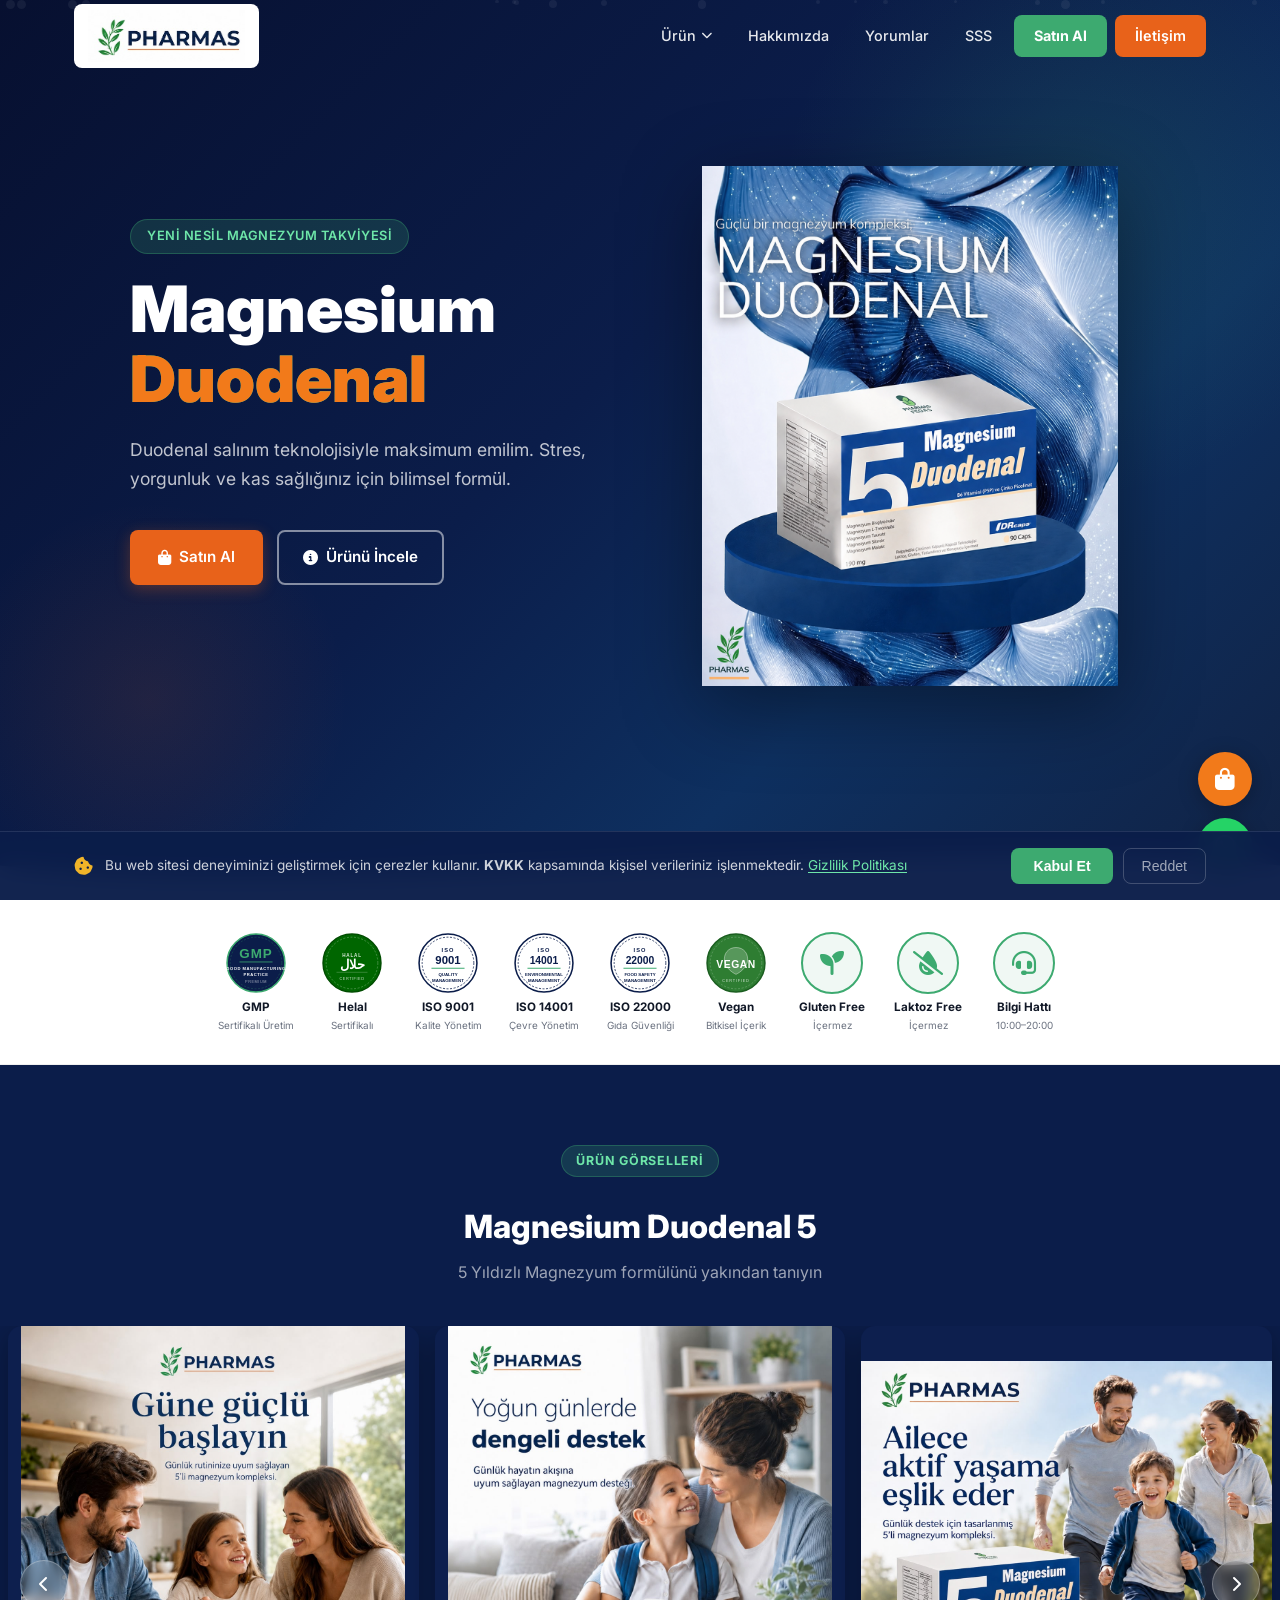
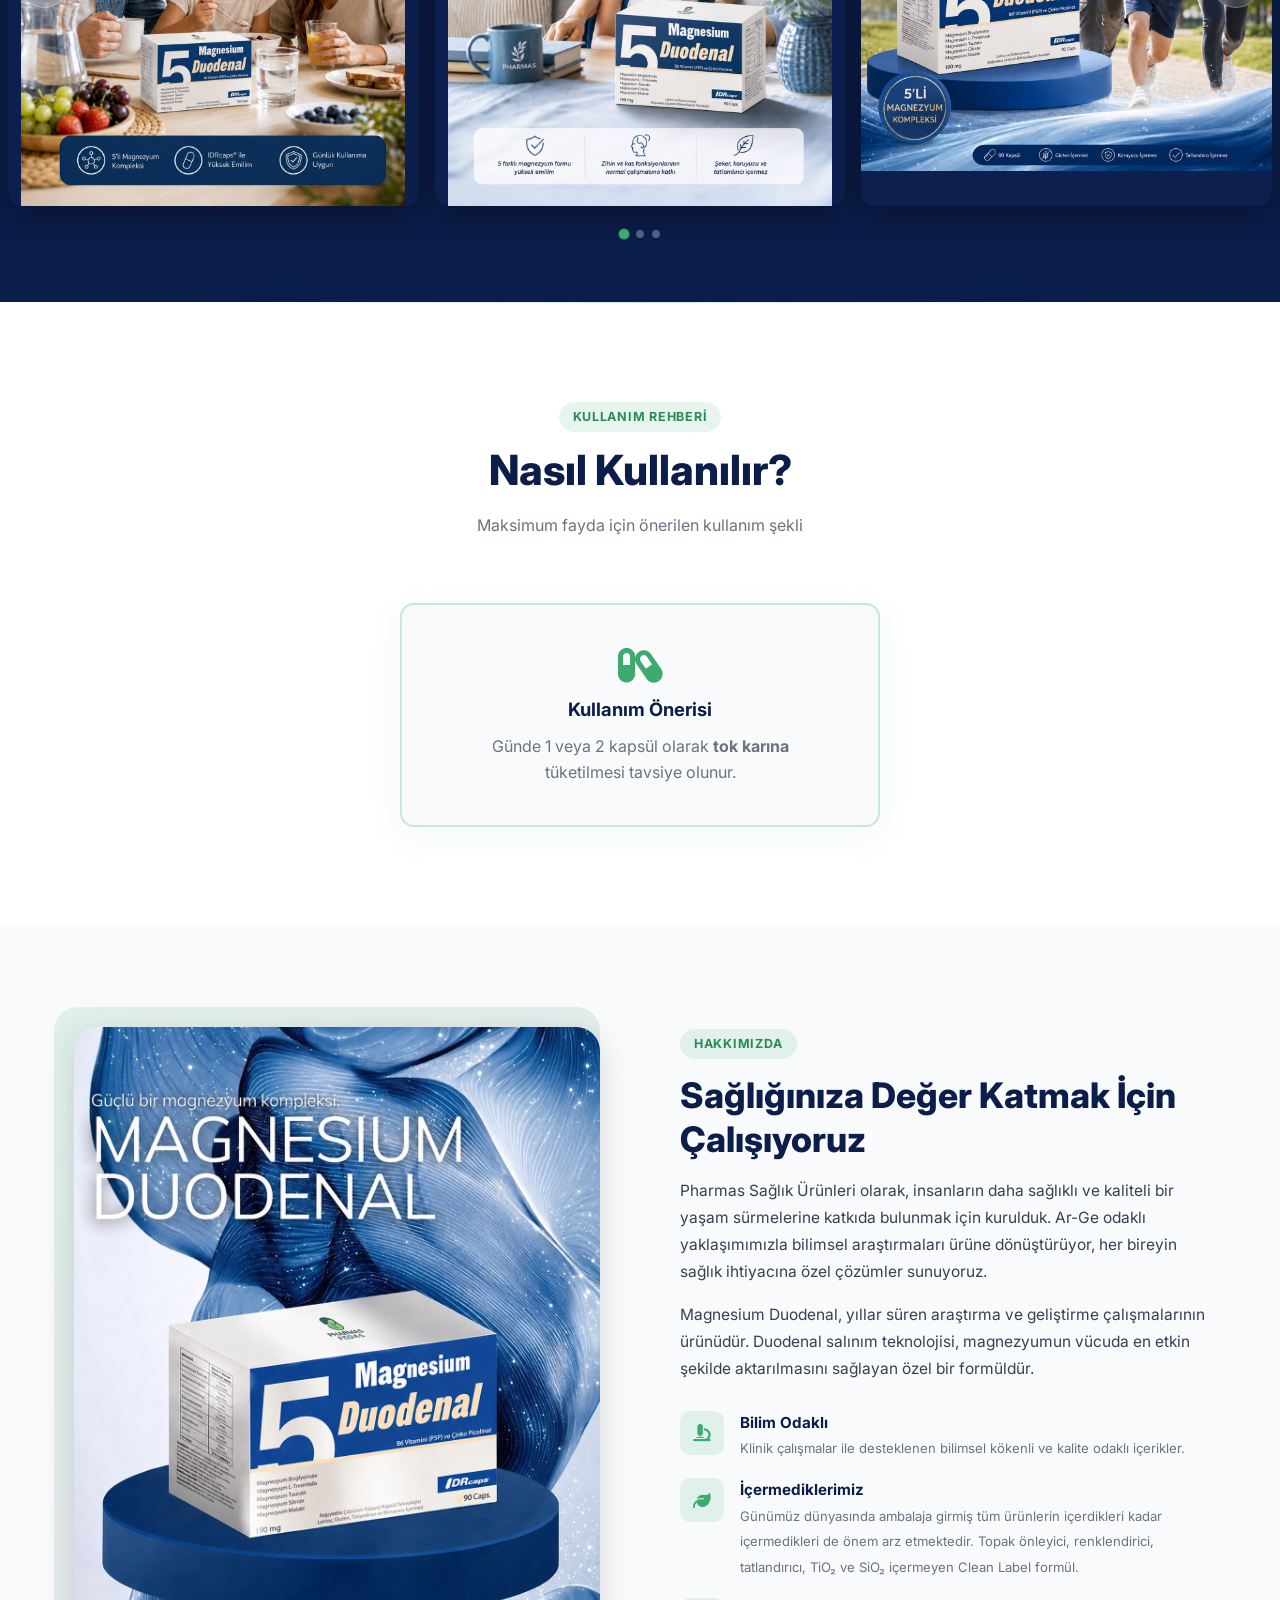
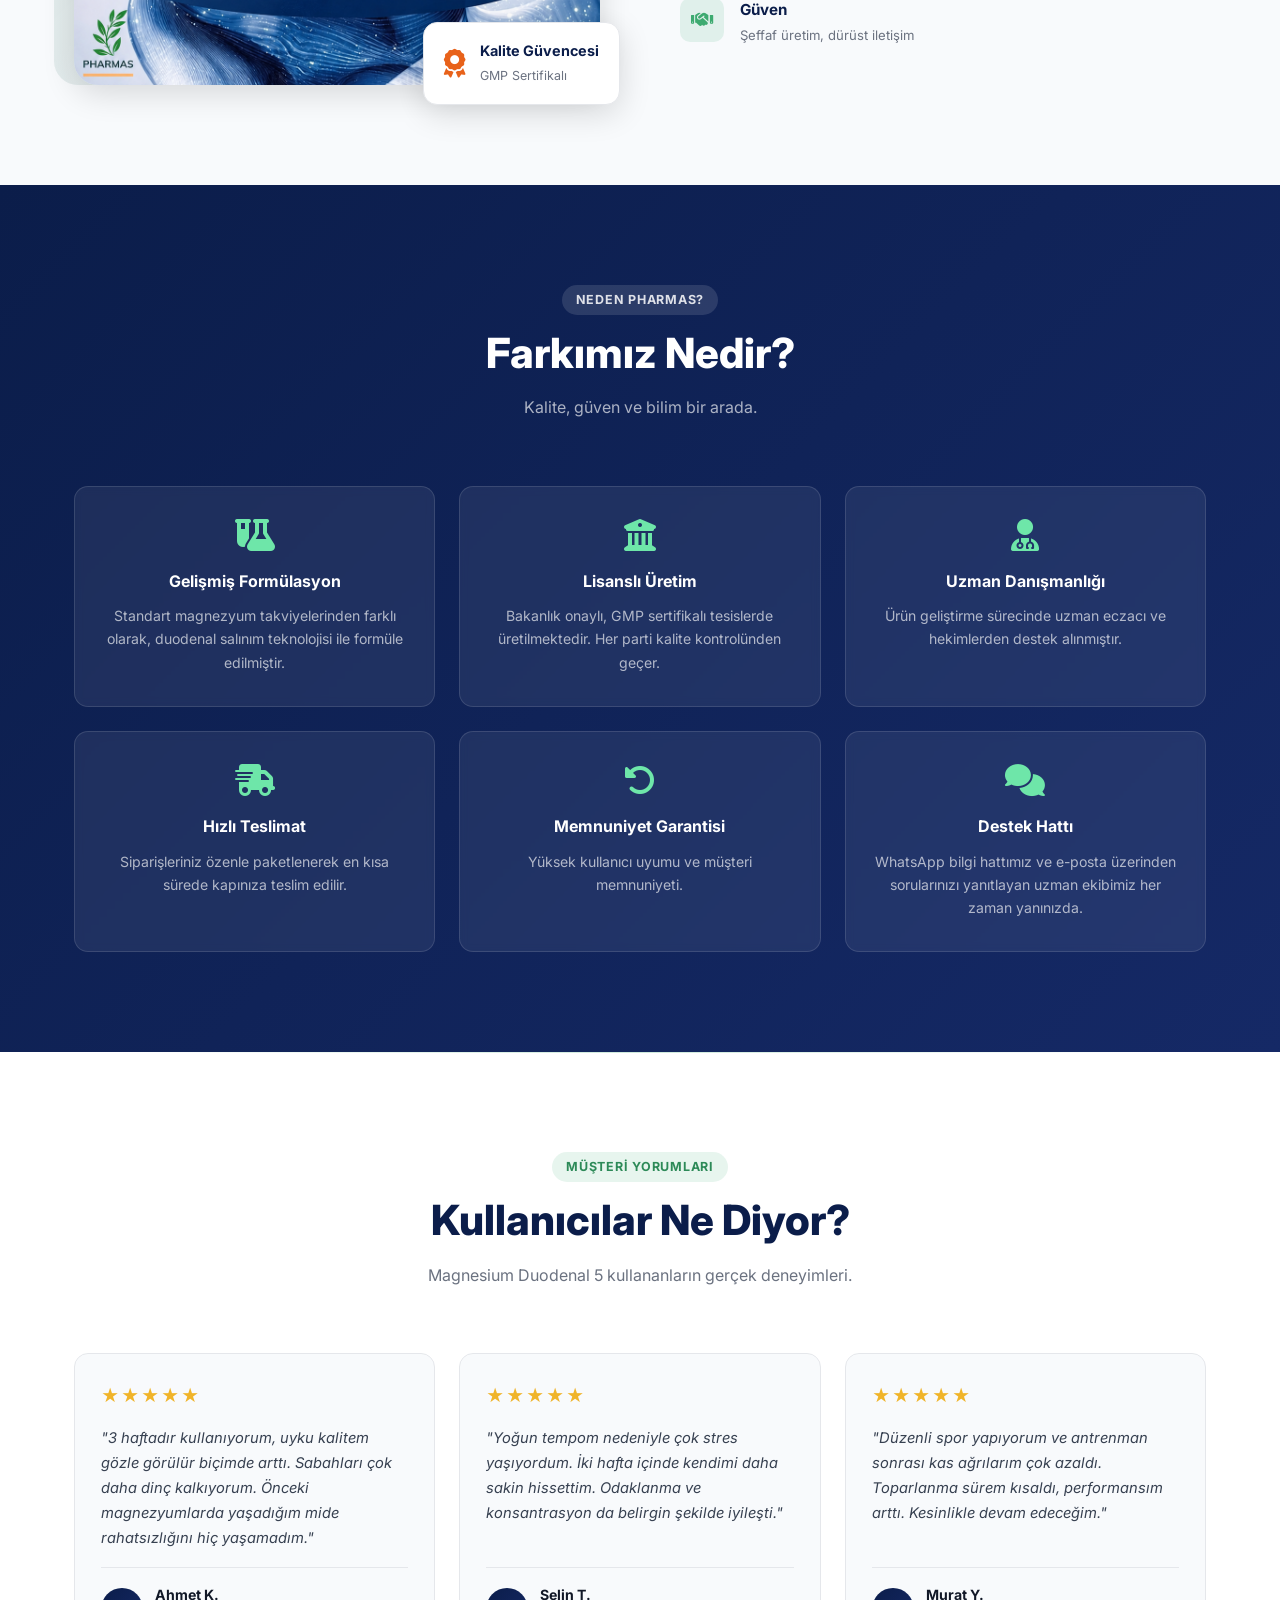
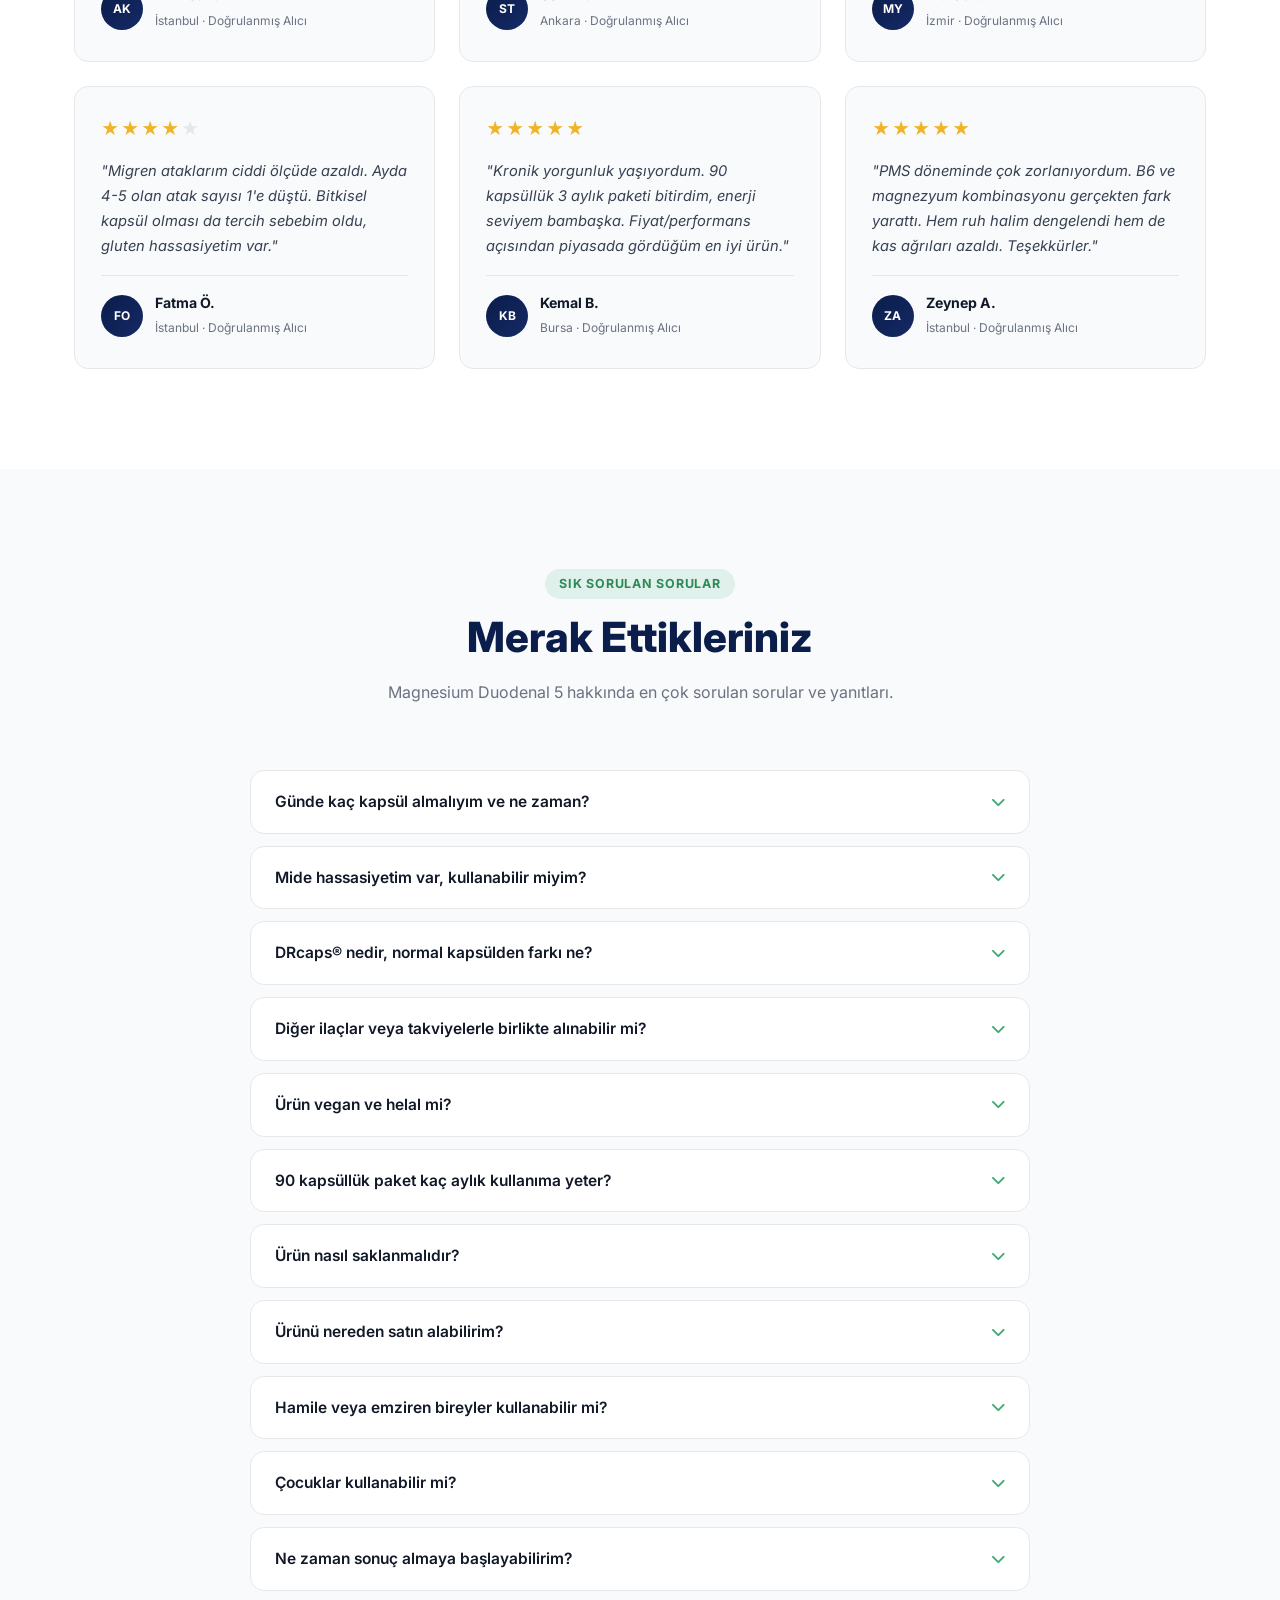
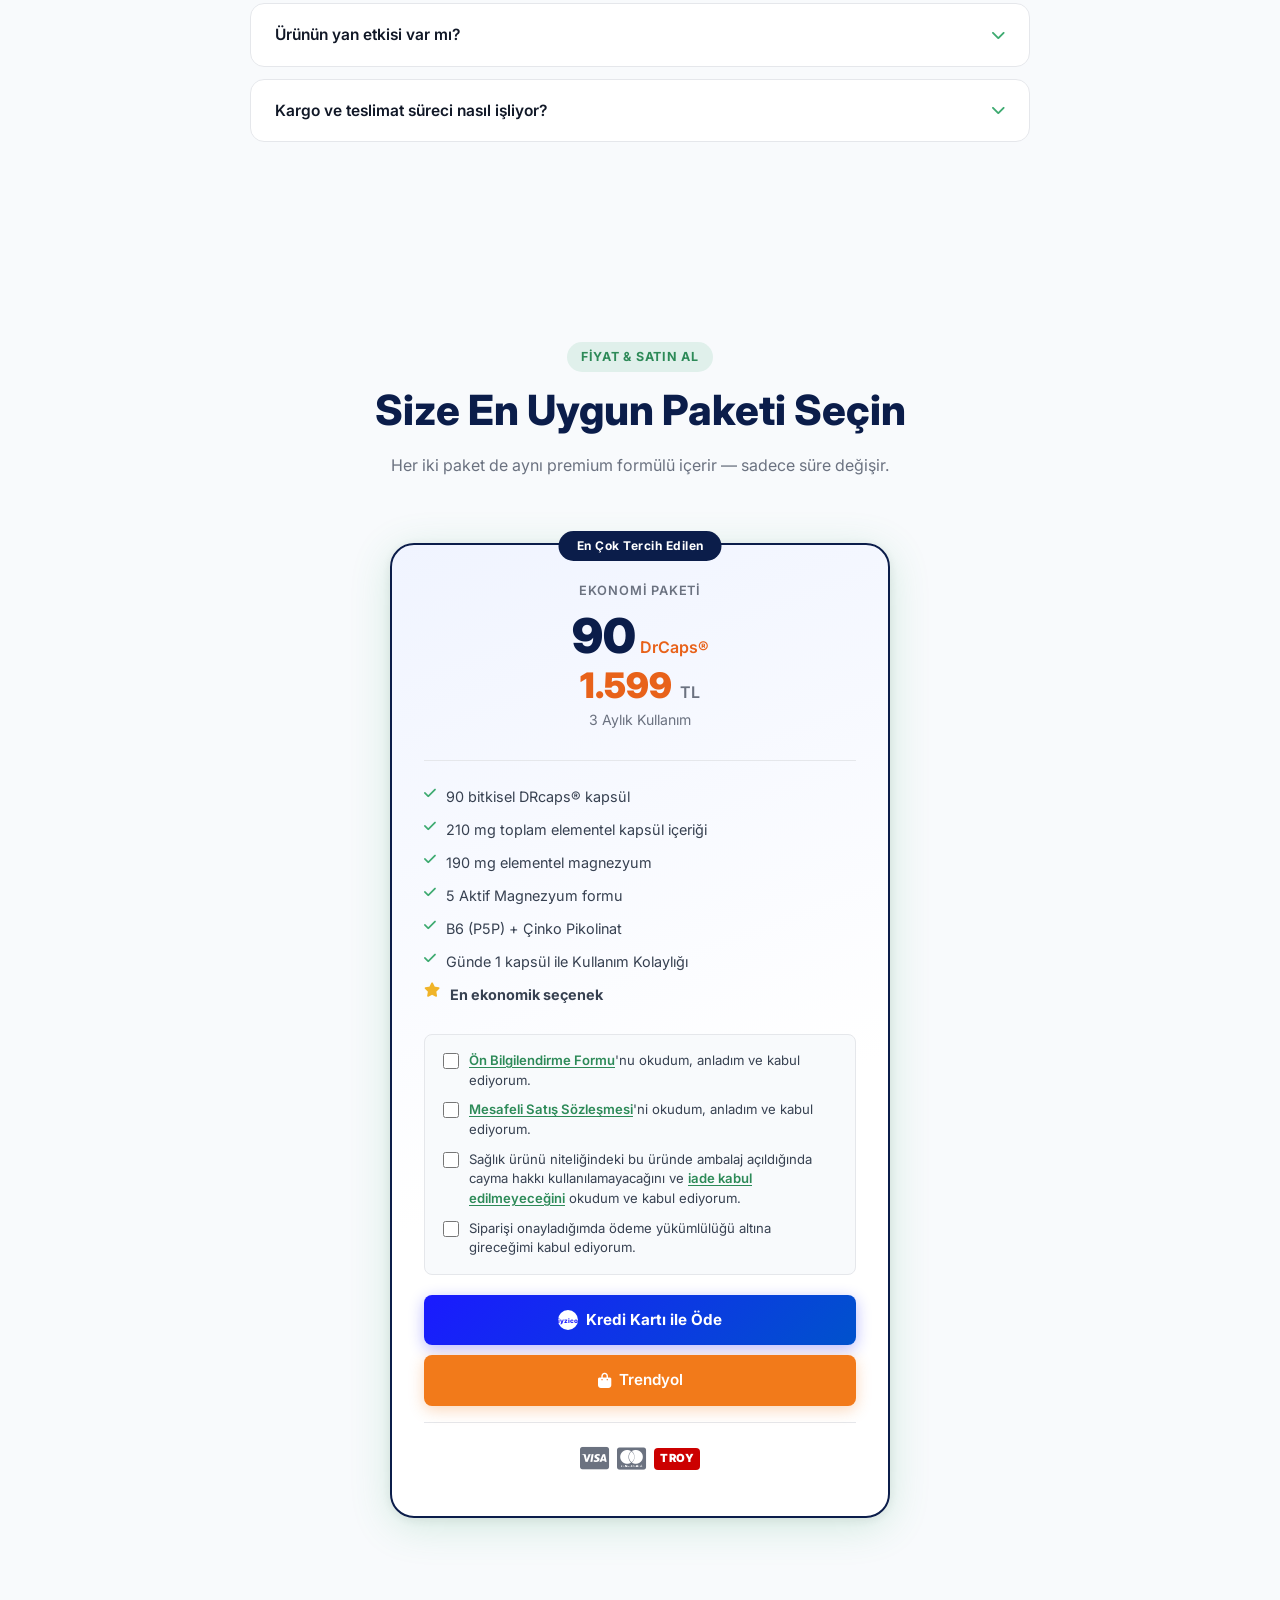
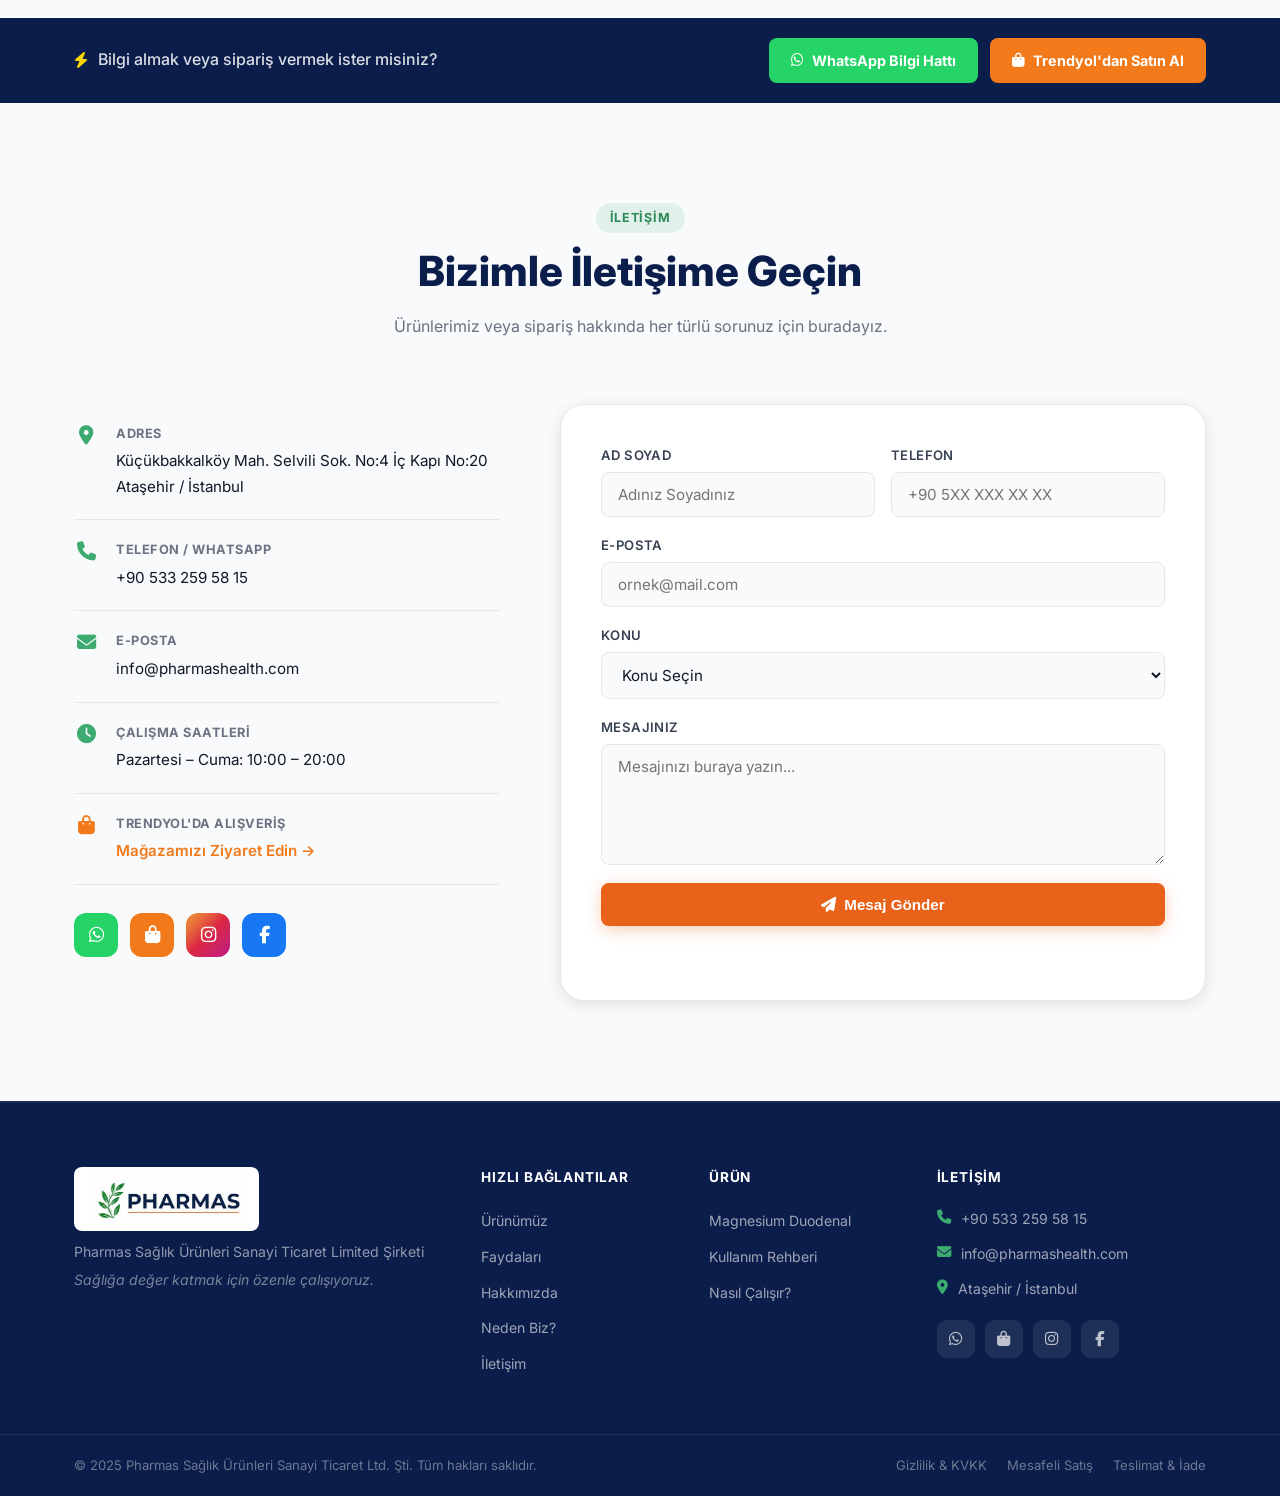
==== index.html @ f92dd71f "Add files via upload" ====
<!DOCTYPE html>
<html lang="tr">
<head>
  <meta charset="UTF-8" />
  <meta name="viewport" content="width=device-width, initial-scale=1.0" />
  <meta name="description" content="Pharmas Sağlık Ürünleri - Magnesium Duodenal ile sağlığınıza değer katıyoruz." />
  <title>Pharmas Sağlık Ürünleri | Magnesium Duodenal</title>

  <!-- Google Fonts -->
  <link rel="preconnect" href="https://fonts.googleapis.com" />
  <link rel="preconnect" href="https://fonts.gstatic.com" crossorigin />
  <link href="https://fonts.googleapis.com/css2?family=Inter:wght@300;400;500;600;700;800;900&display=swap" rel="stylesheet" />

  <!-- Font Awesome -->
  <link rel="stylesheet" href="https://cdnjs.cloudflare.com/ajax/libs/font-awesome/6.5.0/css/all.min.css" />

  <!-- AOS Animate on Scroll -->
  <link rel="stylesheet" href="https://unpkg.com/aos@2.3.4/dist/aos.css" />

  <link rel="stylesheet" href="css/style.css" />
</head>
<body>

  <!-- ========== NAVBAR ========== -->
  <header id="navbar">
    <div class="container nav-inner">
      <a href="#hero" class="logo">
        <img src="images/logo.jpg" alt="Pharmas" class="logo-img" />
      </a>

      <nav class="nav-links">
        <div class="nav-dropdown">
          <button class="nav-dd-trigger">Ürün <i class="fa-solid fa-chevron-down"></i></button>
          <div class="nav-dd-menu">
            <a href="#" onclick="openProdView('urun'); return false;"><i class="fa-solid fa-capsules"></i> Magnesium Duodenal</a>
            <a href="#" onclick="openProdView('ozellikler'); return false;"><i class="fa-solid fa-star"></i> Faydaları</a>
            <a href="#" onclick="openProdView('icerik-detay'); return false;"><i class="fa-solid fa-flask-vial"></i> İçerik Detayı</a>
            <a href="#" onclick="openProdView('drcaps'); return false;"><i class="fa-solid fa-seedling"></i> DRcaps Teknoloji</a>
            <a href="#" onclick="openProdView('karsilastirma'); return false;"><i class="fa-solid fa-table-list"></i> Karşılaştırma</a>
            <a href="#" onclick="openProdView('sertifikalar'); return false;"><i class="fa-solid fa-award"></i> Sertifikalar</a>
          </div>
        </div>
        <a href="#hakkimizda">Hakkımızda</a>
        <a href="#yorumlar">Yorumlar</a>
        <a href="#sss">SSS</a>
        <a href="#satin-al" class="btn-nav-buy">Satın Al</a>
        <a href="#iletisim" class="btn-nav">İletişim</a>
      </nav>

      <button class="hamburger" id="hamburger" aria-label="Menü">
        <span></span><span></span><span></span>
      </button>
    </div>

    <!-- Mobile Menu -->
    <nav class="mobile-menu" id="mobileMenu">
      <span class="mobile-group-label">— Ürün —</span>
      <a href="#" onclick="openProdView('urun'); return false;" class="mobile-link mobile-sub">Magnesium Duodenal</a>
      <a href="#" onclick="openProdView('ozellikler'); return false;" class="mobile-link mobile-sub">Faydaları</a>
      <a href="#" onclick="openProdView('icerik-detay'); return false;" class="mobile-link mobile-sub">İçerik Detayı</a>
      <a href="#" onclick="openProdView('drcaps'); return false;" class="mobile-link mobile-sub">DRcaps Teknoloji</a>
      <a href="#" onclick="openProdView('karsilastirma'); return false;" class="mobile-link mobile-sub">Karşılaştırma</a>
      <a href="#" onclick="openProdView('sertifikalar'); return false;" class="mobile-link mobile-sub">Sertifikalar</a>
      <a href="#hakkimizda" class="mobile-link">Hakkımızda</a>
      <a href="#yorumlar" class="mobile-link">Yorumlar</a>
      <a href="#sss" class="mobile-link">SSS</a>
      <a href="#satin-al" class="mobile-link mobile-link-cta">Satın Al</a>
      <a href="#iletisim" class="mobile-link">İletişim</a>
    </nav>
  </header>

  <!-- ========== HERO ========== -->
  <section id="hero">
    <div class="hero-bg">
      <div class="hero-particles" id="particles"></div>
    </div>
    <div class="container hero-inner">
      <div class="hero-text" data-aos="fade-right" data-aos-duration="900">
        <span class="badge">Yeni Nesil Magnezyum Takviyesi</span>
        <h1>Magnesium<br /><span class="highlight" style="color:#F27A1A !important;">Duodenal</span></h1>
        <p class="hero-sub">
          Duodenal salınım teknolojisiyle maksimum emilim. Stres, yorgunluk ve
          kas sağlığınız için bilimsel formül.
        </p>
        <div class="hero-actions">
          <a href="#satin-al" class="btn-primary" onclick="document.getElementById('satin-al').scrollIntoView({behavior:'smooth'}); return false;">
            <i class="fa-solid fa-bag-shopping"></i> Satın Al
          </a>
          <a href="#" onclick="openProdView('urun'); return false;" class="btn-secondary-outline">
            <i class="fa-solid fa-circle-info"></i> Ürünü İncele
          </a>
        </div>
      </div>
      <div class="hero-image" data-aos="fade-left" data-aos-duration="900" data-aos-delay="200">
        <div class="product-glow"></div>
        <img src="images/gorselbir.png" alt="Magnesium Duodenal Ürünü" class="product-img" />
      </div>
    </div>
    <div class="hero-wave">
      <svg viewBox="0 0 1440 80" fill="none" xmlns="http://www.w3.org/2000/svg" preserveAspectRatio="none">
        <path d="M0,40 C360,80 1080,0 1440,40 L1440,80 L0,80 Z" fill="#f8fafc"/>
      </svg>
    </div>
  </section>

  <!-- ========== TRUST BAR ========== -->
  <section id="trust-bar">
    <div class="container">
      <div class="cert-strip-visual" data-aos="fade-up">
        <div class="csv-item">
          <img src="images/certs/gmp.svg" alt="GMP" class="csv-img" />
          <span class="csv-name">GMP</span>
          <span class="csv-sub">Sertifikalı Üretim</span>
        </div>
        <div class="csv-item">
          <img src="images/certs/helal.svg" alt="Helal" class="csv-img" />
          <span class="csv-name">Helal</span>
          <span class="csv-sub">Sertifikalı</span>
        </div>
        <div class="csv-item">
          <img src="images/certs/iso-9001.svg" alt="ISO 9001" class="csv-img" />
          <span class="csv-name">ISO 9001</span>
          <span class="csv-sub">Kalite Yönetim</span>
        </div>
        <div class="csv-item">
          <img src="images/certs/iso-14001.svg" alt="ISO 14001" class="csv-img" />
          <span class="csv-name">ISO 14001</span>
          <span class="csv-sub">Çevre Yönetim</span>
        </div>
        <div class="csv-item">
          <img src="images/certs/iso-22000.svg" alt="ISO 22000" class="csv-img" />
          <span class="csv-name">ISO 22000</span>
          <span class="csv-sub">Gıda Güvenliği</span>
        </div>
        <div class="csv-item">
          <img src="images/certs/vegan.svg" alt="Vegan" class="csv-img" />
          <span class="csv-name">Vegan</span>
          <span class="csv-sub">Bitkisel İçerik</span>
        </div>
        <div class="csv-item">
          <div class="csv-icon-wrap"><i class="fa-solid fa-seedling"></i></div>
          <span class="csv-name">Gluten Free</span>
          <span class="csv-sub">İçermez</span>
        </div>
        <div class="csv-item">
          <div class="csv-icon-wrap"><i class="fa-solid fa-droplet-slash"></i></div>
          <span class="csv-name">Laktoz Free</span>
          <span class="csv-sub">İçermez</span>
        </div>
        <div class="csv-item">
          <div class="csv-icon-wrap"><i class="fa-solid fa-headset"></i></div>
          <span class="csv-name">Bilgi Hattı</span>
          <span class="csv-sub">10:00–20:00</span>
        </div>
      </div>
    </div>
  </section>

  <!-- ========== ANA SAYFA FOTO SLIDER ========== -->
  <section id="foto-galeri">
    <div class="container">
      <div class="fg-header">
        <span class="section-badge">Ürün Görselleri</span>
        <h2>Magnesium Duodenal 5</h2>
        <p>5 Yıldızlı Magnezyum formülünü yakından tanıyın</p>
      </div>
    </div>
    <div class="fg-slider-wrap">
      <div class="fg-track" id="fgTrack">
        <div class="fg-slide"><img src="images/slide2.jpeg" alt="Magnesium Duodenal - Görsel 1" loading="lazy" /></div>
        <div class="fg-slide"><img src="images/slide3.jpeg" alt="Magnesium Duodenal - Görsel 2" loading="lazy" /></div>
        <div class="fg-slide"><img src="images/slide4.jpeg" alt="Magnesium Duodenal - Görsel 3" loading="lazy" /></div>
      </div>
      <button class="fg-btn fg-prev" id="fgPrev" aria-label="Önceki"><i class="fa-solid fa-chevron-left"></i></button>
      <button class="fg-btn fg-next" id="fgNext" aria-label="Sonraki"><i class="fa-solid fa-chevron-right"></i></button>
      <div class="fg-dots" id="fgDots"></div>
    </div>
  </section>
  <!-- ========== /ANA SAYFA FOTO SLIDER ========== -->



  <!-- ========== PRODUCT SECTION ========== -->
  

  <!-- ========== PHOTO GALLERY SLIDER ========== -->
  

  <!-- ========== FEATURES / BENEFITS ========== -->
  

  <!-- ========== INGREDIENT DETAIL CARDS ========== -->
  

  <!-- ========== SCIENTIFIC REFERENCES ========== -->
  

  <!-- ========== DRCAPS TECHNOLOGY ========== -->
  

  <!-- ========== COMPARISON TABLE ========== -->
  

  <!-- ========== CERTIFICATIONS ========== -->
  

  <!-- ========== SİPARİŞ CTA BANNER ========== -->
  

  <!-- ========== HOW IT WORKS ========== -->
  <section id="nasil-calisir">
    <div class="container">
      <div class="section-header" data-aos="fade-up">
        <span class="section-badge">Kullanım Rehberi</span>
        <h2>Nasıl Kullanılır?</h2>
        <p>Maksimum fayda için önerilen kullanım şekli</p>
      </div>
      <div class="steps-row steps-row--single" data-aos="fade-up">
        <div class="step-card step-card--wide">
          <div class="step-num"><i class="fa-solid fa-capsules" style="color:#3DAA70;font-size:2.5rem;"></i></div>
          <h4>Kullanım Önerisi</h4>
          <p>Günde 1 veya 2 kapsül olarak <strong>tok karına</strong> tüketilmesi tavsiye olunur.</p>
        </div>
      </div>
    </div>
  </section>

  <!-- ========== ABOUT ========== -->
  <section id="hakkimizda">
    <div class="container about-grid">
      <div class="about-image-wrap" data-aos="fade-right" data-aos-duration="800">
        <div class="about-img-bg"></div>
        <img src="images/gorselbir.png" alt="Pharmas Sağlık" class="about-img" />
        <div class="about-badge-float">
          <i class="fa-solid fa-award"></i>
          <div>
            <strong>Kalite Güvencesi</strong>
            <span>GMP Sertifikalı</span>
          </div>
        </div>
      </div>

      <div class="about-content" data-aos="fade-left" data-aos-duration="800" data-aos-delay="150">
        <span class="section-badge">Hakkımızda</span>
        <h2>Sağlığınıza Değer Katmak İçin Çalışıyoruz</h2>
        <p>
          Pharmas Sağlık Ürünleri olarak, insanların daha sağlıklı ve kaliteli bir yaşam
          sürmelerine katkıda bulunmak için kurulduk. Ar-Ge odaklı yaklaşımımızla
          bilimsel araştırmaları ürüne dönüştürüyor, her bireyin sağlık ihtiyacına
          özel çözümler sunuyoruz.
        </p>
        <p>
          Magnesium Duodenal, yıllar süren araştırma ve geliştirme çalışmalarının
          ürünüdür. Duodenal salınım teknolojisi, magnezyumun vücuda en etkin şekilde
          aktarılmasını sağlayan özel bir formüldür.
        </p>
        <div class="about-values">
          <div class="value-item">
            <i class="fa-solid fa-microscope"></i>
            <div>
              <strong>Bilim Odaklı</strong>
              <span>Klinik çalışmalar ile desteklenen bilimsel kökenli ve kalite odaklı içerikler.</span>
            </div>
          </div>
          <div class="value-item">
            <i class="fa-solid fa-leaf"></i>
            <div>
              <strong>İçermediklerimiz</strong>
              <span>Günümüz dünyasında ambalaja girmiş tüm ürünlerin içerdikleri kadar içermedikleri de önem arz etmektedir. Topak önleyici, renklendirici, tatlandırıcı, TiO₂ ve SiO₂ içermeyen Clean Label formül.</span>
            </div>
          </div>
          <div class="value-item">
            <i class="fa-solid fa-handshake"></i>
            <div>
              <strong>Güven</strong>
              <span>Şeffaf üretim, dürüst iletişim</span>
            </div>
          </div>
        </div>

      </div>
    </div>
  </section>


  <!-- ========== WHY US ========== -->
  <section id="neden-biz">
    <div class="container">
      <div class="section-header" data-aos="fade-up">
        <span class="section-badge">Neden Pharmas?</span>
        <h2>Farkımız Nedir?</h2>
        <p>Kalite, güven ve bilim bir arada.</p>
      </div>

      <div class="why-grid">
        <div class="why-card" data-aos="zoom-in" data-aos-delay="0">
          <i class="fa-solid fa-flask-vial"></i>
          <h4>Gelişmiş Formülasyon</h4>
          <p>Standart magnezyum takviyelerinden farklı olarak, duodenal salınım teknolojisi ile formüle edilmiştir.</p>
        </div>
        <div class="why-card" data-aos="zoom-in" data-aos-delay="100">
          <i class="fa-solid fa-building-columns"></i>
          <h4>Lisanslı Üretim</h4>
          <p>Bakanlık onaylı, GMP sertifikalı tesislerde üretilmektedir. Her parti kalite kontrolünden geçer.</p>
        </div>
        <div class="why-card" data-aos="zoom-in" data-aos-delay="200">
          <i class="fa-solid fa-user-doctor"></i>
          <h4>Uzman Danışmanlığı</h4>
          <p>Ürün geliştirme sürecinde uzman eczacı ve hekimlerden destek alınmıştır.</p>
        </div>
        <div class="why-card" data-aos="zoom-in" data-aos-delay="300">
          <i class="fa-solid fa-truck-fast"></i>
          <h4>Hızlı Teslimat</h4>
          <p>Siparişleriniz özenle paketlenerek en kısa sürede kapınıza teslim edilir.</p>
        </div>
        <div class="why-card" data-aos="zoom-in" data-aos-delay="400">
          <i class="fa-solid fa-rotate-left"></i>
          <h4>Memnuniyet Garantisi</h4>
          <p>Yüksek kullanıcı uyumu ve müşteri memnuniyeti.</p>
        </div>
        <div class="why-card" data-aos="zoom-in" data-aos-delay="500">
          <i class="fa-solid fa-comments"></i>
          <h4>Destek Hattı</h4>
          <p>WhatsApp bilgi hattımız ve e-posta üzerinden sorularınızı yanıtlayan uzman ekibimiz her zaman yanınızda.</p>
        </div>
      </div>
    </div>
  </section>

  <!-- ========== CUSTOMER REVIEWS ========== -->
  <section id="yorumlar">
    <div class="container">
      <div class="section-header" data-aos="fade-up">
        <span class="section-badge">Müşteri Yorumları</span>
        <h2>Kullanıcılar Ne Diyor?</h2>
        <p>Magnesium Duodenal 5 kullananların gerçek deneyimleri.</p>
      </div>
      <div class="reviews-grid">

        <div class="review-card" data-aos="fade-up" data-aos-delay="0">
          <div class="review-stars">★★★★★</div>
          <p class="review-text">"3 haftadır kullanıyorum, uyku kalitem gözle görülür biçimde arttı. Sabahları çok daha dinç kalkıyorum. Önceki magnezyumlarda yaşadığım mide rahatsızlığını hiç yaşamadım."</p>
          <div class="review-author">
            <div class="review-avatar">AK</div>
            <div class="review-info">
              <strong>Ahmet K.</strong>
              <span>İstanbul · Doğrulanmış Alıcı</span>
            </div>
          </div>
        </div>

        <div class="review-card" data-aos="fade-up" data-aos-delay="100">
          <div class="review-stars">★★★★★</div>
          <p class="review-text">"Yoğun tempom nedeniyle çok stres yaşıyordum. İki hafta içinde kendimi daha sakin hissettim. Odaklanma ve konsantrasyon da belirgin şekilde iyileşti."</p>
          <div class="review-author">
            <div class="review-avatar">ST</div>
            <div class="review-info">
              <strong>Selin T.</strong>
              <span>Ankara · Doğrulanmış Alıcı</span>
            </div>
          </div>
        </div>

        <div class="review-card" data-aos="fade-up" data-aos-delay="200">
          <div class="review-stars">★★★★★</div>
          <p class="review-text">"Düzenli spor yapıyorum ve antrenman sonrası kas ağrılarım çok azaldı. Toparlanma sürem kısaldı, performansım arttı. Kesinlikle devam edeceğim."</p>
          <div class="review-author">
            <div class="review-avatar">MY</div>
            <div class="review-info">
              <strong>Murat Y.</strong>
              <span>İzmir · Doğrulanmış Alıcı</span>
            </div>
          </div>
        </div>

        <div class="review-card" data-aos="fade-up" data-aos-delay="0">
          <div class="review-stars">★★★★<span style="color:var(--border);">★</span></div>
          <p class="review-text">"Migren ataklarım ciddi ölçüde azaldı. Ayda 4-5 olan atak sayısı 1'e düştü. Bitkisel kapsül olması da tercih sebebim oldu, gluten hassasiyetim var."</p>
          <div class="review-author">
            <div class="review-avatar">FO</div>
            <div class="review-info">
              <strong>Fatma Ö.</strong>
              <span>İstanbul · Doğrulanmış Alıcı</span>
            </div>
          </div>
        </div>

        <div class="review-card" data-aos="fade-up" data-aos-delay="100">
          <div class="review-stars">★★★★★</div>
          <p class="review-text">"Kronik yorgunluk yaşıyordum. 90 kapsüllük 3 aylık paketi bitirdim, enerji seviyem bambaşka. Fiyat/performans açısından piyasada gördüğüm en iyi ürün."</p>
          <div class="review-author">
            <div class="review-avatar">KB</div>
            <div class="review-info">
              <strong>Kemal B.</strong>
              <span>Bursa · Doğrulanmış Alıcı</span>
            </div>
          </div>
        </div>

        <div class="review-card" data-aos="fade-up" data-aos-delay="200">
          <div class="review-stars">★★★★★</div>
          <p class="review-text">"PMS döneminde çok zorlanıyordum. B6 ve magnezyum kombinasyonu gerçekten fark yarattı. Hem ruh halim dengelendi hem de kas ağrıları azaldı. Teşekkürler."</p>
          <div class="review-author">
            <div class="review-avatar">ZA</div>
            <div class="review-info">
              <strong>Zeynep A.</strong>
              <span>İstanbul · Doğrulanmış Alıcı</span>
            </div>
          </div>
        </div>

      </div>
    </div>
  </section>

  <!-- ========== SSS ========== -->
  <section id="sss">
    <div class="container">
      <div class="section-header" data-aos="fade-up">
        <span class="section-badge">Sık Sorulan Sorular</span>
        <h2>Merak Ettikleriniz</h2>
        <p>Magnesium Duodenal 5 hakkında en çok sorulan sorular ve yanıtları.</p>
      </div>
      <div class="faq-list" data-aos="fade-up">

        <div class="faq-item">
          <button class="faq-q" onclick="toggleFaq(this)">
            <span>Günde kaç kapsül almalıyım ve ne zaman?</span>
            <i class="fa-solid fa-chevron-down"></i>
          </button>
          <div class="faq-a">
            <p>Günde 1 tok veya sabah akşam tok karına 1'er kapsül şeklinde kullanımı önerilir.</p>
          </div>
        </div>

        <div class="faq-item">
          <button class="faq-q" onclick="toggleFaq(this)">
            <span>Mide hassasiyetim var, kullanabilir miyim?</span>
            <i class="fa-solid fa-chevron-down"></i>
          </button>
          <div class="faq-a">
            <p>Evet. Capsugel® DRcaps® bitkisel kapsül teknolojisi sayesinde ürün mide ortamında çözünmez; bağırsakta ve yavaş salınır. Bu özelliği, mide hassasiyeti olan bireyler için özellikle avantajlıdır. Standart magnezyum tabletlerine kıyasla mide rahatsızlığı yaratma riski çok düşüktür ve yüksek emilim sağlar.</p>
          </div>
        </div>

        <div class="faq-item">
          <button class="faq-q" onclick="toggleFaq(this)">
            <span>DRcaps® nedir, normal kapsülden farkı ne?</span>
            <i class="fa-solid fa-chevron-down"></i>
          </button>
          <div class="faq-a">
            <p>DRcaps® (Delayed Release Capsules), Capsugel® tarafından üretilen bitkisel bazlı, bağırsakta çözünen özel kapsüllerdir. Kimyasal enterik film kaplama içermez; yapısal özellikleri sayesinde mide asidine doğal direnç gösterir. Böylece aktif maddeler midede bozulmadan ince bağırsakta serbest kalır ve emilim maksimum düzeye ulaşır.</p>
          </div>
        </div>

        <div class="faq-item">
          <button class="faq-q" onclick="toggleFaq(this)">
            <span>Diğer ilaçlar veya takviyelerle birlikte alınabilir mi?</span>
            <i class="fa-solid fa-chevron-down"></i>
          </button>
          <div class="faq-a">
            <p>Genel olarak güvenlidir; ancak düzenli ilaç kullananların hekimleriyle görüşmesi önerilir. Özellikle kan sulandırıcı, antibiyotik veya tiroid ilaçlarıyla birlikte kullanımda doktor tavsiyesi alınmalıdır.</p>
          </div>
        </div>

        <div class="faq-item">
          <button class="faq-q" onclick="toggleFaq(this)">
            <span>Ürün vegan ve helal mi?</span>
            <i class="fa-solid fa-chevron-down"></i>
          </button>
          <div class="faq-a">
            <p>Evet. Capsugel® DRcaps® kapsüller Vegetarian Society tarafından onaylı ve HPMC (bitkisel selüloz) bazlıdır. Ürün aynı zamanda IFANCA tarafından Helal sertifikalıdır. Hayvansal içerik, GDO, gluten ve laktoz içermez.</p>
          </div>
        </div>

        <div class="faq-item">
          <button class="faq-q" onclick="toggleFaq(this)">
            <span>90 kapsüllük paket kaç aylık kullanıma yeter?</span>
            <i class="fa-solid fa-chevron-down"></i>
          </button>
          <div class="faq-a">
            <p>90 kapsüllük paket, günde 1 kapsül kullanımıyla 3 aylık kullanıma karşılık gelir. Düzenli kullanım için hem ekonomik hem de pratik bir seçenektir.</p>
          </div>
        </div>

        <div class="faq-item">
          <button class="faq-q" onclick="toggleFaq(this)">
            <span>Ürün nasıl saklanmalıdır?</span>
            <i class="fa-solid fa-chevron-down"></i>
          </button>
          <div class="faq-a">
            <p>25°C'nin altında, serin ve kuru bir yerde, doğrudan güneş ışığından uzakta saklanmalıdır. Çocukların erişemeyeceği yerlerde muhafaza edilmelidir. Blister ambalaj sayesinde nem ve ışığa karşı ekstra koruma sağlanır.</p>
          </div>
        </div>

        <div class="faq-item">
          <button class="faq-q" onclick="toggleFaq(this)">
            <span>Ürünü nereden satın alabilirim?</span>
            <i class="fa-solid fa-chevron-down"></i>
          </button>
          <div class="faq-a">
            <p>Magnesium Duodenal 5'i bu web sitesi üzerinden veya Trendyol mağazamızdan temin edebilirsiniz.</p>
            <div style="margin-top:12px;display:flex;gap:10px;flex-wrap:wrap;">
              <a href="https://www.trendyol.com/magaza/pharmas-health-m-1272271" target="_blank" class="faq-btn faq-btn--trendyol"><i class="fa-solid fa-bag-shopping"></i> Trendyol'da Satın Al</a>
            </div>
          </div>
        </div>

        <div class="faq-item">
          <button class="faq-q" onclick="toggleFaq(this)">
            <span>Hamile veya emziren bireyler kullanabilir mi?</span>
            <i class="fa-solid fa-chevron-down"></i>
          </button>
          <div class="faq-a">
            <p>Hamilelik ve emzirme döneminde herhangi bir takviye kullanımına başlamadan önce doktor veya eczacınıza danışmanız önerilir. Ürün kullanımının uygun olup olmadığına sağlık uzmanınız karar verebilir.</p>
          </div>
        </div>

        <div class="faq-item">
          <button class="faq-q" onclick="toggleFaq(this)">
            <span>Çocuklar kullanabilir mi?</span>
            <i class="fa-solid fa-chevron-down"></i>
          </button>
          <div class="faq-a">
            <p>11 yaştan itibaren günde 1 kapsül tok karnına kullanılabilir.</p>
          </div>
        </div>

        <div class="faq-item">
          <button class="faq-q" onclick="toggleFaq(this)">
            <span>Ne zaman sonuç almaya başlayabilirim?</span>
            <i class="fa-solid fa-chevron-down"></i>
          </button>
          <div class="faq-a">
            <p>Bireysel farklılıklar nedeniyle kesin bir süre belirtmek mümkün olmamakla birlikte, düzenli kullanım sürecinde uyku kalitesi ve genel rahatlık üzerinde olumlu değişiklikler hissedilebilir. Destekleyici etkinin belirginleşmesi için düzenli ve sürekli kullanım önerilir.</p>
          </div>
        </div>

        <div class="faq-item">
          <button class="faq-q" onclick="toggleFaq(this)">
            <span>Ürünün yan etkisi var mı?</span>
            <i class="fa-solid fa-chevron-down"></i>
          </button>
          <div class="faq-a">
            <p>DRcaps® bitkisel kapsül teknolojisi sayesinde mide dostu bir formülasyon sunulmaktadır. Önerilen dozun üzerinde tüketim sindirim sistemini olumsuz etkileyebilir. Herhangi bir rahatsızlık durumunda kullanımı bırakarak sağlık uzmanınıza başvurmanız önerilir.</p>
          </div>
        </div>

        <div class="faq-item">
          <button class="faq-q" onclick="toggleFaq(this)">
            <span>Kargo ve teslimat süreci nasıl işliyor?</span>
            <i class="fa-solid fa-chevron-down"></i>
          </button>
          <div class="faq-a">
            <p>Siparişleriniz özenle paketlenerek kargo firmasına teslim edilmektedir. Teslimat süreleri kargo firmasına ve bölgenize göre değişkenlik gösterebilir. Sipariş ve teslimat ile ilgili detaylı bilgi için WhatsApp bilgi hattımızdan veya iletişim formumuzdan bize ulaşabilirsiniz.</p>
          </div>
        </div>

      </div>
    </div>
  </section>

  <!-- ========== PRICING / SATIN AL ========== -->
  <section id="satin-al">
    <div class="container">
      <div class="section-header" data-aos="fade-up">
        <span class="section-badge">Fiyat &amp; Satın Al</span>
        <h2>Size En Uygun Paketi Seçin</h2>
        <p>Her iki paket de aynı premium formülü içerir — sadece süre değişir.</p>
      </div>
      <div class="pricing-grid" style="grid-template-columns:1fr;max-width:500px;margin:0 auto;">
<div class="pricing-card pricing-featured" data-aos="fade-up" data-aos-delay="150">
          <div class="pricing-popular-badge">En Çok Tercih Edilen</div>
          <div class="pricing-top">
            <span class="pricing-name">Ekonomi Paketi</span>
            <div class="pricing-qty">90<span>DrCaps®</span></div>
            <div class="pricing-price">1.599 <span>TL</span></div>
            <p class="pricing-duration">3 Aylık Kullanım</p>
          </div>
          <ul class="pricing-features">
            <li><i class="fa-solid fa-check"></i> 90 bitkisel DRcaps® kapsül</li>
            <li><i class="fa-solid fa-check"></i> 210 mg toplam elementel kapsül içeriği</li>
            <li><i class="fa-solid fa-check"></i> 190 mg elementel magnezyum</li>
            <li><i class="fa-solid fa-check"></i> 5 Aktif Magnezyum formu</li>
            <li><i class="fa-solid fa-check"></i> B6 (P5P) + Çinko Pikolinat</li>
            <li><i class="fa-solid fa-check"></i> Günde 1 kapsül ile Kullanım Kolaylığı</li>
            <li><i class="fa-solid fa-star" style="color:#F0B429;"></i> <strong>En ekonomik seçenek</strong></li>
          </ul>
          <div class="pricing-consent" id="pricingConsent">
            <label class="consent-item">
              <input type="checkbox" onchange="checkPricingConsent()">
              <span><a href="mesafeli-satis-sozlesmesi.html" target="_blank">Ön Bilgilendirme Formu</a>'nu okudum, anladım ve kabul ediyorum.</span>
            </label>
            <label class="consent-item">
              <input type="checkbox" onchange="checkPricingConsent()">
              <span><a href="mesafeli-satis-sozlesmesi.html" target="_blank">Mesafeli Satış Sözleşmesi</a>'ni okudum, anladım ve kabul ediyorum.</span>
            </label>
            <label class="consent-item">
              <input type="checkbox" onchange="checkPricingConsent()">
              <span>Sağlık ürünü niteliğindeki bu üründe ambalaj açıldığında cayma hakkı kullanılamayacağını ve <a href="teslimat-iade.html" target="_blank">iade kabul edilmeyeceğini</a> okudum ve kabul ediyorum.</span>
            </label>
            <label class="consent-item">
              <input type="checkbox" onchange="checkPricingConsent()">
              <span>Siparişi onayladığımda ödeme yükümlülüğü altına gireceğimi kabul ediyorum.</span>
            </label>
          </div>

          <div class="pricing-ctas">
            <a href="IYZICO_ODEME_LINKI_BURAYA" class="btn-iyzico" id="iyzicoBtn" target="_blank">
              <svg width="20" height="20" viewBox="0 0 32 32" fill="none"><circle cx="16" cy="16" r="16" fill="white"/><text x="50%" y="55%" text-anchor="middle" dominant-baseline="middle" font-size="10" font-weight="800" fill="#1a1aff">iyzico</text></svg>
              Kredi Kartı ile Öde
            </a>

            <a href="https://www.trendyol.com/magaza/pharmas-health-m-1272271?channelId=1&sst=0&sk=1" class="btn-trendyol" target="_blank">
              <i class="fa-solid fa-bag-shopping"></i> Trendyol
            </a>
          </div>
          <div class="payment-badges">
            <img src="https://www.iyzico.com/assets/images/trust-badge/iyzico-ile-ode-beyaz.png" alt="iyzico güvenli ödeme" onerror="this.style.display='none'" />
            <div class="card-logos">
              <span><i class="fa-brands fa-cc-visa"></i></span>
              <span><i class="fa-brands fa-cc-mastercard"></i></span>
              <span class="card-troy">TROY</span>
            </div>
          </div>
        </div>

      </div>
      
    </div>
  </section>

  <!-- ========== QUICK ORDER STRIP ========== -->
  <div class="order-strip">
    <div class="container order-strip-inner">
      <p><i class="fa-solid fa-bolt"></i> Bilgi almak veya sipariş vermek ister misiniz?</p>
      <div class="order-strip-btns">
        <a href="https://wa.me/905332595815?text=Merhaba,%20Magnesium%20Duodenal%20sipari%C5%9F%20vermek%20istiyorum." class="strip-btn-wa" target="_blank">
          <i class="fa-brands fa-whatsapp"></i> WhatsApp Bilgi Hattı
        </a>
        <a href="https://www.trendyol.com/magaza/pharmas-health-m-1272271?channelId=1&sst=0&sk=1" class="strip-btn-ty" target="_blank">
          <i class="fa-solid fa-bag-shopping"></i> Trendyol'dan Satın Al
        </a>
      </div>
    </div>
  </div>

  <!-- ========== CONTACT ========== -->
  <section id="iletisim">
    <div class="container">
      <div class="section-header" data-aos="fade-up">
        <span class="section-badge">İletişim</span>
        <h2>Bizimle İletişime Geçin</h2>
        <p>Ürünlerimiz veya sipariş hakkında her türlü sorunuz için buradayız.</p>
      </div>

      <div class="contact-grid">
        <div class="contact-info" data-aos="fade-right" data-aos-duration="800">
          <div class="contact-card">
            <i class="fa-solid fa-location-dot"></i>
            <div>
              <strong>Adres</strong>
              <span>Küçükbakkalköy Mah. Selvili Sok. No:4 İç Kapı No:20<br />Ataşehir / İstanbul</span>
            </div>
          </div>
          <div class="contact-card">
            <i class="fa-solid fa-phone"></i>
            <div>
              <strong>Telefon / WhatsApp</strong>
              <a href="tel:+905332595815">+90 533 259 58 15</a>
            </div>
          </div>
          <div class="contact-card">
            <i class="fa-solid fa-envelope"></i>
            <div>
              <strong>E-posta</strong>
              <a href="mailto:info@pharmashealth.com">info@pharmashealth.com</a>
            </div>
          </div>
          <div class="contact-card">
            <i class="fa-solid fa-clock"></i>
            <div>
              <strong>Çalışma Saatleri</strong>
              <span>Pazartesi – Cuma: 10:00 – 20:00</span>
            </div>
          </div>

          <div class="contact-card">
            <i class="fa-solid fa-bag-shopping" style="color:#F27A1A"></i>
            <div>
              <strong>Trendyol'da Alışveriş</strong>
              <a href="https://www.trendyol.com/magaza/pharmas-health-m-1272271?channelId=1&sst=0&sk=1" target="_blank" style="color:#F27A1A;font-weight:600;">Mağazamızı Ziyaret Edin →</a>
            </div>
          </div>

          <div class="social-links">
            <a href="https://wa.me/905332595815" class="social-btn whatsapp" aria-label="WhatsApp" target="_blank">
              <i class="fa-brands fa-whatsapp"></i>
            </a>
            <a href="https://www.trendyol.com/magaza/pharmas-health-m-1272271?channelId=1&sst=0&sk=1" class="social-btn trendyol" aria-label="Trendyol" target="_blank">
              <i class="fa-solid fa-bag-shopping"></i>
            </a>
            <a href="#" class="social-btn instagram" aria-label="Instagram" target="_blank">
              <i class="fa-brands fa-instagram"></i>
            </a>
            <a href="#" class="social-btn facebook" aria-label="Facebook" target="_blank">
              <i class="fa-brands fa-facebook-f"></i>
            </a>
          </div>
        </div>

        <div class="contact-form-wrap" data-aos="fade-left" data-aos-duration="800" data-aos-delay="150">
          <form id="contactForm" class="contact-form">
            <!-- Web3Forms Key -->
            <input type="hidden" name="access_key" value="be67b931-d82f-4596-b0d4-cadf5e622979" />
            <input type="hidden" name="subject" value="Pharmas Web Sitesi - Yeni Mesaj" />
            <input type="hidden" name="from_name" value="Pharmas Web Sitesi" />
            <input type="checkbox" name="botcheck" style="display:none;" />

            <div class="form-row">
              <div class="form-group">
                <label for="name">Ad Soyad</label>
                <input type="text" id="name" name="name" placeholder="Adınız Soyadınız" required />
              </div>
              <div class="form-group">
                <label for="phone">Telefon</label>
                <input type="tel" id="phone" name="phone" placeholder="+90 5XX XXX XX XX" />
              </div>
            </div>
            <div class="form-group">
              <label for="email">E-posta</label>
              <input type="email" id="email" name="email" placeholder="ornek@mail.com" required />
            </div>
            <div class="form-group">
              <label for="konu">Konu</label>
              <select id="konu" name="konu">
                <option value="">Konu Seçin</option>
                <option value="Sipariş Bilgisi">Sipariş Bilgisi</option>
                <option value="Ürün Hakkında">Ürün Hakkında</option>
                <option value="Bayilik / İş Birliği">Bayilik / İş Birliği</option>
                <option value="Diğer">Diğer</option>
              </select>
            </div>
            <div class="form-group">
              <label for="message">Mesajınız</label>
              <textarea id="message" name="message" rows="5" placeholder="Mesajınızı buraya yazın..." required></textarea>
            </div>
            <button type="submit" class="btn-primary btn-full" id="submitBtn">
              <i class="fa-solid fa-paper-plane"></i> Mesaj Gönder
            </button>
            <p class="form-note" id="formNote"></p>
          </form>
        </div>
      </div>
    </div>
  </section>

  <!-- ========== FOOTER ========== -->
  <footer id="footer">
    <div class="container footer-inner">
      <div class="footer-brand">
        <a href="#hero" class="logo logo-white">
          <img src="images/logo.jpg" alt="Pharmas" class="logo-img logo-img-footer" />
        </a>
        <p>Pharmas Sağlık Ürünleri Sanayi Ticaret Limited Şirketi</p>
        <p class="footer-tagline">Sağlığa değer katmak için özenle çalışıyoruz.</p>
      </div>

      <div class="footer-links">
        <h5>Hızlı Bağlantılar</h5>
        <ul>
          <li><a href="#urun">Ürünümüz</a></li>
          <li><a href="#ozellikler">Faydaları</a></li>
          <li><a href="#hakkimizda">Hakkımızda</a></li>
          <li><a href="#neden-biz">Neden Biz?</a></li>
          <li><a href="#iletisim">İletişim</a></li>
        </ul>
      </div>

      <div class="footer-links">
        <h5>Ürün</h5>
        <ul>
          <li><a href="#urun">Magnesium Duodenal</a></li>
          <li><a href="#ozellikler">Kullanım Rehberi</a></li>
          <li><a href="#nasil-calisir">Nasıl Çalışır?</a></li>
        </ul>
      </div>

      <div class="footer-contact">
        <h5>İletişim</h5>
        <p><i class="fa-solid fa-phone"></i> <a href="tel:+905332595815">+90 533 259 58 15</a></p>
        <p><i class="fa-solid fa-envelope"></i> <a href="mailto:info@pharmashealth.com">info@pharmashealth.com</a></p>
        <p><i class="fa-solid fa-location-dot"></i> Ataşehir / İstanbul</p>
        <div class="footer-social">
          <a href="https://wa.me/905332595815" target="_blank" aria-label="WhatsApp"><i class="fa-brands fa-whatsapp"></i></a>
          <a href="https://www.trendyol.com/magaza/pharmas-health-m-1272271?channelId=1&sst=0&sk=1" target="_blank" aria-label="Trendyol"><i class="fa-solid fa-bag-shopping"></i></a>
          <a href="#" target="_blank" aria-label="Instagram"><i class="fa-brands fa-instagram"></i></a>
          <a href="#" target="_blank" aria-label="Facebook"><i class="fa-brands fa-facebook-f"></i></a>
        </div>
      </div>
    </div>

    <div class="footer-bottom">
      <div class="container">
        <p>&copy; 2025 Pharmas Sağlık Ürünleri Sanayi Ticaret Ltd. Şti. Tüm hakları saklıdır.</p>
        <div class="footer-legal">
          <a href="gizlilik-kvkk.html">Gizlilik &amp; KVKK</a>
          <a href="mesafeli-satis-sozlesmesi.html">Mesafeli Satış</a>
          <a href="teslimat-iade.html">Teslimat &amp; İade</a>
        </div>
      </div>
    </div>
  </footer>

  <!-- Floating Buttons -->
  <div class="float-group">
    <a href="https://www.trendyol.com/magaza/pharmas-health-m-1272271?channelId=1&sst=0&sk=1" class="trendyol-float" target="_blank" aria-label="Trendyol'da satın al">
      <i class="fa-solid fa-bag-shopping"></i>
      <span class="float-label">Trendyol</span>
    </a>
    <a href="https://wa.me/905332595815?text=Merhaba,%20Magnesium%20Duodenal%20sipari%C5%9F%20vermek%20istiyorum." class="whatsapp-float" target="_blank" aria-label="WhatsApp Bilgi Hattı">
      <i class="fa-brands fa-whatsapp"></i>
      <span class="float-label">Sipariş</span>
    </a>
  </div>

  <!-- Back to Top -->
  <button class="back-to-top" id="backToTop" aria-label="Yukarı çık">
    <i class="fa-solid fa-chevron-up"></i>
  </button>

  <!-- ========== WHATSAPP POPUP ========== -->
  <div class="wa-popup" id="waPopup">
    <button class="wa-popup-close" id="waPopupClose" aria-label="Kapat"><i class="fa-solid fa-xmark"></i></button>
    <div class="wa-popup-header">
      <div class="wa-popup-avatar"><img src="images/logo.jpg" alt="Pharmas" /></div>
      <div class="wa-popup-info">
        <strong>Pharmas Sağlık</strong>
        <span><span class="wa-online-dot"></span> Çevrimiçi</span>
      </div>
    </div>
    <div class="wa-popup-bubble">
      Merhaba! 👋<br />
      Magnesium Duodenal 5 hakkında bilgi almak veya sipariş vermek için bize yazın!
    </div>
    <a href="https://wa.me/905332595815?text=Merhaba,%20Magnesium%20Duodenal%205%20hakkında%20bilgi%20almak%20istiyorum." class="wa-popup-btn" target="_blank">
      <i class="fa-brands fa-whatsapp"></i> WhatsApp'ta Yaz
    </a>
  </div>

  <!-- ========== KVKK BANNER ========== -->
  <div class="kvkk-banner" id="kvkkBanner">
    <div class="kvkk-inner">
      <div class="kvkk-text">
        <i class="fa-solid fa-cookie-bite"></i>
        <p>Bu web sitesi deneyiminizi geliştirmek için çerezler kullanır. <strong>KVKK</strong> kapsamında kişisel verileriniz işlenmektedir. <a href="#">Gizlilik Politikası</a></p>
      </div>
      <div class="kvkk-actions">
        <button class="kvkk-accept" id="kvkkAccept">Kabul Et</button>
        <button class="kvkk-reject" id="kvkkReject">Reddet</button>
      </div>
    </div>
  </div>

  <!-- AOS & Scripts -->
  <script src="https://unpkg.com/aos@2.3.4/dist/aos.js"></script>
  <script src="js/main.js"></script>

<!-- ========== PRODUCT VIEW PANELS ========== -->
<div class="pview-backdrop" id="pviewBackdrop" onclick="closeProdView()"></div>

<div class="pview" id="pview-urun" role="region" aria-label="Magnesium Duodenal">
  <div class="pview-topbar">
    <div class="pview-topbar-left">
      <button class="pview-back" onclick="closeProdView()" aria-label="Geri dön">
        <i class="fa-solid fa-arrow-left"></i>
        <span>Geri</span>
      </button>
      <span class="pview-breadcrumb">Pharmas Sağlık / <strong>Magnesium Duodenal</strong></span>
    </div>
    <button class="pview-close" onclick="closeProdView()" aria-label="Kapat">
      <i class="fa-solid fa-xmark"></i>
    </button>
  </div>
  <div class="pview-body">
    <div class="container">
      <div class="container">
      <div class="section-header">
        <span class="section-badge">Öne Çıkan Ürün</span>
        <h2>Magnesium Duodenal</h2>
        <p>Duodenal salınım teknolojisiyle formüle edilmiş, yüksek biyoyararlanımlı magnezyum takviyesi.</p>
      </div>

      <div class="product-showcase">
        <div class="product-images">
          <div class="img-main-wrap">
            <img src="images/gorseliki.png" alt="Magnesium Duodenal" class="img-main" id="mainProductImg" />
          </div>
          <div class="img-thumbs">
            <img src="images/gorseliki.png" alt="Ürün görsel 1" class="thumb active" onclick="changeImg(this,'images/gorseliki.png')" />
            <img src="images/gorselbir.png" alt="Ürün görsel 2" class="thumb" onclick="changeImg(this,'images/gorselbir.png')" />
          </div>
        </div>

        <div class="product-details">
          <div class="product-tag">210 mg Elementel Kapsül İçeriği</div>
          <h3>Magnesium Duodenal</h3>
          <p class="product-desc">
            Özel duodenal salınım teknolojisi sayesinde magnezyum, ince bağırsakta en ideal
            ortamda çözünerek maksimum oranda emilir. 210 mg elementel kapsül içeriği ile güçlü destek.
          </p>

          <div class="product-highlights">
            <div class="ph-item">
              <i class="fa-solid fa-circle-check"></i>
              <span>5 Aktif Mg. formu içeren güçlü formül — <strong>210 mg elementel kapsül içeriği</strong> (190 mg elementel magnezyum)</span>
            </div>
            <div class="ph-item">
              <i class="fa-solid fa-circle-check"></i>
              <span>Aktif <strong>B6 Vitamini (P5P)</strong> ve <strong>Çinko Pikolinat</strong> ile güçlendirilmiş formül</span>
            </div>
            <div class="ph-item">
              <i class="fa-solid fa-circle-check"></i>
              <span>Bağırsakta çözünen bitkisel <strong>DRcaps® kapsül</strong> teknolojisi — yüksek emilim, düşük yan etki, mide asidine çok yüksek direnç</span>
            </div>
            <div class="ph-item">
              <i class="fa-solid fa-circle-check"></i>
              <span>Renklendirici, tatlandırıcı, koruyucu, şeker, gluten ve laktoz <strong>içermez</strong></span>
            </div>
            <div class="ph-item">
              <i class="fa-solid fa-circle-check"></i>
              <span><strong>90 DrCaps</strong> kapsül — günde 1 kullanım ile 3 aylık bütçe dostu kullanım kolaylığı</span>
            </div>
          </div>

          <div class="product-certs">
            <span class="cert-badge"><i class="fa-solid fa-leaf"></i> Glutensiz</span>
            <span class="cert-badge"><i class="fa-solid fa-droplet-slash"></i> Şekersiz</span>
            <span class="cert-badge"><i class="fa-solid fa-award"></i> GMP</span>
            <span class="cert-badge"><i class="fa-solid fa-vial"></i> Lab Onaylı</span>
            <span class="cert-badge"><i class="fa-solid fa-capsules"></i> DrCaps®</span>
            <span class="cert-badge"><i class="fa-solid fa-star"></i> Helal</span>
          </div>

          <div class="ingredient-table">
            <div class="ingredient-table-title">
              <i class="fa-solid fa-flask-vial"></i>
              İçerik Bilgisi
              <span>(1 kapsül başına)</span>
            </div>
            <table class="ing-table">
              <tr><td>Magnezyum Bisglisinat</td><td>130 mg</td></tr>
              <tr><td>Magnezyum L-Treonat</td><td>30 mg</td></tr>
              <tr><td>Magnezyum Taurat</td><td>10 mg</td></tr>
              <tr><td>Magnezyum Sitrat</td><td>10 mg</td></tr>
              <tr><td>Magnezyum Malat</td><td>10 mg</td></tr>
              <tr><td>B6 Vitamini (P5P)</td><td>10 mg</td></tr>
              <tr><td>Çinko Pikolinat</td><td>10 mg</td></tr>
              <tr class="ing-total"><td>Toplam Elementel Kapsül İçeriği</td><td>210 mg</td></tr>
              <tr class="ing-total-sub"><td>— Toplam Elementel Magnezyum</td><td>190 mg</td></tr>
            </table>
          </div>

          <div class="order-buttons">
            <a href="https://wa.me/905332595815?text=Merhaba,%20Magnesium%20Duodenal%20sipari%C5%9F%20vermek%20istiyorum." class="btn-primary btn-lg" target="_blank">
              <i class="fa-brands fa-whatsapp"></i> WhatsApp Bilgi Hattı
            </a>
            <a href="https://www.trendyol.com/magaza/pharmas-health-m-1272271?channelId=1&sst=0&sk=1" class="btn-trendyol btn-lg" target="_blank">
              <svg width="18" height="18" viewBox="0 0 40 40" fill="none"><circle cx="20" cy="20" r="20" fill="#F27A1A"/><path d="M12 14h16l-2.5 10H14.5L12 14z" fill="white"/><path d="M15 12l1 4M25 12l-1 4" stroke="white" stroke-width="1.5" stroke-linecap="round"/></svg>
              Trendyol'da Satın Al
            </a>
          </div>
        </div>
      </div>
    </div>
    </div>
  </div>
</div>

<div class="pview" id="pview-galeri" role="region" aria-label="Ürün Görselleri">
  <div class="pview-topbar">
    <div class="pview-topbar-left">
      <button class="pview-back" onclick="closeProdView()" aria-label="Geri dön">
        <i class="fa-solid fa-arrow-left"></i>
        <span>Geri</span>
      </button>
      <span class="pview-breadcrumb">Pharmas Sağlık / <strong>Ürün Görselleri</strong></span>
    </div>
    <button class="pview-close" onclick="closeProdView()" aria-label="Kapat">
      <i class="fa-solid fa-xmark"></i>
    </button>
  </div>
  <div class="pview-body">
    <div class="container">
      <div class="container">
      <div class="section-header">
        <span class="section-badge">Ürün Görselleri</span>
        <h2>Magnesium Duodenal 5</h2>
        <p>5 Yıldızlı Magnezyum formülünü yakından tanıyın</p>
      </div>
      <div class="gallery-slider">
        <div class="slider-track" id="sliderTrack">
          <div class="slide"><img src="images/slide2.jpeg" alt="Magnesium Duodenal 5 - Görsel 1" /></div>
          <div class="slide"><img src="images/slide3.jpeg" alt="Magnesium Duodenal 5 - Görsel 2" /></div>
          <div class="slide"><img src="images/slide4.jpeg" alt="Magnesium Duodenal 5 - Görsel 3" /></div>
        </div>
        <button class="slider-btn slider-prev" id="sliderPrev" aria-label="Önceki görsel">
          <i class="fa-solid fa-chevron-left"></i>
        </button>
        <button class="slider-btn slider-next" id="sliderNext" aria-label="Sonraki görsel">
          <i class="fa-solid fa-chevron-right"></i>
        </button>
        <div class="slider-dots" id="sliderDots"></div>
      </div>
    </div>
    </div>
  </div>
</div>

<div class="pview" id="pview-ozellikler" role="region" aria-label="Faydaları">
  <div class="pview-topbar">
    <div class="pview-topbar-left">
      <button class="pview-back" onclick="closeProdView()" aria-label="Geri dön">
        <i class="fa-solid fa-arrow-left"></i>
        <span>Geri</span>
      </button>
      <span class="pview-breadcrumb">Pharmas Sağlık / <strong>Faydaları</strong></span>
    </div>
    <button class="pview-close" onclick="closeProdView()" aria-label="Kapat">
      <i class="fa-solid fa-xmark"></i>
    </button>
  </div>
  <div class="pview-body">
    <div class="container">
      <div class="container">
      <div class="section-header">
        <span class="section-badge">Bilimsel Faydaları</span>
        <h2>Neden Magnesium Duodenal?</h2>
        <p>Magnezyum, vücudun 300'den fazla biyokimyasal reaksiyonunda görev alır. Duodenal teknoloji farkıyla daha etkili.</p>
      </div>

      <div class="features-grid">
        <div class="feature-card">
          <div class="feature-icon" style="--icon-color: #3DAA70;">
            <i class="fa-solid fa-brain"></i>
          </div>
          <h4>Magnezyum & Stres Yönetimi</h4>
          <p>Kortizol seviyelerinin dengelenmesine destek sağlayarak stres ve kaygı belirtilerinin hafiflemesine yardımcı olabilir. Zihinsel netliği desteklemeye katkı sağlar.</p>
        </div>

        <div class="feature-card">
          <div class="feature-icon" style="--icon-color: #5B6EF5;">
            <i class="fa-solid fa-moon"></i>
          </div>
          <h4>Magnezyum & Derin Uyku</h4>
          <p>Melatonin üretiminin desteklenmesine katkı sağlayarak uyku döngüsünün düzenlenmesine yardımcı olabilir. Sabah daha dinç uyanmanıza destek sağlayabilir.</p>
        </div>

        <div class="feature-card">
          <div class="feature-icon" style="--icon-color: #E8621A;">
            <i class="fa-solid fa-dumbbell"></i>
          </div>
          <h4>Magnezyum & Kas Sağlığı</h4>
          <p>Kas kasılmalarının düzenlenmesine destek sağlayarak kramp ve gerginliğin azalmasına yardımcı olabilir. Spor performansı ve toparlanma sürecine katkı sağlayabilir.</p>
        </div>

        <div class="feature-card">
          <div class="feature-icon" style="--icon-color: #F0B429;">
            <i class="fa-solid fa-bolt"></i>
          </div>
          <h4>Enerji & Metabolizma</h4>
          <p>ATP sentezine katkı sağlayarak hücresel enerji üretiminin desteklenmesine yardımcı olabilir. Yorgunluk hissinin azalmasına katkı sağlayabilir.</p>
        </div>

        <div class="feature-card">
          <div class="feature-icon" style="--icon-color: #E84D6D;">
            <i class="fa-solid fa-heart-pulse"></i>
          </div>
          <h4>Kalp Sağlığı</h4>
          <p>Kan basıncının normal düzeyde seyretmesine destek sağlayabilir. Kardiyovasküler sistem sağlığının korunmasına katkıda bulunabilir.</p>
        </div>

        <div class="feature-card">
          <div class="feature-icon" style="--icon-color: #3DAA70;">
            <i class="fa-solid fa-arrows-to-dot"></i>
          </div>
          <h4>Duodenal Salınım</h4>
          <p>Özel DRcaps® teknolojisiyle ince bağırsakta çözünerek yüksek emilim oranına ulaşmayı hedefler. Mide hassasiyeti olan bireyler için uygun olabilir.</p>
        </div>
      </div>
    </div>
    </div>
  </div>
</div>

<div class="pview" id="pview-icerik-detay" role="region" aria-label="İçerik Detayı">
  <div class="pview-topbar">
    <div class="pview-topbar-left">
      <button class="pview-back" onclick="closeProdView()" aria-label="Geri dön">
        <i class="fa-solid fa-arrow-left"></i>
        <span>Geri</span>
      </button>
      <span class="pview-breadcrumb">Pharmas Sağlık / <strong>İçerik Detayı</strong></span>
    </div>
    <button class="pview-close" onclick="closeProdView()" aria-label="Kapat">
      <i class="fa-solid fa-xmark"></i>
    </button>
  </div>
  <div class="pview-body">
    <div class="gida-uyari"><i class="fa-solid fa-triangle-exclamation"></i> GIDA TAKVİYELERİ İLAÇ DEĞİLDİR, İLAÇ YERİNE KULLANILMAZ!</div>

    <div class="container">
      <div class="container">
      <div class="section-header">
        <span class="section-badge">5 Aktif Mg. formu + 2 Güçlendirici</span>
        <h2>Her İçeriğin Gücü</h2>
        <p>Kartların üzerine gelin — her bileşenin vücudunuza özel katkısını keşfedin.</p>
      </div>
      <div class="flip-grid">

        <div class="flip-card">
          <div class="flip-front">
            <div class="fc-icon" style="--fc-color:#3DAA70;"><i class="fa-solid fa-brain"></i></div>
            <div class="fc-mg">130 mg</div>
            <h4>Mg Bisglisinat</h4>
            <p>Sinir sistemi &amp; uyku</p>
            <span class="fc-hint"><i class="fa-solid fa-hand-pointer"></i> Detay</span>
          </div>
          <div class="flip-back" style="--fc-color:#3DAA70;">
            <h4>Magnezyum Bisglisinat</h4>
            <ul>
              <li>Sinir sisteminin sakinleşmesine ve rahatlama sağlamaya destek olur</li>
              <li>Derin uyku kalitesini desteklemeye ve gece kramplarının azalmasına katkı sağlar</li>
              <li>Migren ataklarının hafiflemesine destek sağlayabilir</li>
              <li>Organik yapısı sayesinde yüksek bağırsak emilimine olanak tanır</li>
            </ul>
          </div>
        </div>

        <div class="flip-card">
          <div class="flip-front">
            <div class="fc-icon" style="--fc-color:#5B6EF5;"><i class="fa-solid fa-lightbulb"></i></div>
            <div class="fc-mg">30 mg</div>
            <h4>Mg L-Treonat</h4>
            <p>Beyin &amp; hafıza</p>
            <span class="fc-hint"><i class="fa-solid fa-hand-pointer"></i> Detay</span>
          </div>
          <div class="flip-back" style="--fc-color:#5B6EF5;">
            <h4>Magnezyum L-Treonat</h4>
            <ul>
              <li>Kan-beyin bariyerini geçebilen nadir Mg formlarından biridir</li>
              <li>Beyin içi Mg düzeyini artırarak öğrenme ve odaklanmayı destekler</li>
              <li>Merkezi sinir sisteminin dengelenmesine katkı sağlar</li>
              <li>Uyku geçişini kolaylaştırmaya destek olur</li>
            </ul>
          </div>
        </div>

        <div class="flip-card">
          <div class="flip-front">
            <div class="fc-icon" style="--fc-color:#E84D6D;"><i class="fa-solid fa-heart-pulse"></i></div>
            <div class="fc-mg">10 mg</div>
            <h4>Mg Taurat</h4>
            <p>Kalp &amp; kan basıncı</p>
            <span class="fc-hint"><i class="fa-solid fa-hand-pointer"></i> Detay</span>
          </div>
          <div class="flip-back" style="--fc-color:#E84D6D;">
            <h4>Magnezyum Taurat</h4>
            <ul>
              <li>Kalp ritmi ve kan basıncının sağlıklı seyrine destek sağlar</li>
              <li>Sinir sistemi gevşemesine katkı sağlayabilir</li>
              <li>Organik yapısıyla yüksek bağırsak emilimine olanak tanır</li>
              <li>Bağırsak sağlığı ve sindirim desteği sağlayabilir</li>
            </ul>
          </div>
        </div>

        <div class="flip-card">
          <div class="flip-front">
            <div class="fc-icon" style="--fc-color:#E8621A;"><i class="fa-solid fa-fire-flame-curved"></i></div>
            <div class="fc-mg">10 mg</div>
            <h4>Mg Sitrat</h4>
            <p>Enerji &amp; sindirim</p>
            <span class="fc-hint"><i class="fa-solid fa-hand-pointer"></i> Detay</span>
          </div>
          <div class="flip-back" style="--fc-color:#E8621A;">
            <h4>Magnezyum Sitrat</h4>
            <ul>
              <li>Enerji metabolizmasının desteklenmesine katkı sağlar</li>
              <li>Bağırsak düzenliliğine ve sindirim rahatlığına destek olur</li>
              <li>İnorganik Mg formlarına kıyasla daha iyi emilim profili sunar</li>
              <li>Kas kramplarının azalmasına destek sağlayabilir</li>
            </ul>
          </div>
        </div>

        <div class="flip-card">
          <div class="flip-front">
            <div class="fc-icon" style="--fc-color:#F0B429;"><i class="fa-solid fa-bolt"></i></div>
            <div class="fc-mg">10 mg</div>
            <h4>Mg Malat</h4>
            <p>ATP enerji üretimi</p>
            <span class="fc-hint"><i class="fa-solid fa-hand-pointer"></i> Detay</span>
          </div>
          <div class="flip-back" style="--fc-color:#F0B429;">
            <h4>Magnezyum Malat</h4>
            <ul>
              <li>Malik asit ile birlikte hücresel ATP üretimine destek sağlar</li>
              <li>Yorgunluk ve enerji düşüklüğünün azalmasına katkı sağlayabilir</li>
              <li>Kas ağrısı olan bireyler için destek sağlayabilir</li>
              <li>Yüksek bağırsak emilimine olanak tanıyan organik yapı</li>
            </ul>
          </div>
        </div>

        <div class="flip-card">
          <div class="flip-front">
            <div class="fc-icon" style="--fc-color:#3DAA70;"><i class="fa-solid fa-dna"></i></div>
            <div class="fc-mg">10 mg</div>
            <h4>B6 Vitamini (P5P)</h4>
            <p>Nörotransmitter sentezi</p>
            <span class="fc-hint"><i class="fa-solid fa-hand-pointer"></i> Detay</span>
          </div>
          <div class="flip-back" style="--fc-color:#3DAA70;">
            <h4>Aktif Vitamin B6 (P5P)</h4>
            <ul>
              <li>Nörotransmitter (GABA, serotonin, dopamin) sentezine destek sağlar</li>
              <li>Sinir sistemi sağlığının korunmasına katkı sağlar</li>
              <li>PMS semptomlarının hafiflemesine destek olabilir</li>
              <li>Biyoaktif formu sayesinde vücut tarafından doğrudan kullanılır</li>
            </ul>
          </div>
        </div>

        <div class="flip-card">
          <div class="flip-front">
            <div class="fc-icon" style="--fc-color:#0B1D4A;"><i class="fa-solid fa-shield-halved"></i></div>
            <div class="fc-mg">10 mg</div>
            <h4>Çinko Pikolinat</h4>
            <p>Emilim güçlendirici</p>
            <span class="fc-hint"><i class="fa-solid fa-hand-pointer"></i> Detay</span>
          </div>
          <div class="flip-back" style="--fc-color:#0B1D4A;">
            <h4>Çinko Pikolinat</h4>
            <ul>
              <li>Magnezyum emilimini sinerjik olarak desteklemeye katkı sağlar</li>
              <li>Antioksidan savunma mekanizmalarına destek olur</li>
              <li>Hormon üretimi ve dengesinin sürdürülmesine yardımcı olabilir</li>
              <li>Doku onarım süreçlerine katkı sağlayabilir</li>
            </ul>
          </div>
        </div>

      </div>
    </div>
    </div>
  </div>
</div>

<div class="pview" id="pview-referanslar" role="region" aria-label="Bilimsel Referanslar">
  <div class="pview-topbar">
    <div class="pview-topbar-left">
      <button class="pview-back" onclick="closeProdView()" aria-label="Geri dön">
        <i class="fa-solid fa-arrow-left"></i>
        <span>Geri</span>
      </button>
      <span class="pview-breadcrumb">Pharmas Sağlık / <strong>Bilimsel Referanslar</strong></span>
    </div>
    <button class="pview-close" onclick="closeProdView()" aria-label="Kapat">
      <i class="fa-solid fa-xmark"></i>
    </button>
  </div>
  <div class="pview-body">
    <div class="container">
      <div class="container">
      <div class="section-header">
        <span class="section-badge">Bilimsel Dayanak</span>
        <h2>Araştırmalar Ne Diyor?</h2>
        <p>Formülümüzdeki her bileşen, hakemli bilimsel yayınlarla desteklenmektedir.</p>
      </div>
      <div class="ref-grid">

        <div class="ref-card">
          <div class="ref-icon" style="--rc:#3DAA70;"><i class="fa-solid fa-brain"></i></div>
          <div class="ref-body">
            <span class="ref-ingredient">Magnezyum Bisglisinat</span>
            <p class="ref-title">"The Effects of Magnesium Supplementation on Subjective Anxiety and Stress"</p>
            <span class="ref-cite">Boyle NB et al. — <em>Nutrients</em>, 2017; 9(5):429</span>
          </div>
        </div>

        <div class="ref-card">
          <div class="ref-icon" style="--rc:#5B6EF5;"><i class="fa-solid fa-lightbulb"></i></div>
          <div class="ref-body">
            <span class="ref-ingredient">Magnezyum L-Treonat</span>
            <p class="ref-title">"Enhancement of Learning and Memory by Elevating Brain Magnesium"</p>
            <span class="ref-cite">Slutsky I et al. — <em>Neuron</em>, 2010; 65(2):165-177</span>
          </div>
        </div>

        <div class="ref-card">
          <div class="ref-icon" style="--rc:#E84D6D;"><i class="fa-solid fa-heart-pulse"></i></div>
          <div class="ref-body">
            <span class="ref-ingredient">Magnezyum Taurat</span>
            <p class="ref-title">"Magnesium and cardiovascular system"</p>
            <span class="ref-cite">Shechter M. — <em>Magnesium Research</em>, 2010; 23(2):60-72</span>
          </div>
        </div>

        <div class="ref-card">
          <div class="ref-icon" style="--rc:#E8621A;"><i class="fa-solid fa-fire-flame-curved"></i></div>
          <div class="ref-body">
            <span class="ref-ingredient">Magnezyum Sitrat</span>
            <p class="ref-title">"Mg citrate found more bioavailable than other Mg preparations"</p>
            <span class="ref-cite">Walker AF et al. — <em>Magnesium Research</em>, 2003; 16(3):183-191</span>
          </div>
        </div>

        <div class="ref-card">
          <div class="ref-icon" style="--rc:#F0B429;"><i class="fa-solid fa-bolt"></i></div>
          <div class="ref-body">
            <span class="ref-ingredient">Magnezyum Malat</span>
            <p class="ref-title">"Treatment of fibromyalgia syndrome with Super Malic: a randomized double blind placebo controlled crossover pilot study"</p>
            <span class="ref-cite">Russell IJ et al. — <em>J Rheumatol</em>, 1995; 22(5):953-958</span>
          </div>
        </div>

        <div class="ref-card">
          <div class="ref-icon" style="--rc:#3DAA70;"><i class="fa-solid fa-dna"></i></div>
          <div class="ref-body">
            <span class="ref-ingredient">Aktif B6 Vitamini (P5P)</span>
            <p class="ref-title">"Non-nutritional uses of vitamin B6"</p>
            <span class="ref-cite">Bender DA. — <em>British Journal of Nutrition</em>, 1999; 81(1):7-20</span>
          </div>
        </div>

      </div>
    </div>
    </div>
  </div>
</div>

<div class="pview" id="pview-drcaps" role="region" aria-label="DRcaps Teknolojisi">
  <div class="pview-topbar">
    <div class="pview-topbar-left">
      <button class="pview-back" onclick="closeProdView()" aria-label="Geri dön">
        <i class="fa-solid fa-arrow-left"></i>
        <span>Geri</span>
      </button>
      <span class="pview-breadcrumb">Pharmas Sağlık / <strong>DRcaps Teknolojisi</strong></span>
    </div>
    <button class="pview-close" onclick="closeProdView()" aria-label="Kapat">
      <i class="fa-solid fa-xmark"></i>
    </button>
  </div>
  <div class="pview-body">
    <div class="drcaps-pview-wrap">
    <div class="container">
      <div class="container">
      <div class="section-header">
        <span class="section-badge">Capsugel® DRcaps® Teknolojisi</span>
        <h2>Bitkisel Kapsül Farkı</h2>
        <p>Kimyasal enterik film kaplama olmadan mide asidine doğal direnç — bağırsakta maksimum çözünme ve emilim.</p>
      </div>

      <div class="drcaps-grid">
        <div class="drcaps-card">
          <i class="fa-solid fa-shield-halved"></i>
          <h4>Mide Asidine Yüksek Direnç</h4>
          <p>Kimyasal film kaplama gerektirmeden mide ortamında bütünlüğünü korur. Düşük pH koşullarına duyarlı maddeleri en etkili şekilde korur.</p>
        </div>
        <div class="drcaps-card">
          <i class="fa-solid fa-seedling"></i>
          <h4>%100 Bitkisel Kökenli</h4>
          <p>HPMC bazlı bitkisel kapsül. GDO, gluten, nişasta ve koruyucu içermez. Vegetarian Society tarafından onaylıdır.</p>
        </div>
        <div class="drcaps-card">
          <i class="fa-solid fa-arrows-to-dot"></i>
          <h4>Bağırsakta Hedefli Salınım</h4>
          <p>Hassas içerikleri ince bağırsakta serbest bırakır. Gecikmeli salınım sayesinde reflü riskini en aza indirir, tat ve kokuyu maskeler.</p>
        </div>
        <div class="drcaps-card">
          <i class="fa-solid fa-temperature-low"></i>
          <h4>Zorlu Koşullara Dayanıklı</h4>
          <p>Fiziksel olarak kararlı polimer yapısı, zorlu ısı ve nem koşullarına dayanıklıdır. Neme duyarlı bileşenler için ideal düşük nem içeriğine sahiptir.</p>
        </div>
        <div class="drcaps-card">
          <i class="fa-solid fa-award"></i>
          <h4>Kosher & Helal Sertifikalı</h4>
          <p>Kosher (OU ve Ko) ve Helal (IFANCA) sertifikasına sahiptir. Kimyasal bileşen içermez, enterik film kaplı değildir.</p>
        </div>
        <div class="drcaps-card">
          <i class="fa-solid fa-tag"></i>
          <h4>Clean Label Ürün</h4>
          <p>Tablet üretiminde kullanılan katkı maddelerine olan gereksinimi ortadan kaldıran en sade ve temiz etiket alternatif.</p>
        </div>
      </div>

      <div class="drcaps-certifications">
        <div class="drcaps-cert-tag"><i class="fa-solid fa-check"></i> GDO İçermez</div>
        <div class="drcaps-cert-tag"><i class="fa-solid fa-check"></i> Gluten İçermez</div>
        <div class="drcaps-cert-tag"><i class="fa-solid fa-check"></i> Nişasta İçermez</div>
        <div class="drcaps-cert-tag"><i class="fa-solid fa-check"></i> Kosher Sertifikalı</div>
        <div class="drcaps-cert-tag"><i class="fa-solid fa-check"></i> Helal Sertifikalı</div>
        <div class="drcaps-cert-tag"><i class="fa-solid fa-check"></i> Vegetarian Society Onaylı</div>
        <div class="drcaps-cert-tag"><i class="fa-solid fa-check"></i> Enterik Film Kaplı Değil</div>
      </div>
    </div>
    </div>
    </div>
  </div>
</div>

<div class="pview" id="pview-karsilastirma" role="region" aria-label="Karşılaştırma">
  <div class="pview-topbar">
    <div class="pview-topbar-left">
      <button class="pview-back" onclick="closeProdView()" aria-label="Geri dön">
        <i class="fa-solid fa-arrow-left"></i>
        <span>Geri</span>
      </button>
      <span class="pview-breadcrumb">Pharmas Sağlık / <strong>Karşılaştırma</strong></span>
    </div>
    <button class="pview-close" onclick="closeProdView()" aria-label="Kapat">
      <i class="fa-solid fa-xmark"></i>
    </button>
  </div>
  <div class="pview-body">
    <div class="container">
      <div class="container">
      <div class="section-header">
        <span class="section-badge">Neden Farklıyız?</span>
        <h2>Magnesium Duodenal 5 vs Diğer Magnezyumlar</h2>
        <p>Sıradan bir magnezyum takviyesinden farkı — rakamlarla ve net şekilde.</p>
      </div>
      <div class="comparison-wrap">
        <table class="comp-table">
          <thead>
            <tr>
              <th></th>
              <th class="col-ours"><i class="fa-solid fa-star" style="color:#F0B429;margin-right:8px;"></i>Magnesium Duodenal 5</th>
              <th class="col-others">Diğer Magnezyumlar</th>
            </tr>
          </thead>
          <tbody>
            <tr>
              <td>Magnezyum form sayısı</td>
              <td class="col-ours"><i class="fa-solid fa-circle-check yes-icon"></i> 5 Aktif Mg. formu</td>
              <td class="col-others"><i class="fa-solid fa-circle-xmark no-icon"></i> Maks. 4 form</td>
            </tr>
            <tr>
              <td>Elementel Magnezyum İçeriği</td>
              <td class="col-ours"><i class="fa-solid fa-circle-check yes-icon"></i> 190 mg / kapsül</td>
              <td class="col-others"><i class="fa-solid fa-circle-xmark no-icon"></i> Genellikle 100 mg</td>
            </tr>
            <tr>
              <td>Kullanım süresi / adet</td>
              <td class="col-ours"><i class="fa-solid fa-circle-check yes-icon"></i> 90 kapsül — 3 aylık</td>
              <td class="col-others"><i class="fa-solid fa-circle-xmark no-icon"></i> 30 tablet — 1 aylık</td>
            </tr>
            <tr>
              <td>Kapsül teknolojisi</td>
              <td class="col-ours"><i class="fa-solid fa-circle-check yes-icon"></i> Bitkisel DRcaps®</td>
              <td class="col-others"><i class="fa-solid fa-circle-xmark no-icon"></i> Standart tablet form</td>
            </tr>
            <tr>
              <td>Aktif B6 (P5P) + Çinko Pikolinat</td>
              <td class="col-ours"><i class="fa-solid fa-circle-check yes-icon"></i> Mevcut</td>
              <td class="col-others"><i class="fa-solid fa-circle-xmark no-icon"></i> Genellikle yok</td>
            </tr>
            <tr>
              <td>Koruyucu / katkı maddesi</td>
              <td class="col-ours"><i class="fa-solid fa-circle-check yes-icon"></i> İçermez</td>
              <td class="col-others"><i class="fa-solid fa-circle-xmark no-icon"></i> İçerebilir</td>
            </tr>
            <tr>
              <td>Titanyum / Silikon Dioksit</td>
              <td class="col-ours"><i class="fa-solid fa-circle-check yes-icon"></i> İçermez</td>
              <td class="col-others"><i class="fa-solid fa-circle-xmark no-icon"></i> Sıklıkla içerir</td>
            </tr>
            <tr>
              <td>Hijyenik blister ambalaj</td>
              <td class="col-ours"><i class="fa-solid fa-circle-check yes-icon"></i> Blister kapsül</td>
              <td class="col-others"><i class="fa-solid fa-circle-xmark no-icon"></i> Genellikle şişe</td>
            </tr>
          </tbody>
        </table>
      </div>
    </div>
    </div>
  </div>
</div>

<div class="pview" id="pview-sertifikalar" role="region" aria-label="Sertifikalar">
  <div class="pview-topbar">
    <div class="pview-topbar-left">
      <button class="pview-back" onclick="closeProdView()" aria-label="Geri dön">
        <i class="fa-solid fa-arrow-left"></i>
        <span>Geri</span>
      </button>
      <span class="pview-breadcrumb">Pharmas Sağlık / <strong>Sertifikalar</strong></span>
    </div>
    <button class="pview-close" onclick="closeProdView()" aria-label="Kapat">
      <i class="fa-solid fa-xmark"></i>
    </button>
  </div>
  <div class="pview-body">
    <div class="container">
      <div class="container">
      <div class="section-header">
        <span class="section-badge">Kalite Güvencesi</span>
        <h2>Sertifikalar</h2>
        <p>Uluslararası standartlara uygun, bağımsız kuruluşlar tarafından denetlenen üretim tesisleri.</p>
      </div>

      <div class="cert-badges-grid">
        <div class="cert-badge-item">
          <img src="images/certs/iso-9001.svg" alt="ISO 9001" class="cert-badge-img" />
          <span class="cert-badge-name">ISO 9001</span>
          <span class="cert-badge-desc">Kalite Yönetim Sistemi</span>
        </div>
        <div class="cert-badge-item">
          <img src="images/certs/iso-14001.svg" alt="ISO 14001" class="cert-badge-img" />
          <span class="cert-badge-name">ISO 14001</span>
          <span class="cert-badge-desc">Çevre Yönetim Sistemi</span>
        </div>
        <div class="cert-badge-item">
          <img src="images/certs/iso-45001.svg" alt="ISO 45001" class="cert-badge-img" />
          <span class="cert-badge-name">ISO 45001</span>
          <span class="cert-badge-desc">İş Sağlığı & Güvenliği</span>
        </div>
        <div class="cert-badge-item">
          <img src="images/certs/iso-22000.svg" alt="ISO 22000" class="cert-badge-img" />
          <span class="cert-badge-name">ISO 22000</span>
          <span class="cert-badge-desc">Gıda Güvenliği Yönetimi</span>
        </div>
        <div class="cert-badge-item">
          <img src="images/certs/helal.svg" alt="Helal Sertifikası" class="cert-badge-img" />
          <span class="cert-badge-name">Helal Sertifikalı</span>
          <span class="cert-badge-desc">IFANCA Onaylı</span>
        </div>
        <div class="cert-badge-item">
          <img src="images/certs/gmp.svg" alt="GMP Premium" class="cert-badge-img" />
          <span class="cert-badge-name">GMP Premium</span>
          <span class="cert-badge-desc">İyi Üretim Uygulamaları</span>
        </div>
        <div class="cert-badge-item">
          <img src="images/certs/vegan.svg" alt="Vegan" class="cert-badge-img" />
          <span class="cert-badge-name">Vegan</span>
          <span class="cert-badge-desc">Bitkisel İçerik</span>
        </div>
      </div>

      <div class="free-tags-row">
        <div class="free-tag"><i class="fa-solid fa-circle-xmark"></i> Paraben İçermez</div>
        <div class="free-tag"><i class="fa-solid fa-circle-xmark"></i> Sülfat İçermez</div>
        <div class="free-tag"><i class="fa-solid fa-circle-xmark"></i> Fosfat İçermez</div>
        <div class="free-tag"><i class="fa-solid fa-paw"></i> Hayvansever Üretim</div>
        <div class="free-tag"><i class="fa-solid fa-leaf"></i> Vegan</div>
        <div class="free-tag"><i class="fa-solid fa-recycle"></i> Geri Dönüştürülebilir</div>
      </div>
      </div>
    </div>
    </div>
  </div>

<!-- ========== /PRODUCT VIEW PANELS ========== -->

</body>
</html>
---- css/style.css ----
/* ============================================================
   PHARMAS SAĞLIK - style.css
   ============================================================ */

/* ---- CSS Variables ---- */
:root {
  --primary:       #0B1D4A;
  --primary-light: #152966;
  --secondary:     #E8621A;
  --accent:        #3DAA70;
  --accent-dark:   #2d8a58;
  --text-dark:     #111827;
  --text-mid:      #374151;
  --text-light:    #6B7280;
  --bg-light:      #f8fafc;
  --bg-section:    #EFF6FF;
  --white:         #ffffff;
  --border:        #E5E7EB;
  --shadow-sm:     0 1px 3px rgba(0,0,0,0.08);
  --shadow-md:     0 4px 16px rgba(0,0,0,0.10);
  --shadow-lg:     0 8px 32px rgba(0,0,0,0.14);
  --radius-sm:     8px;
  --radius-md:     14px;
  --radius-lg:     24px;
  --transition:    0.3s ease;
  --font:          'Inter', sans-serif;
}

/* ---- Reset & Base ---- */
*, *::before, *::after { box-sizing: border-box; margin: 0; padding: 0; }

html { scroll-behavior: smooth; font-size: 16px; }

body {
  font-family: var(--font);
  color: var(--text-dark);
  background: var(--white);
  line-height: 1.6;
  overflow-x: hidden;
}

img { max-width: 100%; display: block; }

a { text-decoration: none; color: inherit; }

ul { list-style: none; }

.container {
  max-width: 1180px;
  margin: 0 auto;
  padding: 0 24px;
}

/* ============================================================
   NAVBAR
   ============================================================ */
#navbar {
  position: fixed;
  top: 0; left: 0; right: 0;
  z-index: 1000;
  transition: background var(--transition), box-shadow var(--transition);
  padding: 0;
}

#navbar.scrolled {
  background: rgba(255,255,255,0.97);
  backdrop-filter: blur(12px);
  box-shadow: 0 2px 20px rgba(0,0,0,0.08);
}

.nav-inner {
  display: flex;
  align-items: center;
  justify-content: space-between;
  height: 72px;
}

.logo {
  display: flex;
  align-items: center;
}

.logo-img {
  height: 64px;
  width: auto;
  object-fit: contain;
  background: white;
  border-radius: 8px;
  padding: 6px 14px;
  transition: box-shadow var(--transition);
}

.logo-img-footer {
  height: 56px;
  background: white;
  border-radius: 8px;
  padding: 6px 14px;
}

.nav-links {
  display: flex;
  align-items: center;
  gap: 8px;
}

.nav-links a {
  font-size: 0.9rem;
  font-weight: 500;
  padding: 8px 14px;
  border-radius: 8px;
  transition: color var(--transition), background var(--transition);
  color: rgba(255,255,255,0.9);
}

#navbar.scrolled .nav-links a { color: var(--text-mid); }

.nav-links a:hover { color: var(--accent); background: rgba(61,170,112,0.08); }

.btn-nav {
  background: var(--secondary) !important;
  color: var(--white) !important;
  border-radius: 8px;
  padding: 9px 20px !important;
  font-weight: 600 !important;
  transition: background var(--transition), transform var(--transition) !important;
}
.btn-nav:hover { background: #c95415 !important; transform: translateY(-1px); }

.btn-nav-buy {
  background: var(--accent) !important;
  color: var(--white) !important;
  border-radius: 8px;
  padding: 9px 20px !important;
  font-weight: 700 !important;
  transition: background var(--transition), transform var(--transition) !important;
}
.btn-nav-buy:hover { background: var(--accent-dark) !important; transform: translateY(-1px); }

/* ---- Dropdown ---- */
.nav-dropdown { position: relative; }

.nav-dd-trigger {
  background: none;
  border: none;
  font-family: var(--font);
  font-size: 0.9rem;
  font-weight: 500;
  color: rgba(255,255,255,0.9);
  padding: 8px 14px;
  border-radius: 8px;
  cursor: pointer;
  display: flex;
  align-items: center;
  gap: 5px;
  transition: color var(--transition), background var(--transition);
}

#navbar.scrolled .nav-dd-trigger { color: var(--text-mid); }
.nav-dd-trigger:hover { color: var(--accent); background: rgba(61,170,112,0.08); }
.nav-dd-trigger i { font-size: 0.7rem; transition: transform 0.25s ease; }
.nav-dropdown:hover .nav-dd-trigger i,
.nav-dropdown.open .nav-dd-trigger i { transform: rotate(180deg); }

.nav-dd-menu {
  position: absolute;
  top: calc(100% + 2px);
  left: 0;
  background: var(--white);
  border: 1px solid var(--border);
  border-radius: var(--radius-md);
  box-shadow: 0 12px 40px rgba(0,0,0,0.14);
  min-width: 230px;
  padding: 8px 0;
  z-index: 500;
  opacity: 0;
  pointer-events: none;
  transform: translateY(8px);
  transition: opacity 0.2s ease, transform 0.2s ease;
}

.nav-dropdown:hover .nav-dd-menu,
.nav-dropdown.open .nav-dd-menu {
  opacity: 1;
  pointer-events: auto;
  transform: translateY(0);
}

.nav-dd-menu a {
  display: flex;
  align-items: center;
  gap: 10px;
  padding: 10px 18px;
  font-size: 0.88rem;
  font-weight: 500;
  color: var(--text-mid) !important;
  background: none !important;
  transition: background var(--transition), color var(--transition);
}

.nav-dd-menu a:hover {
  background: var(--bg-light) !important;
  color: var(--accent-dark) !important;
}

.nav-dd-menu a i { color: var(--accent); width: 16px; font-size: 0.82rem; }

/* Mobile group label */
.mobile-group-label {
  padding: 10px 0 6px;
  font-size: 0.72rem;
  font-weight: 700;
  text-transform: uppercase;
  letter-spacing: 1px;
  color: var(--text-light);
  text-align: center;
}

.mobile-sub {
  padding-left: 20px !important;
  font-size: 0.88rem !important;
  color: var(--text-light) !important;
}

.mobile-link-cta {
  background: var(--accent) !important;
  color: var(--white) !important;
  border-radius: var(--radius-sm);
  margin: 8px 0;
  text-align: center;
  justify-content: center;
  font-weight: 700 !important;
}

/* Hamburger */
.hamburger {
  display: none;
  flex-direction: column;
  gap: 5px;
  background: none;
  border: none;
  cursor: pointer;
  padding: 4px;
}
.hamburger span {
  display: block;
  width: 26px; height: 2.5px;
  background: var(--white);
  border-radius: 4px;
  transition: var(--transition);
}
#navbar.scrolled .hamburger span { background: var(--primary); }
.hamburger.active span:nth-child(1) { transform: translateY(7.5px) rotate(45deg); }
.hamburger.active span:nth-child(2) { opacity: 0; }
.hamburger.active span:nth-child(3) { transform: translateY(-7.5px) rotate(-45deg); }

/* Mobile menu */
.mobile-menu {
  display: none;
  flex-direction: column;
  background: var(--white);
  padding: 16px 24px;
  border-top: 1px solid var(--border);
  box-shadow: var(--shadow-md);
}
.mobile-menu.open { display: flex; }
.mobile-link {
  padding: 12px 0;
  font-weight: 500;
  color: var(--text-mid);
  border-bottom: 1px solid var(--border);
  transition: color var(--transition);
}
.mobile-link:last-child { border-bottom: none; }
.mobile-link:hover { color: var(--accent); }

/* ============================================================
   BUTTONS
   ============================================================ */
.btn-primary {
  display: inline-flex;
  align-items: center;
  gap: 8px;
  background: var(--secondary);
  color: var(--white);
  font-weight: 600;
  font-size: 0.95rem;
  padding: 13px 28px;
  border-radius: var(--radius-sm);
  border: none;
  cursor: pointer;
  transition: background var(--transition), transform var(--transition), box-shadow var(--transition);
  box-shadow: 0 4px 15px rgba(232,98,26,0.3);
}
.btn-primary:hover {
  background: #c95415;
  transform: translateY(-2px);
  box-shadow: 0 6px 20px rgba(232,98,26,0.4);
}
.btn-lg { padding: 15px 34px; font-size: 1rem; }
.btn-full { width: 100%; justify-content: center; }

.btn-trendyol {
  display: inline-flex;
  align-items: center;
  gap: 8px;
  background: #F27A1A;
  color: var(--white);
  font-weight: 600;
  font-size: 0.95rem;
  padding: 13px 28px;
  border-radius: var(--radius-sm);
  border: none;
  cursor: pointer;
  transition: background var(--transition), transform var(--transition), box-shadow var(--transition);
  box-shadow: 0 4px 15px rgba(242,122,26,0.3);
}
.btn-trendyol:hover {
  background: #d4670f;
  transform: translateY(-2px);
  box-shadow: 0 6px 20px rgba(242,122,26,0.4);
}

.order-buttons {
  display: flex;
  gap: 14px;
  flex-wrap: wrap;
}

.social-btn.trendyol { background: #F27A1A; }

.btn-ghost {
  display: inline-flex;
  align-items: center;
  gap: 8px;
  background: transparent;
  color: var(--white);
  font-weight: 600;
  font-size: 0.95rem;
  padding: 12px 28px;
  border-radius: var(--radius-sm);
  border: 2px solid rgba(255,255,255,0.5);
  cursor: pointer;
  transition: all var(--transition);
}
.btn-ghost:hover {
  background: rgba(255,255,255,0.12);
  border-color: rgba(255,255,255,0.8);
}

/* ============================================================
   HERO
   ============================================================ */
#hero {
  position: relative;
  min-height: 100vh;
  background: linear-gradient(135deg, #071030 0%, #0B1D4A 45%, #0e3060 70%, #112244 100%);
  display: flex;
  align-items: center;
  overflow: hidden;
  padding-top: 72px;
}

.hero-bg {
  position: absolute;
  inset: 0;
  overflow: hidden;
  pointer-events: none;
}

/* Animated background shapes */
.hero-bg::before {
  content: '';
  position: absolute;
  width: 600px; height: 600px;
  background: radial-gradient(circle, rgba(61,170,112,0.15) 0%, transparent 70%);
  top: -100px; right: -100px;
  border-radius: 50%;
  animation: pulseGlow 6s ease-in-out infinite;
}
.hero-bg::after {
  content: '';
  position: absolute;
  width: 400px; height: 400px;
  background: radial-gradient(circle, rgba(232,98,26,0.1) 0%, transparent 70%);
  bottom: 0; left: -50px;
  border-radius: 50%;
  animation: pulseGlow 8s ease-in-out infinite reverse;
}

@keyframes pulseGlow {
  0%, 100% { transform: scale(1); opacity: 1; }
  50% { transform: scale(1.15); opacity: 0.7; }
}

.hero-particles {
  position: absolute;
  inset: 0;
}

.hero-inner {
  position: relative;
  z-index: 1;
  display: grid;
  grid-template-columns: 1fr 1fr;
  gap: 60px;
  align-items: center;
  padding: 80px 24px 100px;
}

.badge {
  display: inline-block;
  background: rgba(61,170,112,0.2);
  color: #6EE6A9;
  border: 1px solid rgba(61,170,112,0.35);
  padding: 6px 16px;
  border-radius: 100px;
  font-size: 0.8rem;
  font-weight: 600;
  letter-spacing: 0.5px;
  margin-bottom: 20px;
  text-transform: uppercase;
}

.hero-text h1 {
  font-size: clamp(2.4rem, 5vw, 4rem);
  font-weight: 900;
  color: var(--white);
  line-height: 1.1;
  margin-bottom: 20px;
}

.highlight {
  background: linear-gradient(135deg, #3DAA70, #6EE6A9);
  -webkit-background-clip: text;
  -webkit-text-fill-color: transparent;
  background-clip: text;
}

.hero-sub {
  font-size: 1.1rem;
  color: rgba(255,255,255,0.75);
  margin-bottom: 36px;
  max-width: 480px;
  line-height: 1.7;
}

.hero-actions {
  display: flex;
  gap: 14px;
  flex-wrap: wrap;
  margin-bottom: 48px;
}

.hero-actions .btn-trendyol {
  background: rgba(242,122,26,0.9);
  border: 2px solid rgba(255,255,255,0.3);
  backdrop-filter: blur(4px);
}

.hero-stats {
  display: flex;
  gap: 24px;
  align-items: center;
  flex-wrap: wrap;
}
.stat { text-align: center; }
.stat-num {
  display: block;
  font-size: 1.6rem;
  font-weight: 800;
  color: var(--white);
}
.stat-label {
  display: block;
  font-size: 0.75rem;
  color: rgba(255,255,255,0.55);
  text-transform: uppercase;
  letter-spacing: 0.5px;
}
.stat-divider { width: 1px; height: 40px; background: rgba(255,255,255,0.2); }

/* Product Image */
.hero-image {
  position: relative;
  display: flex;
  justify-content: center;
  align-items: center;
}

.product-glow {
  position: absolute;
  width: 420px; height: 420px;
  background: radial-gradient(circle, rgba(61,170,112,0.3) 0%, transparent 65%);
  border-radius: 50%;
  animation: pulseGlow 4s ease-in-out infinite;
}

.product-img {
  position: relative;
  z-index: 1;
  max-height: 520px;
  width: auto;
  object-fit: contain;
  filter: drop-shadow(0 20px 40px rgba(0,0,0,0.4));
  animation: floatImg 5s ease-in-out infinite;
}

@keyframes floatImg {
  0%, 100% { transform: translateY(0); }
  50% { transform: translateY(-16px); }
}

/* Wave */
.hero-wave {
  position: absolute;
  bottom: -1px; left: 0; right: 0;
}
.hero-wave svg { width: 100%; display: block; }

/* ============================================================
   TRUST BAR
   ============================================================ */
#trust-bar {
  background: var(--bg-light);
  padding: 28px 0;
  border-bottom: 1px solid var(--border);
}
.trust-inner {
  display: flex;
  justify-content: space-between;
  align-items: center;
  flex-wrap: wrap;
  gap: 20px;
}
.trust-item {
  display: flex;
  align-items: center;
  gap: 10px;
  font-size: 0.88rem;
  font-weight: 600;
  color: var(--text-mid);
}
.trust-item i {
  font-size: 1.2rem;
  color: var(--accent);
}

/* ============================================================
   SECTION COMMON
   ============================================================ */
section { padding: 100px 0; }

.section-header {
  text-align: center;
  max-width: 640px;
  margin: 0 auto 64px;
}

.section-badge {
  display: inline-block;
  background: rgba(61,170,112,0.12);
  color: var(--accent-dark);
  padding: 5px 14px;
  border-radius: 100px;
  font-size: 0.78rem;
  font-weight: 700;
  text-transform: uppercase;
  letter-spacing: 0.8px;
  margin-bottom: 14px;
}

.section-header h2 {
  font-size: clamp(1.8rem, 3.5vw, 2.6rem);
  font-weight: 800;
  color: var(--primary);
  margin-bottom: 16px;
  line-height: 1.2;
}

.section-header p {
  color: var(--text-light);
  font-size: 1rem;
  line-height: 1.7;
}

/* ============================================================
   PRODUCT SECTION
   ============================================================ */
#urun { background: var(--white); }

.product-showcase {
  display: grid;
  grid-template-columns: 1fr 1fr;
  gap: 70px;
  align-items: center;
}

.img-main-wrap {
  background: linear-gradient(135deg, #f0f7ff 0%, #e8f5ee 100%);
  border-radius: var(--radius-lg);
  padding: 40px;
  display: flex;
  align-items: center;
  justify-content: center;
  min-height: 380px;
  box-shadow: var(--shadow-md);
}
.img-main { max-height: 320px; width: auto; object-fit: contain; transition: transform 0.5s ease; }
.img-main:hover { transform: scale(1.04); }

.img-thumbs {
  display: flex;
  gap: 12px;
  margin-top: 16px;
}
.thumb {
  width: 72px; height: 72px;
  object-fit: cover;
  border-radius: var(--radius-sm);
  border: 2px solid var(--border);
  cursor: pointer;
  transition: border-color var(--transition);
}
.thumb.active, .thumb:hover { border-color: var(--accent); }

.product-tag {
  display: inline-block;
  background: rgba(232,98,26,0.1);
  color: var(--secondary);
  padding: 5px 14px;
  border-radius: 100px;
  font-size: 0.78rem;
  font-weight: 700;
  text-transform: uppercase;
  letter-spacing: 0.5px;
  margin-bottom: 14px;
}

.product-details h3 {
  font-size: 2rem;
  font-weight: 800;
  color: var(--primary);
  margin-bottom: 16px;
}

.product-desc {
  color: var(--text-mid);
  font-size: 1rem;
  line-height: 1.75;
  margin-bottom: 28px;
}

.product-features { margin-bottom: 28px; }
.pf-item {
  display: flex;
  align-items: center;
  gap: 12px;
  padding: 8px 0;
  border-bottom: 1px solid var(--border);
  font-size: 0.92rem;
  color: var(--text-mid);
}
.pf-item:last-child { border-bottom: none; }
.pf-item i { color: var(--accent); font-size: 1rem; }

.product-certs {
  display: flex;
  gap: 10px;
  flex-wrap: wrap;
  margin-bottom: 32px;
}
.cert-badge {
  display: inline-flex;
  align-items: center;
  gap: 6px;
  background: var(--bg-light);
  border: 1px solid var(--border);
  color: var(--text-mid);
  padding: 6px 14px;
  border-radius: 100px;
  font-size: 0.8rem;
  font-weight: 600;
}
.cert-badge i { color: var(--accent); }

/* ============================================================
   FEATURES
   ============================================================ */
#ozellikler { background: var(--bg-light); }

.features-grid {
  display: grid;
  grid-template-columns: repeat(3, 1fr);
  gap: 24px;
}

.feature-card {
  background: var(--white);
  border-radius: var(--radius-md);
  padding: 32px 28px;
  box-shadow: var(--shadow-sm);
  border: 1px solid var(--border);
  transition: transform var(--transition), box-shadow var(--transition);
}
.feature-card:hover {
  transform: translateY(-6px);
  box-shadow: var(--shadow-lg);
}

.feature-icon {
  width: 56px; height: 56px;
  background: color-mix(in srgb, var(--icon-color) 12%, transparent);
  border-radius: 14px;
  display: flex;
  align-items: center;
  justify-content: center;
  margin-bottom: 18px;
}
.feature-icon i {
  font-size: 1.4rem;
  color: var(--icon-color);
}

.feature-card h4 {
  font-size: 1.05rem;
  font-weight: 700;
  color: var(--primary);
  margin-bottom: 10px;
}

.feature-card p {
  font-size: 0.9rem;
  color: var(--text-light);
  line-height: 1.65;
}

/* ============================================================
   HOW IT WORKS
   ============================================================ */
#nasil-calisir { background: var(--white); }

.steps-row {
  display: flex;
  align-items: stretch;
  gap: 0;
  position: relative;
}

.step-card {
  flex: 1;
  background: var(--bg-light);
  border-radius: var(--radius-md);
  padding: 36px 24px;
  text-align: center;
  border: 1px solid var(--border);
  position: relative;
}

.step-num {
  font-size: 2.5rem;
  font-weight: 900;
  color: rgba(61,170,112,0.15);
  line-height: 1;
  margin-bottom: 10px;
}

.step-icon {
  font-size: 2rem;
  color: var(--accent);
  margin-bottom: 14px;
}

.step-card h4 {
  font-size: 1rem;
  font-weight: 700;
  color: var(--primary);
  margin-bottom: 10px;
}

.step-card p {
  font-size: 0.88rem;
  color: var(--text-light);
  line-height: 1.6;
}

.step-arrow {
  display: flex;
  align-items: center;
  padding: 0 12px;
  color: var(--accent);
  font-size: 1.1rem;
  flex-shrink: 0;
}

/* ============================================================
   ABOUT
   ============================================================ */
#hakkimizda { background: var(--bg-light); }

.about-grid {
  display: grid;
  grid-template-columns: 1fr 1fr;
  gap: 80px;
  align-items: center;
}

.about-image-wrap {
  position: relative;
}

.about-img-bg {
  position: absolute;
  inset: -20px 0 0 -20px;
  background: linear-gradient(135deg, rgba(61,170,112,0.12), rgba(11,29,74,0.08));
  border-radius: var(--radius-lg);
  z-index: 0;
}

.about-img {
  position: relative;
  z-index: 1;
  border-radius: var(--radius-lg);
  box-shadow: var(--shadow-lg);
  width: 100%;
  height: auto;
  object-fit: contain;
}

.about-badge-float {
  position: absolute;
  bottom: -20px;
  right: -20px;
  z-index: 2;
  background: var(--white);
  border-radius: var(--radius-md);
  padding: 16px 20px;
  display: flex;
  align-items: center;
  gap: 14px;
  box-shadow: var(--shadow-lg);
  border: 1px solid var(--border);
}
.about-badge-float i {
  font-size: 1.8rem;
  color: var(--secondary);
}
.about-badge-float strong { display: block; font-size: 0.9rem; color: var(--primary); }
.about-badge-float span { font-size: 0.78rem; color: var(--text-light); }

.about-content h2 {
  font-size: clamp(1.6rem, 3vw, 2.2rem);
  font-weight: 800;
  color: var(--primary);
  margin-bottom: 16px;
  line-height: 1.25;
}

.about-content > p {
  color: var(--text-mid);
  font-size: 0.97rem;
  line-height: 1.75;
  margin-bottom: 16px;
}

.about-values {
  margin: 28px 0 36px;
  display: flex;
  flex-direction: column;
  gap: 18px;
}

.value-item {
  display: flex;
  align-items: center;
  gap: 16px;
}
.value-item i {
  width: 44px; height: 44px;
  background: rgba(61,170,112,0.12);
  border-radius: 10px;
  display: flex;
  align-items: center;
  justify-content: center;
  font-size: 1.1rem;
  color: var(--accent);
  flex-shrink: 0;
}
.value-item strong { display: block; font-size: 0.95rem; color: var(--primary); font-weight: 700; }
.value-item span { font-size: 0.85rem; color: var(--text-light); }

/* ============================================================
   WHY US
   ============================================================ */
#neden-biz {
  background: linear-gradient(135deg, var(--primary) 0%, #152966 100%);
  color: var(--white);
}

#neden-biz .section-badge {
  background: rgba(255,255,255,0.12);
  color: rgba(255,255,255,0.85);
}

#neden-biz .section-header h2 { color: var(--white); }
#neden-biz .section-header p { color: rgba(255,255,255,0.65); }

.why-grid {
  display: grid;
  grid-template-columns: repeat(3, 1fr);
  gap: 24px;
}

.why-card {
  background: rgba(255,255,255,0.07);
  border: 1px solid rgba(255,255,255,0.12);
  border-radius: var(--radius-md);
  padding: 32px 28px;
  text-align: center;
  transition: background var(--transition), transform var(--transition);
  backdrop-filter: blur(4px);
}
.why-card:hover {
  background: rgba(255,255,255,0.13);
  transform: translateY(-5px);
}
.why-card i {
  font-size: 2rem;
  color: #6EE6A9;
  margin-bottom: 18px;
  display: block;
}
.why-card h4 { font-size: 1rem; font-weight: 700; color: var(--white); margin-bottom: 10px; }
.why-card p { font-size: 0.88rem; color: rgba(255,255,255,0.65); line-height: 1.65; }

/* ============================================================
   CONTACT
   ============================================================ */
#iletisim { background: var(--bg-light); }

.contact-grid {
  display: grid;
  grid-template-columns: 1fr 1.4fr;
  gap: 60px;
  align-items: start;
}

.contact-info { display: flex; flex-direction: column; gap: 0; }

.contact-card {
  display: flex;
  align-items: flex-start;
  gap: 18px;
  padding: 20px 0;
  border-bottom: 1px solid var(--border);
}
.contact-card:last-of-type { border-bottom: none; }
.contact-card i {
  font-size: 1.2rem;
  color: var(--accent);
  width: 24px;
  text-align: center;
  margin-top: 2px;
  flex-shrink: 0;
}
.contact-card strong { display: block; font-size: 0.8rem; text-transform: uppercase; letter-spacing: 0.5px; color: var(--text-light); margin-bottom: 4px; }
.contact-card span, .contact-card a { font-size: 0.95rem; color: var(--text-dark); line-height: 1.5; }
.contact-card a:hover { color: var(--accent); }

.social-links {
  display: flex;
  gap: 12px;
  margin-top: 28px;
}
.social-btn {
  width: 44px; height: 44px;
  border-radius: 12px;
  display: flex;
  align-items: center;
  justify-content: center;
  font-size: 1.1rem;
  color: var(--white);
  transition: transform var(--transition), filter var(--transition);
}
.social-btn:hover { transform: scale(1.1); filter: brightness(1.1); }
.social-btn.whatsapp { background: #25D366; }
.social-btn.instagram { background: linear-gradient(135deg, #f09433, #e6683c, #dc2743, #cc2366, #bc1888); }
.social-btn.facebook { background: #1877F2; }

/* Form */
.contact-form-wrap {
  background: var(--white);
  border-radius: var(--radius-lg);
  padding: 40px;
  box-shadow: var(--shadow-md);
  border: 1px solid var(--border);
}

.form-row { display: grid; grid-template-columns: 1fr 1fr; gap: 16px; }

.form-group {
  display: flex;
  flex-direction: column;
  margin-bottom: 18px;
}

.form-group label {
  font-size: 0.82rem;
  font-weight: 600;
  color: var(--text-mid);
  margin-bottom: 6px;
  text-transform: uppercase;
  letter-spacing: 0.4px;
}

.form-group input,
.form-group select,
.form-group textarea {
  padding: 12px 16px;
  border: 1.5px solid var(--border);
  border-radius: var(--radius-sm);
  font-family: var(--font);
  font-size: 0.95rem;
  color: var(--text-dark);
  background: var(--bg-light);
  transition: border-color var(--transition), box-shadow var(--transition);
  outline: none;
}
.form-group input:focus,
.form-group select:focus,
.form-group textarea:focus {
  border-color: var(--accent);
  box-shadow: 0 0 0 3px rgba(61,170,112,0.12);
  background: var(--white);
}
.form-group textarea { resize: vertical; }

.form-note {
  text-align: center;
  margin-top: 12px;
  font-size: 0.9rem;
  font-weight: 500;
  min-height: 22px;
  transition: color var(--transition);
}

#submitBtn:disabled {
  opacity: 0.7;
  cursor: not-allowed;
  transform: none !important;
}

/* ============================================================
   FOOTER
   ============================================================ */
#footer { background: var(--primary); color: rgba(255,255,255,0.75); }

.footer-inner {
  display: grid;
  grid-template-columns: 2fr 1fr 1fr 1.5fr;
  gap: 48px;
  padding: 64px 24px 48px;
}

.footer-brand .logo-text { color: var(--white); }
.footer-brand p { font-size: 0.88rem; margin-top: 10px; color: rgba(255,255,255,0.55); }
.footer-tagline { font-style: italic; margin-top: 6px !important; color: rgba(255,255,255,0.45) !important; }

.footer-links h5,
.footer-contact h5 {
  font-size: 0.85rem;
  font-weight: 700;
  color: var(--white);
  text-transform: uppercase;
  letter-spacing: 0.8px;
  margin-bottom: 20px;
}

.footer-links ul li { margin-bottom: 10px; }
.footer-links ul li a {
  font-size: 0.88rem;
  color: rgba(255,255,255,0.6);
  transition: color var(--transition);
}
.footer-links ul li a:hover { color: var(--accent); }

.footer-contact p {
  display: flex;
  align-items: flex-start;
  gap: 10px;
  font-size: 0.88rem;
  margin-bottom: 12px;
  color: rgba(255,255,255,0.6);
}
.footer-contact p i { color: var(--accent); margin-top: 2px; font-size: 0.9rem; }
.footer-contact a { color: rgba(255,255,255,0.6); transition: color var(--transition); }
.footer-contact a:hover { color: var(--accent); }

.footer-social {
  display: flex;
  gap: 10px;
  margin-top: 20px;
}
.footer-social a {
  width: 38px; height: 38px;
  border-radius: 10px;
  background: rgba(255,255,255,0.08);
  display: flex;
  align-items: center;
  justify-content: center;
  color: rgba(255,255,255,0.7);
  font-size: 0.95rem;
  transition: background var(--transition), color var(--transition);
}
.footer-social a:hover { background: var(--accent); color: var(--white); }

.footer-bottom {
  border-top: 1px solid rgba(255,255,255,0.08);
  padding: 20px 24px;
}
.footer-bottom .container {
  display: flex;
  align-items: center;
  justify-content: space-between;
  flex-wrap: wrap;
  gap: 12px;
}
.footer-bottom p { font-size: 0.82rem; color: rgba(255,255,255,0.4); }
.footer-legal { display: flex; gap: 20px; }
.footer-legal a { font-size: 0.82rem; color: rgba(255,255,255,0.4); transition: color var(--transition); }
.footer-legal a:hover { color: rgba(255,255,255,0.7); }

/* ============================================================
   FLOATING ELEMENTS
   ============================================================ */
/* ---- Floating Group ---- */
.float-group {
  position: fixed;
  bottom: 28px;
  right: 28px;
  z-index: 999;
  display: flex;
  flex-direction: column;
  gap: 12px;
  align-items: flex-end;
}

.whatsapp-float,
.trendyol-float {
  display: flex;
  align-items: center;
  gap: 10px;
  padding: 0 20px 0 0;
  height: 54px;
  border-radius: 30px;
  font-size: 1.4rem;
  color: var(--white);
  box-shadow: 0 4px 20px rgba(0,0,0,0.25);
  transition: transform var(--transition), box-shadow var(--transition), padding var(--transition);
  white-space: nowrap;
  overflow: hidden;
  max-width: 54px;
}

.whatsapp-float { background: #25D366; animation: waBounce 3s ease-in-out infinite; }
.trendyol-float { background: #F27A1A; animation: waBounce 3.5s ease-in-out infinite; }

.whatsapp-float i, .trendyol-float i {
  min-width: 54px;
  height: 54px;
  display: flex;
  align-items: center;
  justify-content: center;
  font-size: 1.4rem;
}

.float-label {
  font-size: 0.85rem;
  font-weight: 700;
  letter-spacing: 0.3px;
  opacity: 0;
  max-width: 0;
  transition: opacity 0.25s ease, max-width 0.3s ease;
}

.whatsapp-float:hover,
.trendyol-float:hover {
  max-width: 200px;
  padding-right: 20px;
  transform: translateY(-2px);
  box-shadow: 0 6px 28px rgba(0,0,0,0.3);
}

.whatsapp-float:hover .float-label,
.trendyol-float:hover .float-label {
  opacity: 1;
  max-width: 120px;
}

@keyframes waBounce {
  0%, 100% { transform: translateY(0); }
  50% { transform: translateY(-5px); }
}

/* ---- CTA Banner ---- */
#siparis-banner { background: var(--bg-light); padding: 60px 0; }

.cta-banner {
  background: linear-gradient(135deg, var(--primary) 0%, #152966 60%, #0e3060 100%);
  border-radius: var(--radius-lg);
  display: grid;
  grid-template-columns: 1fr 1.5fr;
  overflow: hidden;
  box-shadow: var(--shadow-lg);
  min-height: 320px;
}

.cta-banner-img {
  position: relative;
  overflow: hidden;
}
.cta-banner-img img {
  width: 100%;
  height: 100%;
  object-fit: cover;
  object-position: center top;
  transition: transform 0.6s ease;
}
.cta-banner:hover .cta-banner-img img { transform: scale(1.04); }

.cta-banner-content {
  padding: 48px 48px 48px 40px;
  display: flex;
  flex-direction: column;
  justify-content: center;
  gap: 12px;
}

.cta-tag {
  display: inline-block;
  background: rgba(61,170,112,0.25);
  color: #6EE6A9;
  border: 1px solid rgba(61,170,112,0.35);
  padding: 5px 14px;
  border-radius: 100px;
  font-size: 0.75rem;
  font-weight: 700;
  text-transform: uppercase;
  letter-spacing: 0.8px;
  width: fit-content;
}

.cta-banner-content h2 {
  font-size: clamp(1.5rem, 2.5vw, 2rem);
  font-weight: 800;
  color: var(--white);
  line-height: 1.2;
}

.cta-banner-content p {
  color: rgba(255,255,255,0.7);
  font-size: 0.95rem;
  line-height: 1.6;
  max-width: 400px;
}

.cta-buttons {
  display: flex;
  gap: 14px;
  flex-wrap: wrap;
  margin-top: 8px;
}

.cta-btn-wa, .cta-btn-ty {
  display: flex;
  align-items: center;
  gap: 12px;
  padding: 14px 22px;
  border-radius: var(--radius-sm);
  color: var(--white);
  font-weight: 600;
  transition: transform var(--transition), box-shadow var(--transition);
  flex: 1;
  min-width: 200px;
}
.cta-btn-wa { background: #25D366; box-shadow: 0 4px 16px rgba(37,211,102,0.4); }
.cta-btn-ty { background: #F27A1A; box-shadow: 0 4px 16px rgba(242,122,26,0.4); }
.cta-btn-wa:hover, .cta-btn-ty:hover { transform: translateY(-3px); box-shadow: 0 8px 24px rgba(0,0,0,0.25); }

.cta-btn-wa i, .cta-btn-ty svg { font-size: 1.6rem; flex-shrink: 0; }
.cta-btn-wa .cta-btn-label, .cta-btn-ty .cta-btn-label {
  display: block; font-size: 0.72rem; opacity: 0.8; font-weight: 400; text-transform: uppercase; letter-spacing: 0.5px;
}
.cta-btn-wa .cta-btn-title, .cta-btn-ty .cta-btn-title {
  display: block; font-size: 0.95rem; font-weight: 700;
}

/* ---- Order Strip ---- */
.order-strip {
  background: var(--primary);
  padding: 20px 0;
}
.order-strip-inner {
  display: flex;
  align-items: center;
  justify-content: space-between;
  gap: 20px;
  flex-wrap: wrap;
}
.order-strip p {
  color: rgba(255,255,255,0.85);
  font-size: 1rem;
  font-weight: 500;
  display: flex;
  align-items: center;
  gap: 10px;
}
.order-strip p i { color: #FFD700; }
.order-strip-btns { display: flex; gap: 12px; flex-wrap: wrap; }

.strip-btn-wa, .strip-btn-ty {
  display: inline-flex;
  align-items: center;
  gap: 8px;
  padding: 11px 22px;
  border-radius: 8px;
  font-size: 0.9rem;
  font-weight: 700;
  color: var(--white);
  transition: transform var(--transition), filter var(--transition);
}
.strip-btn-wa { background: #25D366; }
.strip-btn-ty { background: #F27A1A; }
.strip-btn-wa:hover, .strip-btn-ty:hover { transform: translateY(-2px); filter: brightness(1.1); }

.back-to-top {
  position: fixed;
  bottom: 28px;
  right: 100px;
  z-index: 999;
  width: 44px; height: 44px;
  background: var(--primary);
  color: var(--white);
  border: none;
  border-radius: 12px;
  display: flex;
  align-items: center;
  justify-content: center;
  cursor: pointer;
  font-size: 0.9rem;
  box-shadow: var(--shadow-md);
  opacity: 0;
  transform: translateY(20px);
  transition: opacity var(--transition), transform var(--transition);
  pointer-events: none;
}
.back-to-top.show {
  opacity: 1;
  transform: translateY(0);
  pointer-events: auto;
}
.back-to-top:hover { background: var(--accent); }

/* ============================================================
   PARTICLES (simple CSS dots)
   ============================================================ */
.particle {
  position: absolute;
  border-radius: 50%;
  background: rgba(255,255,255,0.06);
  animation: floatParticle linear infinite;
}
@keyframes floatParticle {
  0% { transform: translateY(100vh) rotate(0deg); opacity: 0; }
  10% { opacity: 1; }
  90% { opacity: 1; }
  100% { transform: translateY(-100px) rotate(720deg); opacity: 0; }
}

/* ============================================================
   RESPONSIVE
   ============================================================ */
@media (max-width: 1024px) {
  .hero-inner { grid-template-columns: 1fr; text-align: center; padding: 80px 24px 80px; }
  .hero-text { max-width: 620px; margin: 0 auto; }
  .hero-sub { margin: 0 auto 36px; }
  .hero-actions { justify-content: center; }
  .hero-stats { justify-content: center; }
  .hero-image { display: none; }

  .product-showcase { grid-template-columns: 1fr; }
  .about-grid { grid-template-columns: 1fr; }
  .about-image-wrap { max-width: 480px; margin: 0 auto; }
  .features-grid { grid-template-columns: repeat(2, 1fr); }
  .why-grid { grid-template-columns: repeat(2, 1fr); }
  .footer-inner { grid-template-columns: 1fr 1fr; }
}

@media (max-width: 768px) {
  section { padding: 72px 0; }

  .nav-links { display: none; }
  .hamburger { display: flex; }

  .features-grid { grid-template-columns: 1fr; }
  .why-grid { grid-template-columns: 1fr; }
  .contact-grid { grid-template-columns: 1fr; }
  .steps-row { flex-direction: column; }
  .step-arrow { display: none; }
  .footer-inner { grid-template-columns: 1fr; gap: 28px; padding: 48px 24px 32px; }
  .form-row { grid-template-columns: 1fr; }
  .contact-form-wrap { padding: 28px 20px; }
  .about-badge-float { display: none; }
  .footer-bottom .container { flex-direction: column; text-align: center; }

  .cta-banner { grid-template-columns: 1fr; }
  .cta-banner-img { height: 200px; }
  .cta-banner-content { padding: 32px 24px; }
  .cta-btn-wa, .cta-btn-ty { min-width: unset; flex: unset; width: 100%; }

  .order-strip-inner { flex-direction: column; align-items: flex-start; }
  .order-strip-btns { width: 100%; }
  .strip-btn-wa, .strip-btn-ty { flex: 1; justify-content: center; }

  .float-group { bottom: 20px; right: 16px; }
}

@media (max-width: 480px) {
  .trust-inner { flex-direction: column; align-items: flex-start; gap: 14px; }
  .hero-text h1 { font-size: 2.2rem; }
  .hero-stats { gap: 14px; }
  .product-certs { gap: 8px; }
}

/* ============================================================
   PRODUCT HIGHLIGHTS (5 Temel Özellik)
   ============================================================ */
.product-highlights {
  background: linear-gradient(135deg, rgba(61,170,112,0.07) 0%, rgba(11,29,74,0.04) 100%);
  border: 1px solid rgba(61,170,112,0.22);
  border-radius: var(--radius-md);
  padding: 20px 22px;
  margin-bottom: 24px;
  display: flex;
  flex-direction: column;
  gap: 11px;
}

.ph-item {
  display: flex;
  align-items: flex-start;
  gap: 11px;
  font-size: 0.9rem;
  line-height: 1.55;
  color: var(--text-mid);
}

.ph-item i {
  color: #22c55e;
  font-size: 1rem;
  margin-top: 2px;
  flex-shrink: 0;
}

.ph-item strong { color: var(--primary); }

/* ============================================================
   INGREDIENT TABLE
   ============================================================ */
.ingredient-table {
  background: var(--bg-light);
  border: 1px solid var(--border);
  border-radius: var(--radius-md);
  padding: 20px 22px;
  margin-bottom: 28px;
}

.ingredient-table-title {
  font-size: 0.88rem;
  font-weight: 700;
  color: var(--primary);
  margin-bottom: 14px;
  display: flex;
  align-items: center;
  gap: 8px;
}

.ingredient-table-title i { color: var(--accent); }

.ingredient-table-title span {
  font-weight: 400;
  color: var(--text-light);
  font-size: 0.8rem;
}

.ing-table {
  width: 100%;
  border-collapse: collapse;
}

.ing-table tr { border-bottom: 1px solid var(--border); }
.ing-table tr:last-child { border-bottom: none; }

.ing-table td {
  padding: 8px 4px;
  font-size: 0.86rem;
}

.ing-table td:first-child {
  color: var(--text-mid);
  font-weight: 500;
}

.ing-table td:last-child {
  text-align: right;
  font-weight: 700;
  color: var(--primary);
  white-space: nowrap;
}

.ing-table .ing-total {
  border-top: 2px solid var(--accent);
}

.ing-table .ing-total td {
  padding-top: 10px;
  font-weight: 800;
  color: var(--accent-dark);
  font-size: 0.9rem;
}

/* ============================================================
   PHOTO GALLERY SLIDER
   ============================================================ */
#galeri {
  background: var(--primary);
  padding: 100px 0;
}

#galeri .section-header h2 { color: var(--white); }
#galeri .section-header p { color: rgba(255,255,255,0.6); }
#galeri .section-badge {
  background: rgba(61,170,112,0.2);
  color: #6EE6A9;
  border: 1px solid rgba(61,170,112,0.35);
}

.gallery-slider {
  position: relative;
  border-radius: var(--radius-lg);
  overflow: hidden;
  box-shadow: 0 20px 60px rgba(0,0,0,0.45);
  background: #04091a;
  user-select: none;
}

.slider-track {
  display: flex;
  transition: transform 0.55s cubic-bezier(0.25, 0.46, 0.45, 0.94);
  will-change: transform;
}

.slide { min-width: 100%; }

.slide img {
  width: 100%;
  height: 560px;
  object-fit: contain;
  background: #04091a;
  display: block;
}

.slider-btn {
  position: absolute;
  top: 50%;
  transform: translateY(-50%);
  background: rgba(255,255,255,0.14);
  backdrop-filter: blur(8px);
  border: 1px solid rgba(255,255,255,0.2);
  border-radius: 50%;
  width: 52px; height: 52px;
  display: flex;
  align-items: center;
  justify-content: center;
  cursor: pointer;
  font-size: 1rem;
  color: var(--white);
  transition: all var(--transition);
  z-index: 10;
}

.slider-btn:hover {
  background: rgba(255,255,255,0.28);
  transform: translateY(-50%) scale(1.08);
}

.slider-prev { left: 20px; }
.slider-next { right: 20px; }

.slider-dots {
  position: absolute;
  bottom: 18px;
  left: 50%;
  transform: translateX(-50%);
  display: flex;
  gap: 10px;
  z-index: 10;
}

.slider-dot {
  width: 10px; height: 10px;
  border-radius: 50%;
  background: rgba(255,255,255,0.3);
  border: 2px solid rgba(255,255,255,0.5);
  cursor: pointer;
  transition: all var(--transition);
  padding: 0;
}

.slider-dot.active {
  background: var(--white);
  border-color: var(--white);
  transform: scale(1.3);
}

/* ============================================================
   DRCAPS TECHNOLOGY
   ============================================================ */
#drcaps {
  background: linear-gradient(135deg, #071030 0%, #0B1D4A 60%, #0e3060 100%);
  padding: 100px 0;
}

#drcaps .section-header h2 { color: var(--white); }
#drcaps .section-header p { color: rgba(255,255,255,0.6); }
#drcaps .section-badge {
  background: rgba(61,170,112,0.2);
  color: #6EE6A9;
  border: 1px solid rgba(61,170,112,0.35);
}

.drcaps-grid {
  display: grid;
  grid-template-columns: repeat(3, 1fr);
  gap: 24px;
  margin-bottom: 48px;
}

.drcaps-card {
  background: rgba(255,255,255,0.06);
  border: 1px solid rgba(255,255,255,0.1);
  border-radius: var(--radius-md);
  padding: 28px 26px;
  transition: all var(--transition);
}

.drcaps-card:hover {
  background: rgba(255,255,255,0.11);
  transform: translateY(-5px);
  border-color: rgba(61,170,112,0.3);
}

.drcaps-card i {
  font-size: 1.7rem;
  color: #6EE6A9;
  margin-bottom: 14px;
  display: block;
}

.drcaps-card h4 {
  font-size: 1rem;
  font-weight: 700;
  color: var(--white);
  margin-bottom: 10px;
}

.drcaps-card p {
  font-size: 0.88rem;
  color: rgba(255,255,255,0.65);
  line-height: 1.65;
}

.drcaps-certifications {
  display: flex;
  flex-wrap: wrap;
  gap: 12px;
  justify-content: center;
}

.drcaps-cert-tag {
  background: rgba(255,255,255,0.08);
  border: 1px solid rgba(255,255,255,0.15);
  color: rgba(255,255,255,0.85);
  padding: 9px 20px;
  border-radius: 100px;
  font-size: 0.82rem;
  font-weight: 600;
  display: flex;
  align-items: center;
  gap: 7px;
}

.drcaps-cert-tag i { color: #6EE6A9; font-size: 0.85rem; }

/* ============================================================
   COMPARISON TABLE
   ============================================================ */
#karsilastirma {
  padding: 100px 0;
  background: var(--bg-light);
}

.comparison-wrap {
  overflow-x: auto;
  border-radius: var(--radius-md);
  box-shadow: var(--shadow-lg);
}

.comp-table {
  width: 100%;
  border-collapse: collapse;
  min-width: 560px;
}

.comp-table thead th {
  padding: 22px 28px;
  font-size: 0.95rem;
  font-weight: 700;
  text-align: left;
}

.comp-table thead th:first-child {
  background: var(--white);
  color: transparent;
  width: 36%;
}

.comp-table thead th.col-ours {
  background: var(--primary);
  color: var(--white);
}

.comp-table thead th.col-others {
  background: #f1f5f9;
  color: var(--text-light);
}

.comp-table tbody td {
  padding: 15px 28px;
  border-bottom: 1px solid var(--border);
  font-size: 0.91rem;
}

.comp-table tbody tr:last-child td { border-bottom: none; }

.comp-table tbody td:first-child {
  font-weight: 600;
  color: var(--text-dark);
  background: rgba(11,29,74,0.02);
}

.comp-table tbody td.col-ours {
  background: rgba(11,29,74,0.04);
  color: var(--text-dark);
  font-weight: 500;
}

.comp-table tbody td.col-others {
  background: var(--white);
  color: var(--text-light);
}

.yes-icon { color: #22c55e; font-size: 1rem; margin-right: 6px; }
.no-icon  { color: #ef4444; font-size: 1rem; margin-right: 6px; }

/* ============================================================
   CERTIFICATIONS
   ============================================================ */
#sertifikalar {
  padding: 100px 0;
  background: var(--white);
}

.cert-grid {
  display: flex;
  flex-wrap: wrap;
  justify-content: center;
  gap: 32px;
  margin-bottom: 48px;
}

.cert-item {
  display: flex;
  flex-direction: column;
  align-items: center;
  gap: 10px;
  min-width: 100px;
}

.cert-icon-box {
  width: 84px; height: 84px;
  background: var(--bg-light);
  border: 2px solid var(--border);
  border-radius: 50%;
  display: flex;
  align-items: center;
  justify-content: center;
  font-size: 0.72rem;
  font-weight: 800;
  color: var(--primary);
  text-align: center;
  line-height: 1.3;
  padding: 10px;
  transition: all var(--transition);
}

.cert-icon-box.cert-halal {
  font-size: 1.5rem;
  font-family: serif;
  font-weight: 700;
}

.cert-icon-box.cert-gmp {
  font-size: 0.65rem;
  text-transform: uppercase;
  letter-spacing: 0.3px;
}

.cert-item:hover .cert-icon-box {
  background: var(--primary);
  color: var(--white);
  border-color: var(--primary);
  transform: scale(1.06);
  box-shadow: var(--shadow-md);
}

.cert-label {
  font-size: 0.78rem;
  font-weight: 600;
  color: var(--text-mid);
  text-align: center;
  max-width: 100px;
  line-height: 1.3;
}

.free-tags {
  display: flex;
  flex-wrap: wrap;
  justify-content: center;
  gap: 12px;
}

.free-tag {
  background: var(--bg-light);
  border: 1px solid var(--border);
  border-radius: 100px;
  padding: 9px 20px;
  font-size: 0.82rem;
  font-weight: 600;
  color: var(--text-mid);
  display: flex;
  align-items: center;
  gap: 7px;
  transition: all var(--transition);
}

.free-tag:hover {
  background: var(--primary);
  color: var(--white);
  border-color: var(--primary);
}

.free-tag i { color: var(--accent); transition: color var(--transition); }
.free-tag:hover i { color: #6EE6A9; }

/* ============================================================
   RESPONSIVE — New Sections
   ============================================================ */
@media (max-width: 1024px) {
  .drcaps-grid { grid-template-columns: repeat(2, 1fr); }
}

@media (max-width: 768px) {
  .slide img { height: 320px; }
  .slider-btn { width: 40px; height: 40px; font-size: 0.85rem; }
  .slider-prev { left: 10px; }
  .slider-next { right: 10px; }
  .drcaps-grid { grid-template-columns: 1fr; }
  .comp-table thead th, .comp-table tbody td { padding: 12px 16px; font-size: 0.85rem; }
  .cert-grid { gap: 20px; }
}

/* ============================================================
   INGREDIENT FLIP CARDS
   ============================================================ */
#icerik-detay { background: var(--bg-light); }

.flip-grid {
  display: grid;
  grid-template-columns: repeat(4, 1fr);
  gap: 20px;
}

.flip-card {
  position: relative;
  border-radius: var(--radius-md);
  overflow: hidden;
  background: var(--white);
  border: 1px solid var(--border);
  padding: 28px 20px 22px;
  text-align: center;
  cursor: pointer;
  min-height: 220px;
  box-shadow: var(--shadow-sm);
  transition: box-shadow var(--transition), transform var(--transition);
}

.flip-card:hover {
  box-shadow: var(--shadow-lg);
  transform: translateY(-4px);
}

.flip-front {
  display: flex;
  flex-direction: column;
  align-items: center;
  gap: 6px;
  transition: opacity 0.25s ease;
}

.fc-icon {
  width: 56px; height: 56px;
  border-radius: 14px;
  background: color-mix(in srgb, var(--fc-color) 12%, transparent);
  color: var(--fc-color);
  display: flex;
  align-items: center;
  justify-content: center;
  font-size: 1.4rem;
  margin-bottom: 4px;
}

.fc-mg {
  font-size: 0.75rem;
  font-weight: 800;
  color: var(--fc-color, var(--accent));
  background: color-mix(in srgb, var(--fc-color, var(--accent)) 10%, transparent);
  padding: 3px 10px;
  border-radius: 100px;
  letter-spacing: 0.5px;
}

.flip-front h4 {
  font-size: 0.95rem;
  font-weight: 700;
  color: var(--primary);
  margin-top: 4px;
}

.flip-front p {
  font-size: 0.8rem;
  color: var(--text-light);
}

.fc-hint {
  font-size: 0.72rem;
  color: var(--text-light);
  margin-top: 6px;
  display: flex;
  align-items: center;
  gap: 4px;
  opacity: 0.7;
}

.flip-back {
  position: absolute;
  inset: 0;
  padding: 22px 18px;
  background: var(--primary);
  color: var(--white);
  transform: translateY(102%);
  transition: transform 0.35s cubic-bezier(0.25, 0.46, 0.45, 0.94);
  border-radius: var(--radius-md);
  display: flex;
  flex-direction: column;
  justify-content: center;
  text-align: left;
}

.flip-card:hover .flip-back,
.flip-card.flipped .flip-back {
  transform: translateY(0);
}

.flip-back h4 {
  font-size: 0.88rem;
  font-weight: 700;
  color: var(--white);
  margin-bottom: 12px;
  padding-bottom: 10px;
  border-bottom: 1px solid rgba(255,255,255,0.15);
}

.flip-back ul {
  list-style: none;
  padding: 0;
  margin: 0;
  display: flex;
  flex-direction: column;
  gap: 8px;
}

.flip-back ul li {
  font-size: 0.8rem;
  color: rgba(255,255,255,0.85);
  line-height: 1.45;
  padding-left: 14px;
  position: relative;
}

.flip-back ul li::before {
  content: '✓';
  position: absolute;
  left: 0;
  color: #6EE6A9;
  font-weight: 700;
  font-size: 0.75rem;
}

/* ============================================================
   CUSTOMER REVIEWS
   ============================================================ */
#yorumlar { background: var(--white); }

.reviews-grid {
  display: grid;
  grid-template-columns: repeat(3, 1fr);
  gap: 24px;
}

.review-card {
  background: var(--bg-light);
  border: 1px solid var(--border);
  border-radius: var(--radius-md);
  padding: 28px 26px;
  display: flex;
  flex-direction: column;
  gap: 16px;
  transition: box-shadow var(--transition), transform var(--transition);
}

.review-card:hover {
  box-shadow: var(--shadow-md);
  transform: translateY(-4px);
}

.review-stars {
  color: #F0B429;
  font-size: 1.1rem;
  letter-spacing: 2px;
}

.review-text {
  font-size: 0.92rem;
  color: var(--text-mid);
  line-height: 1.7;
  flex: 1;
  font-style: italic;
}

.review-author {
  display: flex;
  align-items: center;
  gap: 12px;
  margin-top: auto;
  padding-top: 16px;
  border-top: 1px solid var(--border);
}

.review-avatar {
  width: 42px; height: 42px;
  border-radius: 50%;
  background: linear-gradient(135deg, var(--primary), #152966);
  color: var(--white);
  display: flex;
  align-items: center;
  justify-content: center;
  font-size: 0.75rem;
  font-weight: 700;
  flex-shrink: 0;
}

.review-info strong {
  display: block;
  font-size: 0.88rem;
  color: var(--text-dark);
  font-weight: 700;
}

.review-info span {
  font-size: 0.75rem;
  color: var(--text-light);
}

/* ============================================================
   FAQ
   ============================================================ */
#sss { background: var(--bg-light); }

.faq-list {
  max-width: 780px;
  margin: 0 auto;
  display: flex;
  flex-direction: column;
  gap: 12px;
}

.faq-item {
  background: var(--white);
  border: 1px solid var(--border);
  border-radius: var(--radius-md);
  overflow: hidden;
  transition: box-shadow var(--transition);
}

.faq-item:has(.faq-a.open),
.faq-item.open {
  box-shadow: var(--shadow-md);
  border-color: rgba(61,170,112,0.3);
}

.faq-q {
  width: 100%;
  display: flex;
  align-items: center;
  justify-content: space-between;
  gap: 16px;
  padding: 20px 24px;
  background: none;
  border: none;
  cursor: pointer;
  font-family: var(--font);
  text-align: left;
}

.faq-q span {
  font-size: 0.97rem;
  font-weight: 600;
  color: var(--text-dark);
  line-height: 1.4;
}

.faq-q i {
  color: var(--accent);
  font-size: 0.9rem;
  flex-shrink: 0;
  transition: transform 0.3s ease;
}

.faq-q.active i { transform: rotate(180deg); }
.faq-q.active span { color: var(--accent-dark); }

.faq-a {
  max-height: 0;
  overflow: hidden;
  transition: max-height 0.4s ease, padding 0.3s ease;
  padding: 0 24px;
}

.faq-a.open {
  max-height: 400px;
  padding: 0 24px 20px;
}

.faq-a p {
  font-size: 0.92rem;
  color: var(--text-mid);
  line-height: 1.75;
}

/* ============================================================
   RESPONSIVE — Reviews, FAQ, Flip Cards
   ============================================================ */
/* ============================================================
   SCIENTIFIC REFERENCES
   ============================================================ */
#referanslar { background: var(--bg-section); }

.ref-grid {
  display: grid;
  grid-template-columns: repeat(3, 1fr);
  gap: 20px;
}

.ref-card {
  background: var(--white);
  border: 1px solid var(--border);
  border-radius: var(--radius-md);
  padding: 22px 20px;
  display: flex;
  gap: 16px;
  align-items: flex-start;
  transition: box-shadow var(--transition), transform var(--transition);
}

.ref-card:hover {
  box-shadow: var(--shadow-md);
  transform: translateY(-3px);
}

.ref-icon {
  width: 44px; height: 44px;
  border-radius: 10px;
  background: color-mix(in srgb, var(--rc) 12%, transparent);
  color: var(--rc);
  display: flex;
  align-items: center;
  justify-content: center;
  font-size: 1.1rem;
  flex-shrink: 0;
}

.ref-body { flex: 1; }

.ref-ingredient {
  display: inline-block;
  font-size: 0.72rem;
  font-weight: 700;
  text-transform: uppercase;
  letter-spacing: 0.6px;
  color: var(--accent-dark);
  margin-bottom: 6px;
}

.ref-title {
  font-size: 0.88rem;
  font-weight: 600;
  color: var(--text-dark);
  line-height: 1.45;
  margin-bottom: 8px;
}

.ref-cite {
  font-size: 0.78rem;
  color: var(--text-light);
}

.ref-cite em { font-style: italic; }

/* ============================================================
   PRICING / SATIN AL
   ============================================================ */
#satin-al { background: var(--bg-light); }

.pricing-grid {
  display: grid;
  grid-template-columns: 1fr 1fr;
  gap: 28px;
  max-width: 820px;
  margin: 0 auto;
}

.pricing-card {
  background: var(--white);
  border: 2px solid var(--border);
  border-radius: var(--radius-lg);
  padding: 36px 32px;
  position: relative;
  transition: box-shadow var(--transition), transform var(--transition);
}

.pricing-card:hover {
  box-shadow: var(--shadow-lg);
  transform: translateY(-4px);
}

.pricing-featured {
  border-color: var(--primary);
  background: linear-gradient(160deg, #f0f4ff 0%, var(--white) 60%);
}

.pricing-popular-badge {
  position: absolute;
  top: -14px;
  left: 50%;
  transform: translateX(-50%);
  background: var(--primary);
  color: var(--white);
  font-size: 0.75rem;
  font-weight: 700;
  padding: 5px 18px;
  border-radius: 100px;
  white-space: nowrap;
  letter-spacing: 0.5px;
}

.pricing-top { text-align: center; margin-bottom: 28px; }

.pricing-name {
  display: block;
  font-size: 0.8rem;
  font-weight: 600;
  text-transform: uppercase;
  letter-spacing: 0.8px;
  color: var(--text-light);
  margin-bottom: 10px;
}

.pricing-qty {
  font-size: 3rem;
  font-weight: 900;
  color: var(--primary);
  line-height: 1;
}

.pricing-qty span {
  font-size: 1rem;
  font-weight: 600;
  color: var(--secondary);
  margin-left: 4px;
}

.pricing-price {
  font-size: 2.2rem;
  font-weight: 900;
  color: var(--secondary);
  line-height: 1;
  margin-top: 8px;
}

.pricing-price span {
  font-size: 1rem;
  font-weight: 600;
  color: var(--text-light);
  margin-left: 2px;
}

.pricing-duration {
  font-size: 0.88rem;
  color: var(--text-light);
  margin-top: 6px;
}

.pricing-features {
  list-style: none;
  padding: 0;
  margin: 0 0 28px;
  display: flex;
  flex-direction: column;
  gap: 10px;
  border-top: 1px solid var(--border);
  padding-top: 24px;
}

.pricing-features li {
  display: flex;
  align-items: flex-start;
  gap: 10px;
  font-size: 0.9rem;
  color: var(--text-mid);
}

.pricing-features li i.fa-check { color: var(--accent); font-size: 0.85rem; margin-top: 2px; flex-shrink: 0; }

.pricing-ctas {
  display: flex;
  flex-direction: column;
  gap: 10px;
}

.pricing-ctas .btn-primary,
.pricing-ctas .btn-trendyol {
  justify-content: center;
  padding: 13px 20px;
}

.pricing-note {
  text-align: center;
  margin-top: 28px;
  font-size: 0.88rem;
  color: var(--text-light);
  display: flex;
  align-items: center;
  justify-content: center;
  gap: 8px;
}

.pricing-note i { color: var(--accent); }

/* Onay checkboxları */
.pricing-consent {
  margin-bottom: 20px;
  display: flex;
  flex-direction: column;
  gap: 10px;
  background: var(--bg-light);
  border: 1px solid var(--border);
  border-radius: var(--radius-sm);
  padding: 16px 18px;
}

.consent-item {
  display: flex;
  align-items: flex-start;
  gap: 10px;
  cursor: pointer;
}

.consent-item input[type="checkbox"] {
  width: 16px; height: 16px;
  margin-top: 2px; flex-shrink: 0;
  accent-color: var(--accent);
  cursor: pointer;
}

.consent-item span {
  font-size: 0.82rem;
  color: var(--text-mid);
  line-height: 1.5;
}

.consent-item span a {
  color: var(--accent-dark);
  text-decoration: underline;
  text-underline-offset: 2px;
  font-weight: 600;
}

.consent-item span a:hover { color: var(--primary); }

.btn-iyzico.locked {
  opacity: 0.45;
  pointer-events: none;
  cursor: not-allowed;
}

/* iyzico butonu */
.btn-iyzico {
  display: inline-flex;
  align-items: center;
  gap: 8px;
  background: linear-gradient(135deg, #1a1aff 0%, #0052cc 100%);
  color: var(--white);
  font-weight: 700;
  font-size: 0.95rem;
  padding: 13px 20px;
  border-radius: var(--radius-sm);
  justify-content: center;
  transition: filter var(--transition), transform var(--transition);
  box-shadow: 0 4px 15px rgba(26,26,255,0.3);
}

.btn-iyzico:hover {
  filter: brightness(1.15);
  transform: translateY(-2px);
}

/* Ödeme logoları */
.payment-badges {
  margin-top: 16px;
  display: flex;
  align-items: center;
  justify-content: center;
  gap: 14px;
  flex-wrap: wrap;
  padding-top: 16px;
  border-top: 1px solid var(--border);
}

.payment-badges img { height: 28px; opacity: 0.75; }

.card-logos {
  display: flex;
  align-items: center;
  gap: 8px;
}

.card-logos span { font-size: 1.6rem; color: var(--text-light); }
.card-logos .card-troy {
  font-size: 0.7rem;
  font-weight: 900;
  background: #c00;
  color: white;
  padding: 2px 6px;
  border-radius: 4px;
  letter-spacing: 0.5px;
}

/* ============================================================
   WHATSAPP POPUP
   ============================================================ */
.wa-popup {
  position: fixed;
  bottom: 110px;
  right: 28px;
  z-index: 998;
  background: var(--white);
  border-radius: var(--radius-lg);
  box-shadow: 0 8px 40px rgba(0,0,0,0.18);
  width: 300px;
  overflow: hidden;
  transform: translateY(20px) scale(0.95);
  opacity: 0;
  pointer-events: none;
  transition: opacity 0.35s ease, transform 0.35s ease;
}

.wa-popup.show {
  opacity: 1;
  transform: translateY(0) scale(1);
  pointer-events: auto;
}

.wa-popup-close {
  position: absolute;
  top: 10px; right: 12px;
  background: rgba(255,255,255,0.2);
  border: none;
  color: var(--white);
  width: 26px; height: 26px;
  border-radius: 50%;
  display: flex;
  align-items: center;
  justify-content: center;
  cursor: pointer;
  font-size: 0.8rem;
  z-index: 1;
  transition: background var(--transition);
}

.wa-popup-close:hover { background: rgba(255,255,255,0.35); }

.wa-popup-header {
  background: #075E54;
  padding: 16px 18px;
  display: flex;
  align-items: center;
  gap: 12px;
}

.wa-popup-avatar {
  width: 44px; height: 44px;
  border-radius: 50%;
  overflow: hidden;
  border: 2px solid rgba(255,255,255,0.3);
  flex-shrink: 0;
}

.wa-popup-avatar img {
  width: 100%; height: 100%;
  object-fit: cover;
}

.wa-popup-info strong {
  display: block;
  color: var(--white);
  font-size: 0.92rem;
  font-weight: 700;
}

.wa-popup-info span {
  color: rgba(255,255,255,0.8);
  font-size: 0.78rem;
  display: flex;
  align-items: center;
  gap: 5px;
}

.wa-online-dot {
  width: 8px; height: 8px;
  background: #25D366;
  border-radius: 50%;
  display: inline-block;
  animation: pulse 2s infinite;
}

@keyframes pulse {
  0%, 100% { opacity: 1; }
  50% { opacity: 0.4; }
}

.wa-popup-bubble {
  background: #f0f0f0;
  margin: 16px 16px 12px;
  padding: 12px 14px;
  border-radius: 0 12px 12px 12px;
  font-size: 0.88rem;
  color: var(--text-dark);
  line-height: 1.6;
  position: relative;
}

.wa-popup-bubble::before {
  content: '';
  position: absolute;
  top: 0; left: -8px;
  border: 8px solid transparent;
  border-right-color: #f0f0f0;
  border-top-color: #f0f0f0;
}

.wa-popup-btn {
  display: flex;
  align-items: center;
  justify-content: center;
  gap: 8px;
  background: #25D366;
  color: var(--white);
  font-weight: 700;
  font-size: 0.9rem;
  padding: 14px;
  margin: 0 16px 16px;
  border-radius: var(--radius-sm);
  transition: background var(--transition), transform var(--transition);
}

.wa-popup-btn:hover {
  background: #128C7E;
  transform: translateY(-1px);
}

.wa-popup-btn i { font-size: 1.1rem; }

/* ============================================================
   KVKK COOKIE BANNER
   ============================================================ */
.kvkk-banner {
  position: fixed;
  bottom: 0; left: 0; right: 0;
  z-index: 9999;
  background: rgba(11,29,74,0.97);
  backdrop-filter: blur(12px);
  border-top: 1px solid rgba(255,255,255,0.1);
  transform: translateY(100%);
  transition: transform 0.4s ease;
}

.kvkk-banner.show { transform: translateY(0); }

.kvkk-inner {
  max-width: 1180px;
  margin: 0 auto;
  padding: 16px 24px;
  display: flex;
  align-items: center;
  justify-content: space-between;
  gap: 20px;
  flex-wrap: wrap;
}

.kvkk-text {
  display: flex;
  align-items: flex-start;
  gap: 12px;
  flex: 1;
  min-width: 260px;
}

.kvkk-text i {
  color: #F0B429;
  font-size: 1.2rem;
  margin-top: 2px;
  flex-shrink: 0;
}

.kvkk-text p {
  font-size: 0.85rem;
  color: rgba(255,255,255,0.8);
  line-height: 1.5;
}

.kvkk-text a {
  color: #6EE6A9;
  text-decoration: underline;
  text-underline-offset: 2px;
}

.kvkk-actions { display: flex; gap: 10px; flex-shrink: 0; }

.kvkk-accept {
  background: var(--accent);
  color: var(--white);
  border: none;
  padding: 9px 22px;
  border-radius: var(--radius-sm);
  font-size: 0.88rem;
  font-weight: 700;
  cursor: pointer;
  transition: background var(--transition);
}

.kvkk-accept:hover { background: var(--accent-dark); }

.kvkk-reject {
  background: transparent;
  color: rgba(255,255,255,0.6);
  border: 1px solid rgba(255,255,255,0.2);
  padding: 9px 18px;
  border-radius: var(--radius-sm);
  font-size: 0.88rem;
  cursor: pointer;
  transition: all var(--transition);
}

.kvkk-reject:hover {
  border-color: rgba(255,255,255,0.4);
  color: rgba(255,255,255,0.9);
}

/* ============================================================
   RESPONSIVE — New Sections
   ============================================================ */
@media (max-width: 1024px) {
  .ref-grid { grid-template-columns: repeat(2, 1fr); }
  .flip-grid { grid-template-columns: repeat(3, 1fr); }
  .reviews-grid { grid-template-columns: repeat(2, 1fr); }
}

@media (max-width: 768px) {
  .flip-grid { grid-template-columns: repeat(2, 1fr); }
  .reviews-grid { grid-template-columns: 1fr; }
  .faq-q { padding: 16px 20px; }
  .faq-a.open { padding: 0 20px 16px; }
  .ref-grid { grid-template-columns: 1fr; }
  .pricing-grid { grid-template-columns: 1fr; max-width: 420px; }
  .wa-popup { width: calc(100vw - 32px); right: 16px; }
  .kvkk-inner { flex-direction: column; align-items: flex-start; }
}

@media (max-width: 480px) {
  .flip-grid { grid-template-columns: repeat(2, 1fr); gap: 12px; }
  .flip-card { min-height: 190px; padding: 20px 14px 16px; }
}

/* ============================================================
   PRODUCT VIEW PANELS — full-page slide-in
   ============================================================ */

/* Backdrop (very subtle, just dims the main page slightly) */
.pview-backdrop {
  display: none;
  position: fixed;
  inset: 0;
  background: rgba(11,29,74,0.35);
  z-index: 1800;
}
.pview-backdrop.active { display: block; }

/* The view panel itself — covers full viewport */
.pview {
  position: fixed;
  inset: 0;
  z-index: 1900;
  background: var(--bg-light);
  display: flex;
  flex-direction: column;
  transform: translateX(100%);
  transition: transform 0.38s cubic-bezier(0.4,0,0.2,1);
  visibility: hidden;
}

.pview.active {
  transform: translateX(0);
  visibility: visible;
}

/* Top bar */
.pview-topbar {
  display: flex;
  align-items: center;
  justify-content: space-between;
  height: 64px;
  padding: 0 24px;
  background: var(--primary);
  flex-shrink: 0;
  box-shadow: 0 2px 12px rgba(0,0,0,0.18);
}

.pview-topbar-left {
  display: flex;
  align-items: center;
  gap: 18px;
}

.pview-back {
  display: flex;
  align-items: center;
  gap: 7px;
  background: rgba(255,255,255,0.12);
  border: 1px solid rgba(255,255,255,0.2);
  color: #fff;
  font-family: var(--font);
  font-size: 0.88rem;
  font-weight: 600;
  padding: 7px 16px;
  border-radius: 8px;
  cursor: pointer;
  transition: background 0.2s;
}
.pview-back:hover { background: rgba(255,255,255,0.22); }
.pview-back i { font-size: 0.82rem; }

.pview-breadcrumb {
  font-size: 0.85rem;
  color: rgba(255,255,255,0.65);
}
.pview-breadcrumb strong {
  color: #fff;
  font-weight: 600;
}

.pview-close {
  background: rgba(255,255,255,0.12);
  border: 1px solid rgba(255,255,255,0.2);
  color: #fff;
  font-size: 1rem;
  width: 36px;
  height: 36px;
  border-radius: 8px;
  cursor: pointer;
  display: flex;
  align-items: center;
  justify-content: center;
  transition: background 0.2s;
}
.pview-close:hover { background: rgba(255,255,255,0.25); }

/* Scrollable body */
.pview-body {
  flex: 1;
  overflow-y: auto;
  padding: 48px 0 80px;
}

/* Section header inside pview */
.pview-body .section-header {
  padding-top: 0;
}

/* Responsive */
@media (max-width: 768px) {
  .pview-topbar { padding: 0 16px; }
  .pview-breadcrumb { display: none; }
  .pview-body { padding: 28px 0 60px; }
}

/* DRcaps inside pview panel — restore dark background */
.pview-body #drcaps,
.pview-body .drcaps-section-wrap {
  background: linear-gradient(135deg, #071030 0%, #0B1D4A 60%, #0e3060 100%);
  border-radius: var(--radius-md);
  padding: 48px 32px;
  margin: 0 -28px;
}

/* Dropdown hover bridge — prevents menu disappearing when moving mouse */
.nav-dd-menu::before {
  content: '';
  position: absolute;
  top: -12px;
  left: 0;
  right: 0;
  height: 12px;
}
.nav-dropdown { padding-bottom: 0; }
.nav-dd-trigger { padding-bottom: 8px; }

/* DRcaps pview — dark background for the content area */
#pview-drcaps .pview-body {
  background: linear-gradient(135deg, #071030 0%, #0B1D4A 60%, #0e3060 100%);
}

#pview-drcaps .section-header h2 { color: var(--white); }
#pview-drcaps .section-header p  { color: rgba(255,255,255,0.65); }
#pview-drcaps .section-badge {
  background: rgba(61,170,112,0.2);
  color: #6EE6A9;
  border: 1px solid rgba(61,170,112,0.35);
}

/* ============================================================
   ANA SAYFA FOTO GALERİ SLIDER
   ============================================================ */
#foto-galeri {
  padding: 80px 0 60px;
  background: var(--primary);
  overflow: hidden;
}

#foto-galeri .fg-header {
  text-align: center;
  margin-bottom: 40px;
}

#foto-galeri .fg-header h2 {
  color: var(--white);
  font-size: 2rem;
  font-weight: 800;
  margin: 10px 0 8px;
}

#foto-galeri .fg-header p {
  color: rgba(255,255,255,0.6);
  font-size: 1rem;
}

#foto-galeri .section-badge {
  background: rgba(61,170,112,0.2);
  color: #6EE6A9;
  border: 1px solid rgba(61,170,112,0.35);
}

/* Slider wrapper — full width, clips overflow */
.fg-slider-wrap {
  position: relative;
  width: 100%;
  overflow: hidden;
  user-select: none;
}

/* Track holds all slides side by side */
.fg-track {
  display: flex;
  transition: transform 0.5s cubic-bezier(0.4, 0, 0.2, 1);
  will-change: transform;
}

/* Each slide — 3 visible at once on desktop */
.fg-slide {
  flex: 0 0 calc(100% / 3);
  padding: 0 8px;
  box-sizing: border-box;
}

.fg-slide img {
  width: 100%;
  height: 480px;
  object-fit: contain;
  object-position: center;
  display: block;
  border-radius: var(--radius-md);
  background: #0d1f4e;
  transition: transform 0.4s ease, box-shadow 0.4s ease;
  box-shadow: 0 8px 32px rgba(0,0,0,0.35);
}

@media (max-width: 900px) {
  .fg-slide img { height: 360px; }
}

@media (max-width: 560px) {
  .fg-slide img { height: 280px; }
}

.fg-slide img:hover {
  transform: scale(1.02);
  box-shadow: 0 16px 48px rgba(0,0,0,0.5);
}

/* Nav buttons */
.fg-btn {
  position: absolute;
  top: 50%;
  transform: translateY(-50%);
  background: rgba(255,255,255,0.15);
  border: 1px solid rgba(255,255,255,0.25);
  color: var(--white);
  width: 48px;
  height: 48px;
  border-radius: 50%;
  display: flex;
  align-items: center;
  justify-content: center;
  cursor: pointer;
  font-size: 1rem;
  z-index: 10;
  transition: background 0.2s, transform 0.2s;
  backdrop-filter: blur(6px);
}

.fg-btn:hover {
  background: rgba(255,255,255,0.28);
  transform: translateY(-50%) scale(1.08);
}

.fg-prev { left: 20px; }
.fg-next { right: 20px; }

/* Dot indicators */
.fg-dots {
  display: flex;
  justify-content: center;
  gap: 8px;
  margin-top: 24px;
  padding-bottom: 4px;
}

.fg-dot {
  width: 8px;
  height: 8px;
  border-radius: 50%;
  background: rgba(255,255,255,0.3);
  border: none;
  cursor: pointer;
  transition: background 0.2s, transform 0.2s;
  padding: 0;
}

.fg-dot.active {
  background: var(--accent);
  transform: scale(1.35);
}

/* Tablet: 2 slides */
@media (max-width: 900px) {
  .fg-slide { flex: 0 0 50%; }
}

/* Mobile: 1 slide */
@media (max-width: 560px) {
  #foto-galeri { padding: 60px 0 40px; }
  .fg-slide { flex: 0 0 100%; padding: 0 16px; }
  .fg-btn { width: 40px; height: 40px; font-size: 0.9rem; }
  .fg-prev { left: 8px; }
  .fg-next { right: 8px; }
}

/* ── Logo büyütme & sola alma ── */
.nav-logo img {
  height: 52px !important;
  max-height: 52px !important;
}
.nav-logo {
  margin-right: auto;
  margin-left: 0;
}

/* ── Sertifika şeridi (trust-bar) ── */
.cert-strip {
  display: flex;
  flex-wrap: wrap;
  justify-content: center;
  gap: 12px 20px;
  padding: 8px 0;
}
.cert-strip-item {
  display: flex;
  flex-direction: column;
  align-items: center;
  gap: 4px;
  min-width: 72px;
}
.cert-strip-icon {
  width: 52px;
  height: 52px;
  border-radius: 50%;
  background: rgba(255,255,255,0.12);
  border: 1.5px solid rgba(255,255,255,0.25);
  display: flex;
  flex-direction: column;
  align-items: center;
  justify-content: center;
  font-size: 1.3rem;
  color: #6EE6A9;
}
.cert-strip-icon--iso {
  font-size: 0.55rem;
  font-weight: 800;
  color: #fff;
  letter-spacing: 0.5px;
}
.cert-strip-icon--iso span:first-child { font-size: 0.6rem; opacity: 0.8; }
.iso-num { font-size: 0.75rem; font-weight: 900; color: #6EE6A9; }
.cert-strip-name {
  font-size: 0.72rem;
  font-weight: 700;
  color: #fff;
  text-align: center;
}
.cert-strip-sub {
  font-size: 0.62rem;
  color: rgba(255,255,255,0.55);
  text-align: center;
}

/* ── Nasıl kullanılır - tek geniş kart ── */
.steps-row--single {
  display: flex;
  justify-content: center;
}
.step-card--wide {
  max-width: 480px;
  text-align: center;
}
.step-card--wide .step-num { font-size: 2rem; }

/* ── Gıda takviyesi uyarısı (icerik-detay pview) ── */
.gida-uyari {
  background: #fff0f0;
  border: 2px solid #e53935;
  color: #c62828;
  border-radius: 8px;
  padding: 14px 20px;
  font-size: 1rem;
  font-weight: 800;
  text-align: center;
  letter-spacing: 0.03em;
  margin-bottom: 28px;
  display: flex;
  align-items: center;
  justify-content: center;
  gap: 10px;
}

/* ── Hero secondary outline button ── */
.btn-secondary-outline {
  display: inline-flex;
  align-items: center;
  gap: 8px;
  padding: 13px 24px;
  border: 2px solid rgba(255,255,255,0.5);
  border-radius: var(--radius-sm);
  color: #fff;
  font-family: var(--font);
  font-size: 0.95rem;
  font-weight: 600;
  text-decoration: none;
  transition: background 0.2s, border-color 0.2s;
  white-space: nowrap;
}
.btn-secondary-outline:hover {
  background: rgba(255,255,255,0.1);
  border-color: rgba(255,255,255,0.8);
}

/* ══════════════════════════════════════════
   DÜZELTMELER — yeni tur
   ══════════════════════════════════════════ */

/* 1. Duodenal turuncu — override highlight */
.hero-text h1 .highlight {
  color: #F27A1A !important;
  -webkit-text-fill-color: #F27A1A !important;
}

/* 1. Logo büyütme — orantılı */
.logo-img {
  height: 64px !important;
  padding: 6px 14px !important;
}
.nav-logo img {
  height: 64px !important;
  max-height: 64px !important;
}

/* 2. Trust-bar / cert-strip — yazılar ve ikonlar daha büyük, okunaklı */
#trust-bar {
  padding: 28px 0;
}
.cert-strip {
  gap: 14px 24px;
}
.cert-strip-item {
  min-width: 80px;
  max-width: 92px;
}
.cert-strip-icon {
  width: 62px;
  height: 62px;
  font-size: 1.6rem;
}
.cert-strip-icon--iso {
  font-size: 0.65rem;
}
.iso-num {
  font-size: 0.85rem;
}
.cert-strip-name {
  font-size: 0.78rem;
}
.cert-strip-sub {
  font-size: 0.65rem;
}

/* 3. Nasıl kullanılır — kapsül emoji kaldırıldı, fa-capsules yeşil */
.step-card--wide .step-num {
  background: none;
  color: #3DAA70;
}

/* Satın al notu kaldırıldı (HTML'den silindi) */


/* ── Sertifika badge grid (pview-sertifikalar) ── */
.cert-badges-grid {
  display: flex;
  flex-wrap: wrap;
  justify-content: center;
  gap: 32px 24px;
  margin: 40px 0;
}
.cert-badge-item {
  display: flex;
  flex-direction: column;
  align-items: center;
  gap: 10px;
  width: 130px;
}
.cert-badge-img {
  width: 110px;
  height: 110px;
  object-fit: contain;
  filter: drop-shadow(0 4px 12px rgba(0,0,0,0.12));
  transition: transform 0.25s ease;
}
.cert-badge-item:hover .cert-badge-img {
  transform: scale(1.06);
}
.cert-badge-name {
  font-size: 0.88rem;
  font-weight: 700;
  color: var(--text-dark);
  text-align: center;
}
.cert-badge-desc {
  font-size: 0.75rem;
  color: var(--text-light);
  text-align: center;
  line-height: 1.3;
}
.free-tags-row {
  display: flex;
  flex-wrap: wrap;
  justify-content: center;
  gap: 10px;
  margin-top: 32px;
  padding-top: 28px;
  border-top: 1px solid var(--border);
}

/* ── Cert strip visual (trust-bar SVG ikonlar) ── */
#trust-bar { background: #fff; padding: 32px 0; }
.cert-strip-visual {
  display: flex;
  flex-wrap: wrap;
  justify-content: center;
  align-items: flex-start;
  gap: 16px 20px;
}
.csv-item {
  display: flex;
  flex-direction: column;
  align-items: center;
  gap: 6px;
  width: 76px;
}
.csv-img {
  width: 62px;
  height: 62px;
  object-fit: contain;
}
.csv-icon-wrap {
  width: 62px;
  height: 62px;
  border-radius: 50%;
  background: #f0f8f4;
  border: 2px solid #3DAA70;
  display: flex;
  align-items: center;
  justify-content: center;
  font-size: 1.5rem;
  color: #3DAA70;
}
.csv-name {
  font-size: 0.73rem;
  font-weight: 700;
  color: var(--text-dark);
  text-align: center;
  line-height: 1.2;
}
.csv-sub {
  font-size: 0.62rem;
  color: var(--text-light);
  text-align: center;
  line-height: 1.2;
}
@media (max-width: 640px) {
  .csv-item { width: 64px; }
  .csv-img, .csv-icon-wrap { width: 52px; height: 52px; }
  .csv-name { font-size: 0.68rem; }
}

/* ── İng-total-sub satırı ── */
.ing-total-sub td {
  font-size: 0.82rem;
  color: var(--text-light);
  padding-top: 2px !important;
  padding-bottom: 6px !important;
}

/* ── Flip card back — yazı sığdırma ── */
.flip-back {
  padding: 14px 16px !important;
  overflow-y: auto;
}
.flip-back h4 {
  font-size: 0.88rem !important;
  margin-bottom: 8px !important;
}
.flip-back ul {
  padding-left: 14px !important;
}
.flip-back li {
  font-size: 0.78rem !important;
  line-height: 1.4 !important;
  margin-bottom: 5px !important;
}

/* ── İçerik Detayı pview — büyük flip kartlar ── */
#pview-icerik-detay .flip-grid {
  grid-template-columns: repeat(2, 1fr);
  gap: 24px;
}

#pview-icerik-detay .flip-card {
  min-height: 300px;
}

#pview-icerik-detay .flip-back {
  padding: 20px 20px;
  justify-content: flex-start;
  overflow-y: auto;
}

#pview-icerik-detay .flip-back h4 {
  font-size: 0.92rem !important;
  margin-bottom: 10px !important;
}

#pview-icerik-detay .flip-back ul {
  gap: 7px;
}

#pview-icerik-detay .flip-back ul li {
  font-size: 0.82rem !important;
  line-height: 1.5 !important;
}

@media (max-width: 700px) {
  #pview-icerik-detay .flip-grid {
    grid-template-columns: 1fr;
  }
  #pview-icerik-detay .flip-card {
    min-height: 260px;
  }
}

/* ── Hakkımızda value-item span overflow fix ── */
.value-item {
  align-items: flex-start !important;
}
.value-item span {
  font-size: 0.82rem !important;
  line-height: 1.55 !important;
}

/* ── SSS butonları ── */
.faq-btn {
  display: inline-flex;
  align-items: center;
  gap: 7px;
  padding: 9px 18px;
  background: var(--primary);
  color: #fff;
  border-radius: var(--radius-sm);
  font-size: 0.85rem;
  font-weight: 600;
  text-decoration: none;
  transition: opacity 0.2s;
}
.faq-btn:hover { opacity: 0.85; }
.faq-btn--trendyol { background: #F27A1A; }

/* ── Anlaşmalı Eczaneler section ── */
#anlasmali-eczaneler {
  padding: 80px 0;
  background: var(--bg-light);
}

.eczane-grid {
  margin-top: 32px;
}

.eczane-placeholder {
  background: var(--white);
  border: 2px dashed var(--border);
  border-radius: var(--radius-lg);
  padding: 48px 40px;
  display: flex;
  align-items: center;
  gap: 32px;
  max-width: 700px;
  margin: 0 auto;
}

.eczane-placeholder-icon {
  width: 80px;
  height: 80px;
  border-radius: 50%;
  background: rgba(11,29,74,0.07);
  display: flex;
  align-items: center;
  justify-content: center;
  font-size: 2rem;
  color: var(--primary);
  flex-shrink: 0;
}

.eczane-placeholder-text h4 {
  font-size: 1.1rem;
  font-weight: 700;
  color: var(--primary);
  margin-bottom: 8px;
}

.eczane-placeholder-text p {
  font-size: 0.9rem;
  color: var(--text-light);
  line-height: 1.6;
}

/* Navbar'a Eczaneler linki için (sonradan navbar'a eklenebilir) */
@media (max-width: 640px) {
  .eczane-placeholder {
    flex-direction: column;
    text-align: center;
    padding: 32px 24px;
  }
}

/* ── Anlaşmalı Eczaneler pview grid ── */
.eczane-grid {
  display: grid;
  grid-template-columns: repeat(auto-fill, minmax(340px, 1fr));
  gap: 16px;
  margin-top: 32px;
}

.eczane-card {
  display: flex;
  align-items: flex-start;
  gap: 16px;
  background: var(--bg-light);
  border: 1.5px solid var(--border);
  border-radius: var(--radius-md);
  padding: 18px 20px;
  transition: border-color var(--transition), box-shadow var(--transition);
}

.eczane-card:hover {
  border-color: var(--accent);
  box-shadow: var(--shadow-md);
}

.eczane-icon {
  width: 44px;
  height: 44px;
  border-radius: 10px;
  background: rgba(11,29,74,0.08);
  display: flex;
  align-items: center;
  justify-content: center;
  font-size: 1.1rem;
  color: var(--primary);
  flex-shrink: 0;
}

.eczane-info h4 {
  font-size: 0.95rem;
  font-weight: 700;
  color: var(--primary);
  margin-bottom: 5px;
}

.eczane-info p {
  font-size: 0.82rem;
  color: var(--text-light);
  line-height: 1.5;
  display: flex;
  align-items: flex-start;
  gap: 6px;
}

.eczane-info p i {
  color: var(--accent);
  font-size: 0.75rem;
  margin-top: 3px;
  flex-shrink: 0;
}

.eczane-note {
  margin-top: 28px;
  padding: 16px 20px;
  background: rgba(61,170,112,0.08);
  border: 1px solid rgba(61,170,112,0.25);
  border-radius: var(--radius-md);
  font-size: 0.85rem;
  color: var(--text-mid);
  display: flex;
  align-items: center;
  flex-wrap: wrap;
  gap: 8px;
}

.eczane-note i { color: var(--accent); }

/* ══════════════════════════════════════════
   GENEL GÖRÜNÜM İYİLEŞTİRMELERİ
   ══════════════════════════════════════════ */

/* ── Maps butonu ── */
.eczane-maps-btn {
  display: inline-flex;
  align-items: center;
  gap: 6px;
  margin-top: 8px;
  padding: 5px 12px;
  background: #4285F4;
  color: #fff;
  border-radius: 6px;
  font-size: 0.75rem;
  font-weight: 600;
  text-decoration: none;
  transition: background 0.2s, transform 0.15s;
}
.eczane-maps-btn:hover {
  background: #1a73e8;
  transform: translateY(-1px);
}
.eczane-maps-btn i { font-size: 0.8rem; }

/* ── Navbar — daha belirgin gölge & blur ── */
.navbar {
  backdrop-filter: blur(16px) !important;
  -webkit-backdrop-filter: blur(16px) !important;
  box-shadow: 0 2px 20px rgba(11,29,74,0.12) !important;
  border-bottom: 1px solid rgba(255,255,255,0.08);
}

/* ── Hero stats — sayı animasyonu için renk ── */
.stat-num {
  background: linear-gradient(135deg, #fff 0%, #a8f0cc 100%);
  -webkit-background-clip: text;
  -webkit-text-fill-color: transparent;
  background-clip: text;
}

/* ── Section header badge — daha parlak ── */
.section-badge {
  letter-spacing: 0.06em;
  font-weight: 700;
}

/* ── Feature cards (faydaları) — hover gölge ── */
.feature-card {
  transition: transform 0.25s ease, box-shadow 0.25s ease !important;
}
.feature-card:hover {
  transform: translateY(-6px) !important;
  box-shadow: 0 16px 40px rgba(0,0,0,0.10) !important;
}

/* ── Why cards (neden biz) — gradient border on hover ── */
.why-card {
  position: relative;
  overflow: hidden;
  transition: transform 0.25s ease, box-shadow 0.25s ease !important;
}
.why-card::before {
  content: '';
  position: absolute;
  inset: 0;
  border-radius: inherit;
  background: linear-gradient(135deg, rgba(61,170,112,0.15), rgba(11,29,74,0.05));
  opacity: 0;
  transition: opacity 0.3s;
}
.why-card:hover { transform: translateY(-5px) !important; }
.why-card:hover::before { opacity: 1; }

/* ── Review cards — softer shadow ── */
.review-card {
  transition: transform 0.25s ease, box-shadow 0.25s ease !important;
}
.review-card:hover {
  transform: translateY(-4px) !important;
  box-shadow: 0 12px 32px rgba(0,0,0,0.10) !important;
}

/* ── FAQ — smoother transition ── */
.faq-a {
  transition: max-height 0.35s cubic-bezier(0.4,0,0.2,1), padding 0.3s ease !important;
}

/* ── Pricing card — glow effect ── */
.pricing-card.pricing-featured {
  box-shadow: 0 8px 40px rgba(61,170,112,0.2), 0 2px 12px rgba(0,0,0,0.08) !important;
}

/* ── Buttons — subtle lift ── */
.btn-primary, .btn-trendyol {
  transition: transform 0.18s ease, box-shadow 0.18s ease, opacity 0.18s ease !important;
}
.btn-primary:hover {
  transform: translateY(-2px) !important;
  box-shadow: 0 6px 20px rgba(61,170,112,0.35) !important;
}
.btn-trendyol:hover {
  transform: translateY(-2px) !important;
  box-shadow: 0 6px 20px rgba(242,122,26,0.35) !important;
}

/* ── Section dividers — subtle gradient line ── */
#nasil-calisir,
#hakkimizda,
#yorumlar,
#sss {
  position: relative;
}
#nasil-calisir::before,
#yorumlar::before {
  content: '';
  position: absolute;
  top: 0; left: 10%; right: 10%;
  height: 1px;
  background: linear-gradient(90deg, transparent, rgba(61,170,112,0.25), transparent);
}

/* ── Step card (nasıl kullanılır) — centered & bigger ── */
.step-card--wide {
  border: 2px solid rgba(61,170,112,0.25) !important;
  box-shadow: 0 8px 32px rgba(61,170,112,0.08) !important;
  padding: 40px 48px !important;
}
.step-card--wide h4 { font-size: 1.15rem !important; }
.step-card--wide p  { font-size: 1rem !important; }

/* ── Footer — daha şık ── */
footer {
  border-top: 2px solid rgba(255,255,255,0.06) !important;
}

/* ── Scroll bar — branded ── */
::-webkit-scrollbar { width: 6px; }
::-webkit-scrollbar-track { background: #f1f5f9; }
::-webkit-scrollbar-thumb { background: #3DAA70; border-radius: 3px; }
::-webkit-scrollbar-thumb:hover { background: #2d8a5a; }

/* ── pview body scrollbar ── */
.pview-body::-webkit-scrollbar { width: 5px; }
.pview-body::-webkit-scrollbar-track { background: #f8fafc; }
.pview-body::-webkit-scrollbar-thumb { background: #3DAA70; border-radius: 3px; }

/* ── Eczane kart ikon rengi ── */
.eczane-icon {
  background: rgba(11,29,74,0.07) !important;
  color: var(--primary) !important;
  transition: background 0.2s, color 0.2s;
}
.eczane-card:hover .eczane-icon {
  background: var(--primary) !important;
  color: #fff !important;
}

/* ── Trust bar cert strip — daha büyük ── */
#trust-bar {
  border-bottom: 1px solid rgba(0,0,0,0.06);
}
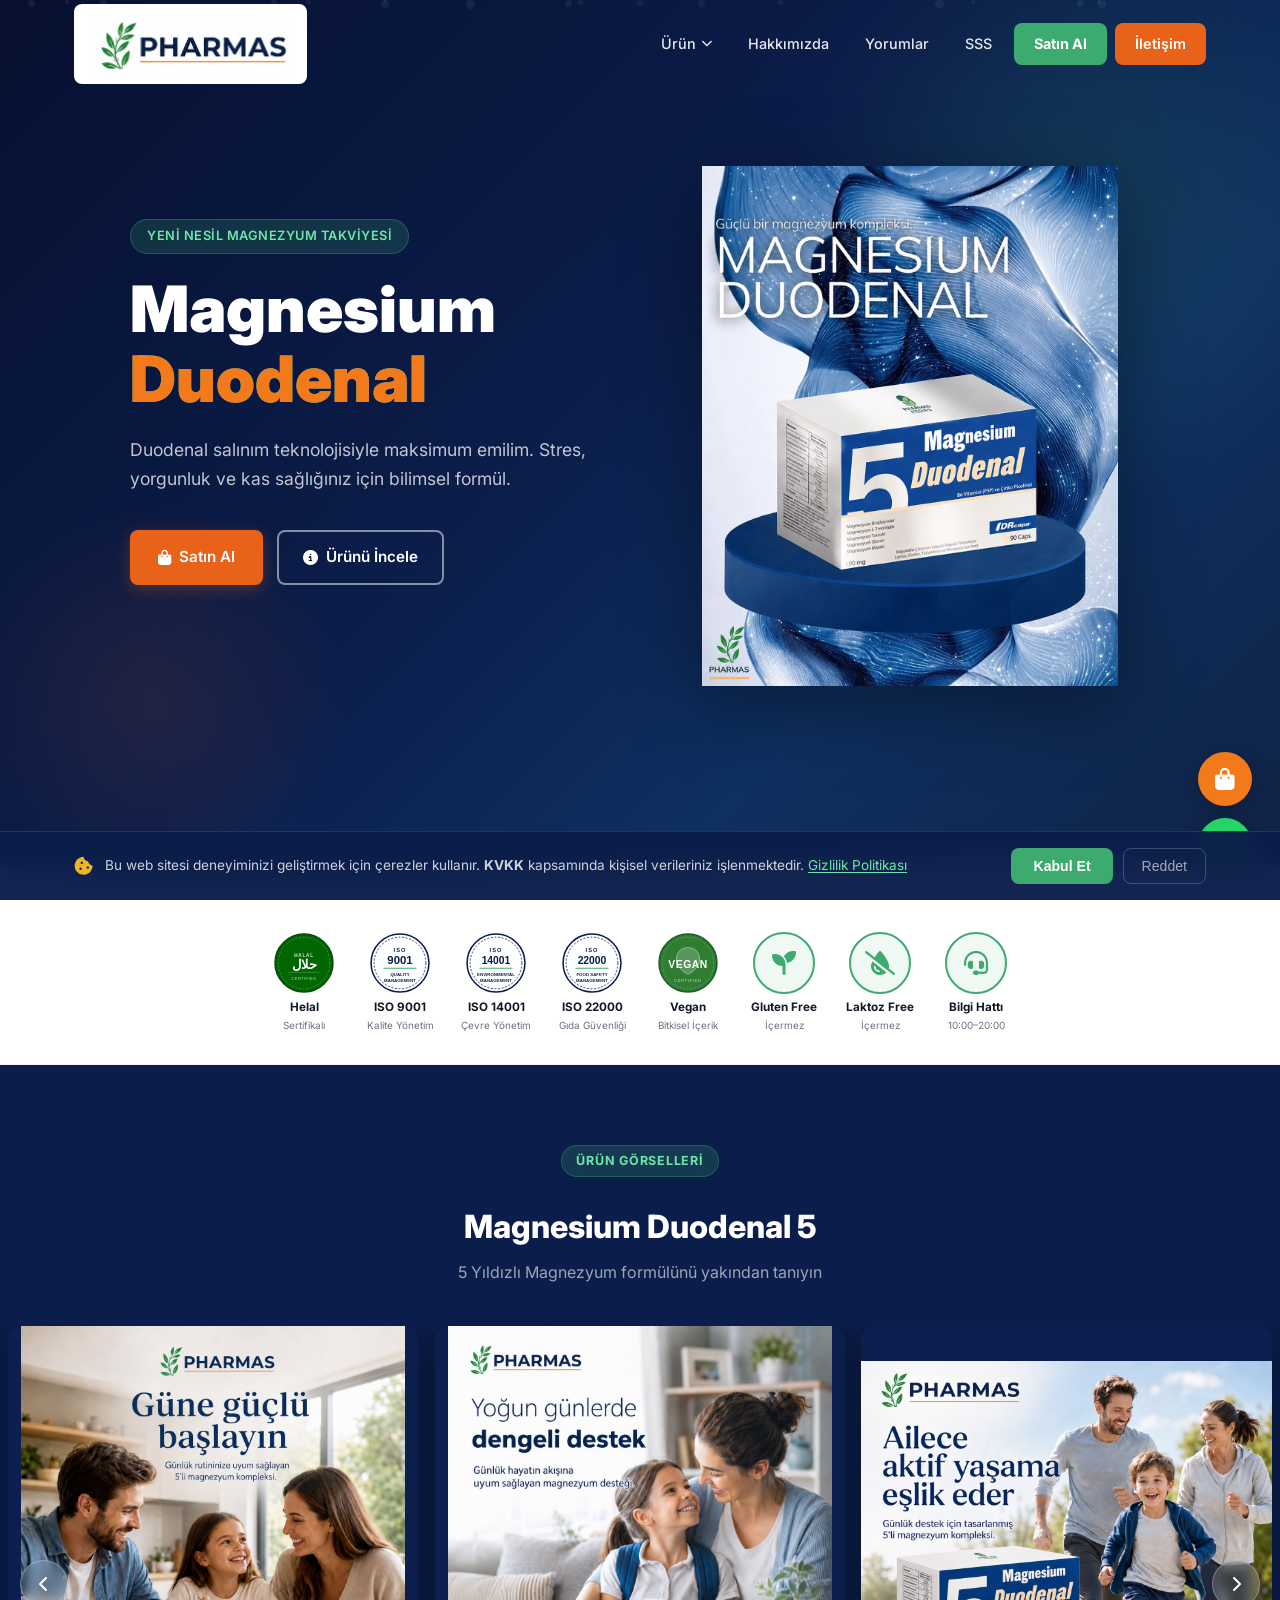
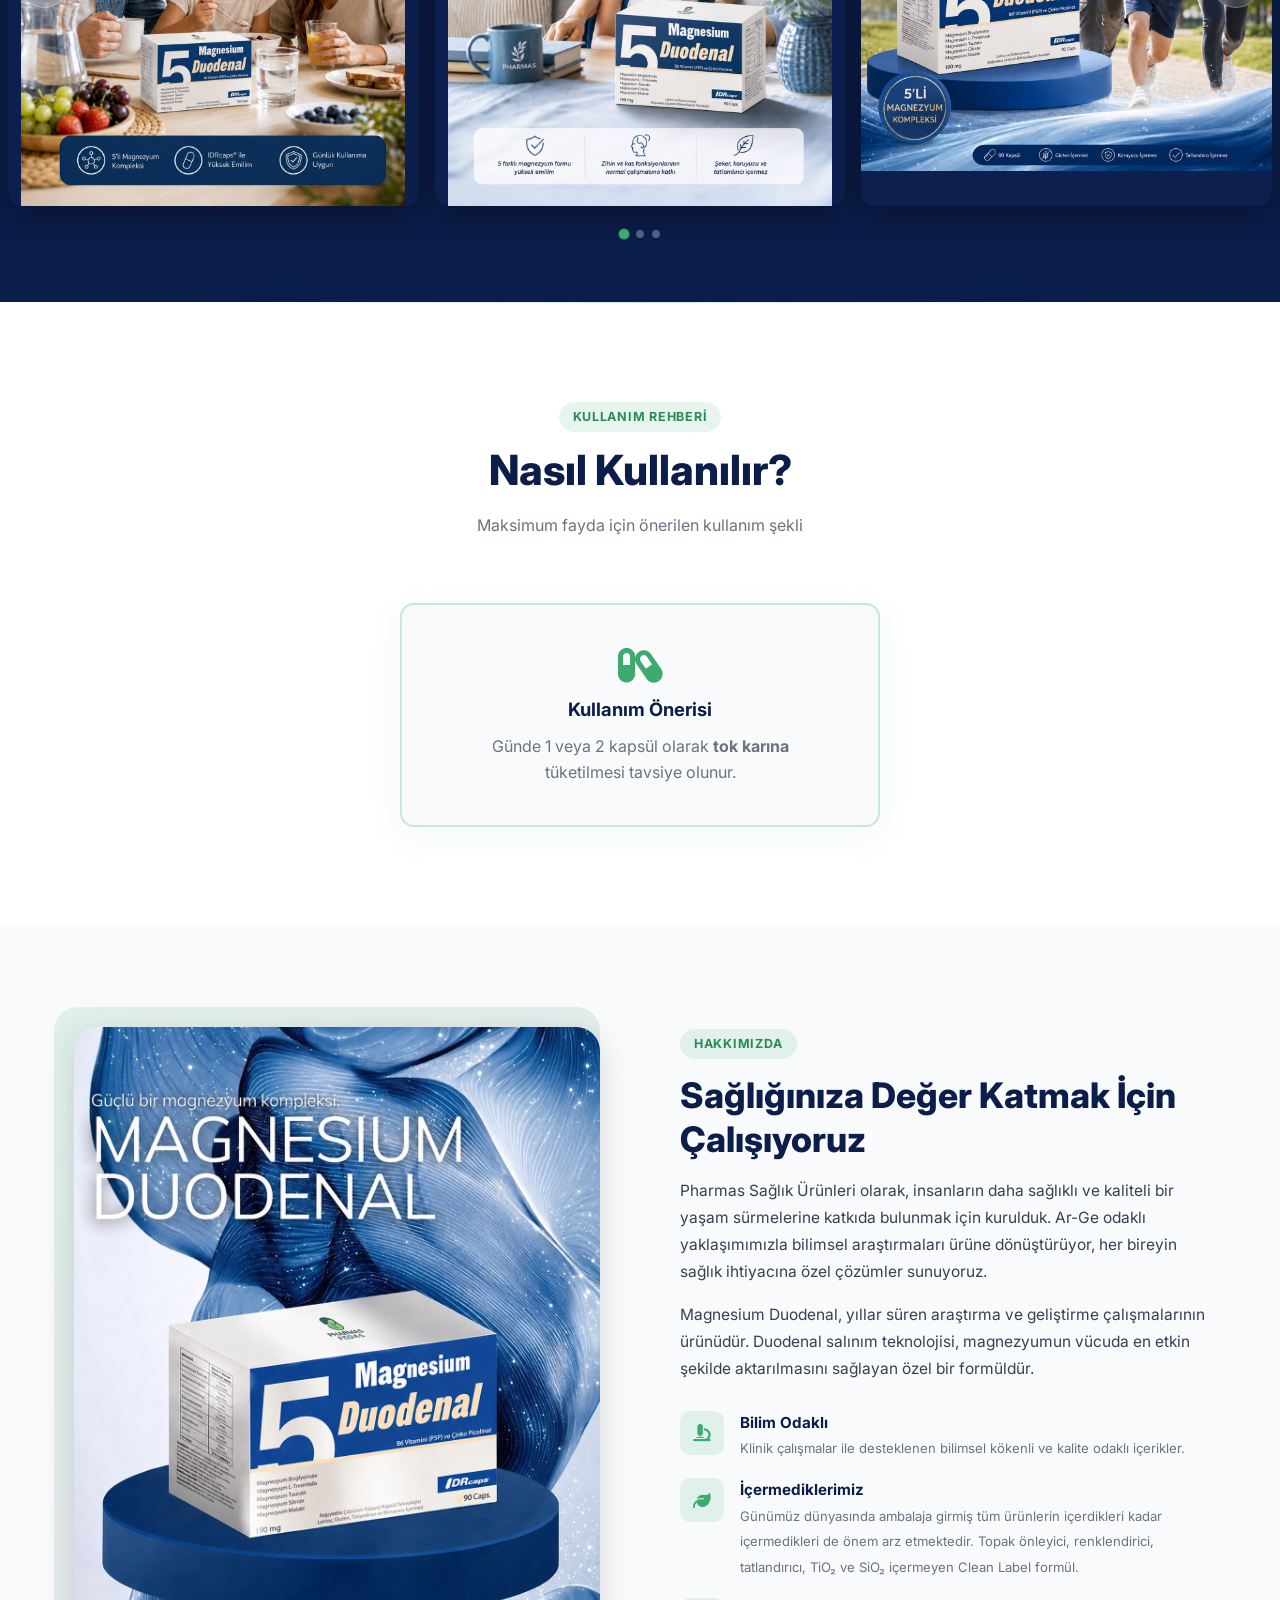
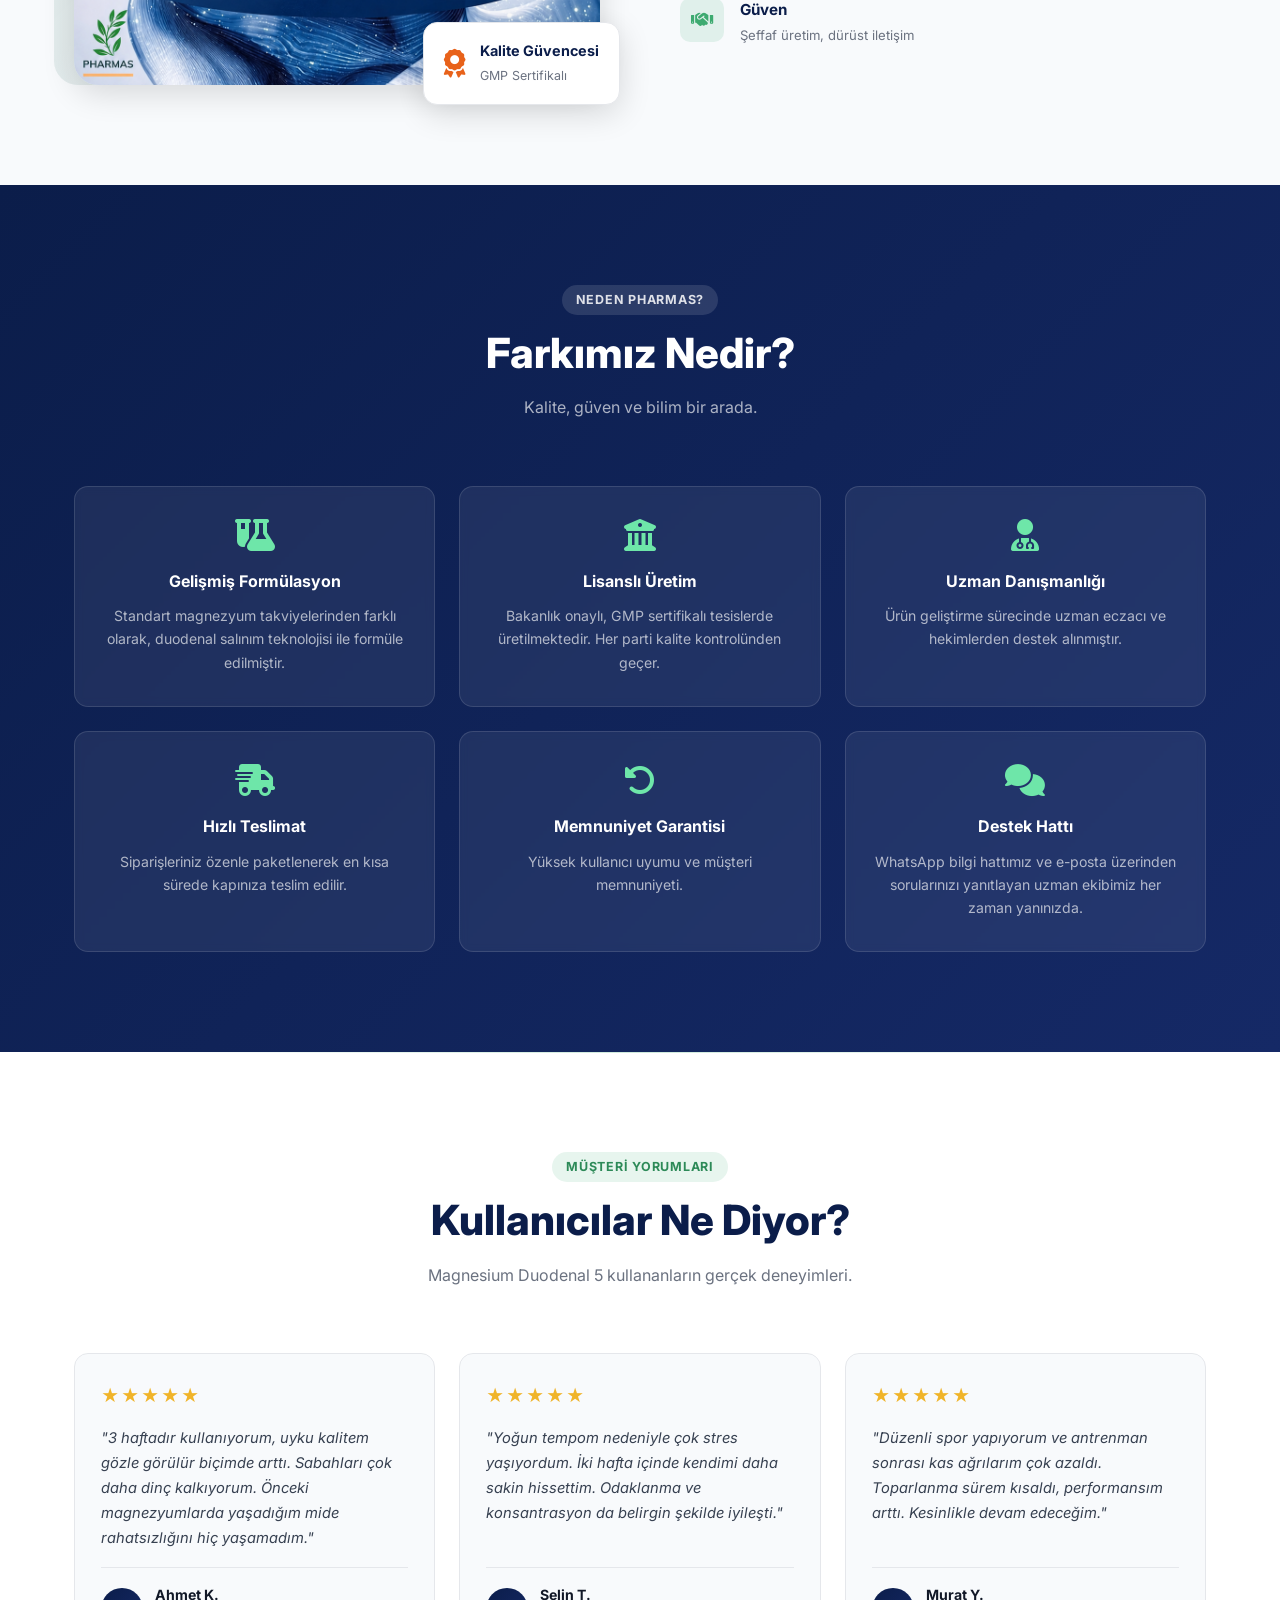
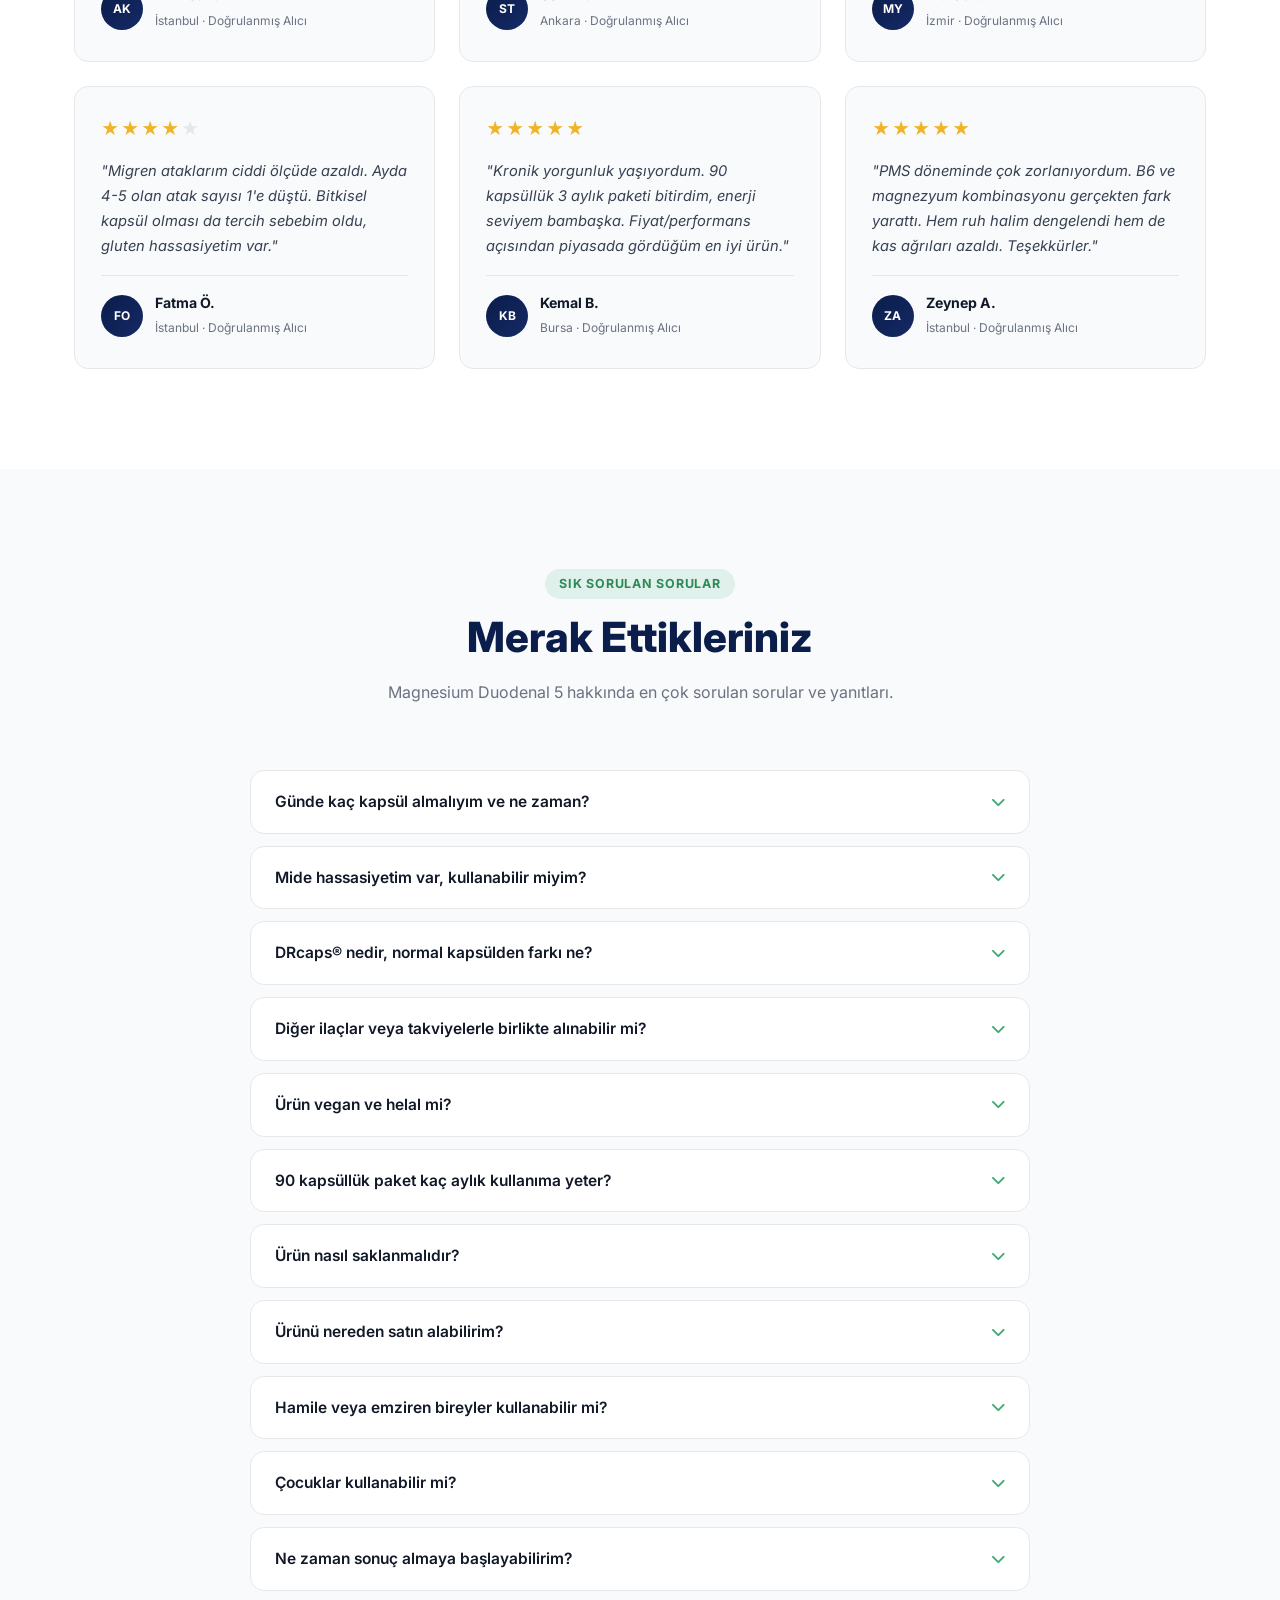
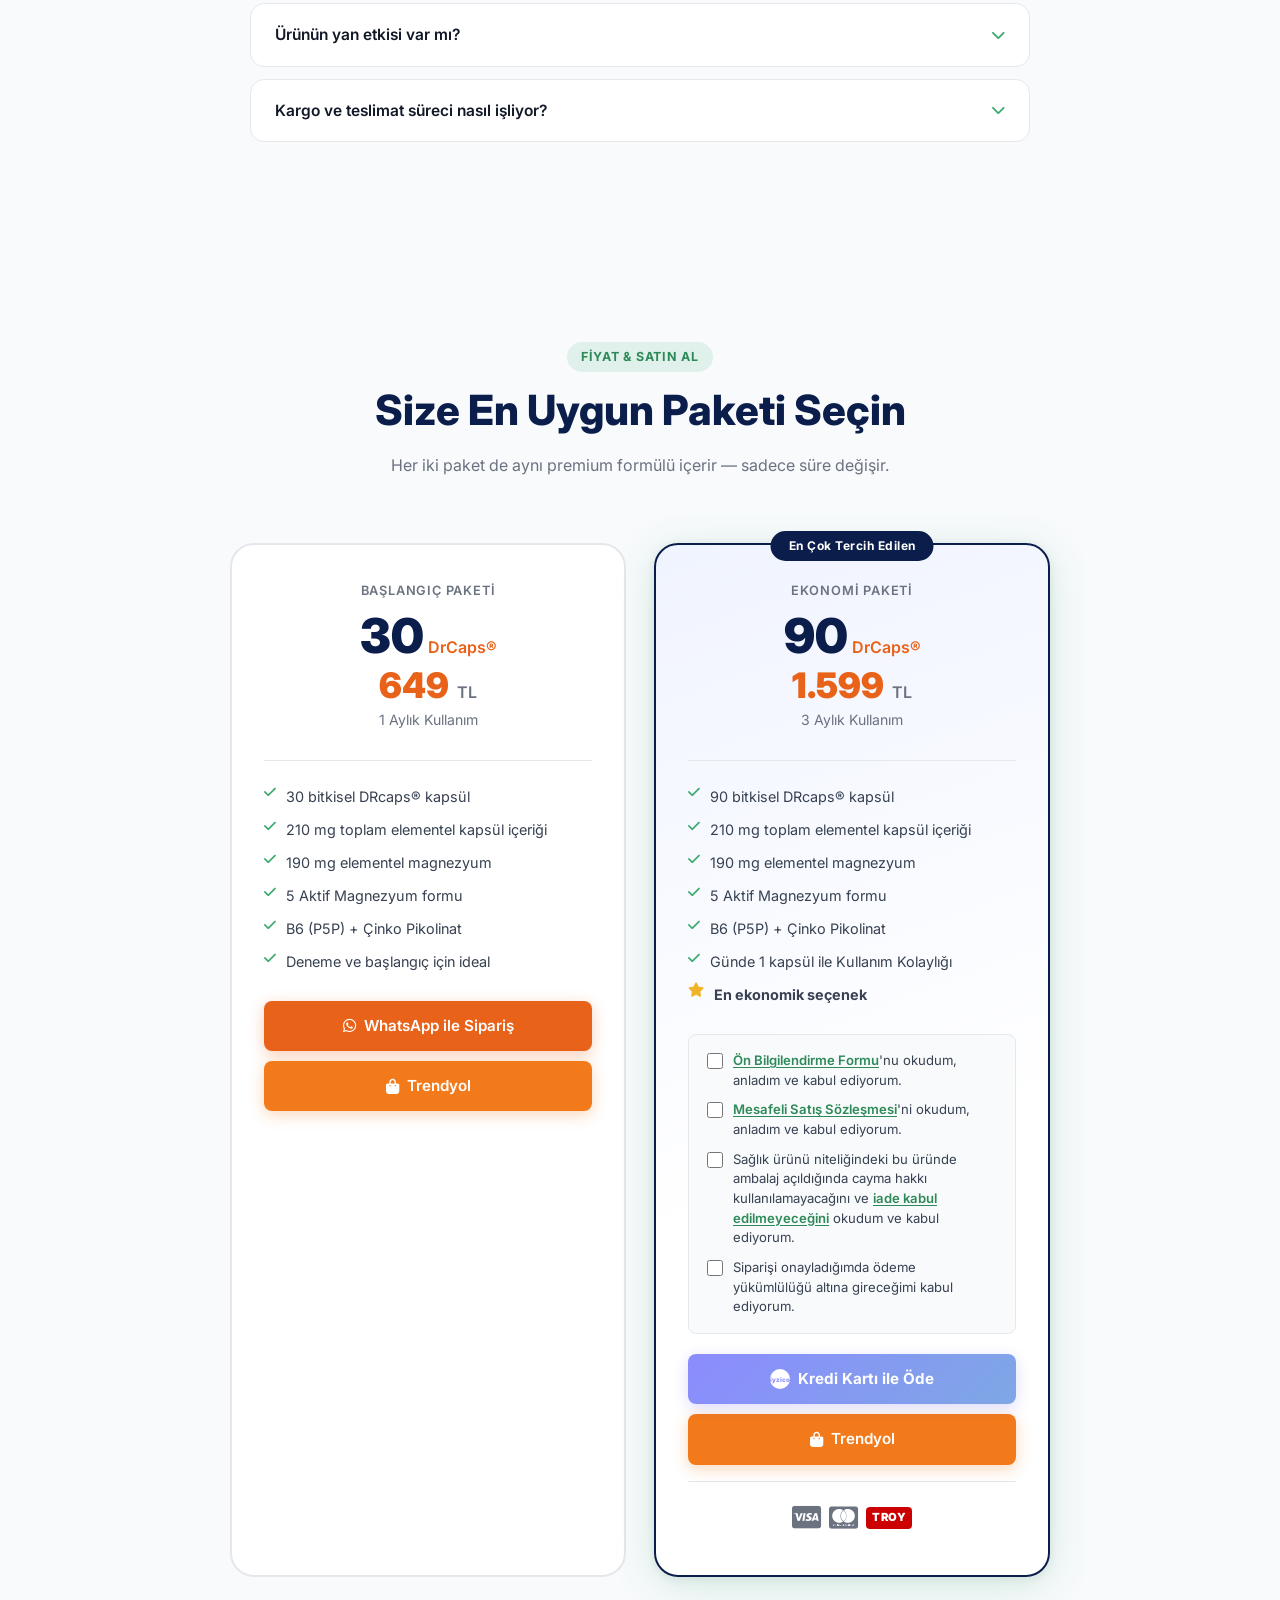
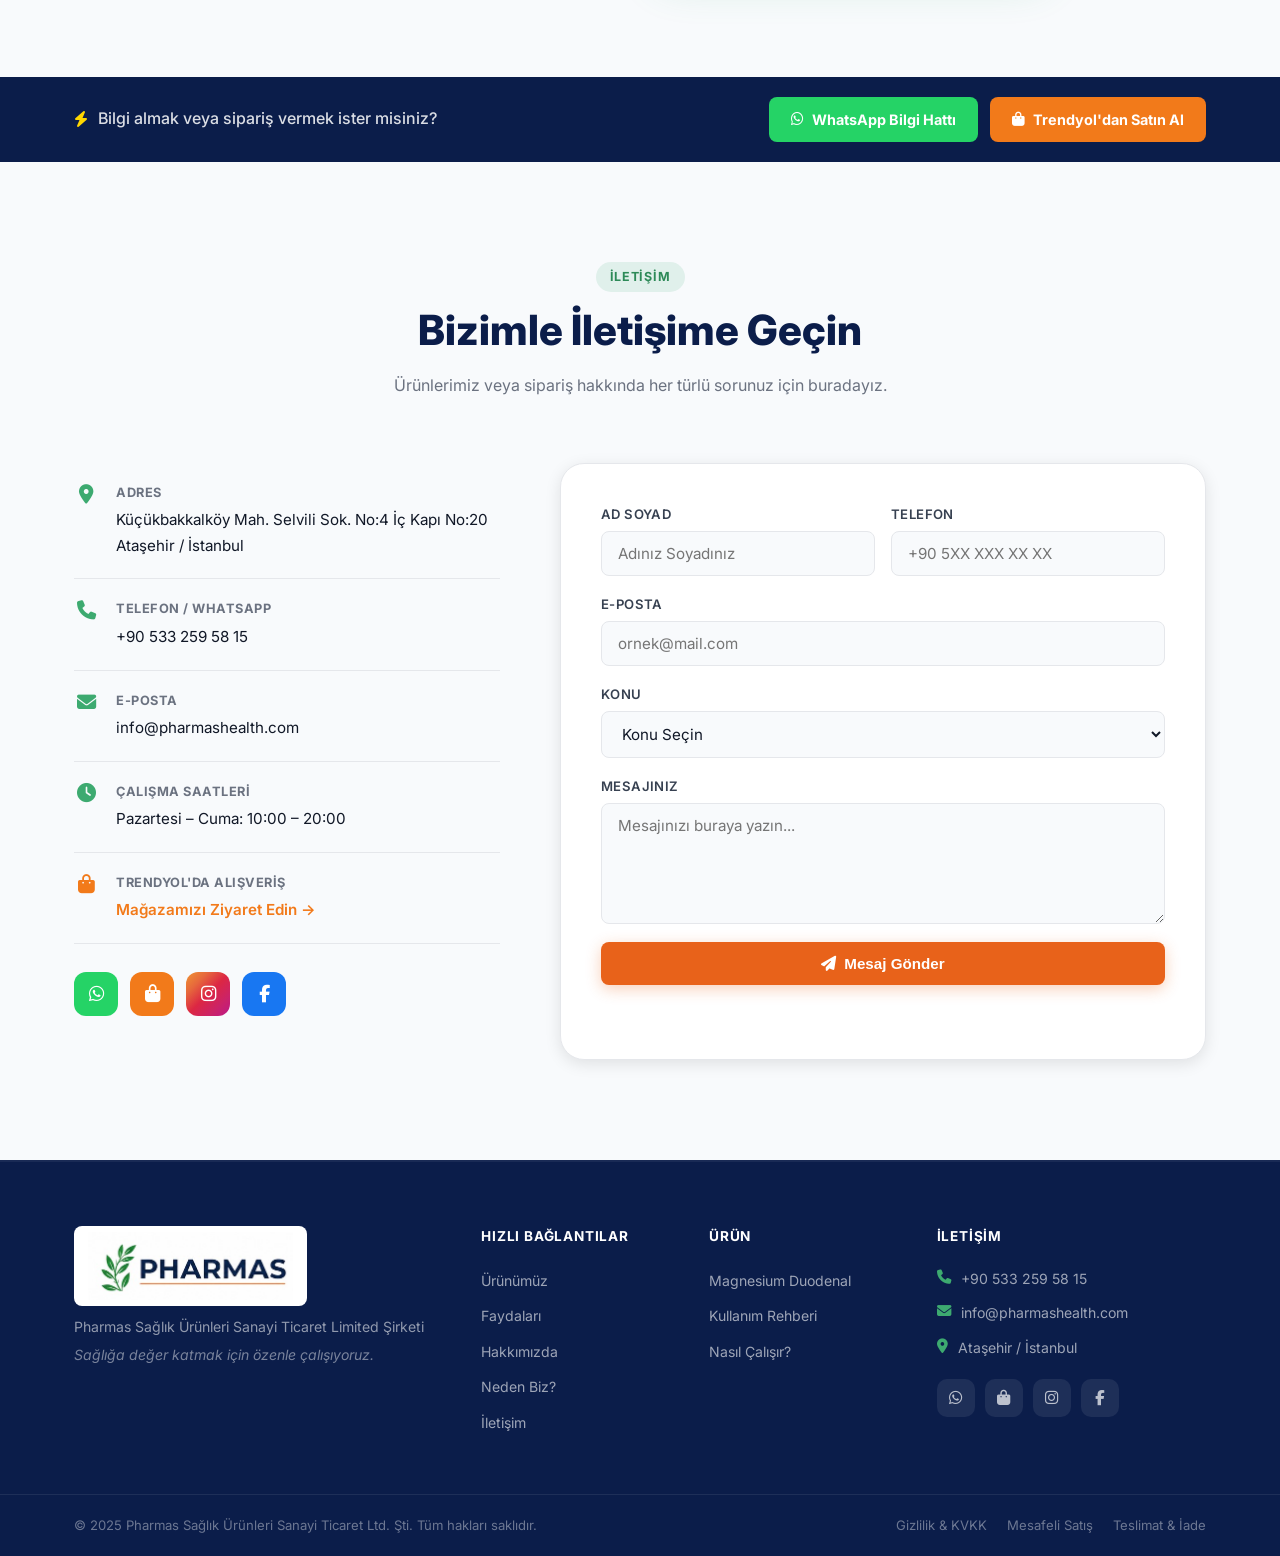
==== commit ea1c55f7: "Add files via upload" ====
--- a/index.html
+++ b/index.html
@@ -107,11 +107,6 @@
   <section id="trust-bar">
     <div class="container">
       <div class="cert-strip-visual" data-aos="fade-up">
-        <div class="csv-item">
-          <img src="images/certs/gmp.svg" alt="GMP" class="csv-img" />
-          <span class="csv-name">GMP</span>
-          <span class="csv-sub">Sertifikalı Üretim</span>
-        </div>
         <div class="csv-item">
           <img src="images/certs/helal.svg" alt="Helal" class="csv-img" />
           <span class="csv-name">Helal</span>
@@ -568,7 +563,32 @@
         <h2>Size En Uygun Paketi Seçin</h2>
         <p>Her iki paket de aynı premium formülü içerir — sadece süre değişir.</p>
       </div>
-      <div class="pricing-grid" style="grid-template-columns:1fr;max-width:500px;margin:0 auto;">
+      <div class="pricing-grid">
+        <div class="pricing-card" data-aos="fade-up" data-aos-delay="0">
+          <div class="pricing-top">
+            <span class="pricing-name">Başlangıç Paketi</span>
+            <div class="pricing-qty">30<span>DrCaps®</span></div>
+            <div class="pricing-price">649 <span>TL</span></div>
+            <p class="pricing-duration">1 Aylık Kullanım</p>
+          </div>
+          <ul class="pricing-features">
+            <li><i class="fa-solid fa-check"></i> 30 bitkisel DRcaps® kapsül</li>
+            <li><i class="fa-solid fa-check"></i> 210 mg toplam elementel kapsül içeriği</li>
+            <li><i class="fa-solid fa-check"></i> 190 mg elementel magnezyum</li>
+            <li><i class="fa-solid fa-check"></i> 5 Aktif Magnezyum formu</li>
+            <li><i class="fa-solid fa-check"></i> B6 (P5P) + Çinko Pikolinat</li>
+            <li><i class="fa-solid fa-check"></i> Deneme ve başlangıç için ideal</li>
+          </ul>
+          <div class="pricing-ctas">
+            <a href="https://wa.me/905332595815?text=Merhaba,%2030%20kaps%C3%BCll%C3%BCk%20Magnesium%20Duodenal%20sipari%C5%9F%20vermek%20istiyorum." class="btn-primary" target="_blank">
+              <i class="fa-brands fa-whatsapp"></i> WhatsApp ile Sipariş
+            </a>
+            <a href="https://www.trendyol.com/magaza/pharmas-health-m-1272271?channelId=1&sst=0&sk=1" class="btn-trendyol" target="_blank">
+              <i class="fa-solid fa-bag-shopping"></i> Trendyol
+            </a>
+          </div>
+        </div>
+
 <div class="pricing-card pricing-featured" data-aos="fade-up" data-aos-delay="150">
           <div class="pricing-popular-badge">En Çok Tercih Edilen</div>
           <div class="pricing-top">
--- a/css/style.css
+++ b/css/style.css
@@ -72,7 +72,7 @@
   display: flex;
   align-items: center;
   justify-content: space-between;
-  height: 72px;
+  height: 88px;
 }
 
 .logo {
@@ -81,7 +81,7 @@
 }
 
 .logo-img {
-  height: 64px;
+  height: 80px;
   width: auto;
   object-fit: contain;
   background: white;
@@ -91,7 +91,7 @@
 }
 
 .logo-img-footer {
-  height: 56px;
+  height: 72px;
   background: white;
   border-radius: 8px;
   padding: 6px 14px;
@@ -3144,12 +3144,12 @@
 
 /* 1. Logo büyütme — orantılı */
 .logo-img {
-  height: 64px !important;
+  height: 80px !important;
   padding: 6px 14px !important;
 }
 .nav-logo img {
-  height: 64px !important;
-  max-height: 64px !important;
+  height: 80px !important;
+  max-height: 80px !important;
 }
 
 /* 2. Trust-bar / cert-strip — yazılar ve ikonlar daha büyük, okunaklı */
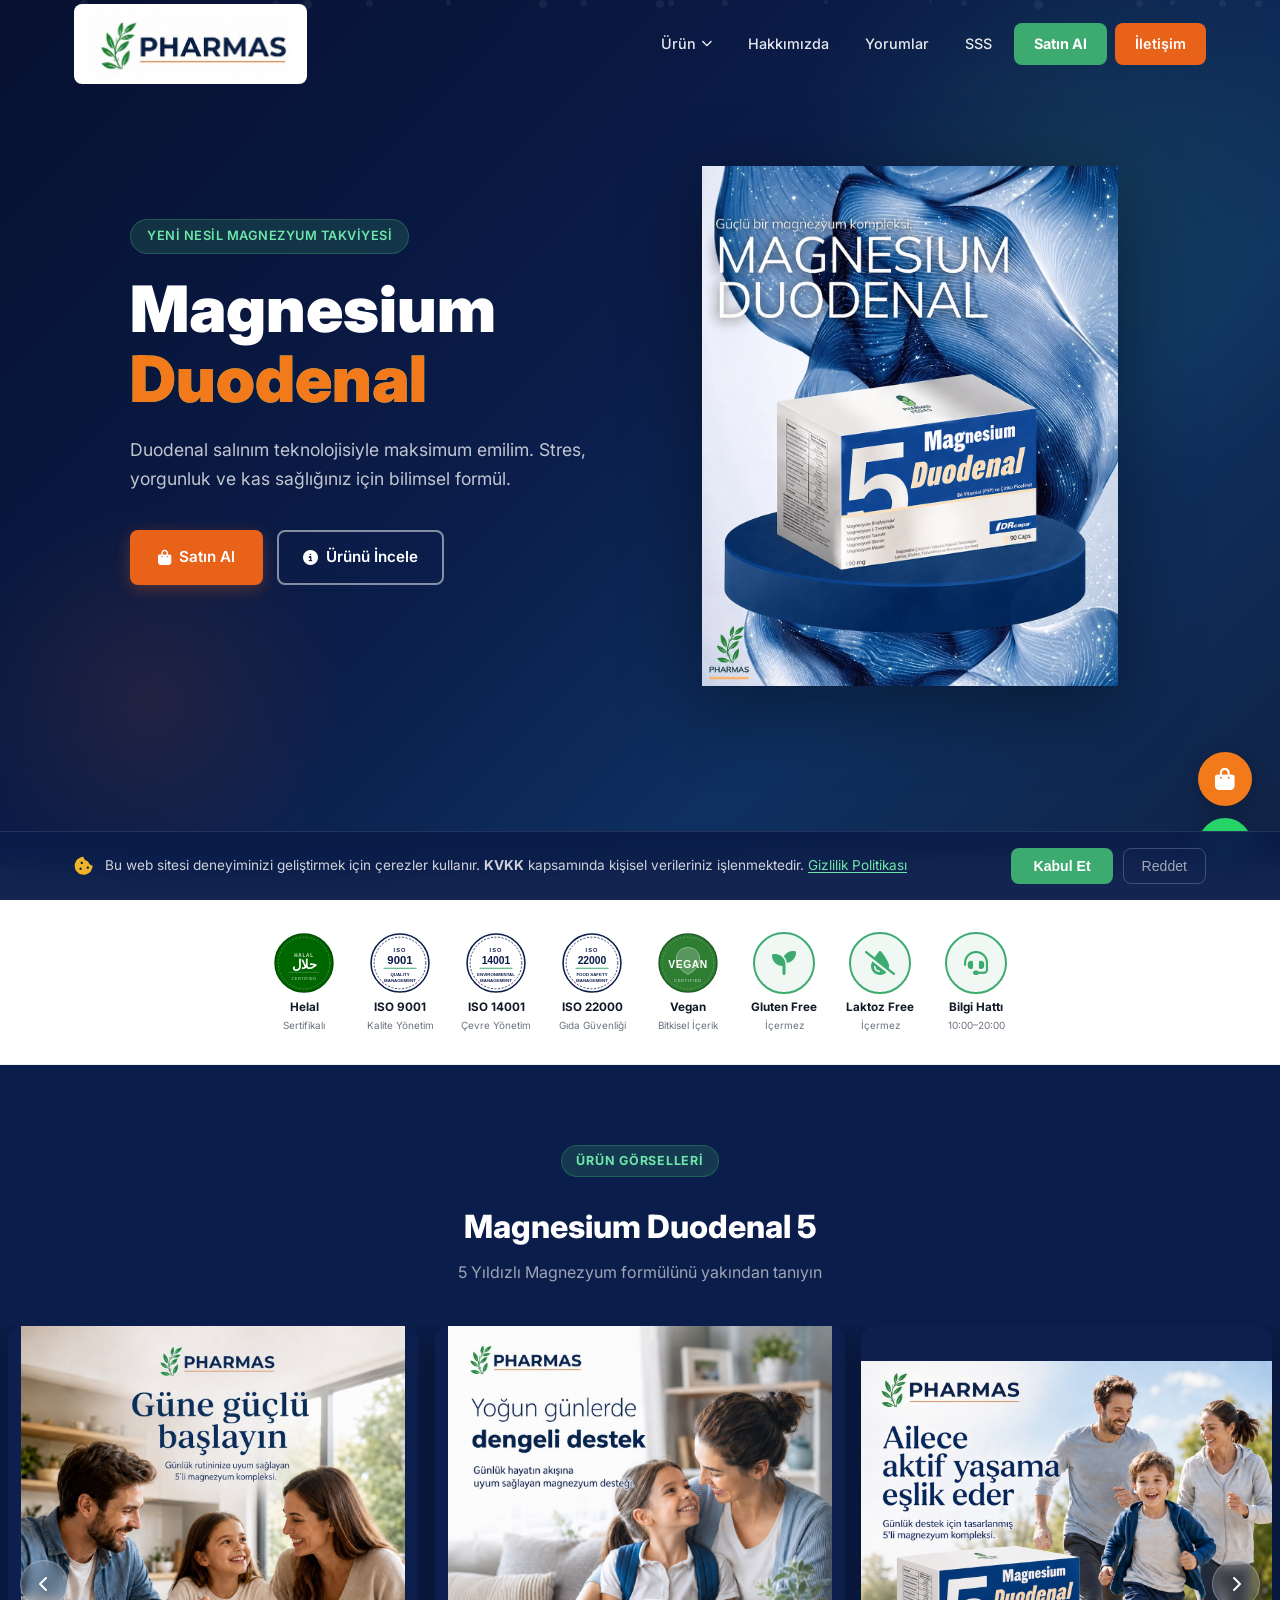
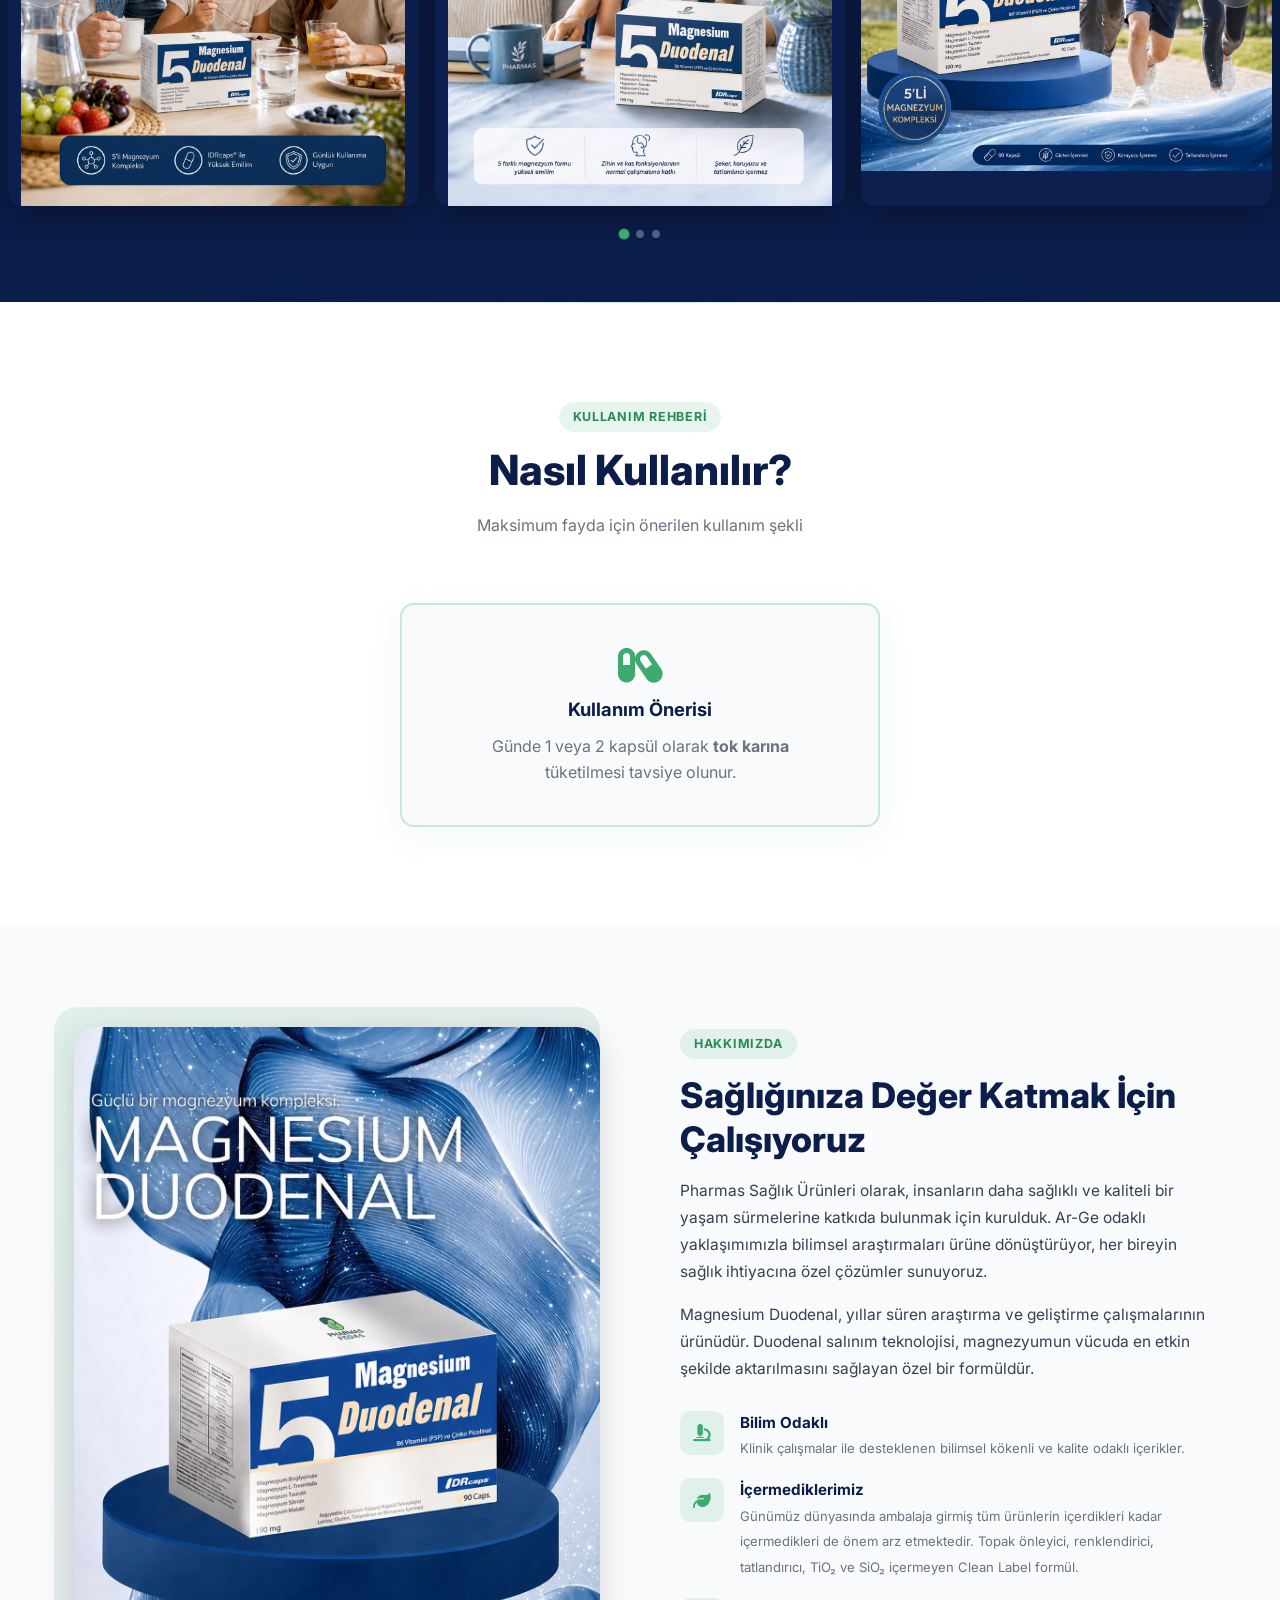
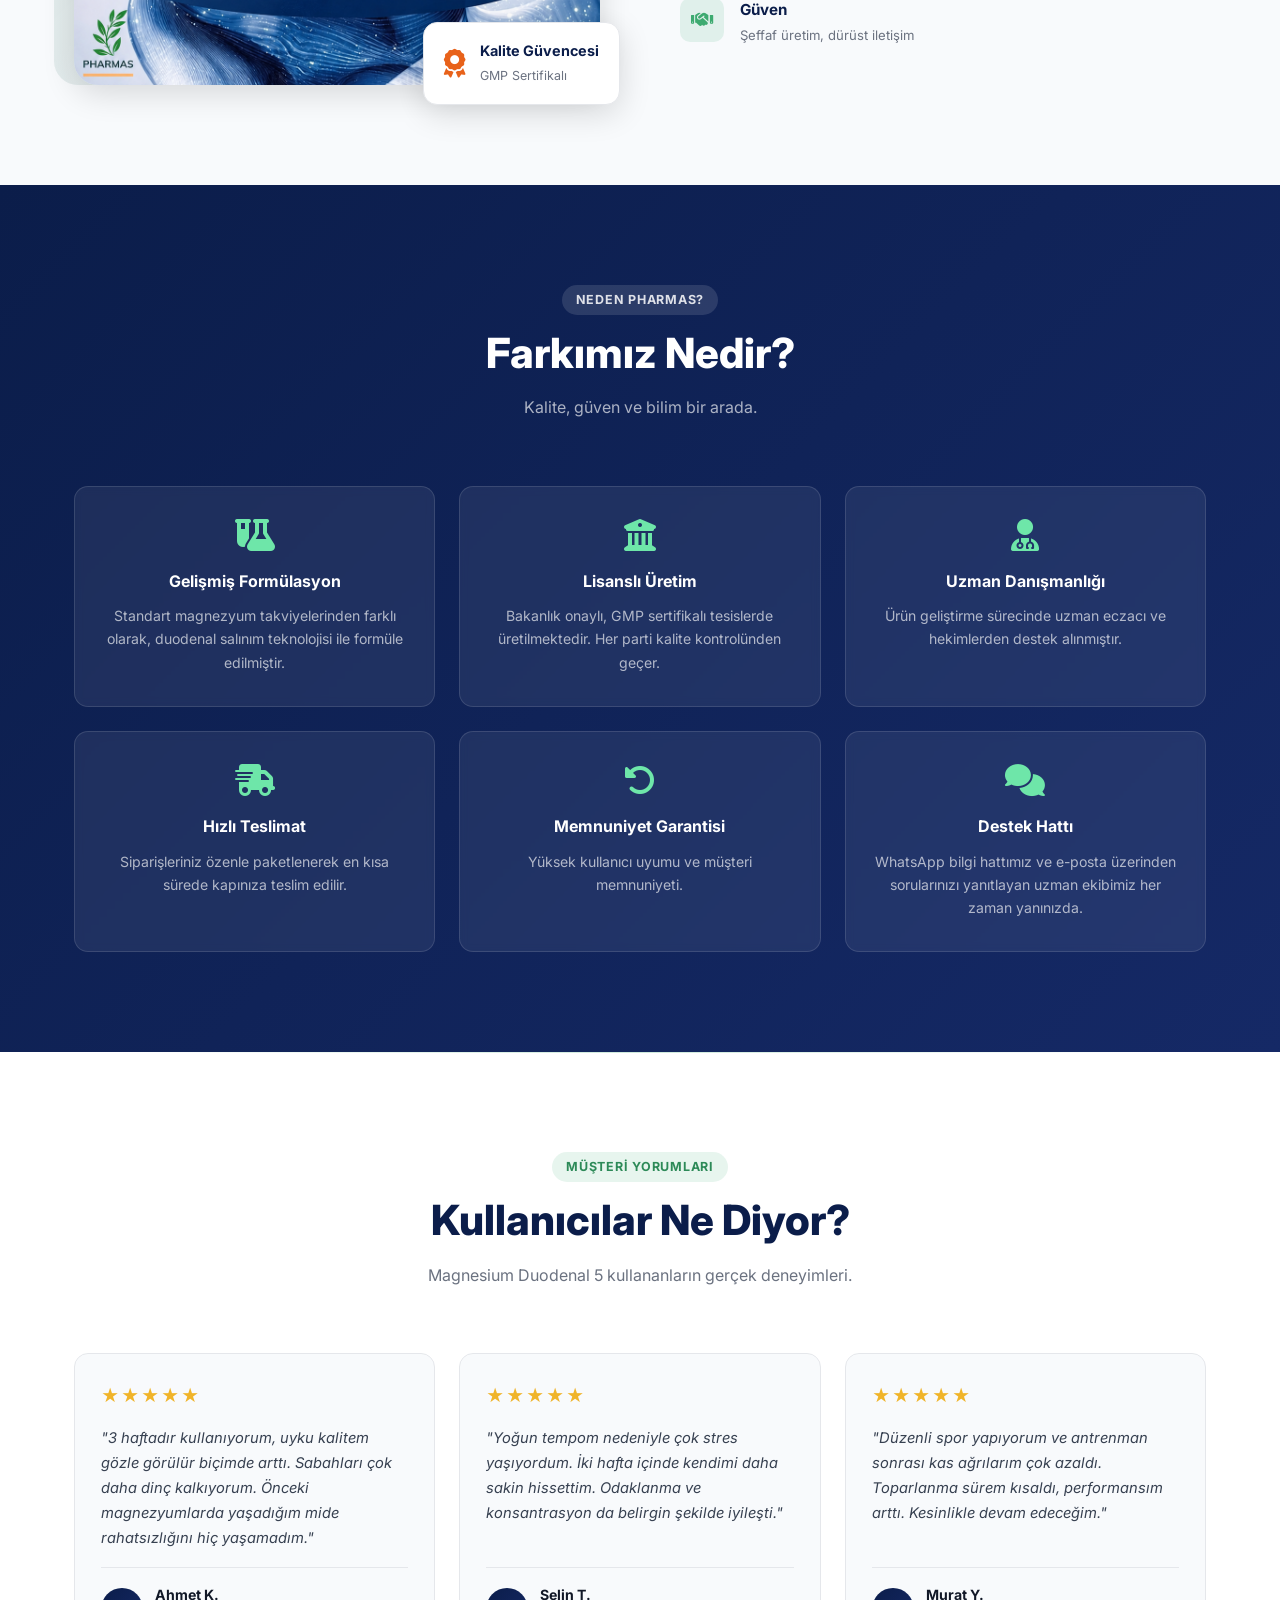
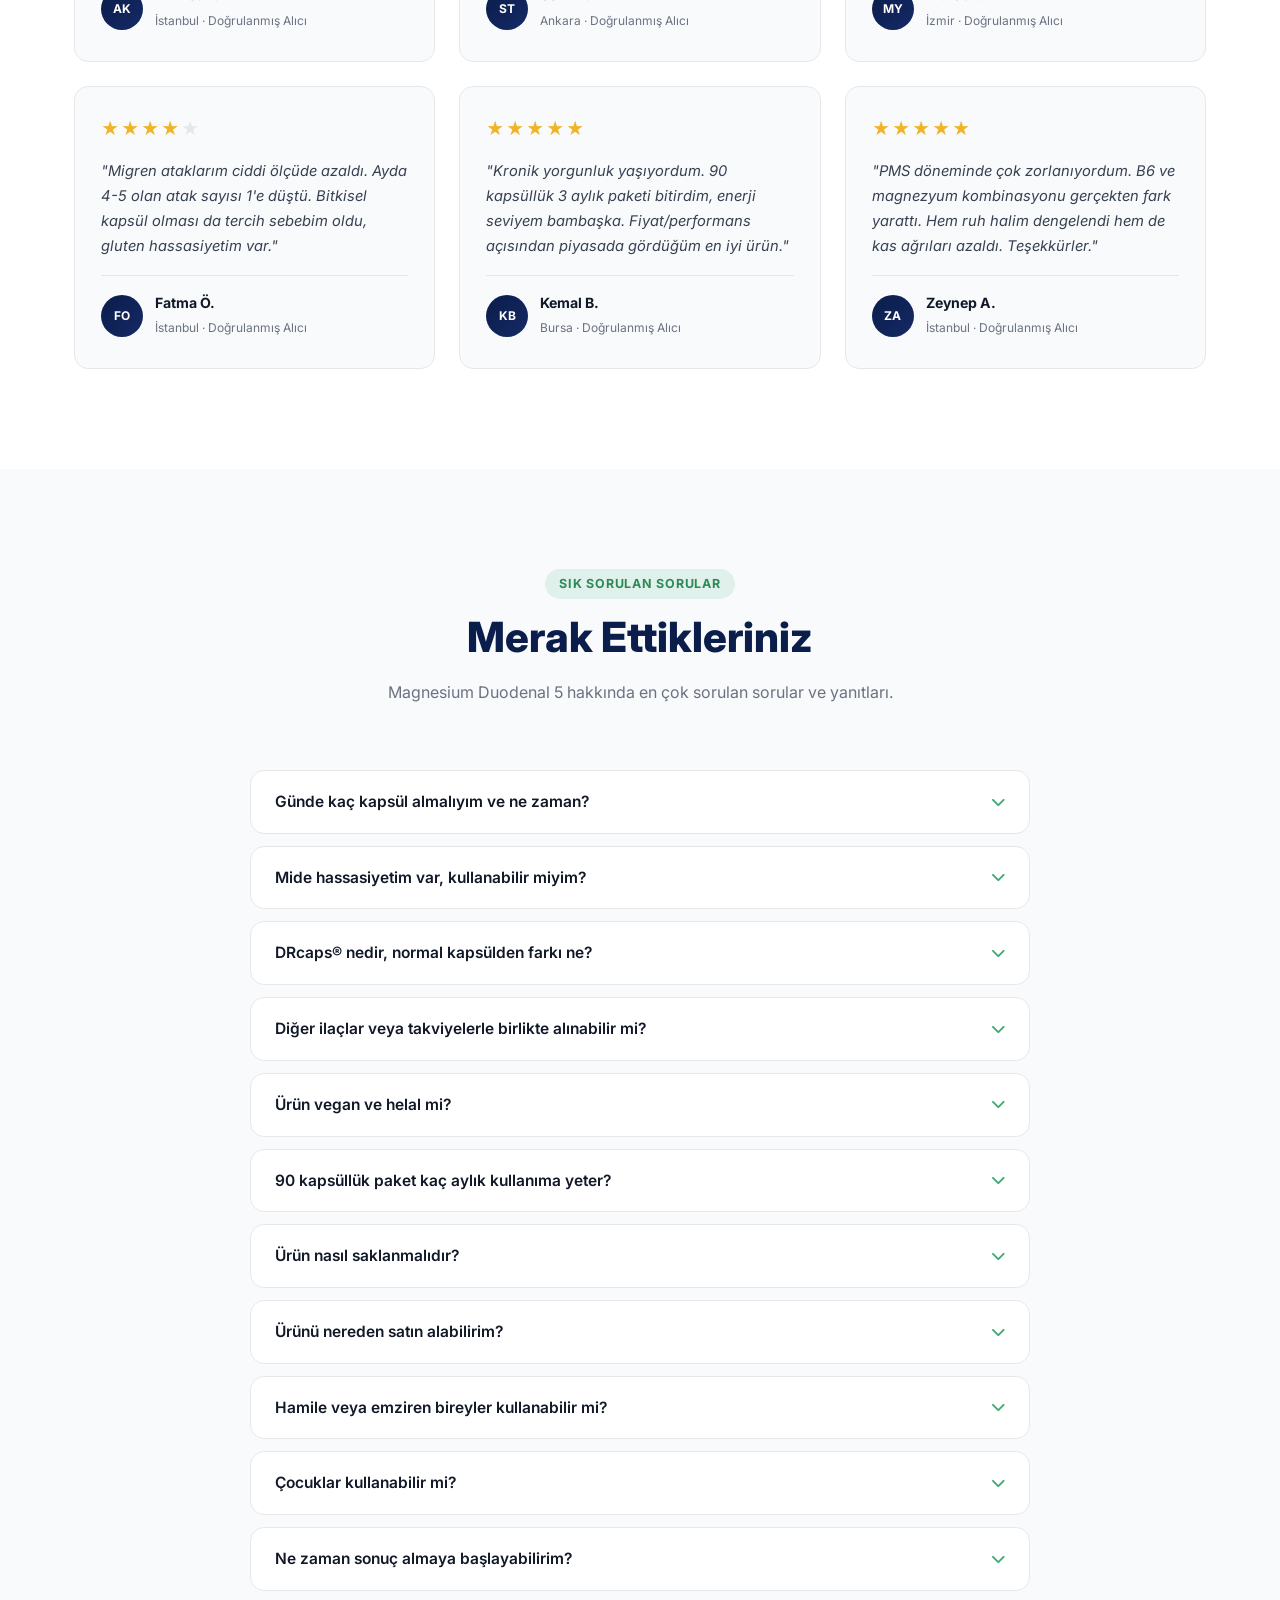
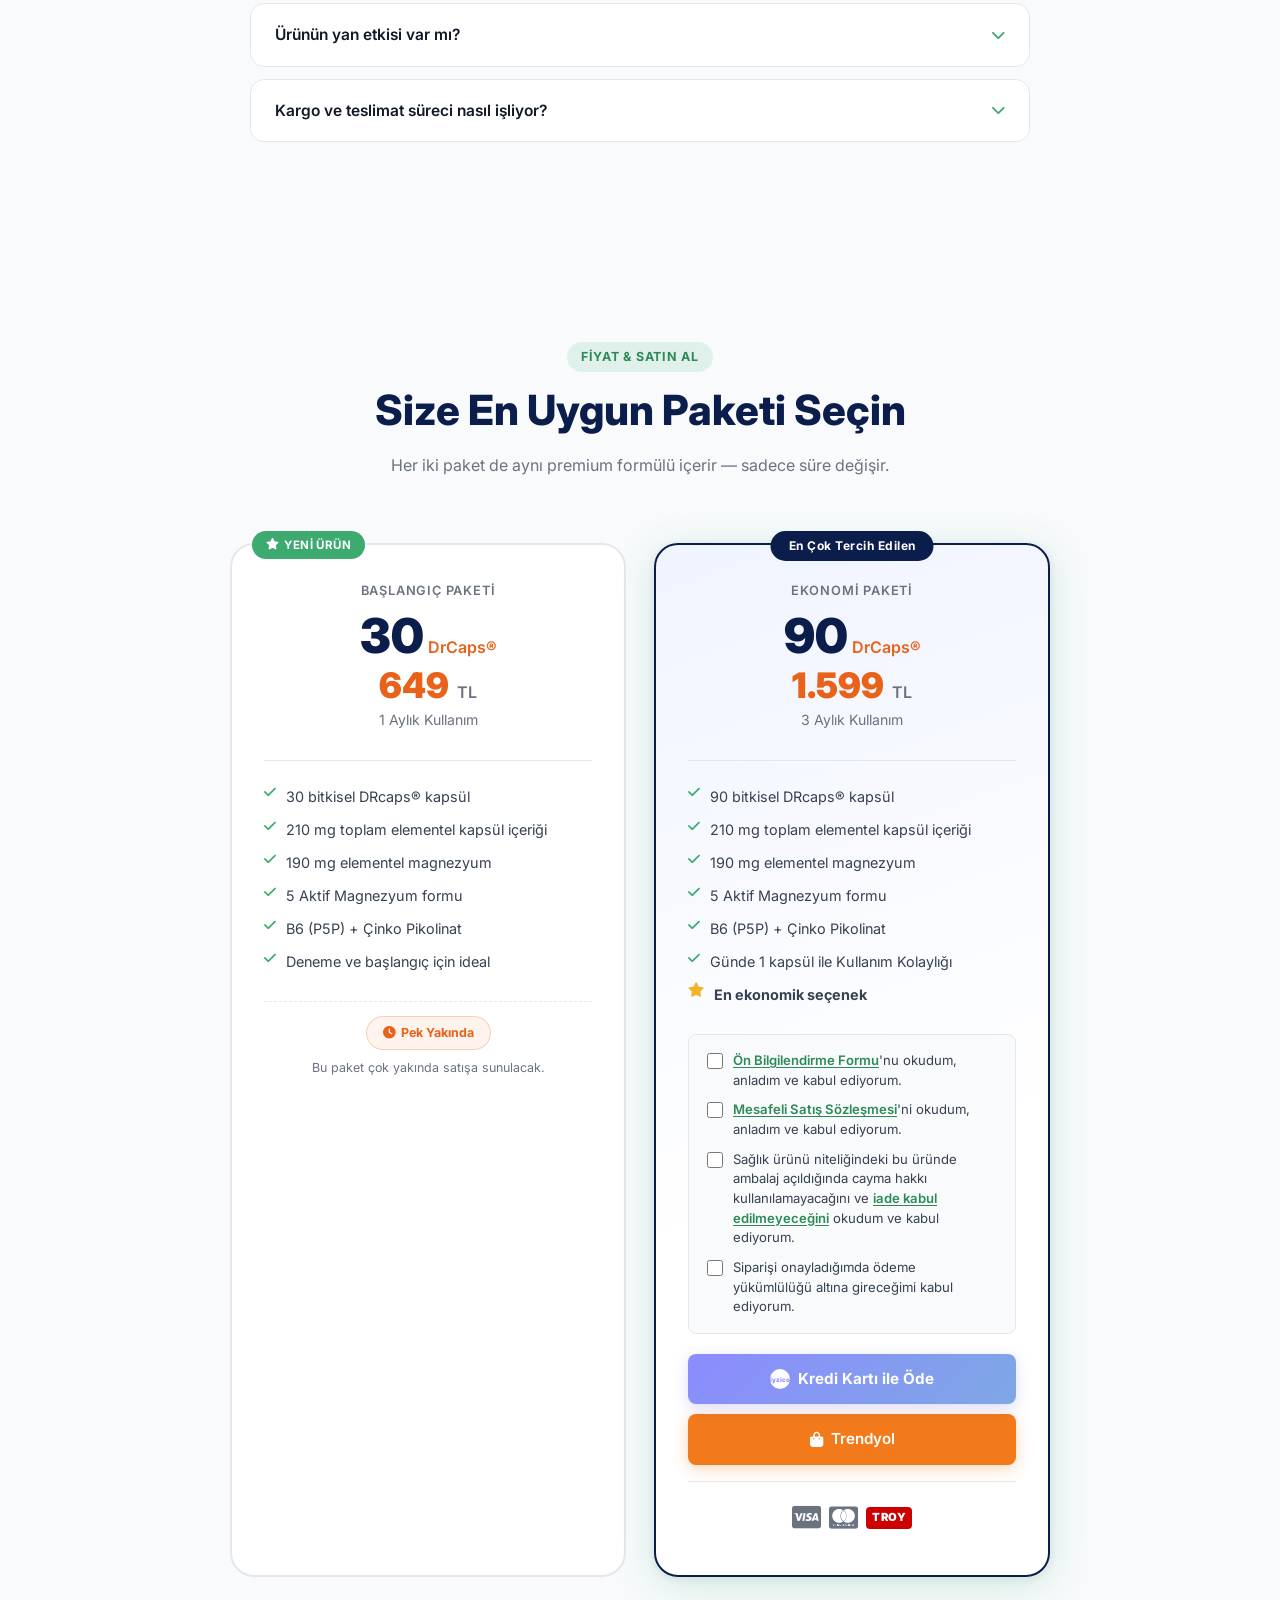
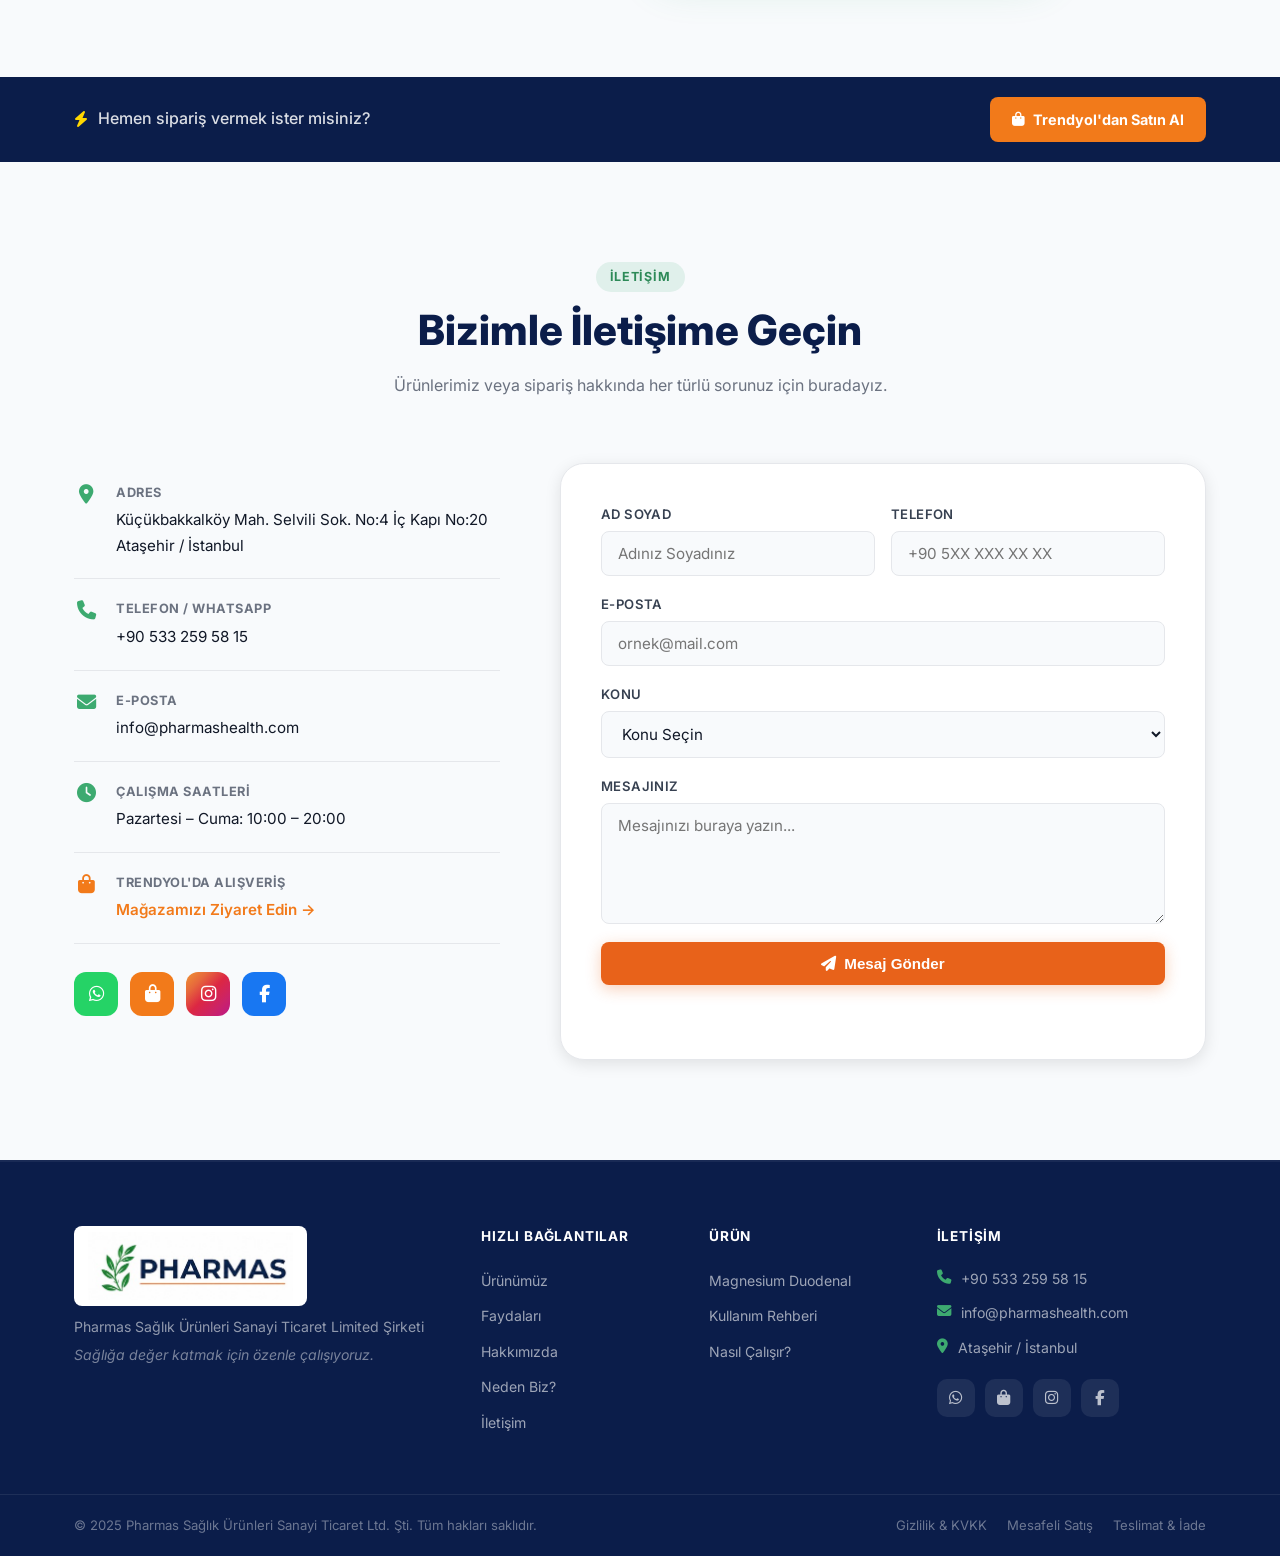
==== commit 037cc405: "Add files via upload" ====
--- a/index.html
+++ b/index.html
@@ -565,6 +565,7 @@
       </div>
       <div class="pricing-grid">
         <div class="pricing-card" data-aos="fade-up" data-aos-delay="0">
+          <div class="pricing-new-badge"><i class="fa-solid fa-star"></i> Yeni Ürün</div>
           <div class="pricing-top">
             <span class="pricing-name">Başlangıç Paketi</span>
             <div class="pricing-qty">30<span>DrCaps®</span></div>
@@ -579,13 +580,9 @@
             <li><i class="fa-solid fa-check"></i> B6 (P5P) + Çinko Pikolinat</li>
             <li><i class="fa-solid fa-check"></i> Deneme ve başlangıç için ideal</li>
           </ul>
-          <div class="pricing-ctas">
-            <a href="https://wa.me/905332595815?text=Merhaba,%2030%20kaps%C3%BCll%C3%BCk%20Magnesium%20Duodenal%20sipari%C5%9F%20vermek%20istiyorum." class="btn-primary" target="_blank">
-              <i class="fa-brands fa-whatsapp"></i> WhatsApp ile Sipariş
-            </a>
-            <a href="https://www.trendyol.com/magaza/pharmas-health-m-1272271?channelId=1&sst=0&sk=1" class="btn-trendyol" target="_blank">
-              <i class="fa-solid fa-bag-shopping"></i> Trendyol
-            </a>
+          <div class="pricing-soon-wrap">
+            <span class="pricing-soon-badge"><i class="fa-solid fa-clock"></i> Pek Yakında</span>
+            <p class="pricing-soon-note">Bu paket çok yakında satışa sunulacak.</p>
           </div>
         </div>
 
@@ -653,11 +650,8 @@
   <!-- ========== QUICK ORDER STRIP ========== -->
   <div class="order-strip">
     <div class="container order-strip-inner">
-      <p><i class="fa-solid fa-bolt"></i> Bilgi almak veya sipariş vermek ister misiniz?</p>
+      <p><i class="fa-solid fa-bolt"></i> Hemen sipariş vermek ister misiniz?</p>
       <div class="order-strip-btns">
-        <a href="https://wa.me/905332595815?text=Merhaba,%20Magnesium%20Duodenal%20sipari%C5%9F%20vermek%20istiyorum." class="strip-btn-wa" target="_blank">
-          <i class="fa-brands fa-whatsapp"></i> WhatsApp Bilgi Hattı
-        </a>
         <a href="https://www.trendyol.com/magaza/pharmas-health-m-1272271?channelId=1&sst=0&sk=1" class="strip-btn-ty" target="_blank">
           <i class="fa-solid fa-bag-shopping"></i> Trendyol'dan Satın Al
         </a>
@@ -849,24 +843,6 @@
     <i class="fa-solid fa-chevron-up"></i>
   </button>
 
-  <!-- ========== WHATSAPP POPUP ========== -->
-  <div class="wa-popup" id="waPopup">
-    <button class="wa-popup-close" id="waPopupClose" aria-label="Kapat"><i class="fa-solid fa-xmark"></i></button>
-    <div class="wa-popup-header">
-      <div class="wa-popup-avatar"><img src="images/logo.jpg" alt="Pharmas" /></div>
-      <div class="wa-popup-info">
-        <strong>Pharmas Sağlık</strong>
-        <span><span class="wa-online-dot"></span> Çevrimiçi</span>
-      </div>
-    </div>
-    <div class="wa-popup-bubble">
-      Merhaba! 👋<br />
-      Magnesium Duodenal 5 hakkında bilgi almak veya sipariş vermek için bize yazın!
-    </div>
-    <a href="https://wa.me/905332595815?text=Merhaba,%20Magnesium%20Duodenal%205%20hakkında%20bilgi%20almak%20istiyorum." class="wa-popup-btn" target="_blank">
-      <i class="fa-brands fa-whatsapp"></i> WhatsApp'ta Yaz
-    </a>
-  </div>
 
   <!-- ========== KVKK BANNER ========== -->
   <div class="kvkk-banner" id="kvkkBanner">
@@ -982,9 +958,6 @@
           </div>
 
           <div class="order-buttons">
-            <a href="https://wa.me/905332595815?text=Merhaba,%20Magnesium%20Duodenal%20sipari%C5%9F%20vermek%20istiyorum." class="btn-primary btn-lg" target="_blank">
-              <i class="fa-brands fa-whatsapp"></i> WhatsApp Bilgi Hattı
-            </a>
             <a href="https://www.trendyol.com/magaza/pharmas-health-m-1272271?channelId=1&sst=0&sk=1" class="btn-trendyol btn-lg" target="_blank">
               <svg width="18" height="18" viewBox="0 0 40 40" fill="none"><circle cx="20" cy="20" r="20" fill="#F27A1A"/><path d="M12 14h16l-2.5 10H14.5L12 14z" fill="white"/><path d="M15 12l1 4M25 12l-1 4" stroke="white" stroke-width="1.5" stroke-linecap="round"/></svg>
               Trendyol'da Satın Al
--- a/css/style.css
+++ b/css/style.css
@@ -2278,6 +2278,49 @@
   background: linear-gradient(160deg, #f0f4ff 0%, var(--white) 60%);
 }
 
+.pricing-new-badge {
+  position: absolute;
+  top: -14px;
+  left: 20px;
+  background: #3DAA70;
+  color: var(--white);
+  font-size: 0.72rem;
+  font-weight: 700;
+  padding: 5px 14px;
+  border-radius: 20px;
+  letter-spacing: 0.4px;
+  text-transform: uppercase;
+  display: flex;
+  align-items: center;
+  gap: 5px;
+}
+
+.pricing-soon-wrap {
+  text-align: center;
+  padding-top: 14px;
+  margin-top: 4px;
+  border-top: 1px dashed var(--border);
+}
+
+.pricing-soon-badge {
+  display: inline-flex;
+  align-items: center;
+  gap: 6px;
+  background: rgba(232,98,26,0.08);
+  color: #E8621A;
+  font-size: 0.78rem;
+  font-weight: 700;
+  padding: 6px 16px;
+  border-radius: 20px;
+  border: 1px solid rgba(232,98,26,0.25);
+}
+
+.pricing-soon-note {
+  font-size: 0.78rem;
+  color: var(--text-light);
+  margin-top: 8px;
+}
+
 .pricing-popular-badge {
   position: absolute;
   top: -14px;
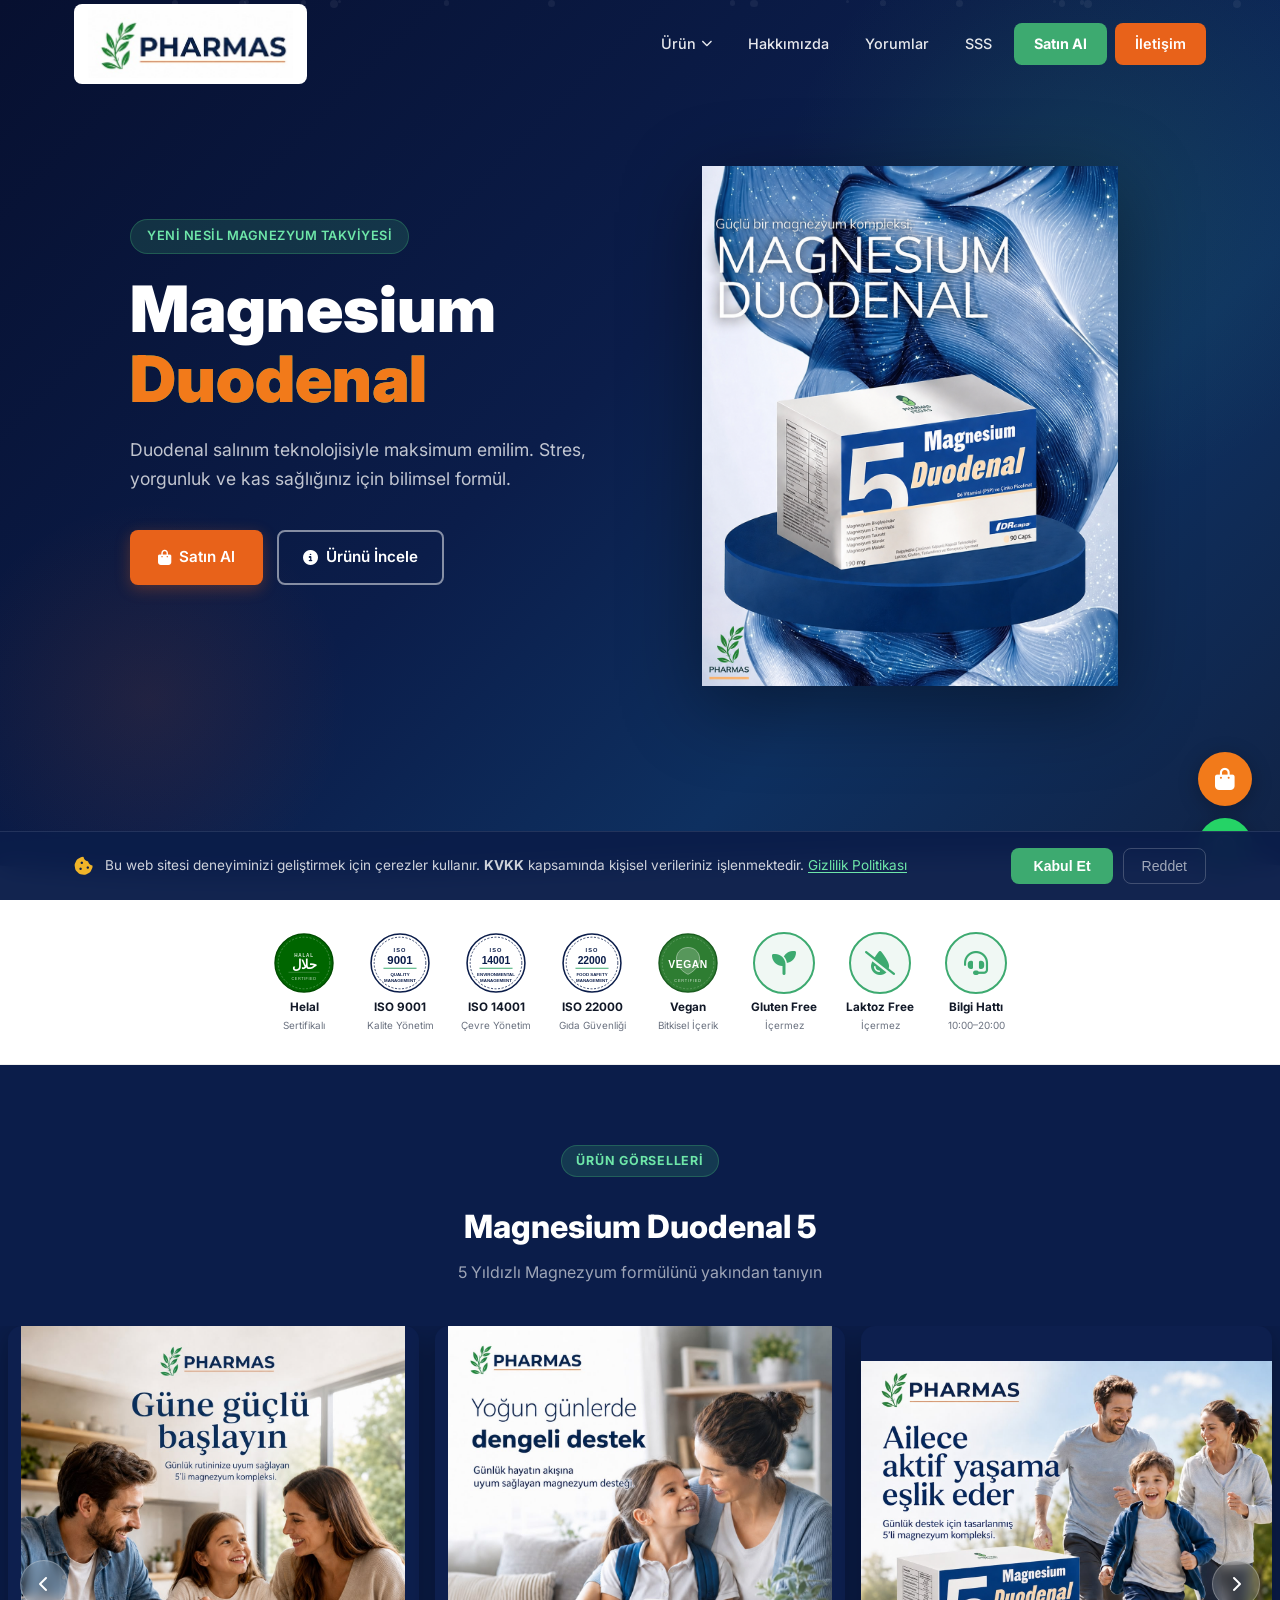
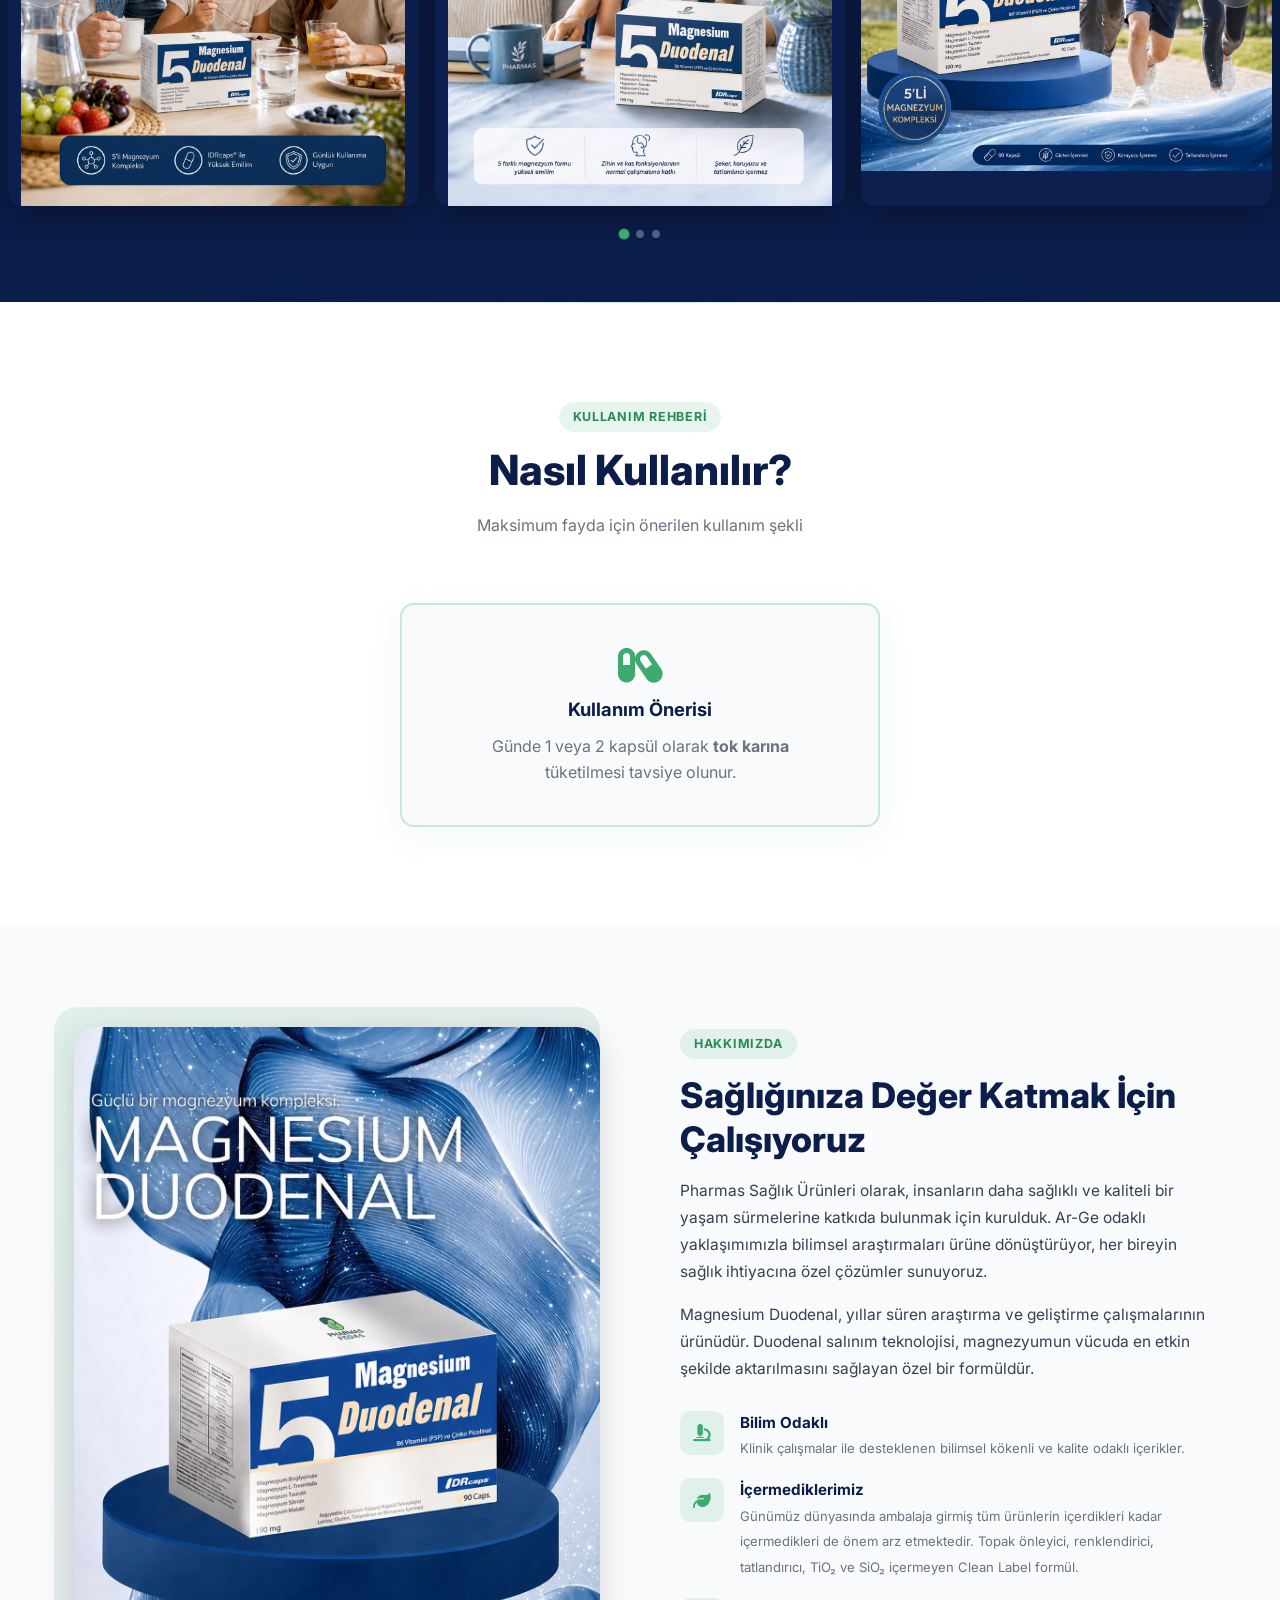
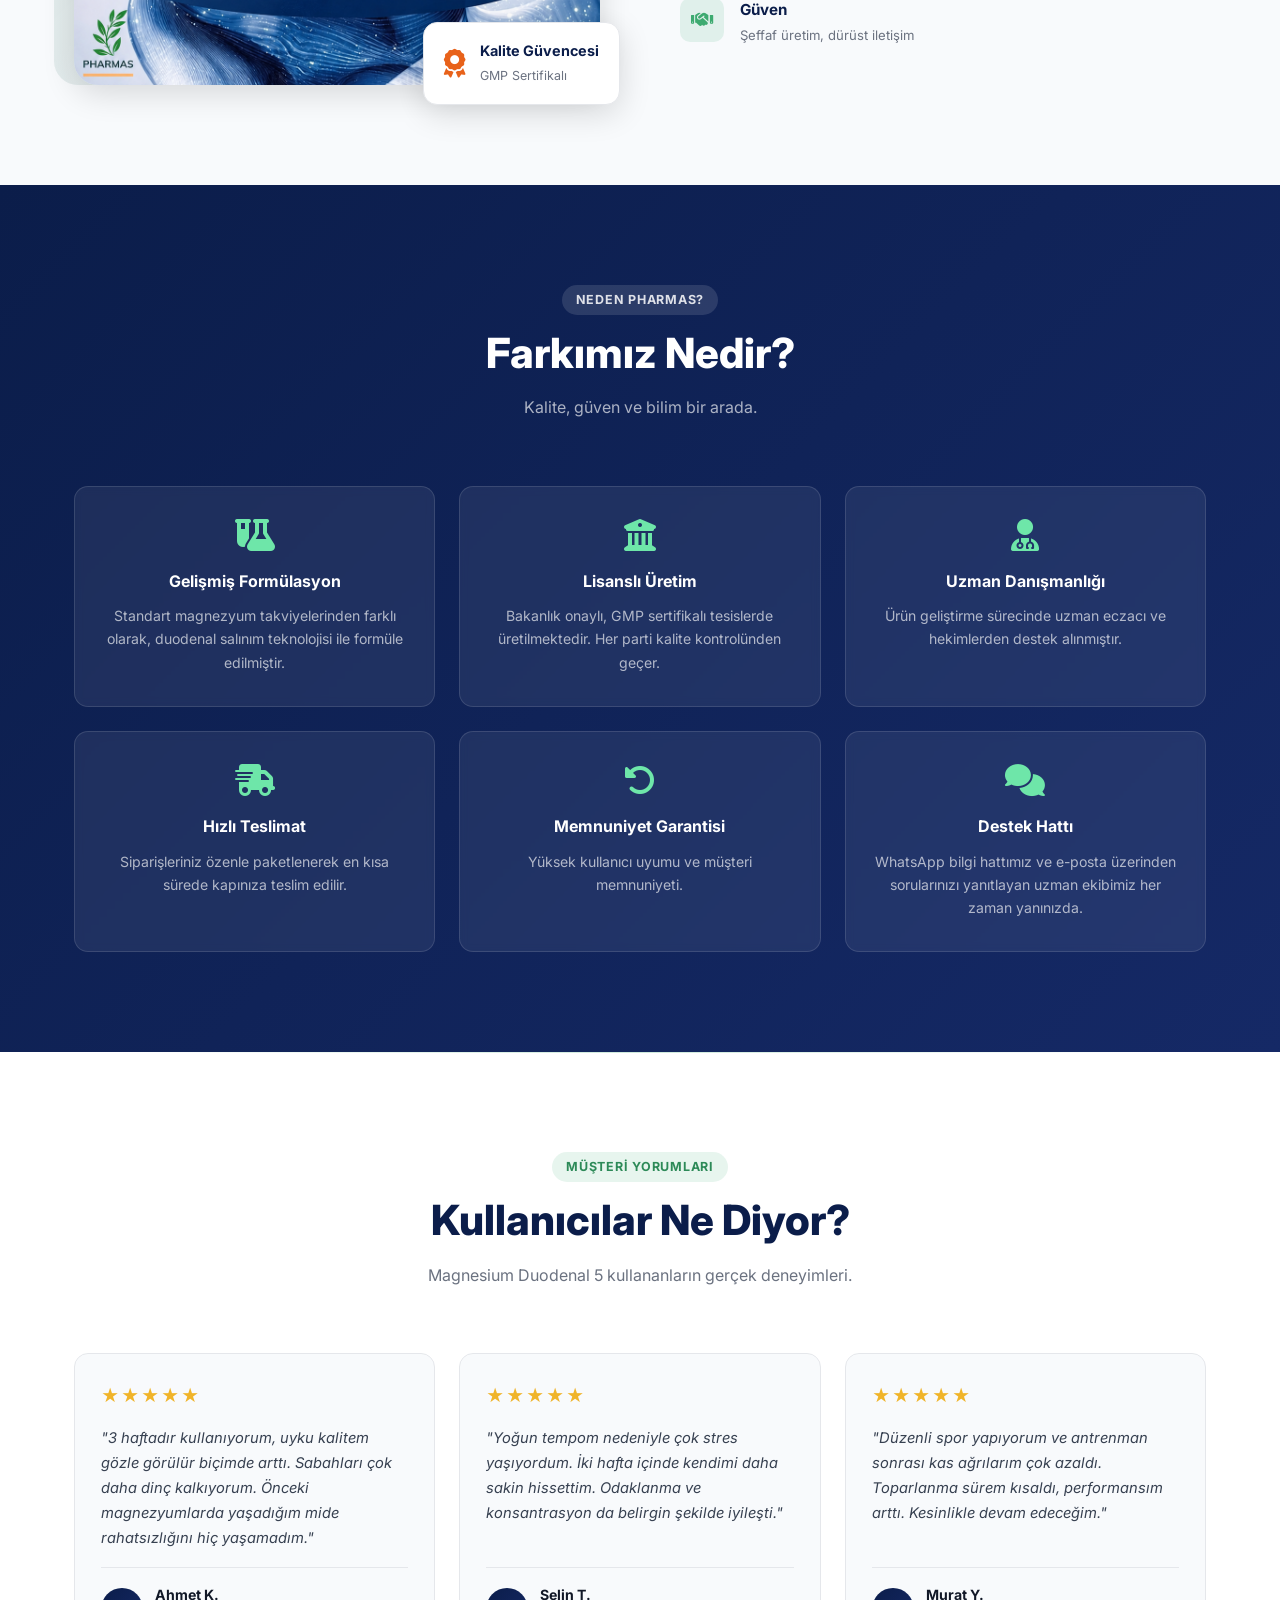
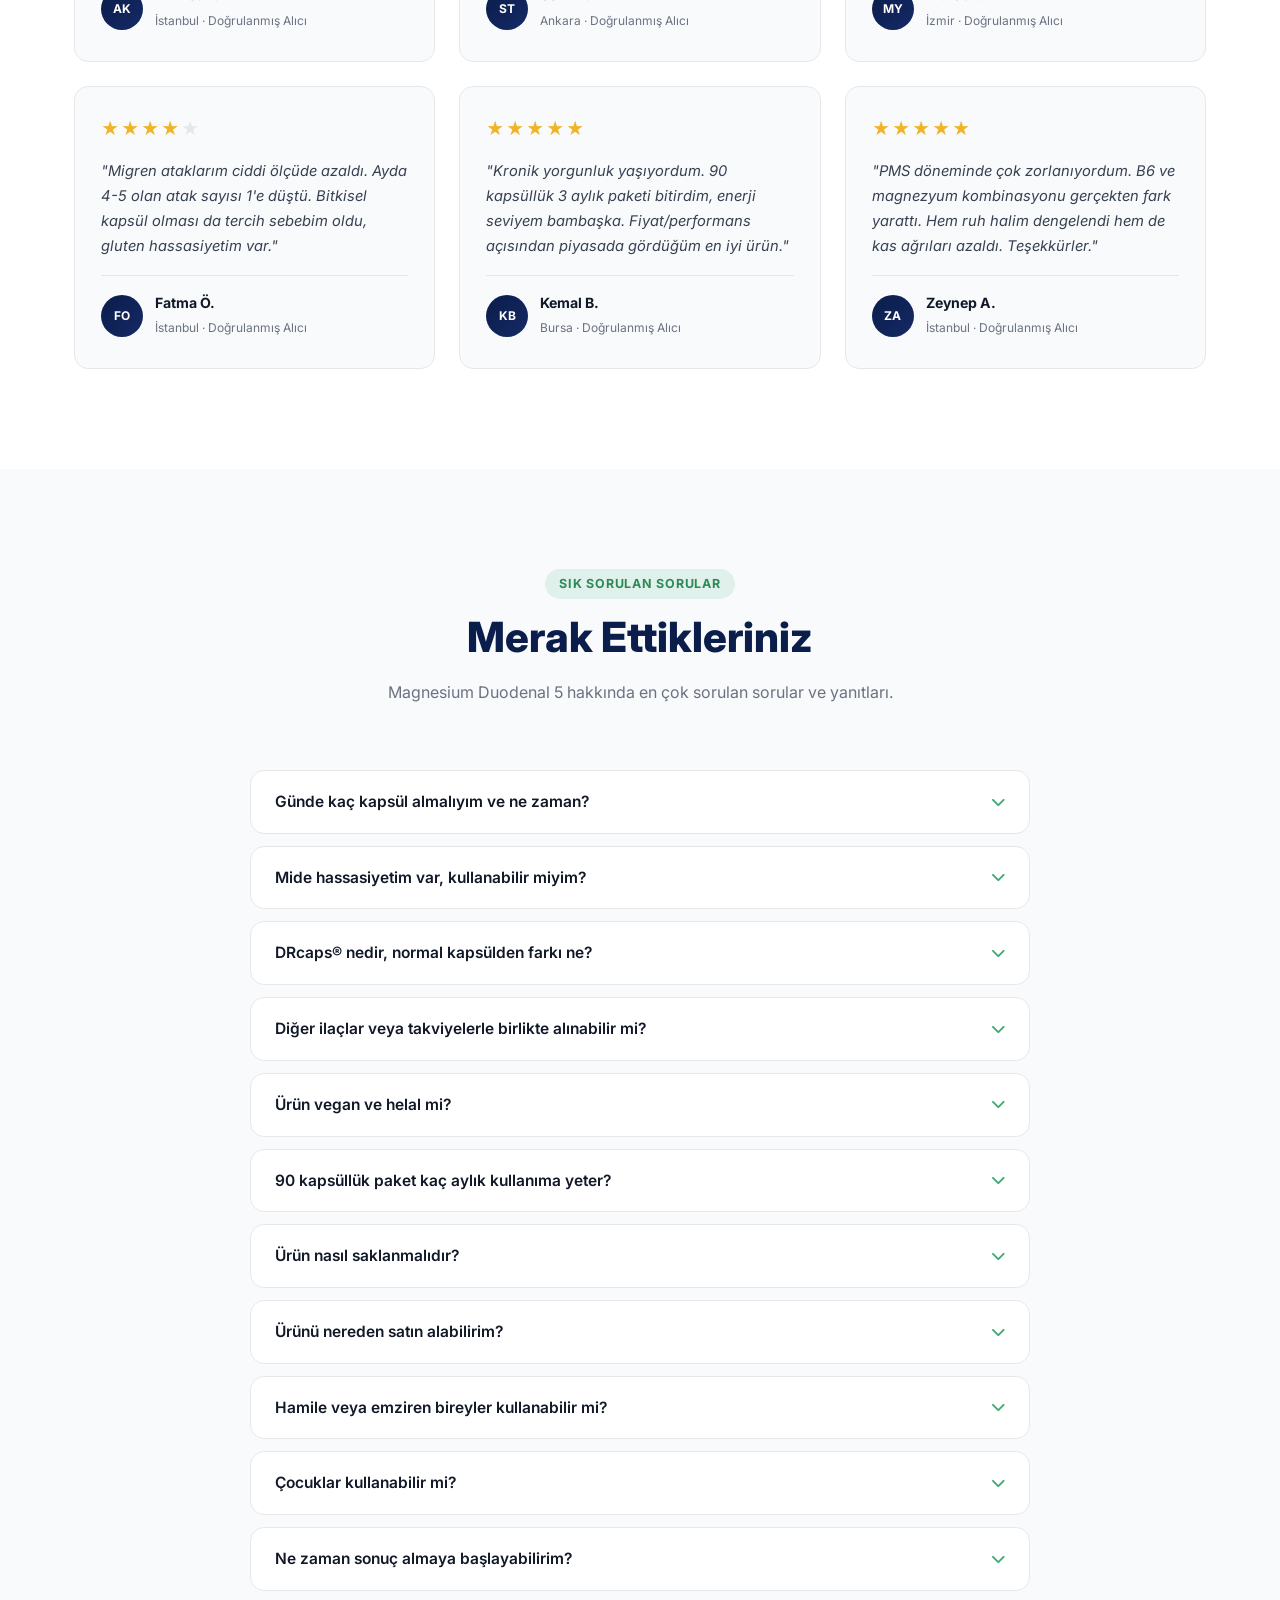
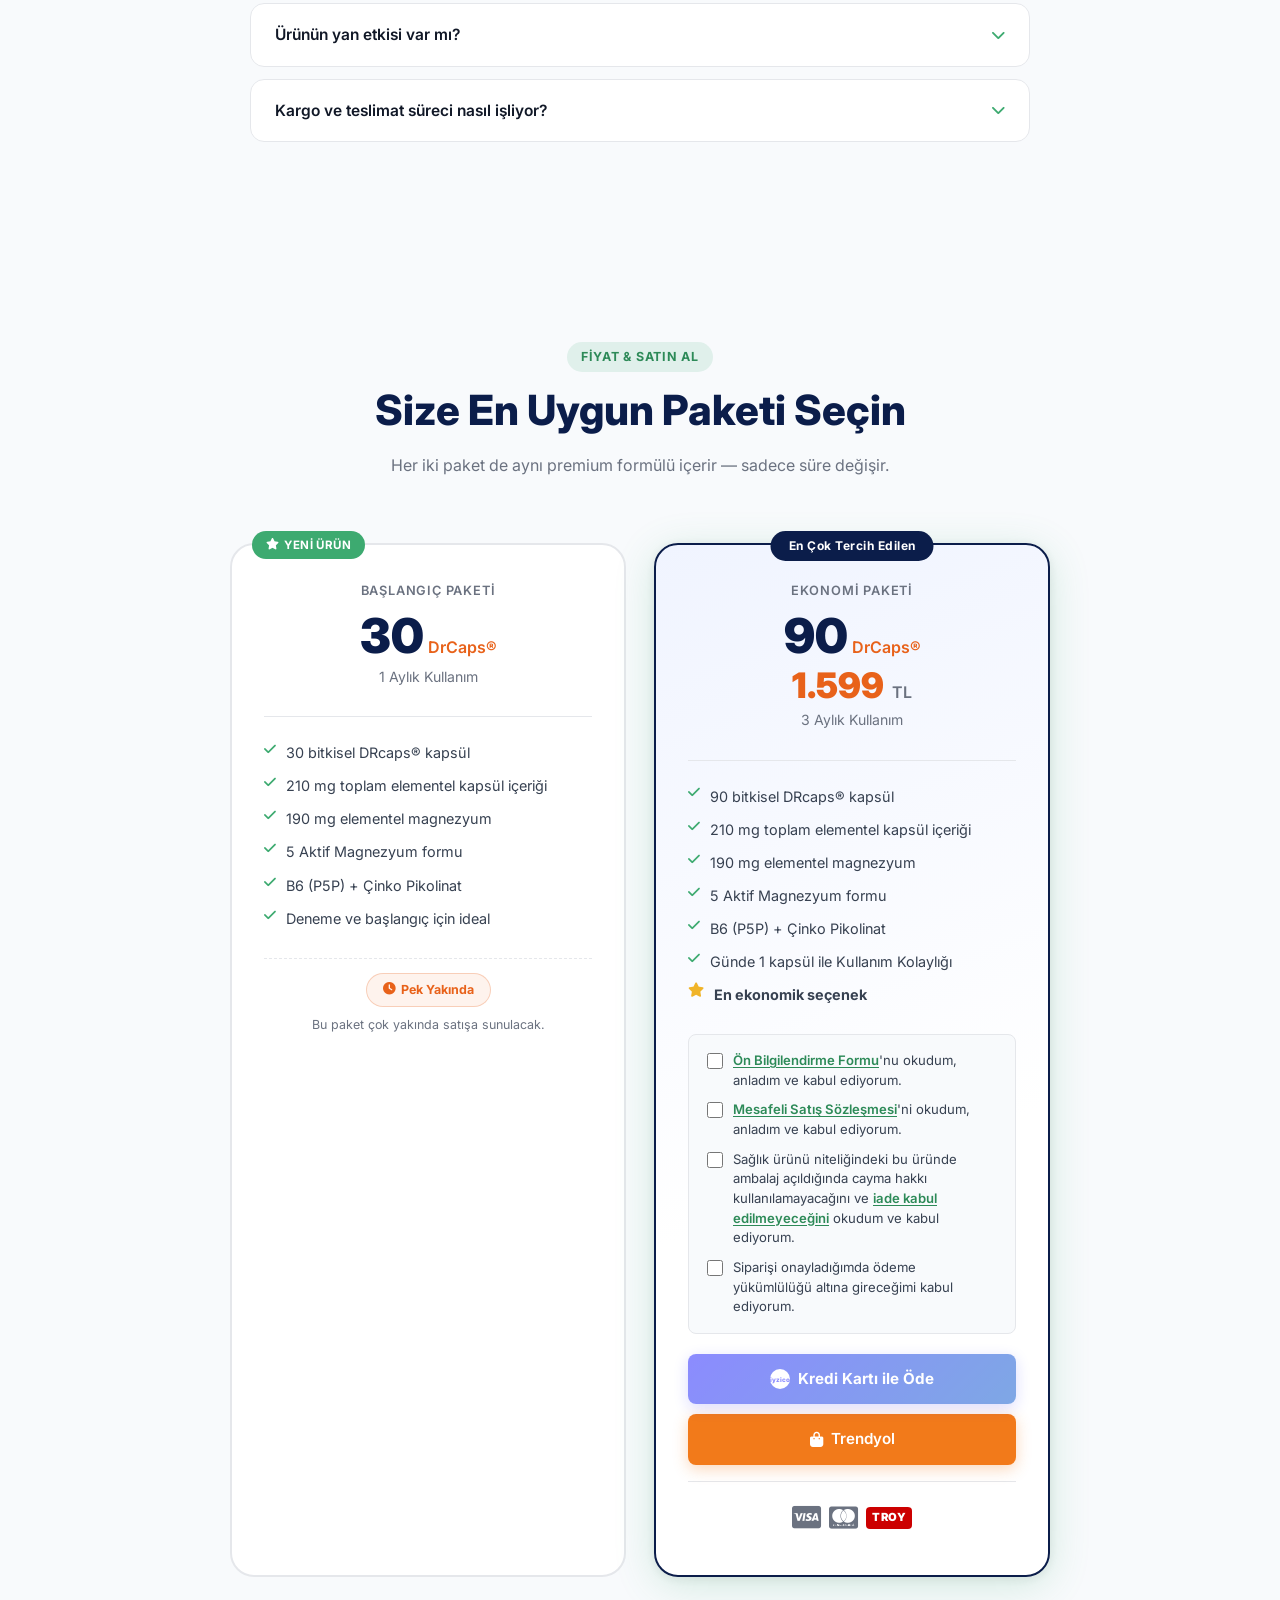
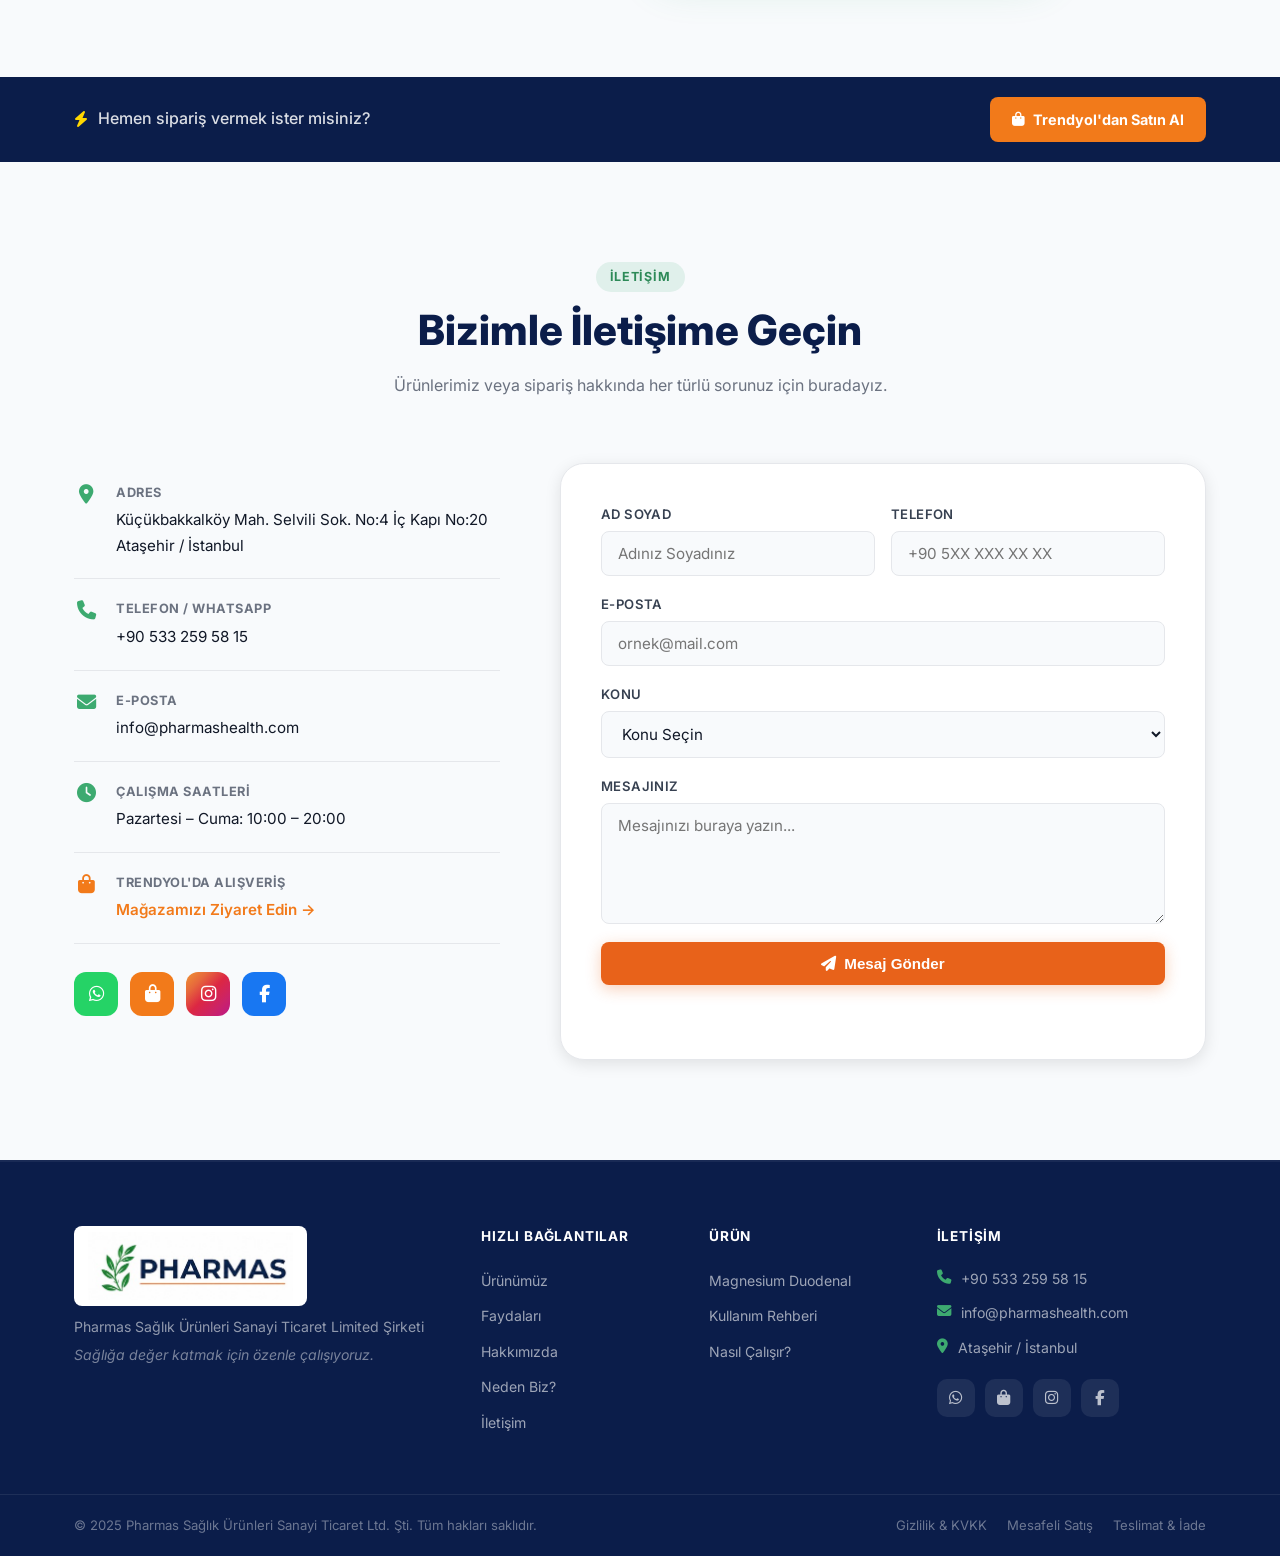
==== commit c4dc372f: "Add files via upload" ====
--- a/index.html
+++ b/index.html
@@ -569,7 +569,6 @@
           <div class="pricing-top">
             <span class="pricing-name">Başlangıç Paketi</span>
             <div class="pricing-qty">30<span>DrCaps®</span></div>
-            <div class="pricing-price">649 <span>TL</span></div>
             <p class="pricing-duration">1 Aylık Kullanım</p>
           </div>
           <ul class="pricing-features">
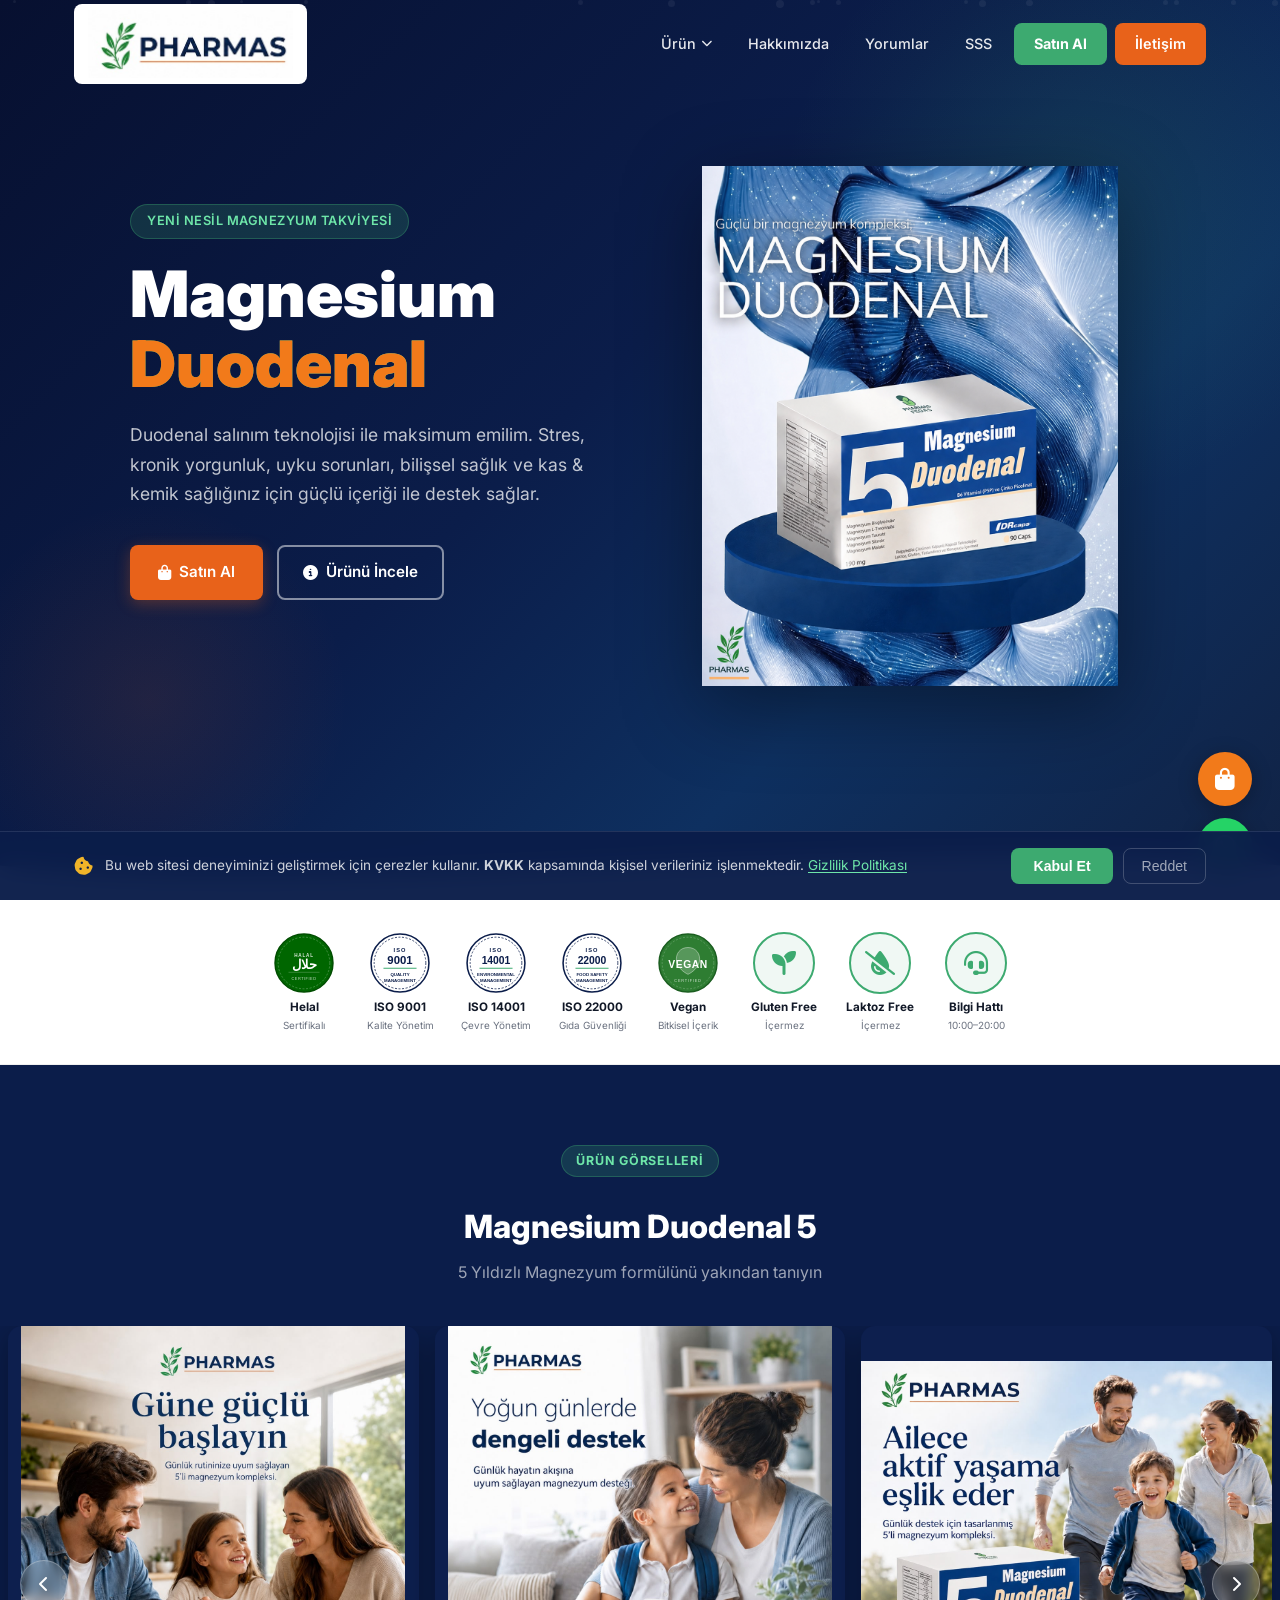
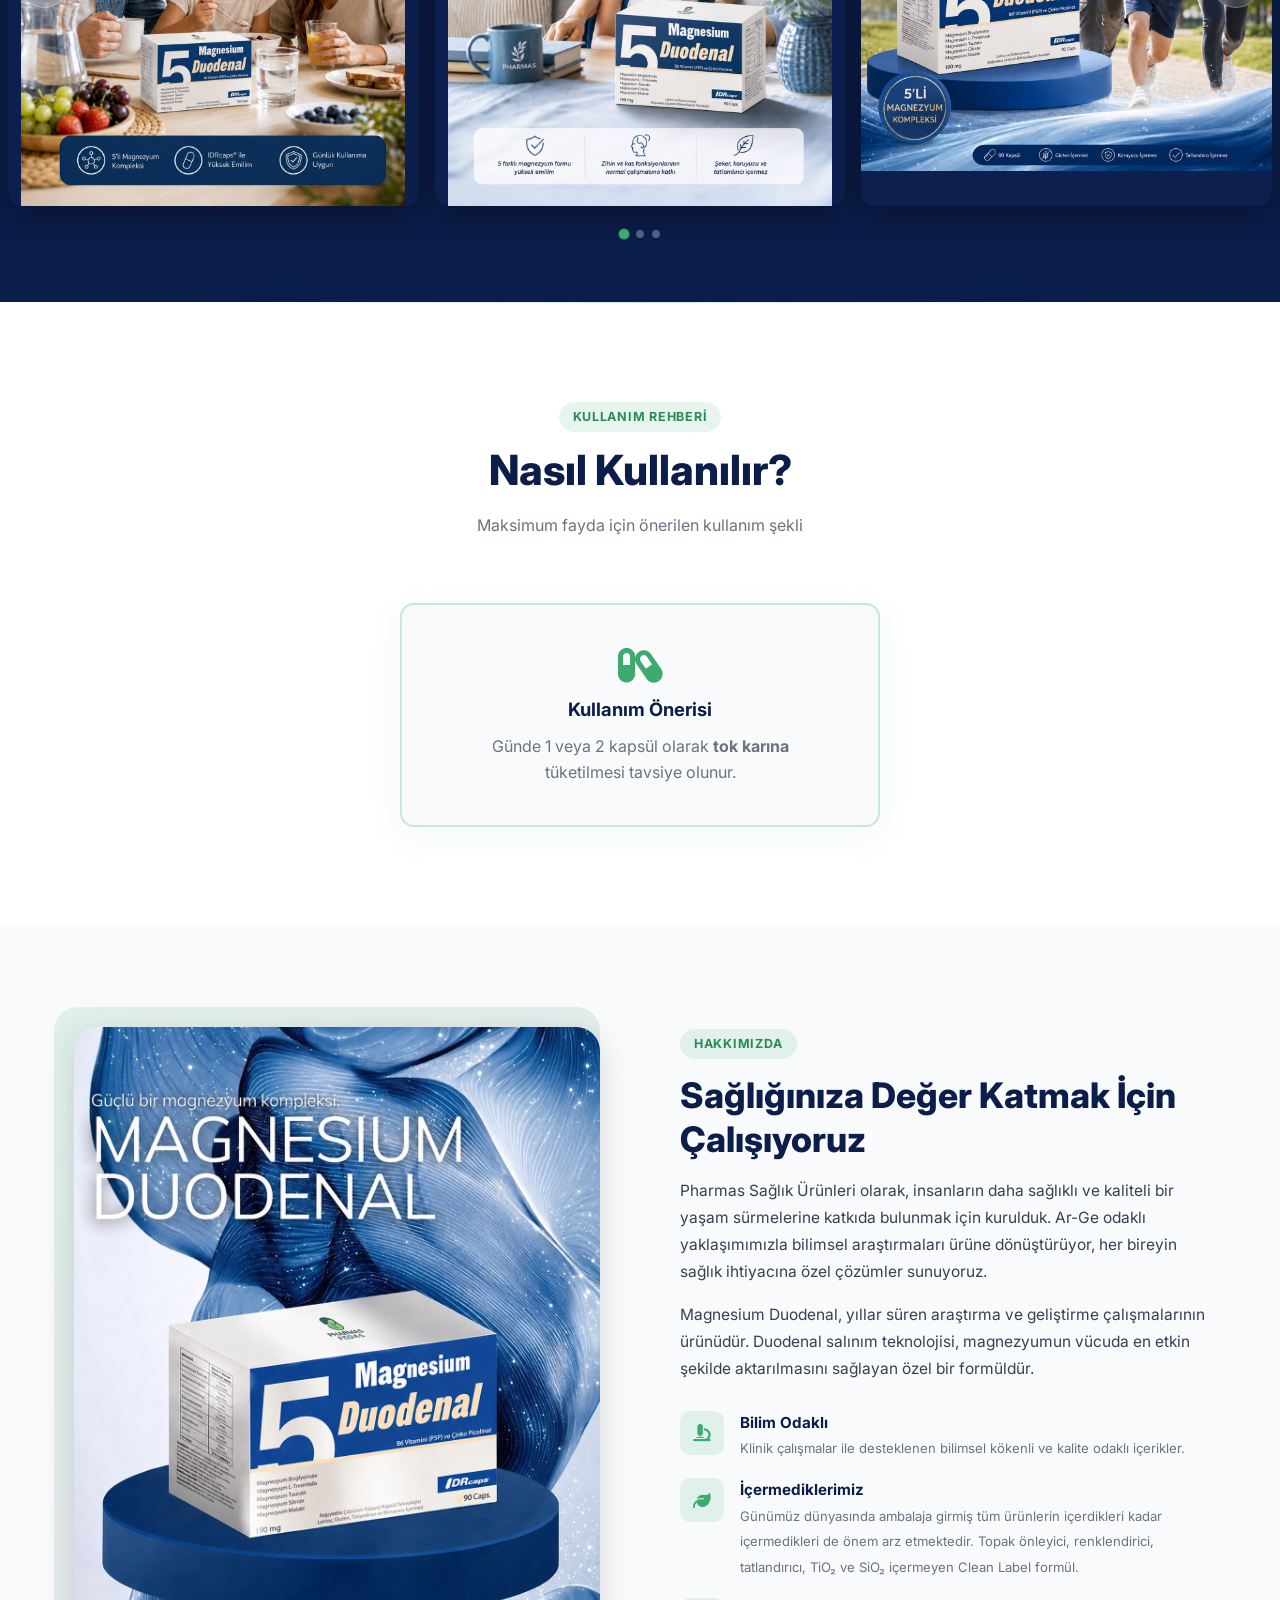
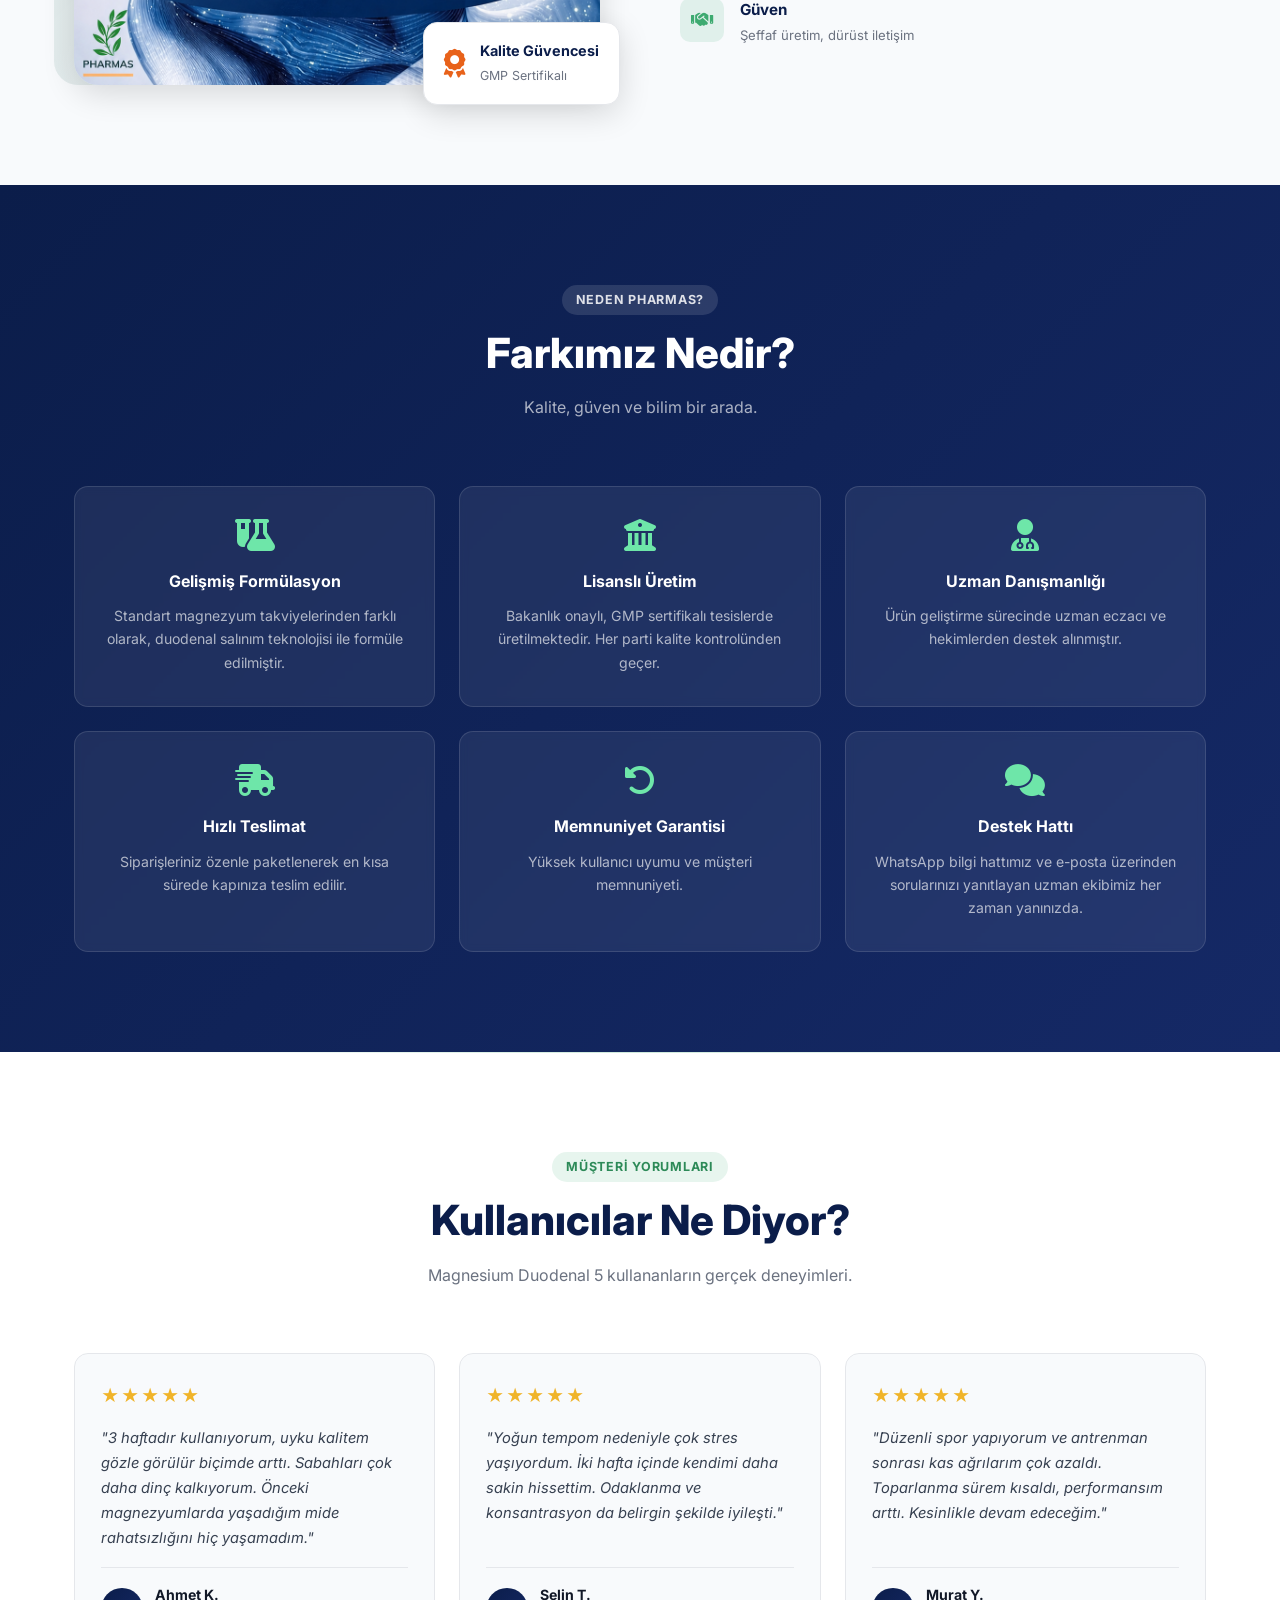
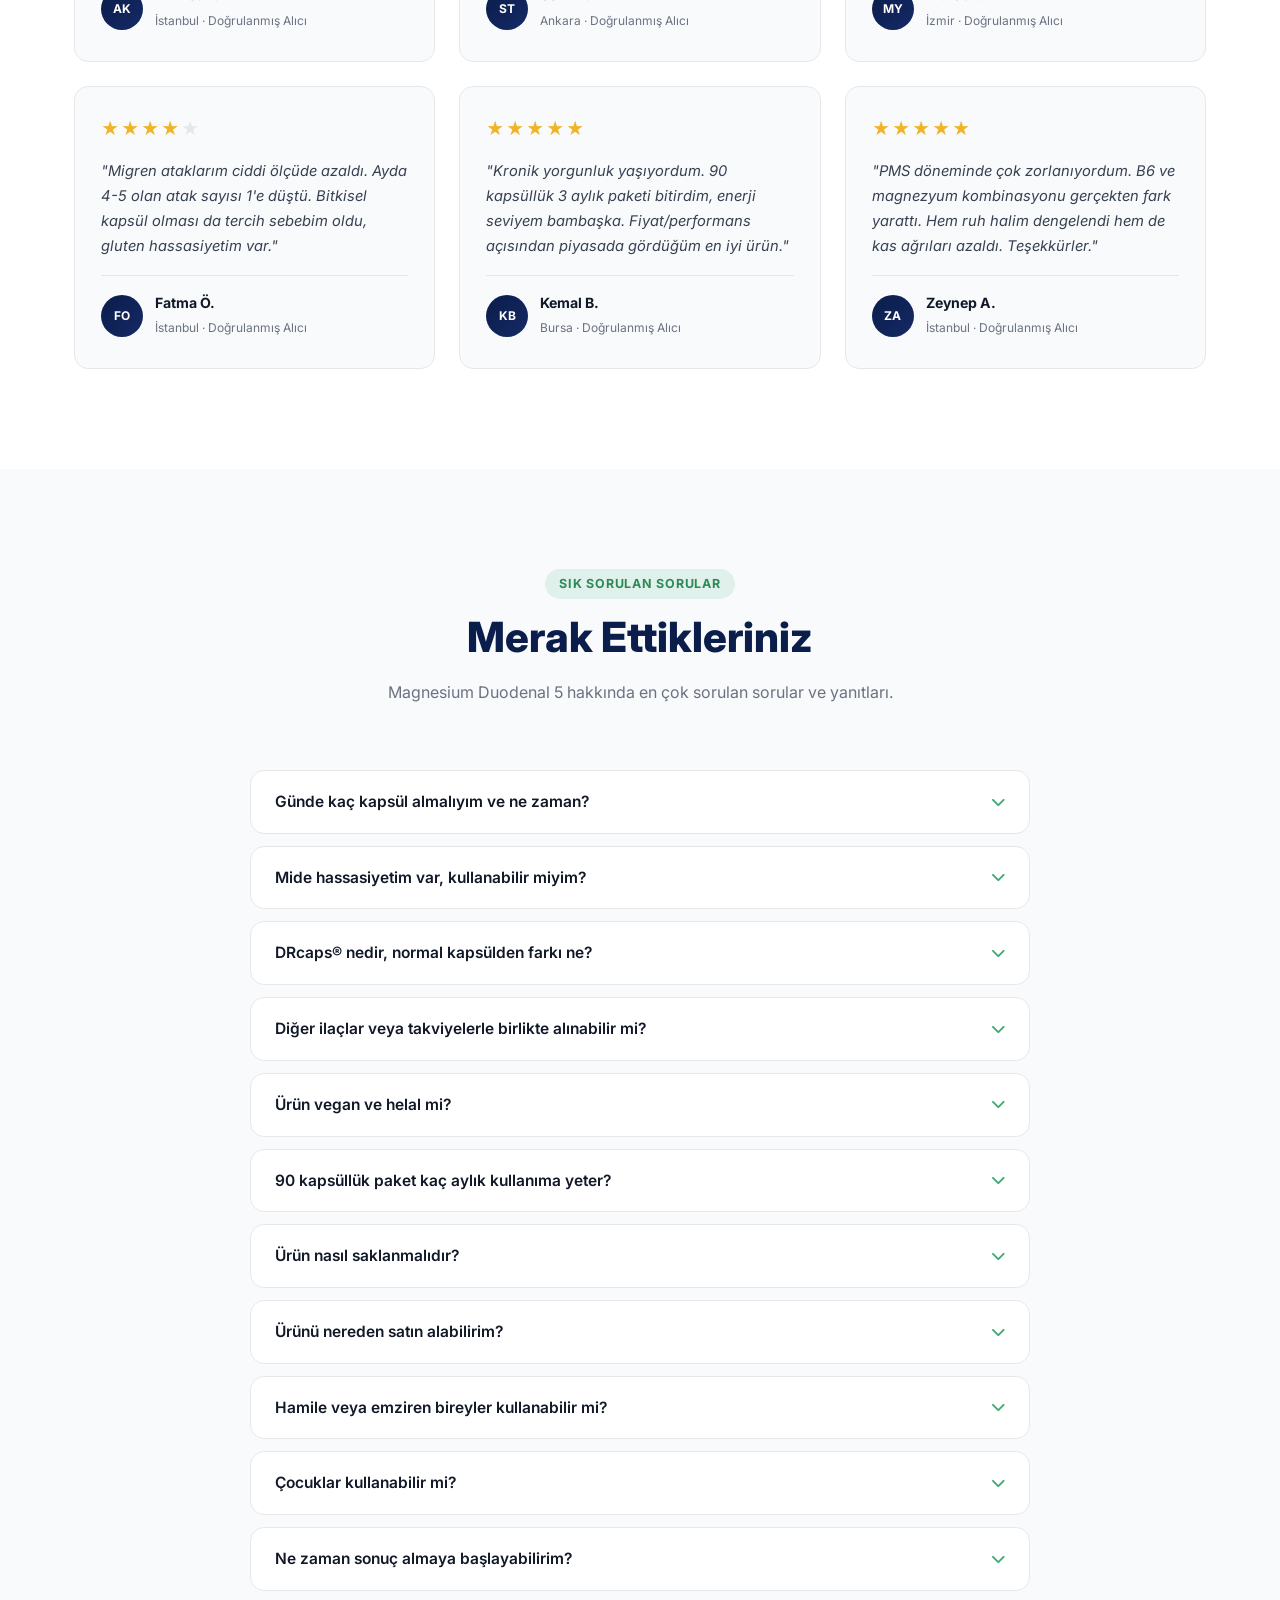
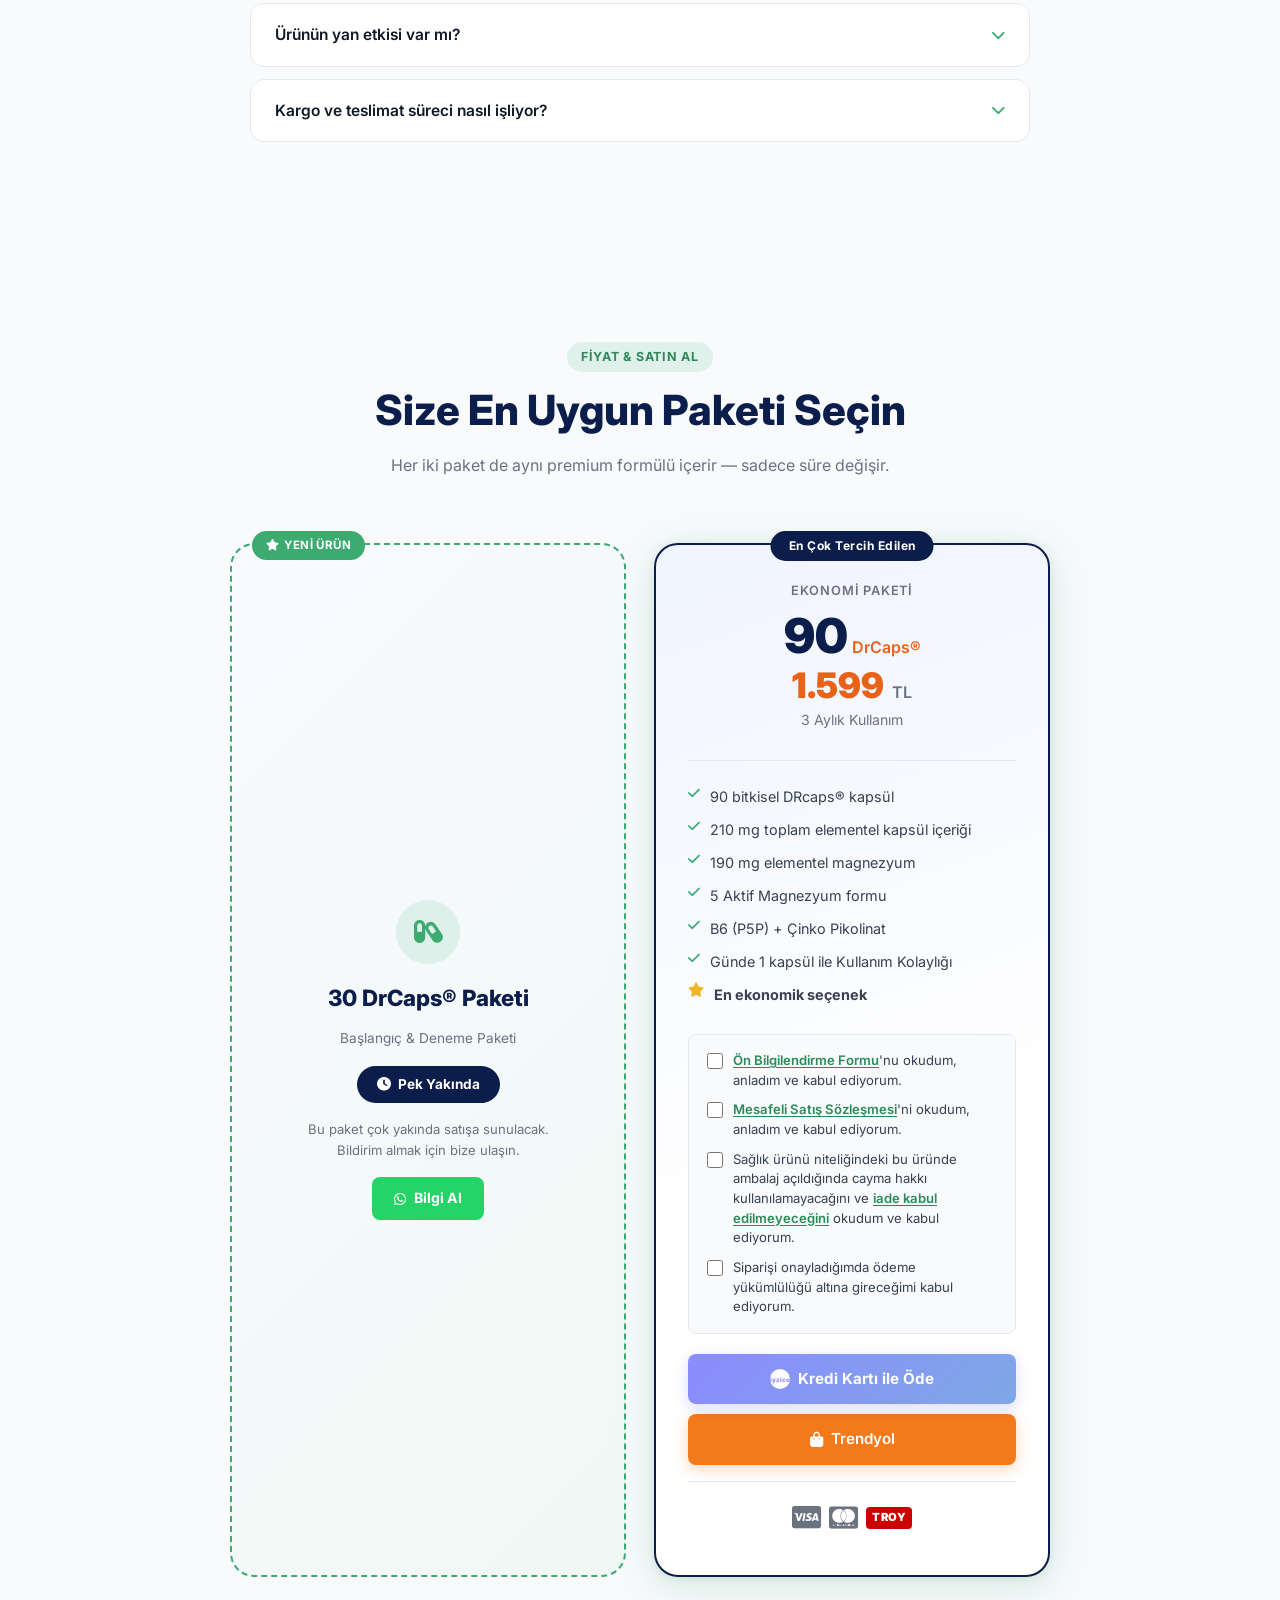
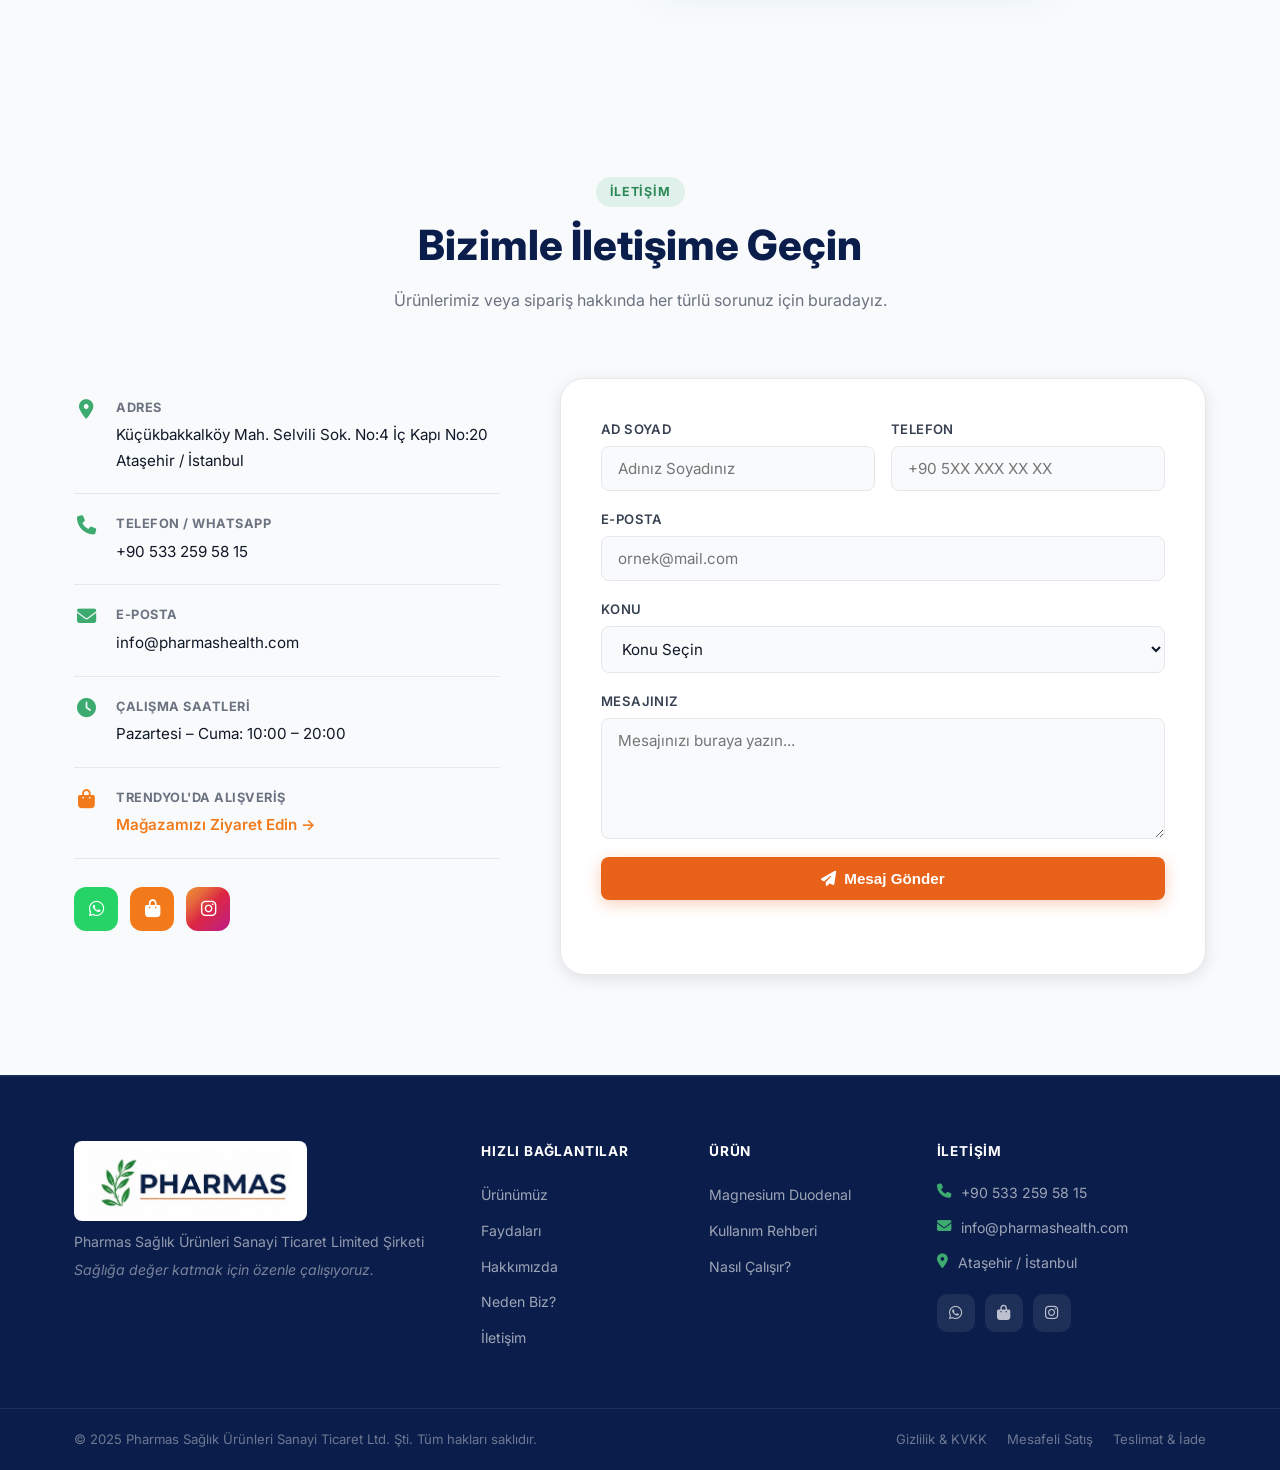
==== commit 5168f889: "Add files via upload" ====
--- a/index.html
+++ b/index.html
@@ -79,8 +79,7 @@
         <span class="badge">Yeni Nesil Magnezyum Takviyesi</span>
         <h1>Magnesium<br /><span class="highlight" style="color:#F27A1A !important;">Duodenal</span></h1>
         <p class="hero-sub">
-          Duodenal salınım teknolojisiyle maksimum emilim. Stres, yorgunluk ve
-          kas sağlığınız için bilimsel formül.
+          Duodenal salınım teknolojisi ile maksimum emilim. Stres, kronik yorgunluk, uyku sorunları, bilişsel sağlık ve kas &amp; kemik sağlığınız için güçlü içeriği ile destek sağlar.
         </p>
         <div class="hero-actions">
           <a href="#satin-al" class="btn-primary" onclick="document.getElementById('satin-al').scrollIntoView({behavior:'smooth'}); return false;">
@@ -564,24 +563,15 @@
         <p>Her iki paket de aynı premium formülü içerir — sadece süre değişir.</p>
       </div>
       <div class="pricing-grid">
-        <div class="pricing-card" data-aos="fade-up" data-aos-delay="0">
+        <div class="pricing-card pricing-soon-card" data-aos="fade-up" data-aos-delay="0">
           <div class="pricing-new-badge"><i class="fa-solid fa-star"></i> Yeni Ürün</div>
-          <div class="pricing-top">
-            <span class="pricing-name">Başlangıç Paketi</span>
-            <div class="pricing-qty">30<span>DrCaps®</span></div>
-            <p class="pricing-duration">1 Aylık Kullanım</p>
-          </div>
-          <ul class="pricing-features">
-            <li><i class="fa-solid fa-check"></i> 30 bitkisel DRcaps® kapsül</li>
-            <li><i class="fa-solid fa-check"></i> 210 mg toplam elementel kapsül içeriği</li>
-            <li><i class="fa-solid fa-check"></i> 190 mg elementel magnezyum</li>
-            <li><i class="fa-solid fa-check"></i> 5 Aktif Magnezyum formu</li>
-            <li><i class="fa-solid fa-check"></i> B6 (P5P) + Çinko Pikolinat</li>
-            <li><i class="fa-solid fa-check"></i> Deneme ve başlangıç için ideal</li>
-          </ul>
-          <div class="pricing-soon-wrap">
-            <span class="pricing-soon-badge"><i class="fa-solid fa-clock"></i> Pek Yakında</span>
-            <p class="pricing-soon-note">Bu paket çok yakında satışa sunulacak.</p>
+          <div class="pricing-soon-center">
+            <div class="pricing-soon-icon"><i class="fa-solid fa-capsules"></i></div>
+            <h3 class="pricing-soon-title">30 DrCaps® Paketi</h3>
+            <p class="pricing-soon-subtitle">Başlangıç & Deneme Paketi</p>
+            <span class="pricing-soon-badge-big"><i class="fa-solid fa-clock"></i> Pek Yakında</span>
+            <p class="pricing-soon-desc">Bu paket çok yakında satışa sunulacak.<br>Bildirim almak için bize ulaşın.</p>
+            <a href="https://wa.me/905332595815?text=30%20kapsüllük%20paket%20hakkında%20bilgi%20almak%20istiyorum." target="_blank" class="pricing-soon-btn"><i class="fa-brands fa-whatsapp"></i> Bilgi Al</a>
           </div>
         </div>
 
@@ -647,15 +637,7 @@
   </section>
 
   <!-- ========== QUICK ORDER STRIP ========== -->
-  <div class="order-strip">
-    <div class="container order-strip-inner">
-      <p><i class="fa-solid fa-bolt"></i> Hemen sipariş vermek ister misiniz?</p>
-      <div class="order-strip-btns">
-        <a href="https://www.trendyol.com/magaza/pharmas-health-m-1272271?channelId=1&sst=0&sk=1" class="strip-btn-ty" target="_blank">
-          <i class="fa-solid fa-bag-shopping"></i> Trendyol'dan Satın Al
-        </a>
-      </div>
-    </div>
+</div>
   </div>
 
   <!-- ========== CONTACT ========== -->
@@ -716,9 +698,6 @@
             <a href="#" class="social-btn instagram" aria-label="Instagram" target="_blank">
               <i class="fa-brands fa-instagram"></i>
             </a>
-            <a href="#" class="social-btn facebook" aria-label="Facebook" target="_blank">
-              <i class="fa-brands fa-facebook-f"></i>
-            </a>
           </div>
         </div>
 
@@ -808,7 +787,6 @@
           <a href="https://wa.me/905332595815" target="_blank" aria-label="WhatsApp"><i class="fa-brands fa-whatsapp"></i></a>
           <a href="https://www.trendyol.com/magaza/pharmas-health-m-1272271?channelId=1&sst=0&sk=1" target="_blank" aria-label="Trendyol"><i class="fa-solid fa-bag-shopping"></i></a>
           <a href="#" target="_blank" aria-label="Instagram"><i class="fa-brands fa-instagram"></i></a>
-          <a href="#" target="_blank" aria-label="Facebook"><i class="fa-brands fa-facebook-f"></i></a>
         </div>
       </div>
     </div>
@@ -951,16 +929,12 @@
               <tr><td>Magnezyum Malat</td><td>10 mg</td></tr>
               <tr><td>B6 Vitamini (P5P)</td><td>10 mg</td></tr>
               <tr><td>Çinko Pikolinat</td><td>10 mg</td></tr>
-              <tr class="ing-total"><td>Toplam Elementel Kapsül İçeriği</td><td>210 mg</td></tr>
+              <tr class="ing-total"><td>Toplam Elementel Kapsül İçeriği</td><td>190 mg</td></tr>
               <tr class="ing-total-sub"><td>— Toplam Elementel Magnezyum</td><td>190 mg</td></tr>
             </table>
           </div>
 
           <div class="order-buttons">
-            <a href="https://www.trendyol.com/magaza/pharmas-health-m-1272271?channelId=1&sst=0&sk=1" class="btn-trendyol btn-lg" target="_blank">
-              <svg width="18" height="18" viewBox="0 0 40 40" fill="none"><circle cx="20" cy="20" r="20" fill="#F27A1A"/><path d="M12 14h16l-2.5 10H14.5L12 14z" fill="white"/><path d="M15 12l1 4M25 12l-1 4" stroke="white" stroke-width="1.5" stroke-linecap="round"/></svg>
-              Trendyol'da Satın Al
-            </a>
           </div>
         </div>
       </div>
--- a/css/style.css
+++ b/css/style.css
@@ -3718,3 +3718,78 @@
 #trust-bar {
   border-bottom: 1px solid rgba(0,0,0,0.06);
 }
+
+/* ── Pek Yakında Kartı ── */
+.pricing-soon-card {
+  display: flex;
+  flex-direction: column;
+  align-items: center;
+  justify-content: center;
+  min-height: 380px;
+  background: linear-gradient(135deg, #f8faff 0%, #f0f8f4 100%);
+  border: 2px dashed var(--accent) !important;
+  text-align: center;
+}
+.pricing-soon-center {
+  display: flex;
+  flex-direction: column;
+  align-items: center;
+  gap: 12px;
+  padding: 32px 24px;
+}
+.pricing-soon-icon {
+  width: 64px;
+  height: 64px;
+  border-radius: 50%;
+  background: rgba(61,170,112,0.12);
+  display: flex;
+  align-items: center;
+  justify-content: center;
+  font-size: 1.6rem;
+  color: var(--accent);
+  margin-bottom: 4px;
+}
+.pricing-soon-title {
+  font-size: 1.4rem;
+  font-weight: 800;
+  color: var(--primary);
+  margin: 0;
+}
+.pricing-soon-subtitle {
+  font-size: 0.85rem;
+  color: var(--text-light);
+  margin: 0;
+}
+.pricing-soon-badge-big {
+  display: inline-flex;
+  align-items: center;
+  gap: 7px;
+  background: var(--primary);
+  color: #fff;
+  padding: 8px 20px;
+  border-radius: 100px;
+  font-size: 0.85rem;
+  font-weight: 700;
+  margin: 4px 0;
+}
+.pricing-soon-desc {
+  font-size: 0.82rem;
+  color: var(--text-light);
+  line-height: 1.6;
+  margin: 0;
+}
+.pricing-soon-btn {
+  display: inline-flex;
+  align-items: center;
+  gap: 8px;
+  background: #25D366;
+  color: #fff;
+  padding: 10px 22px;
+  border-radius: var(--radius-sm);
+  font-size: 0.88rem;
+  font-weight: 700;
+  text-decoration: none;
+  margin-top: 4px;
+  transition: opacity 0.2s, transform 0.2s;
+}
+.pricing-soon-btn:hover { opacity: 0.88; transform: translateY(-1px); }
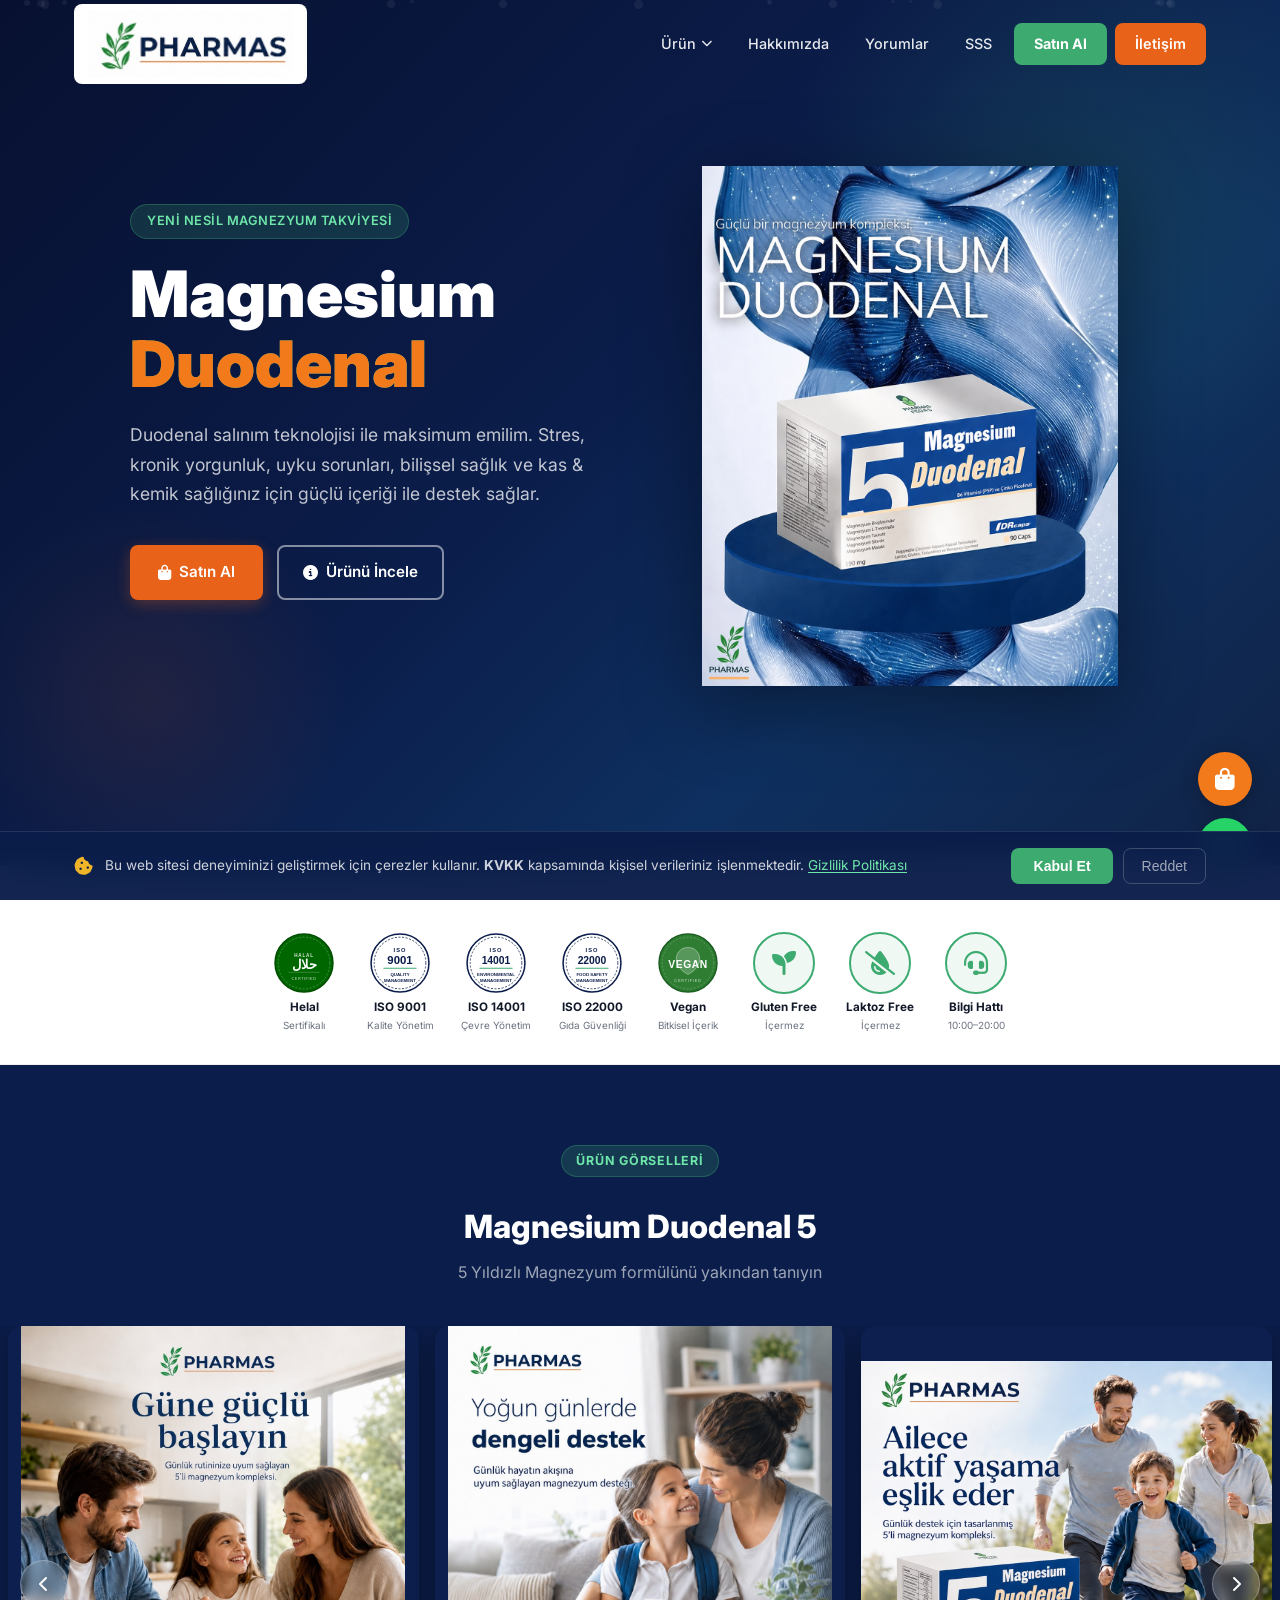
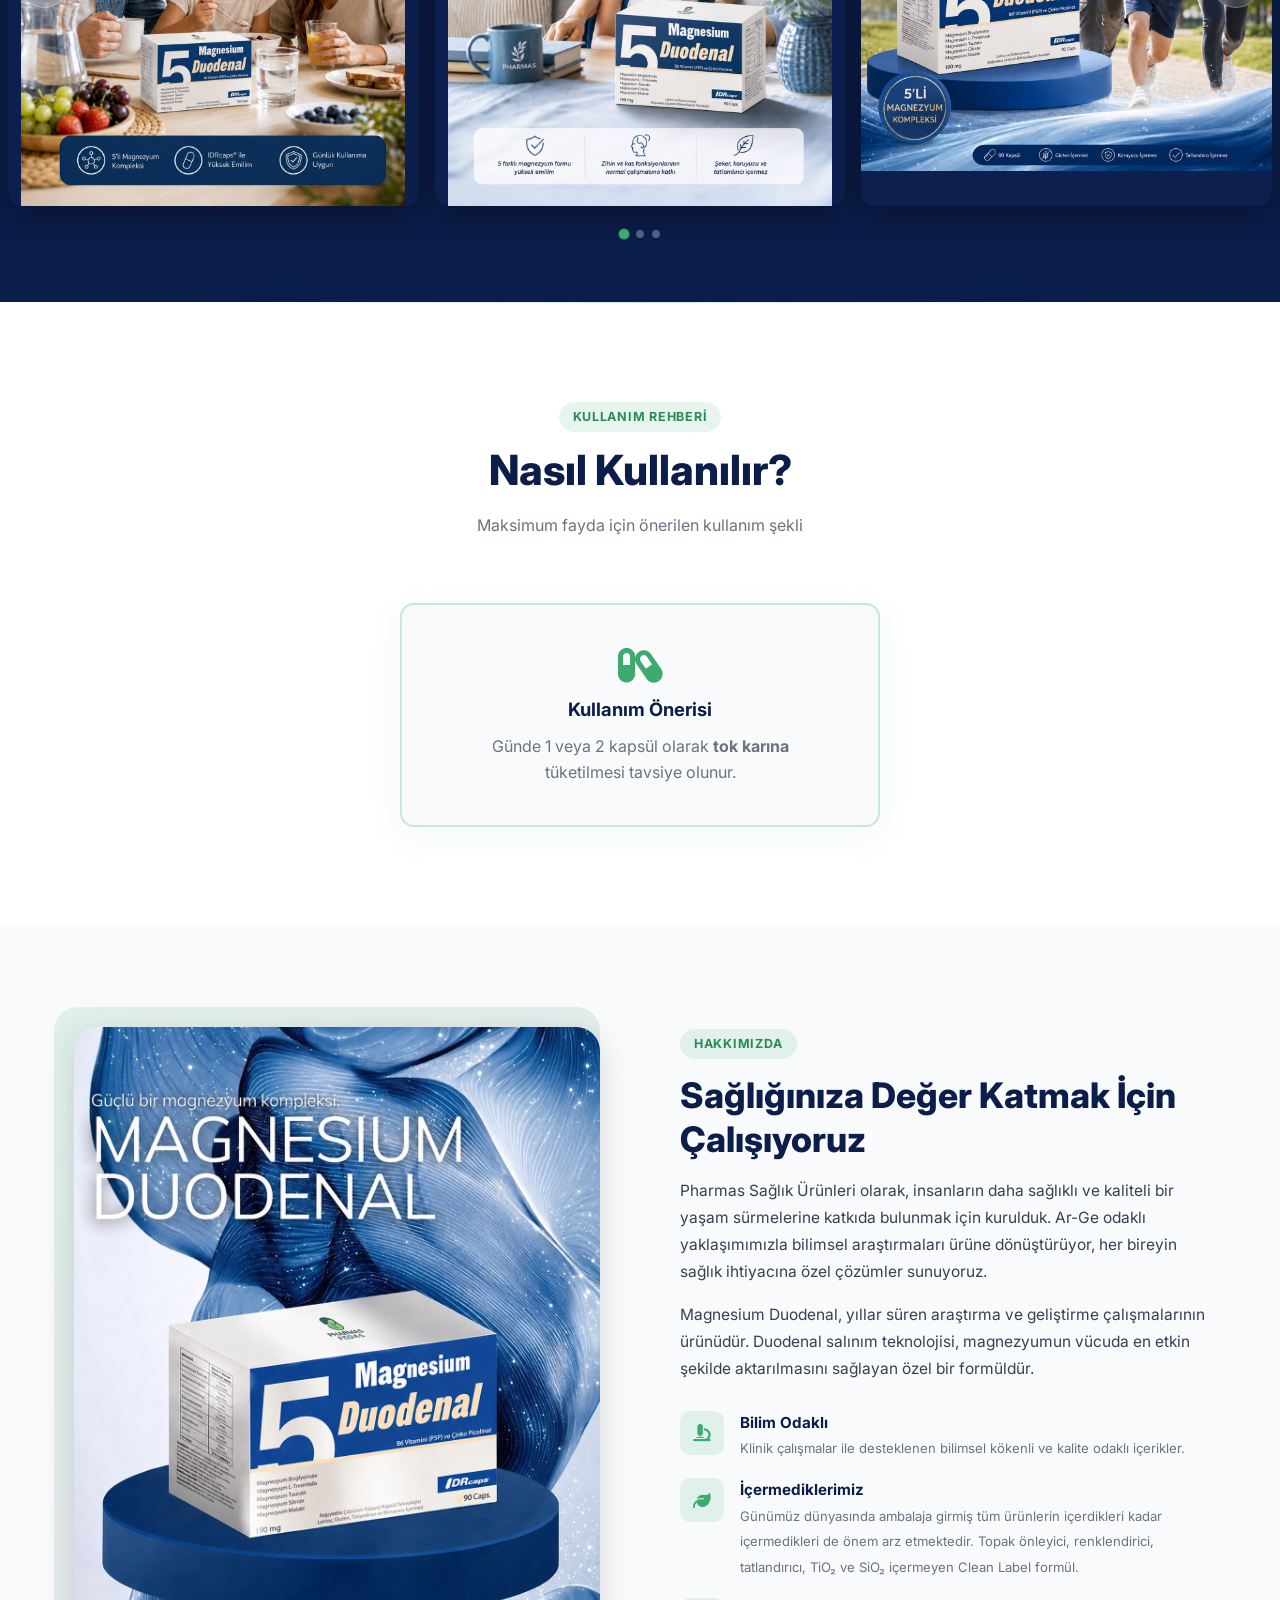
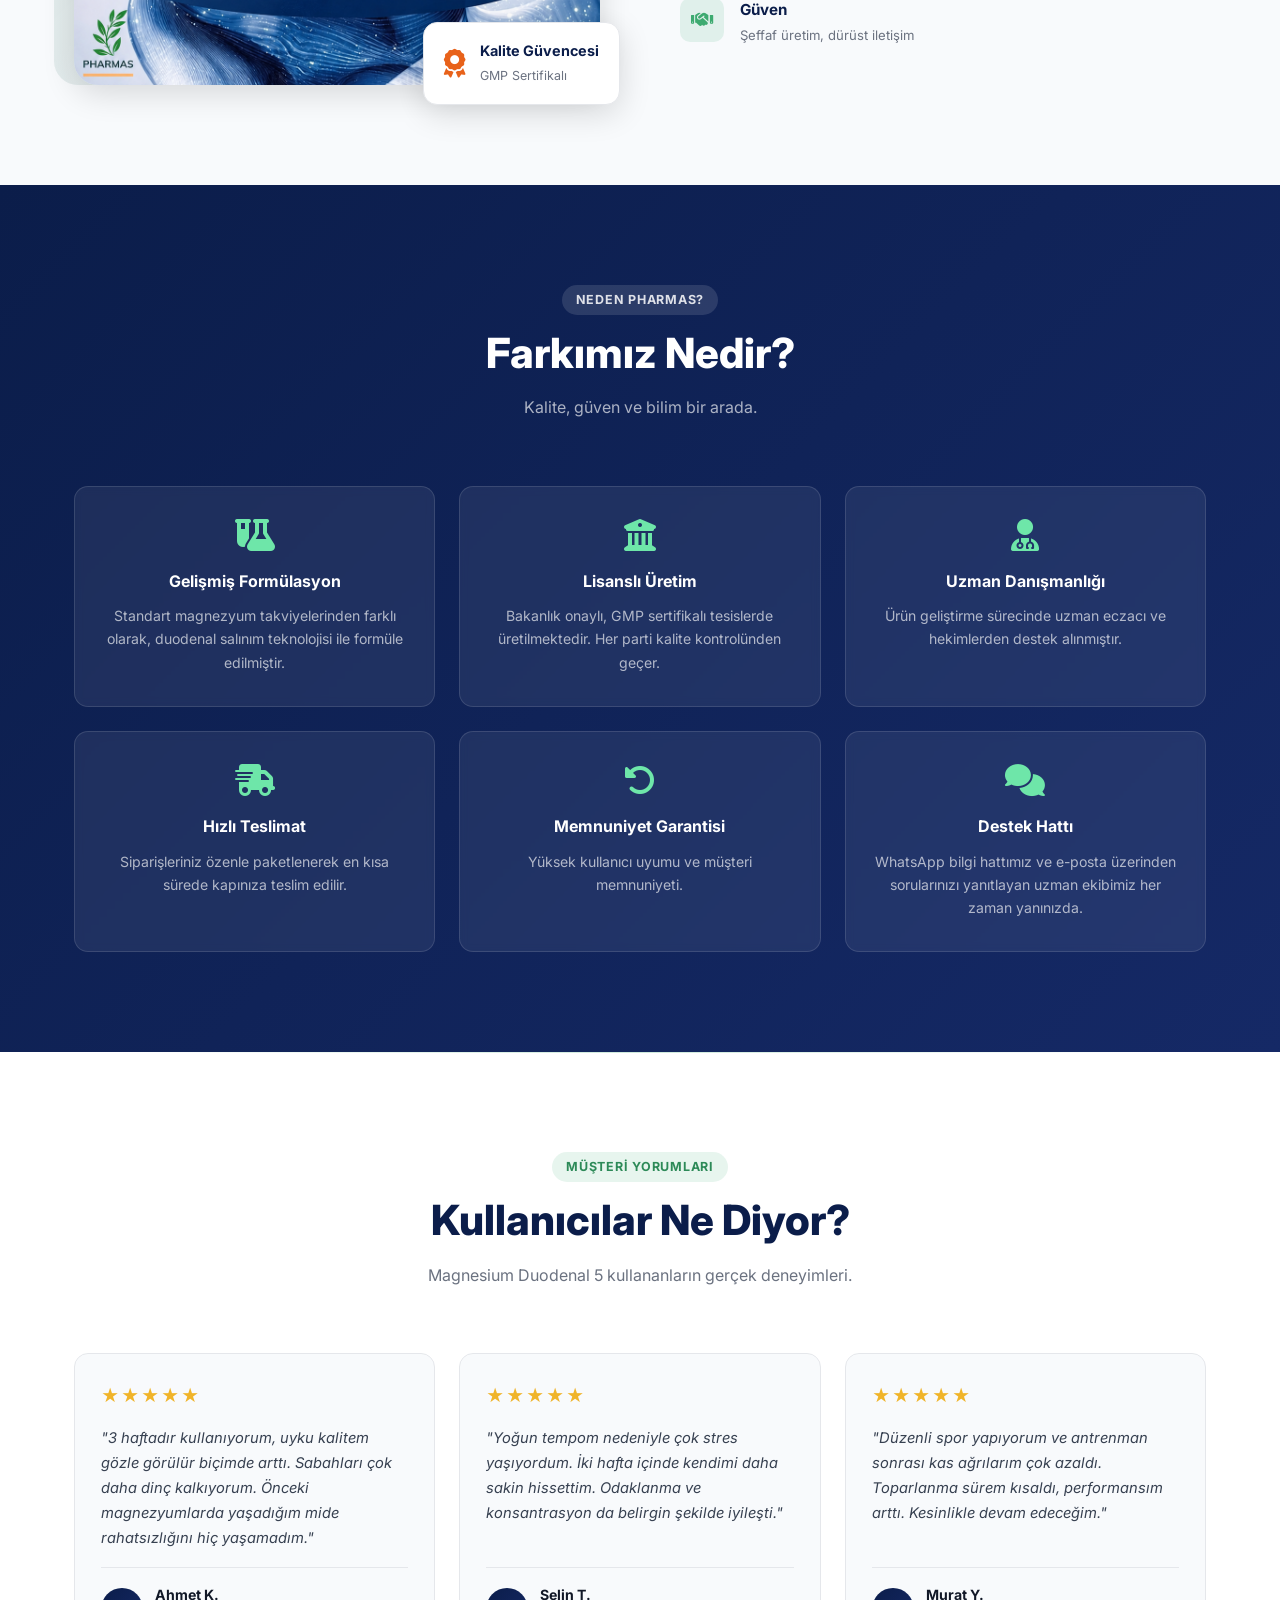
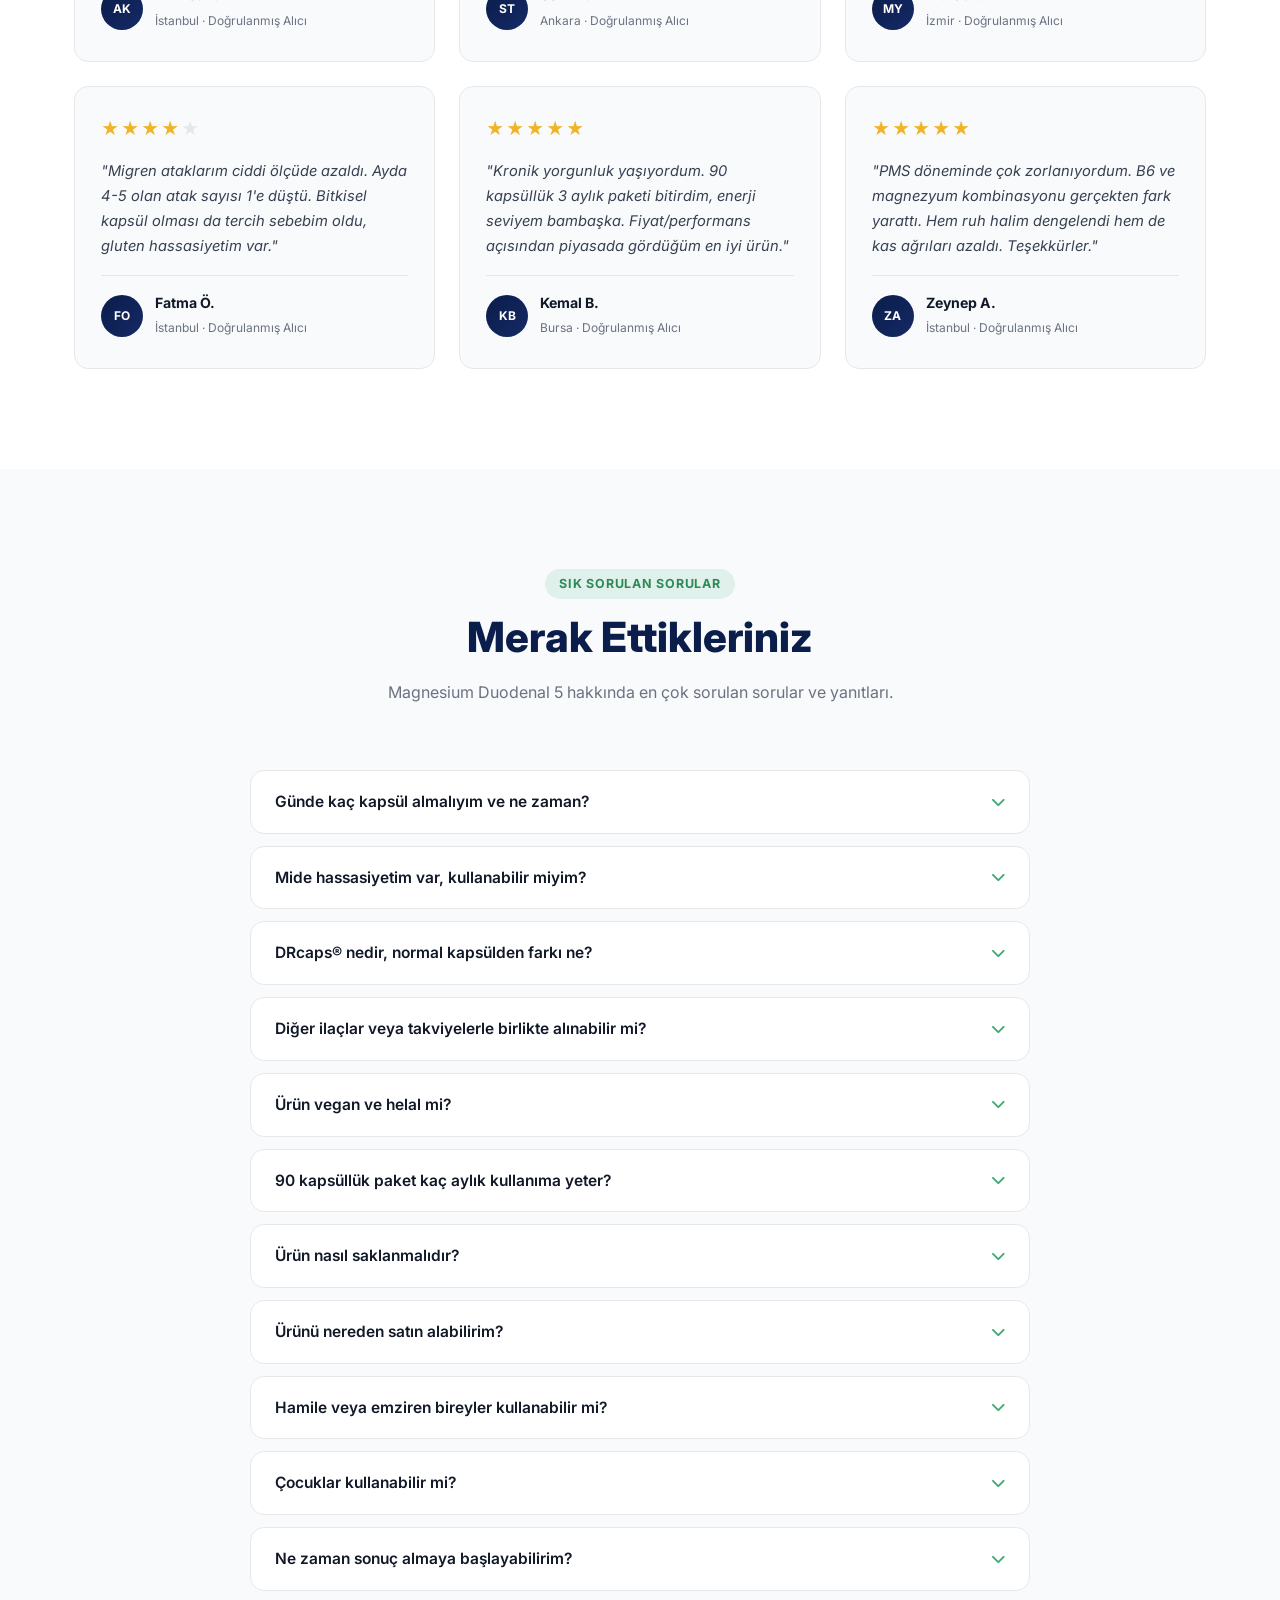
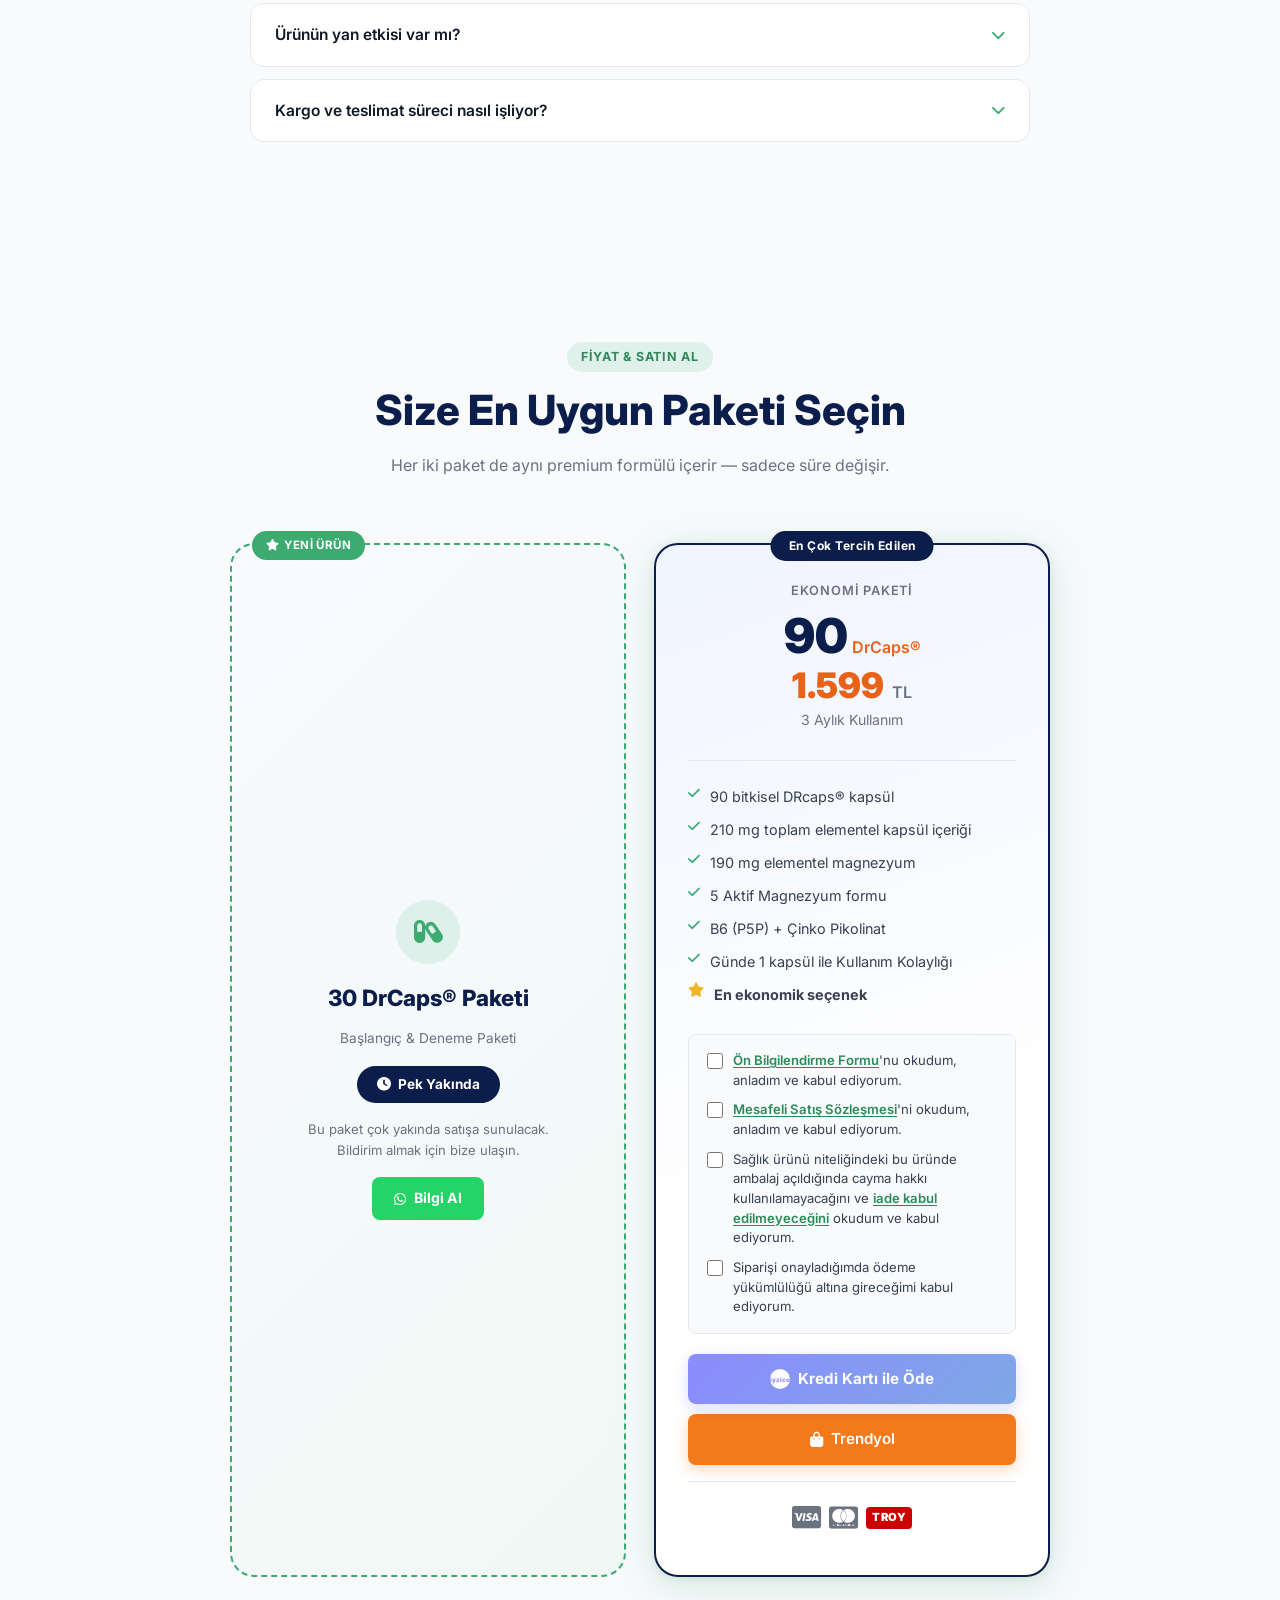
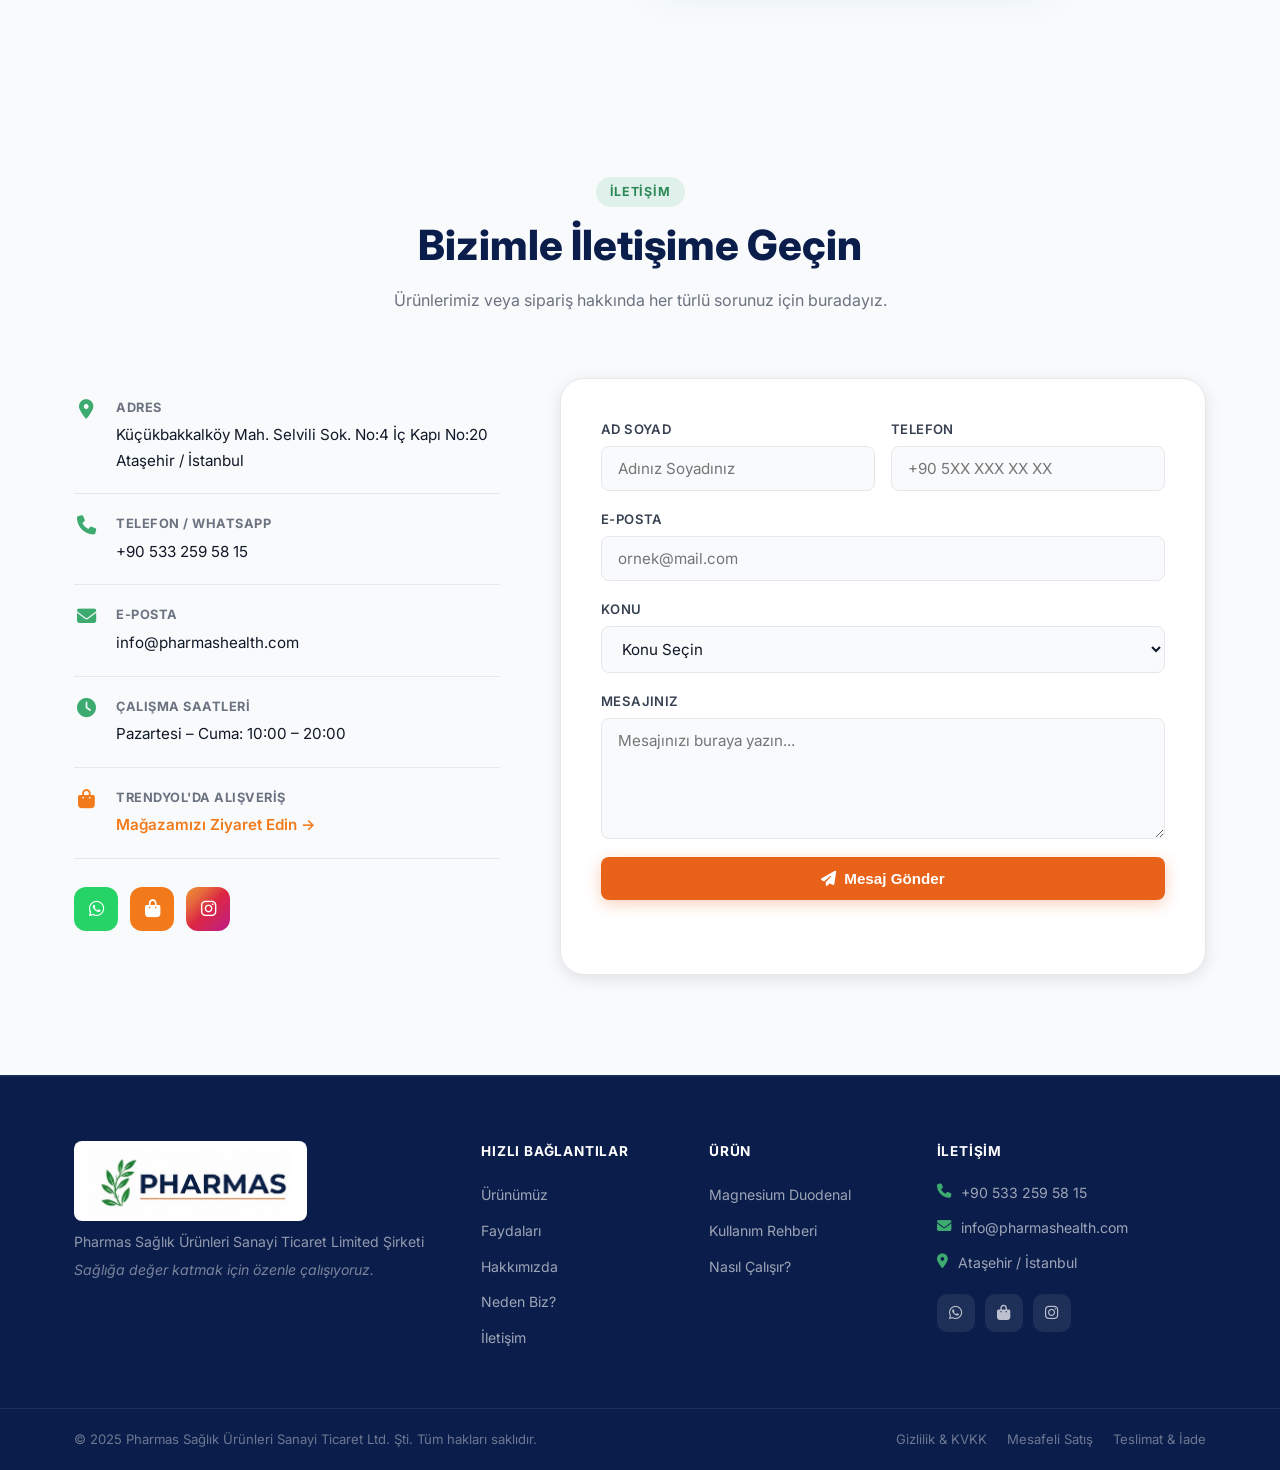
==== commit a6dd25cf: "Update index.html" ====
--- a/index.html
+++ b/index.html
@@ -929,7 +929,7 @@
               <tr><td>Magnezyum Malat</td><td>10 mg</td></tr>
               <tr><td>B6 Vitamini (P5P)</td><td>10 mg</td></tr>
               <tr><td>Çinko Pikolinat</td><td>10 mg</td></tr>
-              <tr class="ing-total"><td>Toplam Elementel Kapsül İçeriği</td><td>190 mg</td></tr>
+              <tr class="ing-total"><td>Toplam Elementel Kapsül İçeriği</td><td>210 mg</td></tr>
               <tr class="ing-total-sub"><td>— Toplam Elementel Magnezyum</td><td>190 mg</td></tr>
             </table>
           </div>
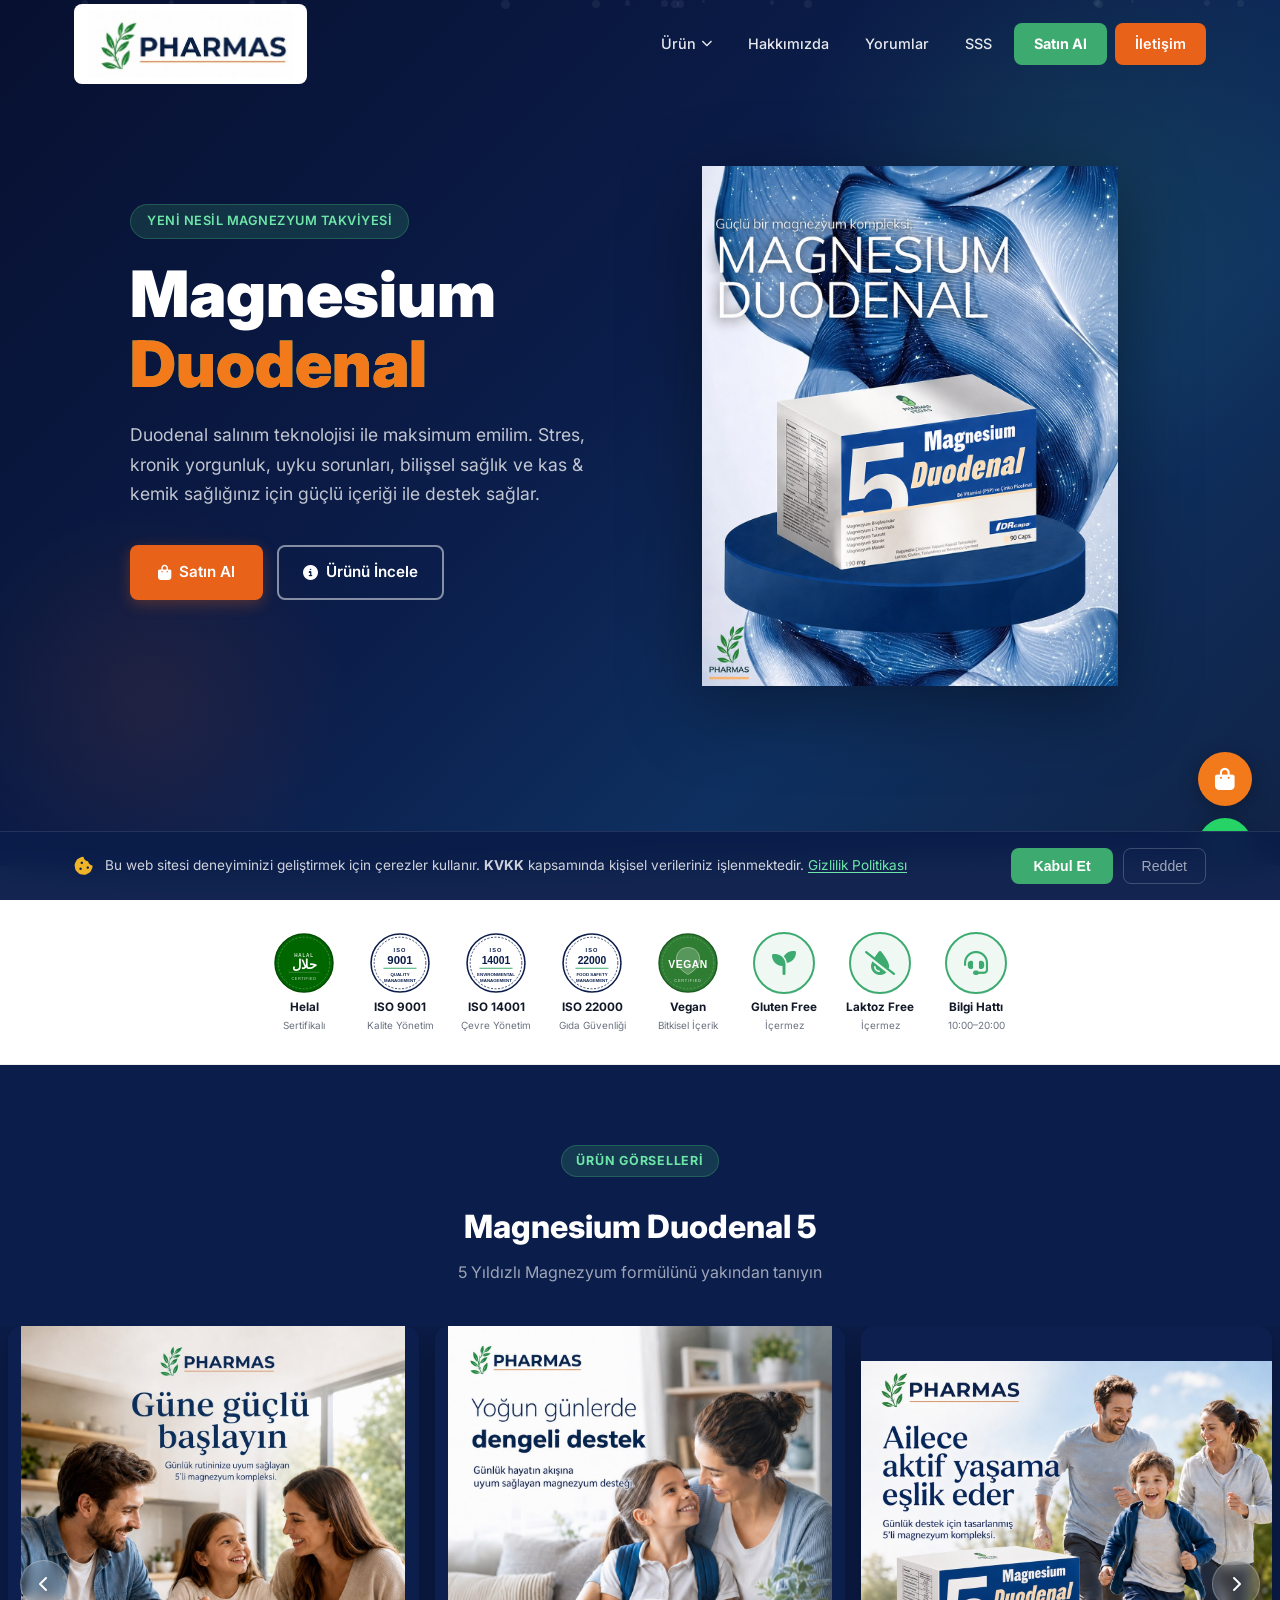
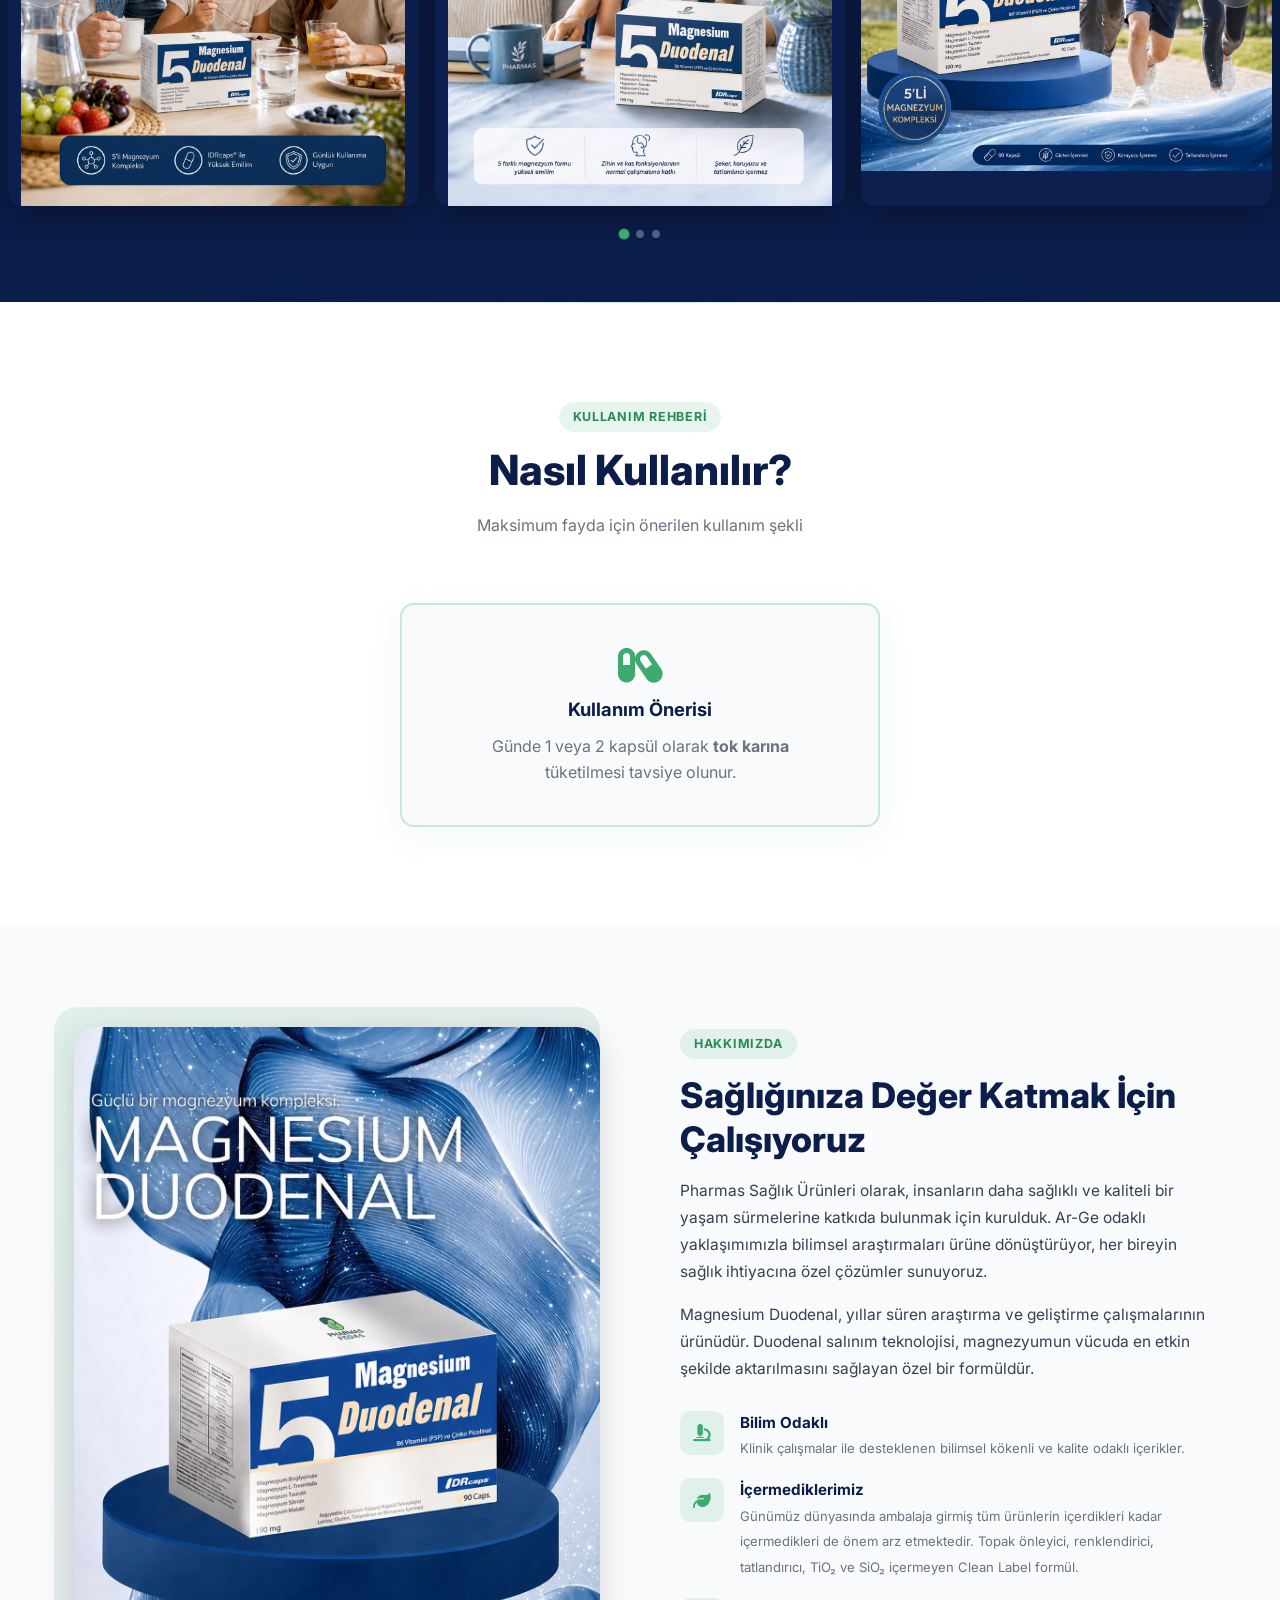
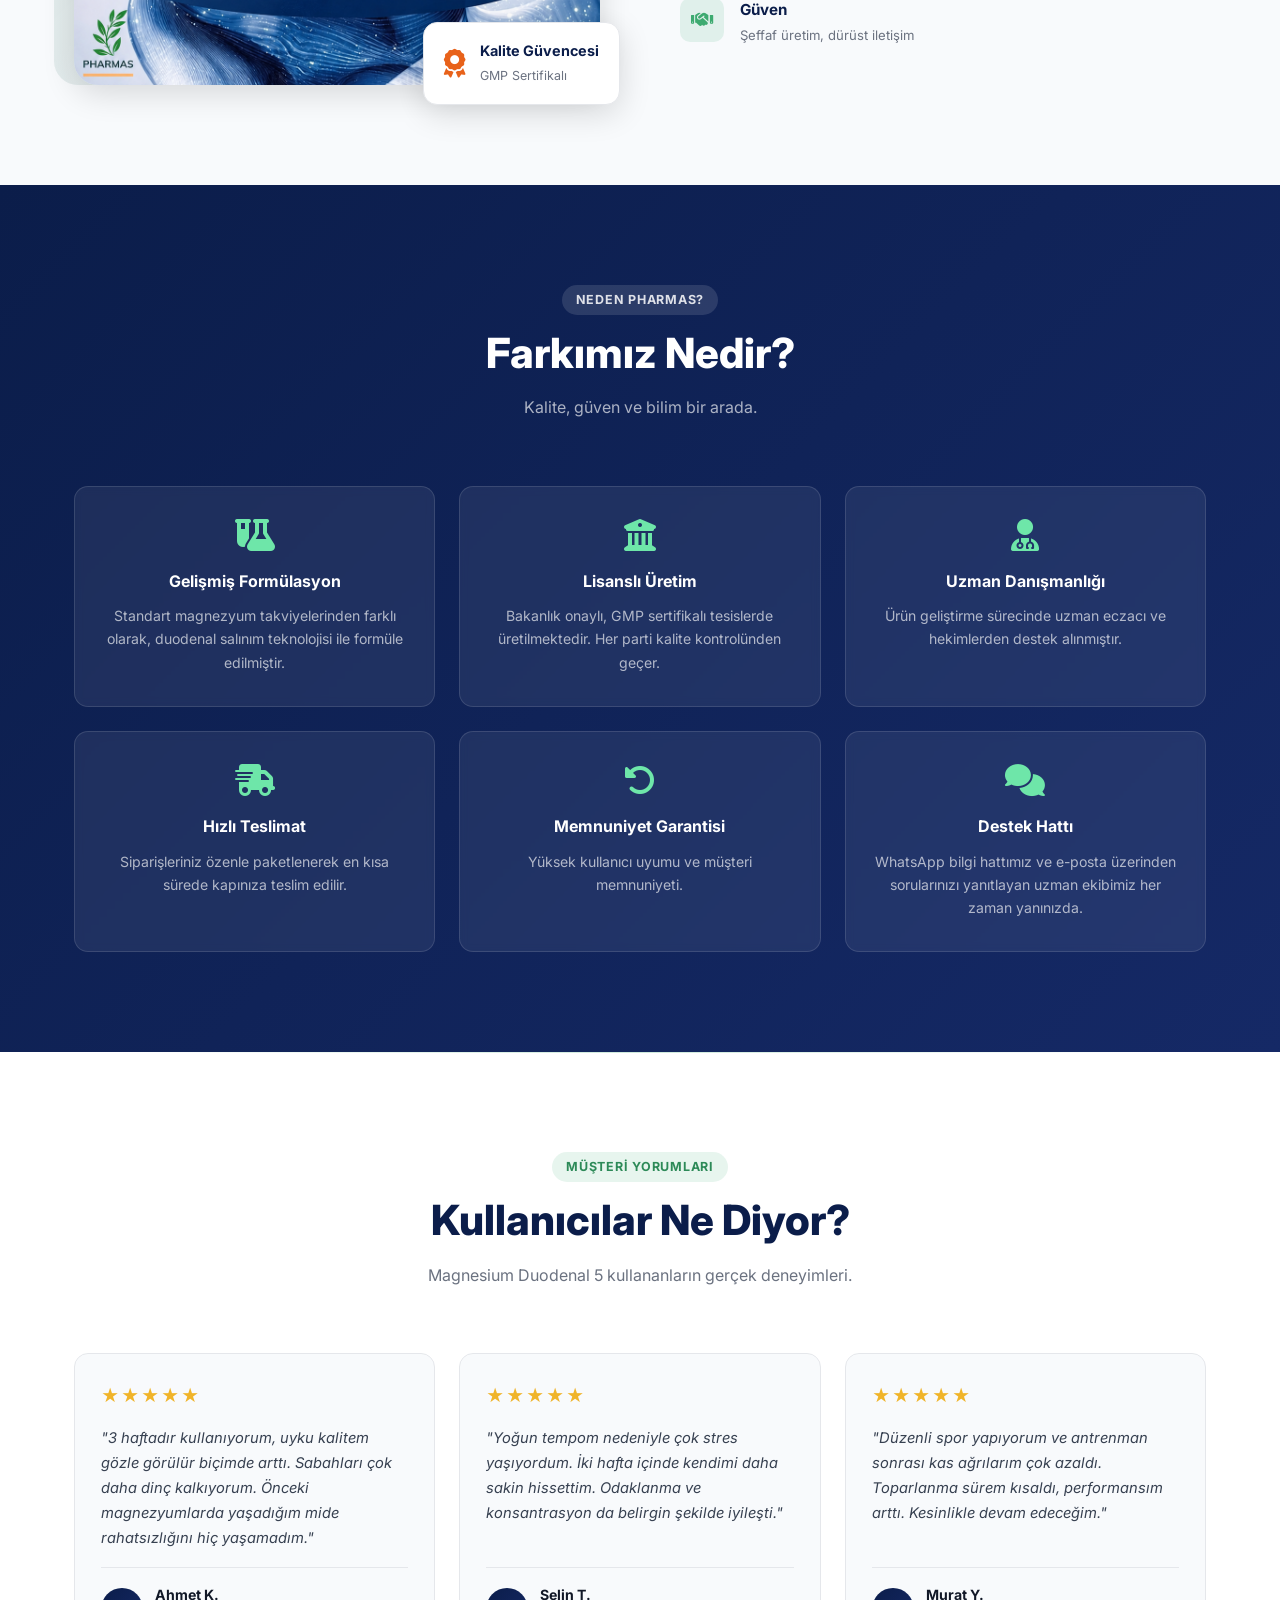
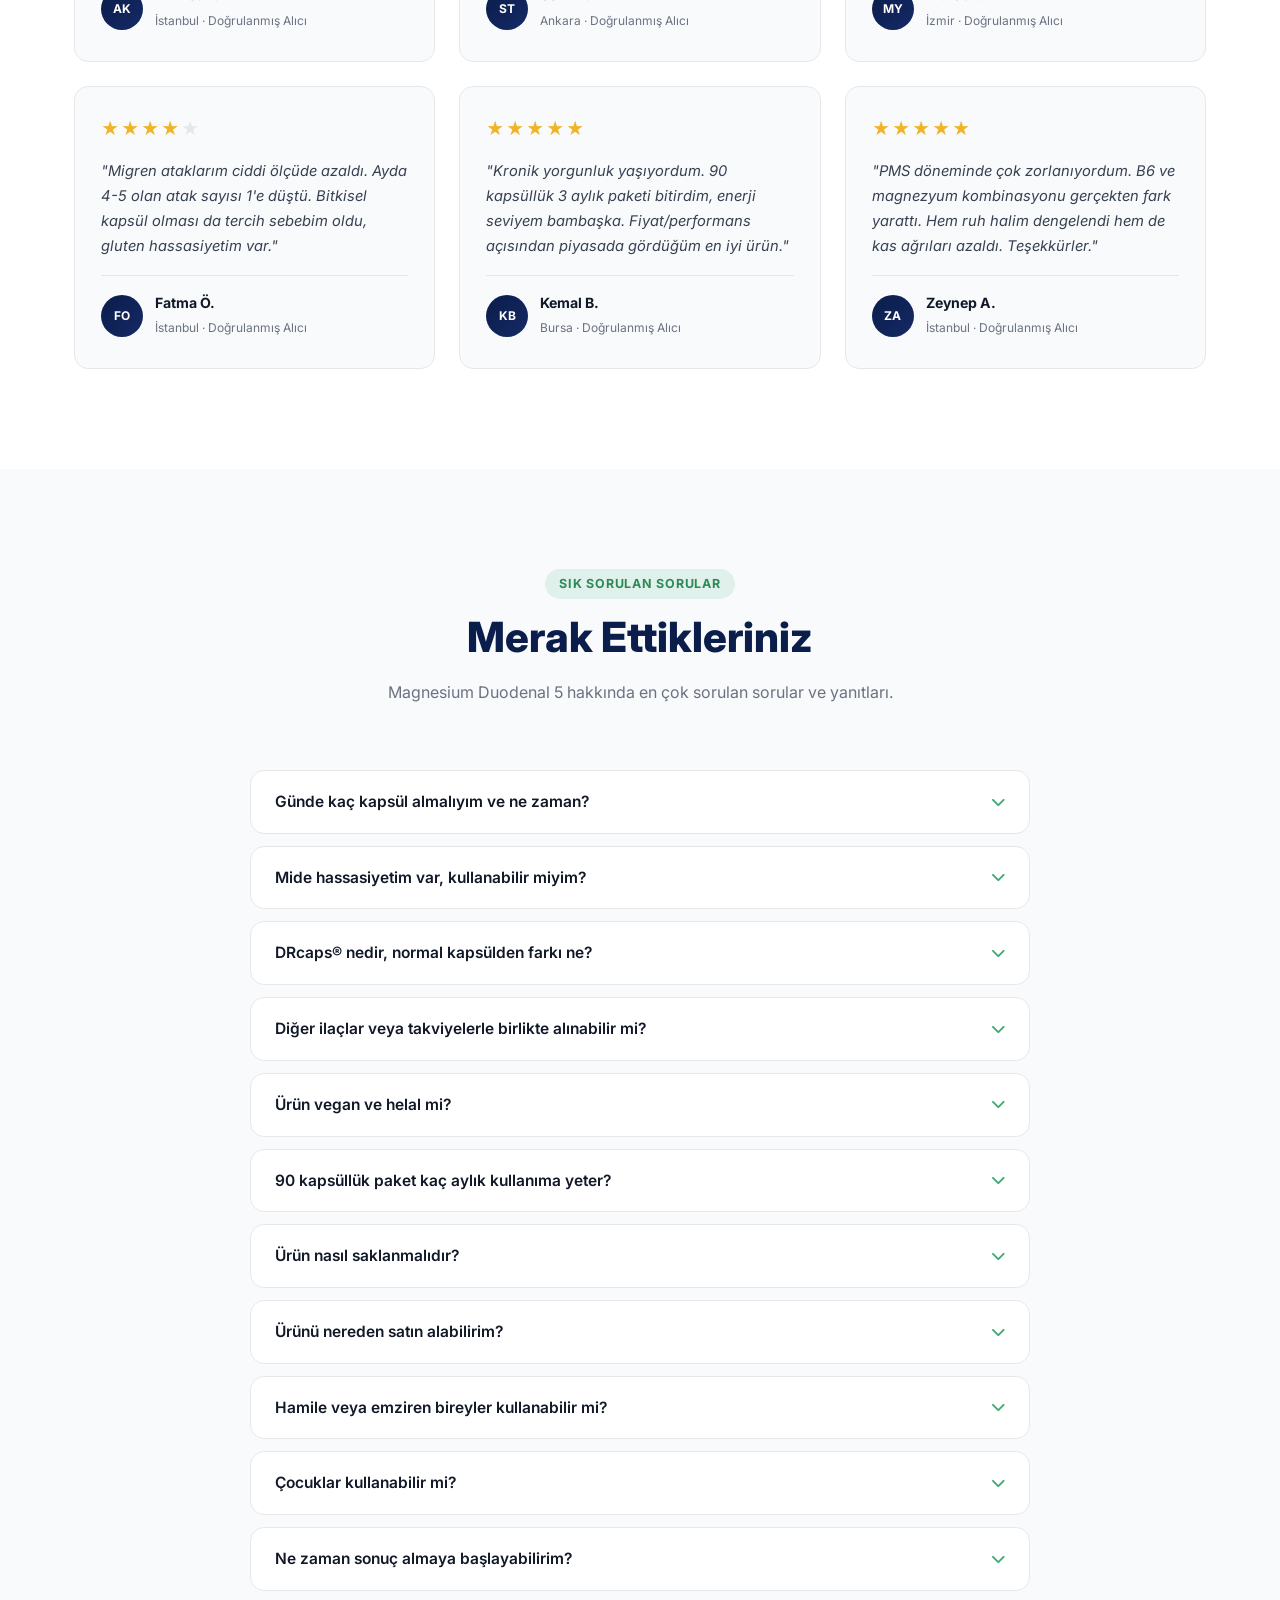
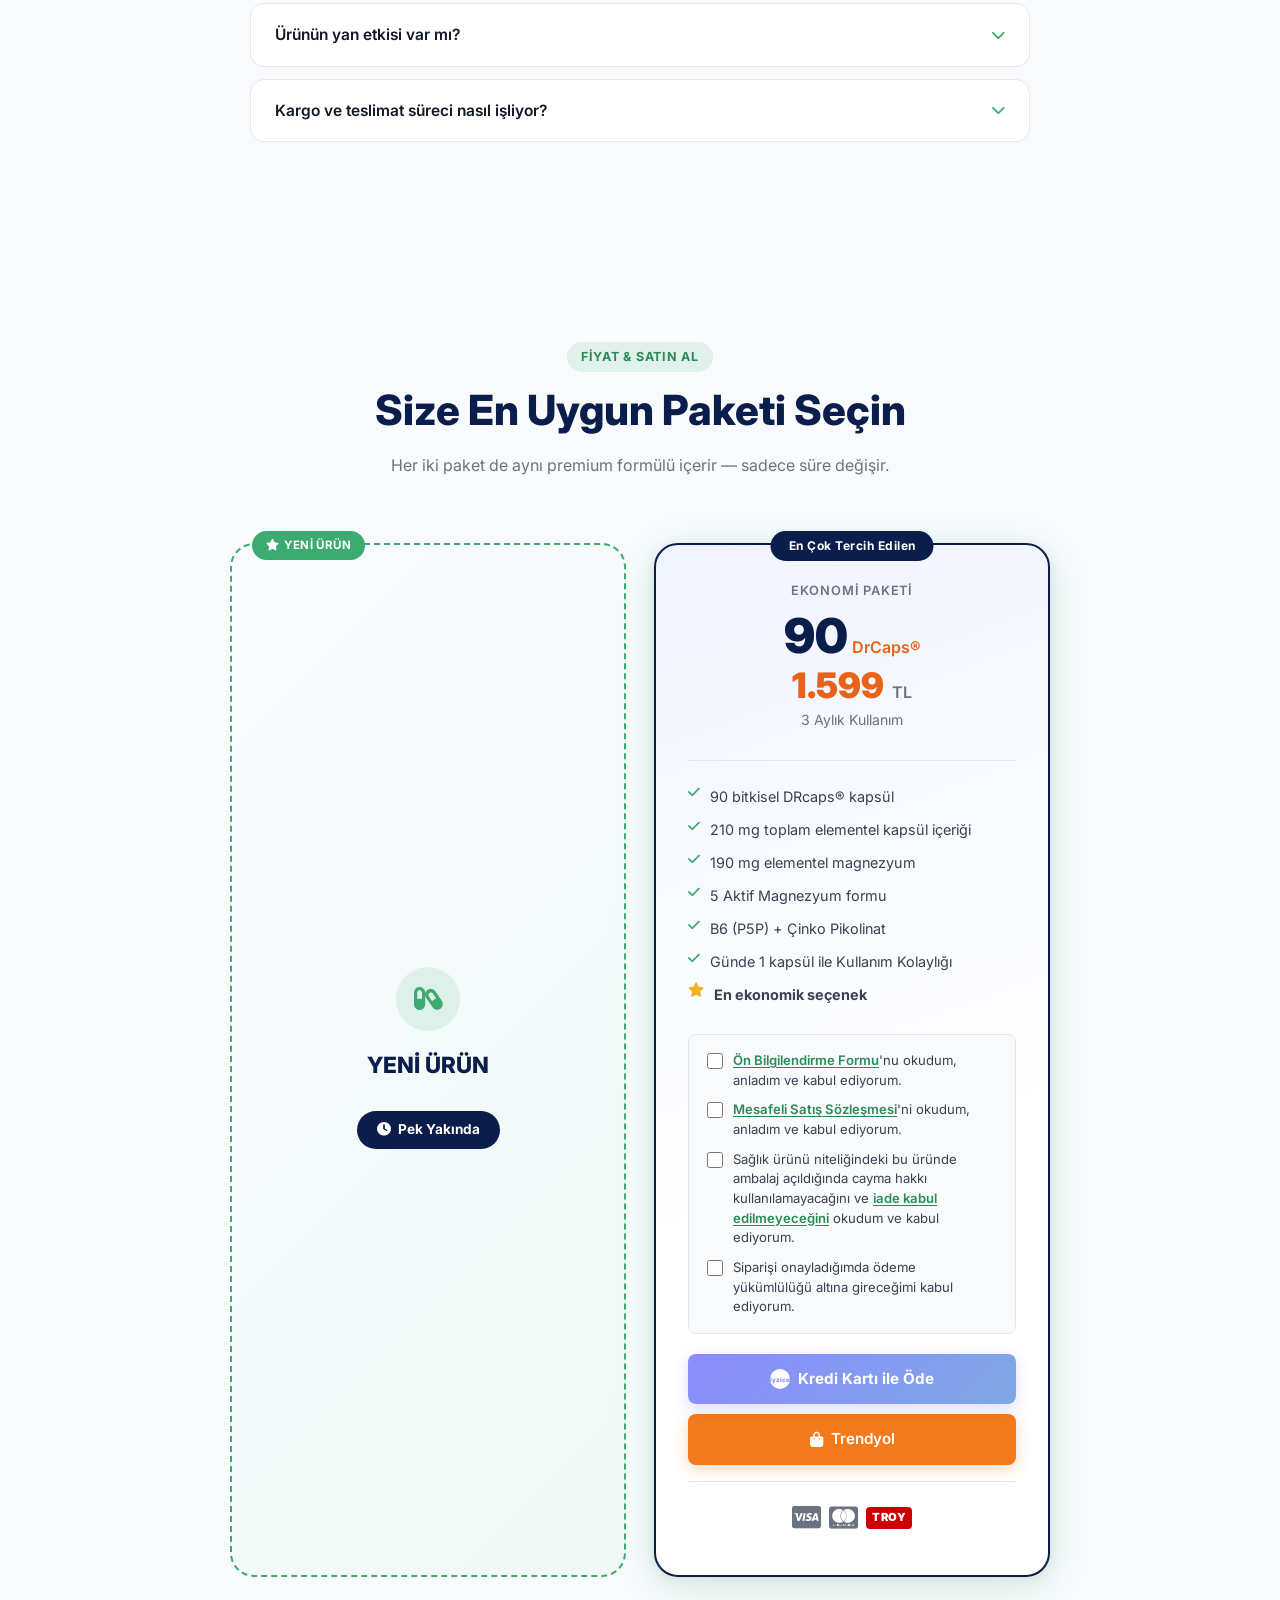
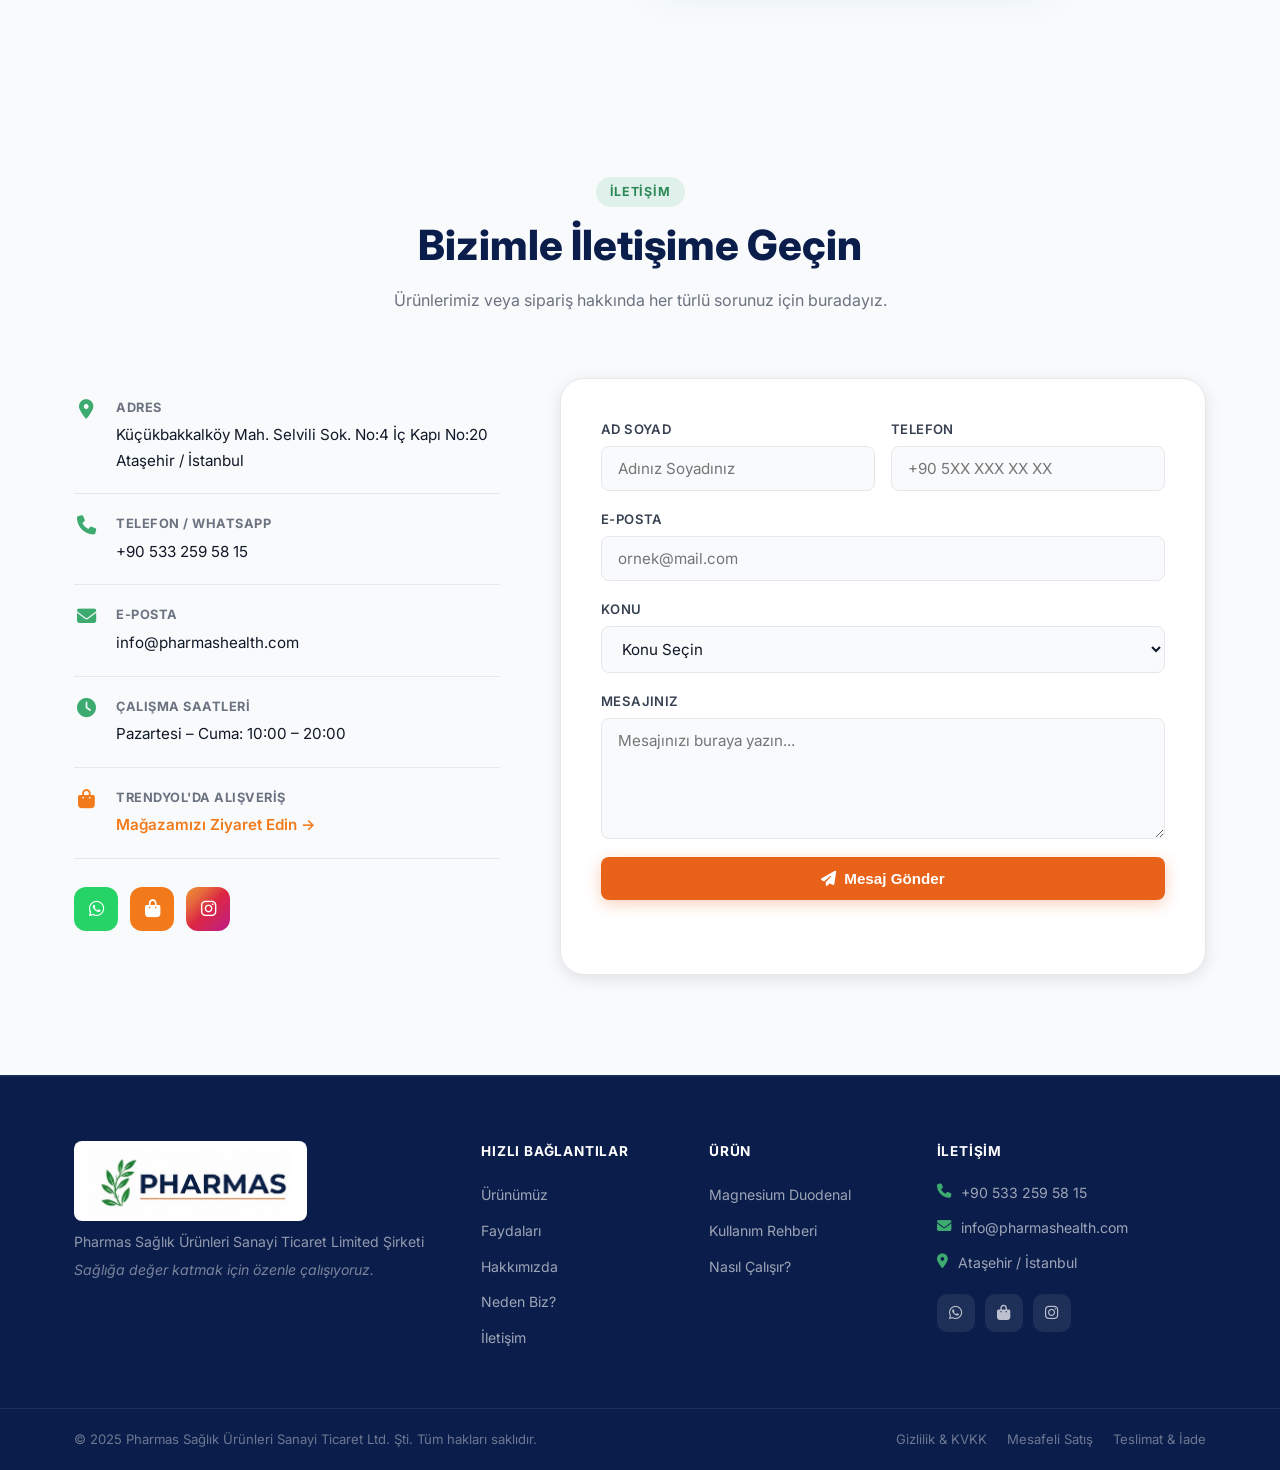
==== commit 4be2e11e: "Update index.html" ====
--- a/index.html
+++ b/index.html
@@ -567,11 +567,9 @@
           <div class="pricing-new-badge"><i class="fa-solid fa-star"></i> Yeni Ürün</div>
           <div class="pricing-soon-center">
             <div class="pricing-soon-icon"><i class="fa-solid fa-capsules"></i></div>
-            <h3 class="pricing-soon-title">30 DrCaps® Paketi</h3>
-            <p class="pricing-soon-subtitle">Başlangıç & Deneme Paketi</p>
+            <h3 class="pricing-soon-title">YENİ ÜRÜN</h3>
+            <p class="pricing-soon-subtitle"></p>
             <span class="pricing-soon-badge-big"><i class="fa-solid fa-clock"></i> Pek Yakında</span>
-            <p class="pricing-soon-desc">Bu paket çok yakında satışa sunulacak.<br>Bildirim almak için bize ulaşın.</p>
-            <a href="https://wa.me/905332595815?text=30%20kapsüllük%20paket%20hakkında%20bilgi%20almak%20istiyorum." target="_blank" class="pricing-soon-btn"><i class="fa-brands fa-whatsapp"></i> Bilgi Al</a>
           </div>
         </div>
 
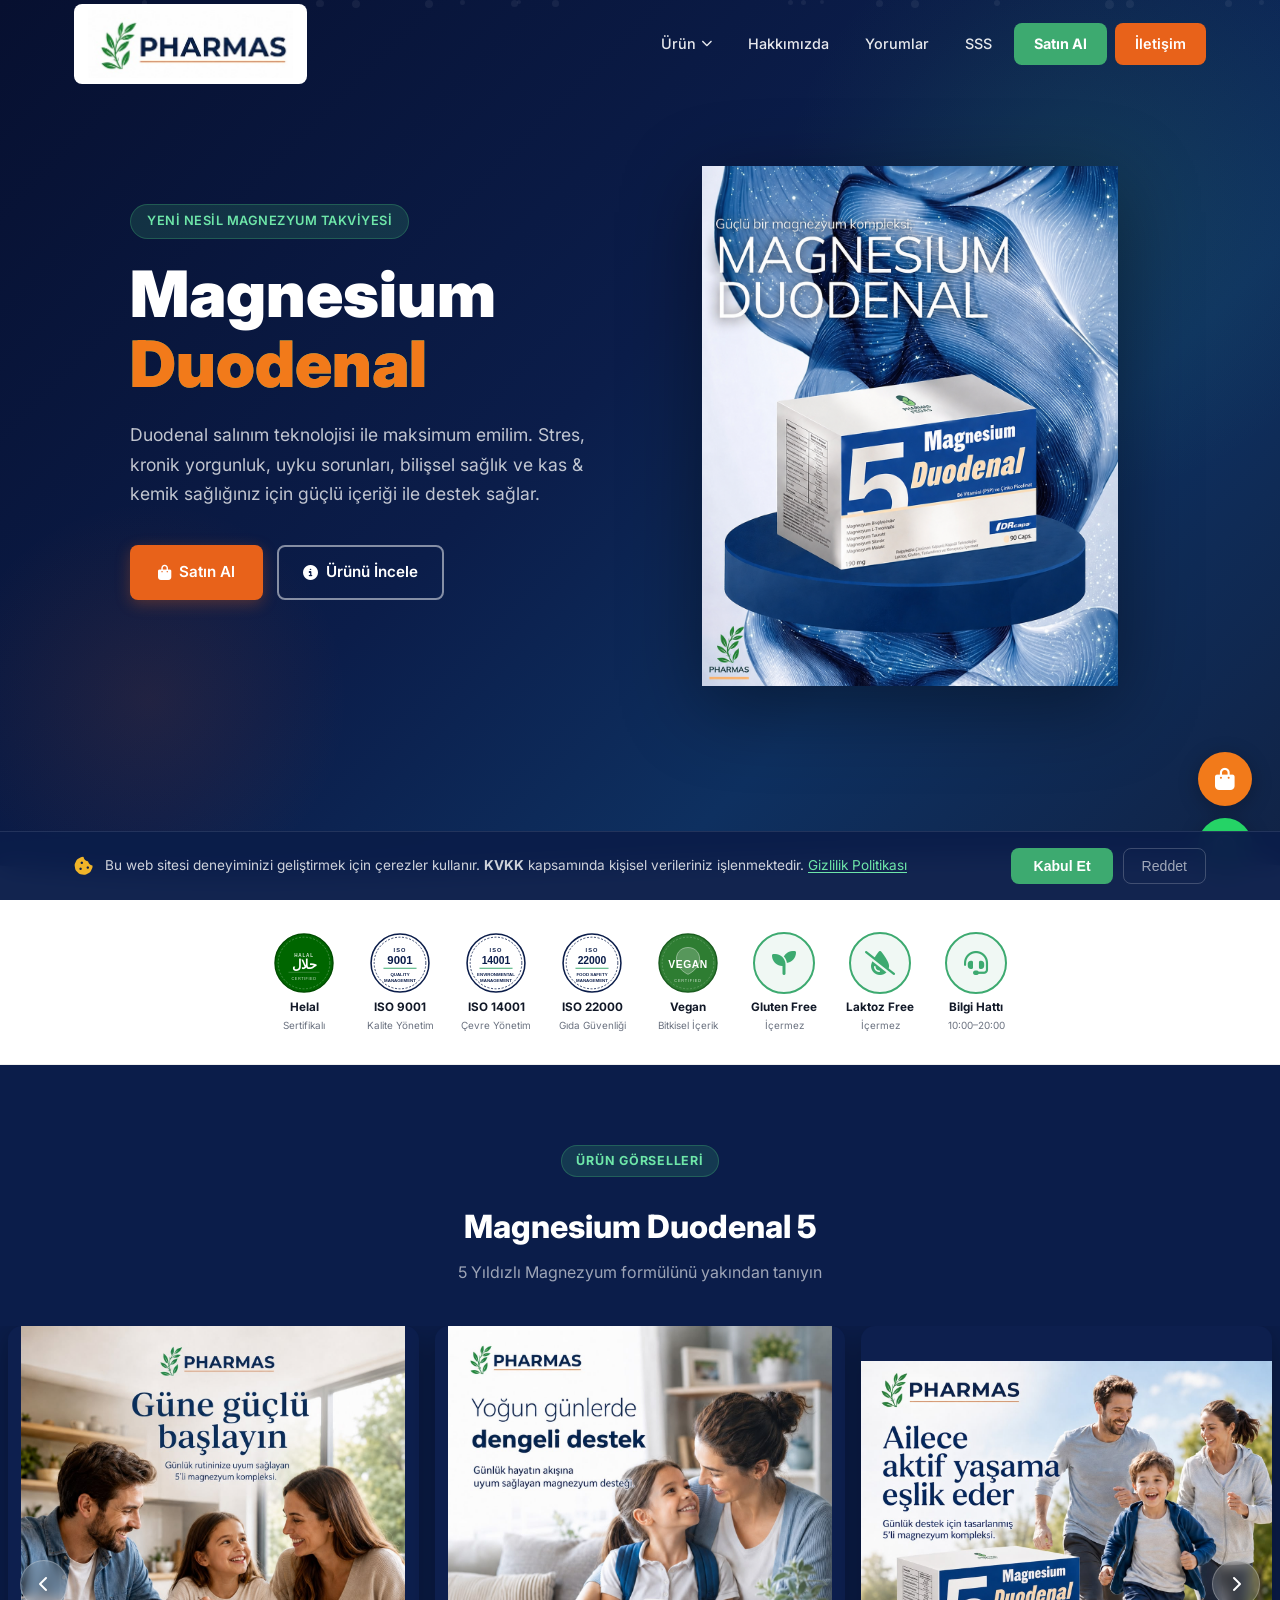
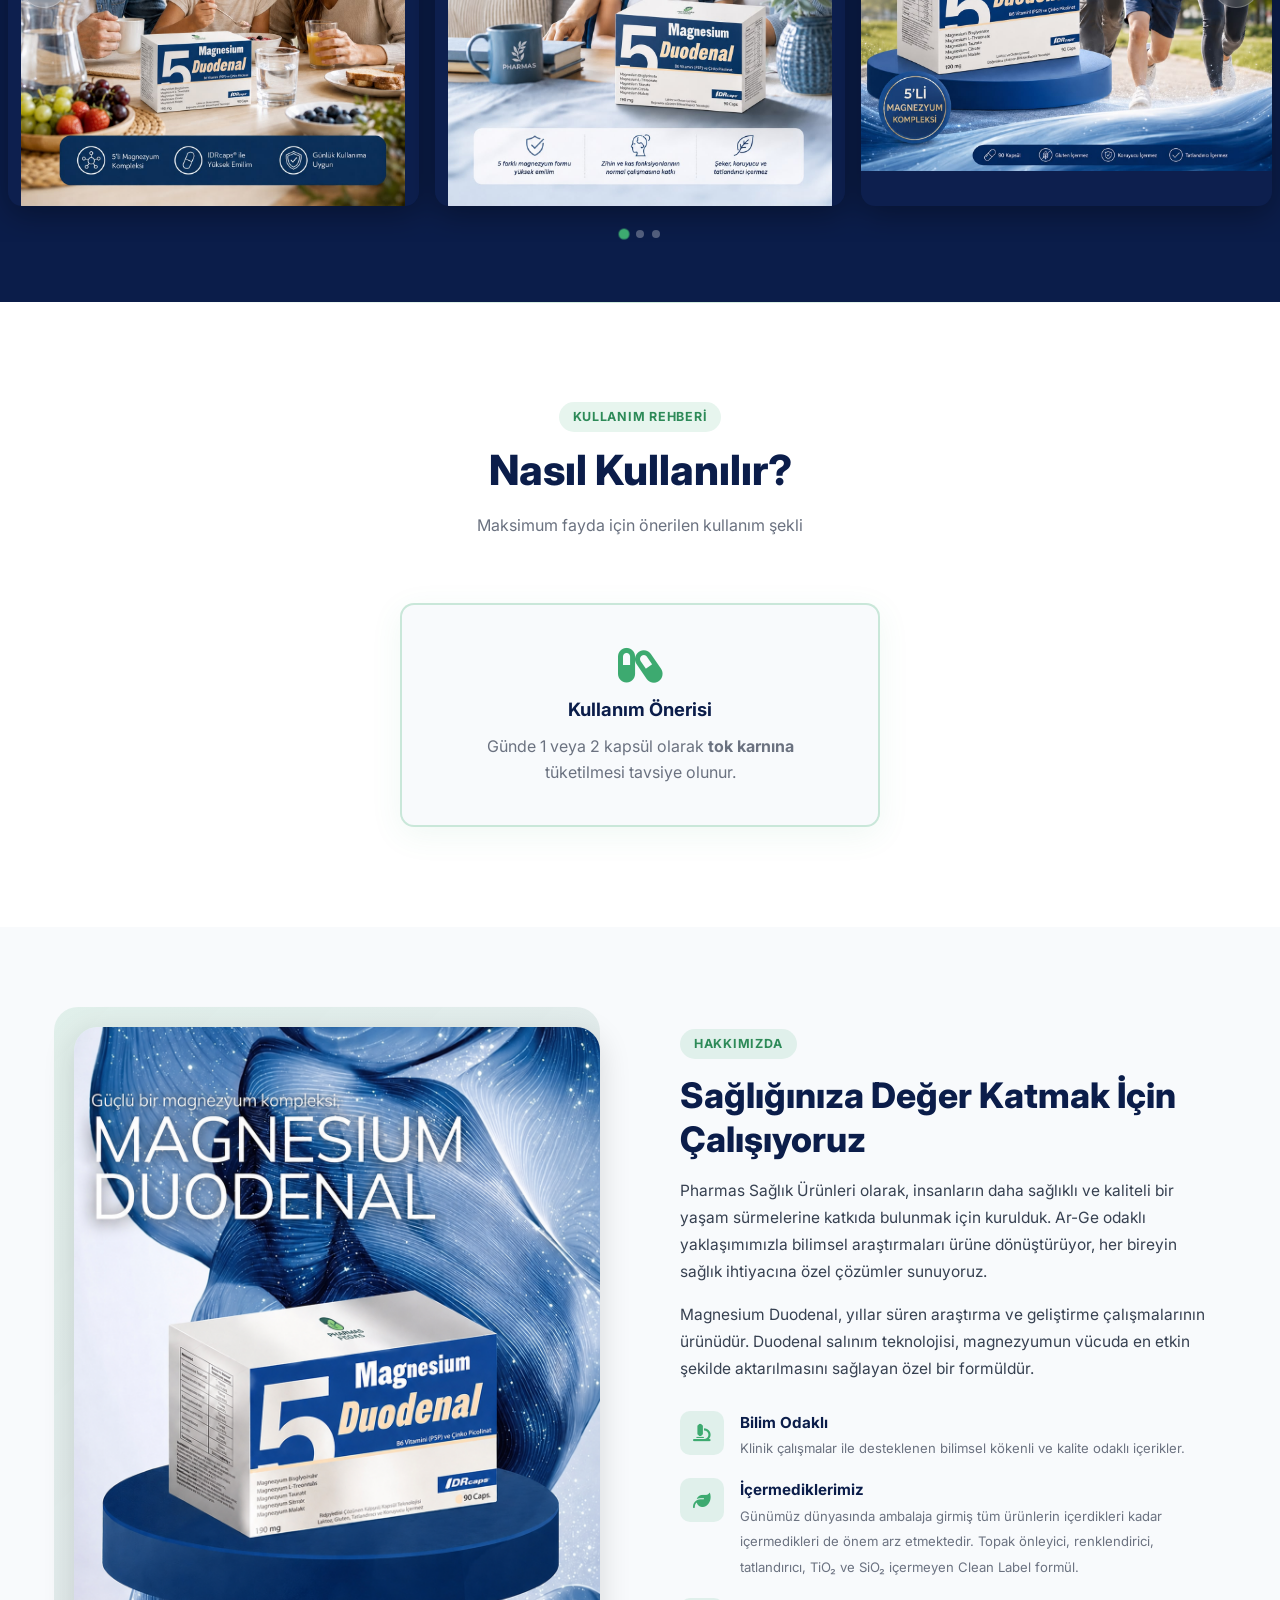
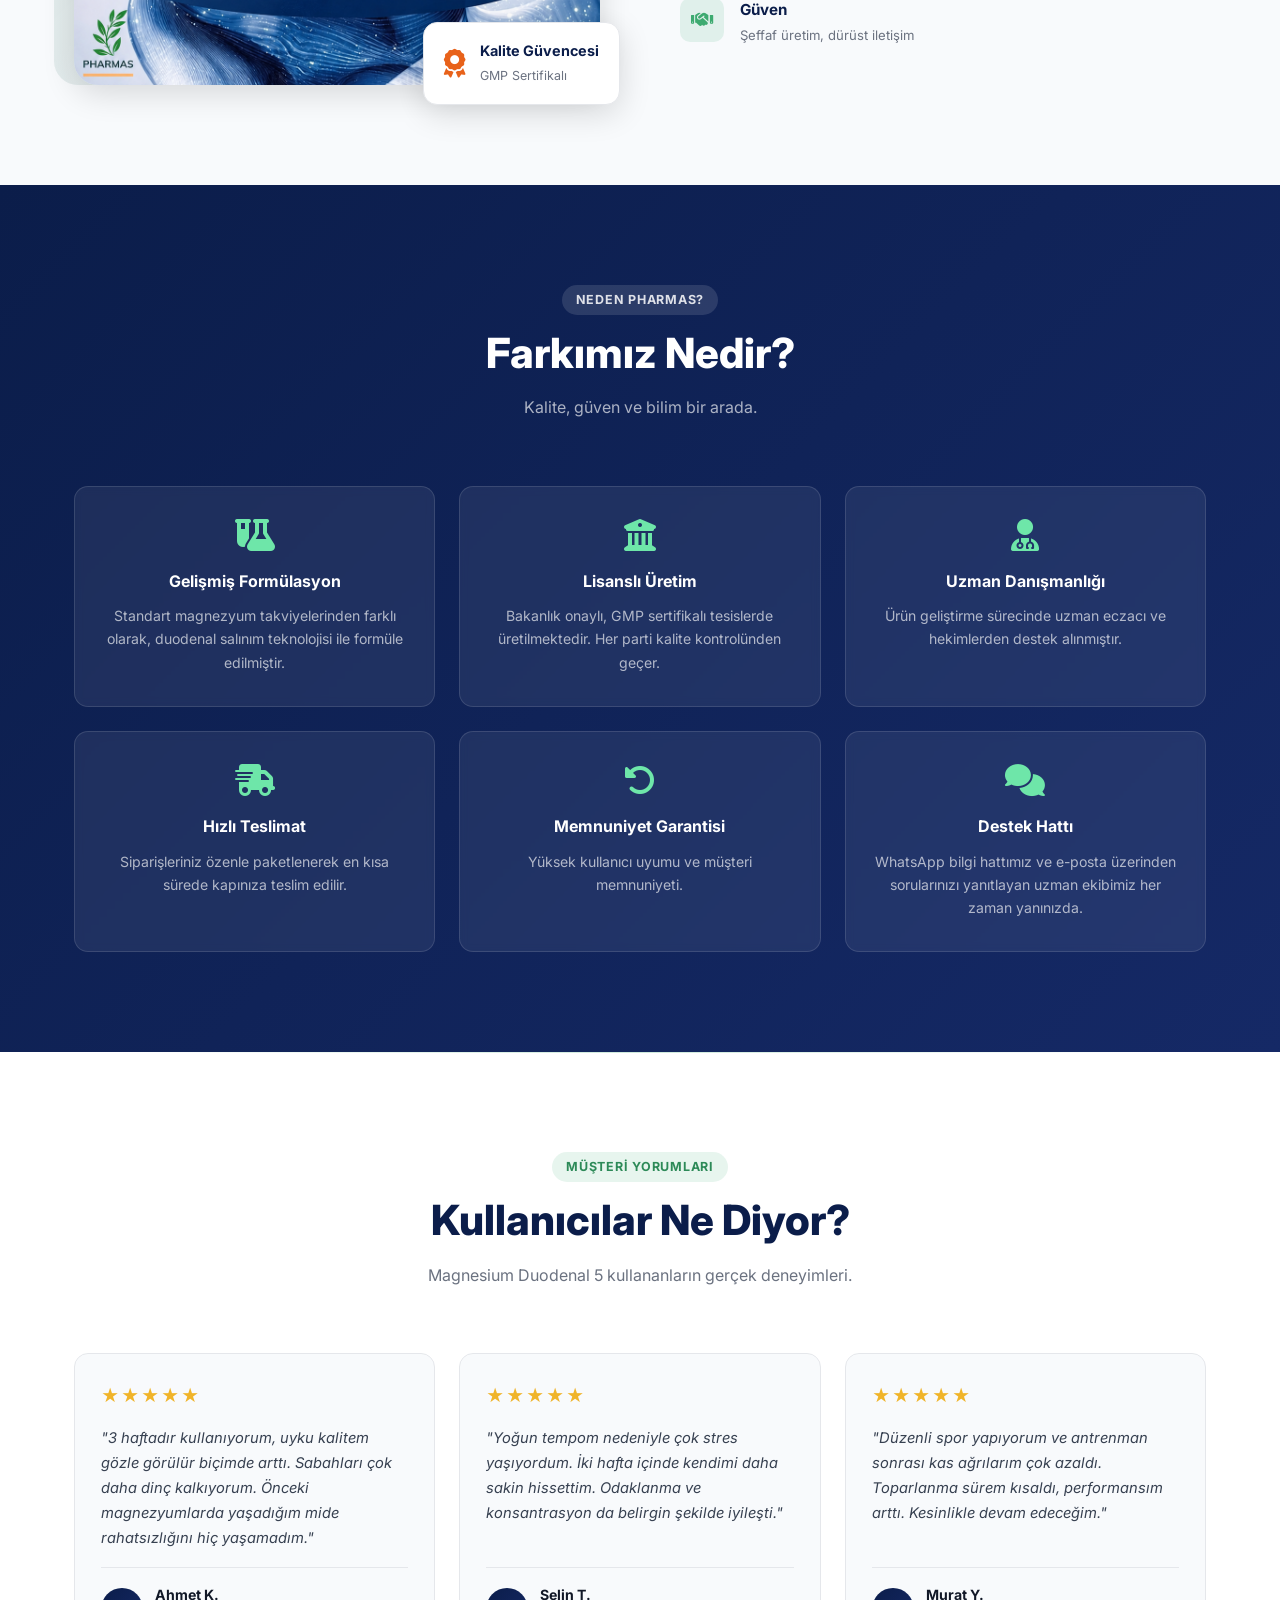
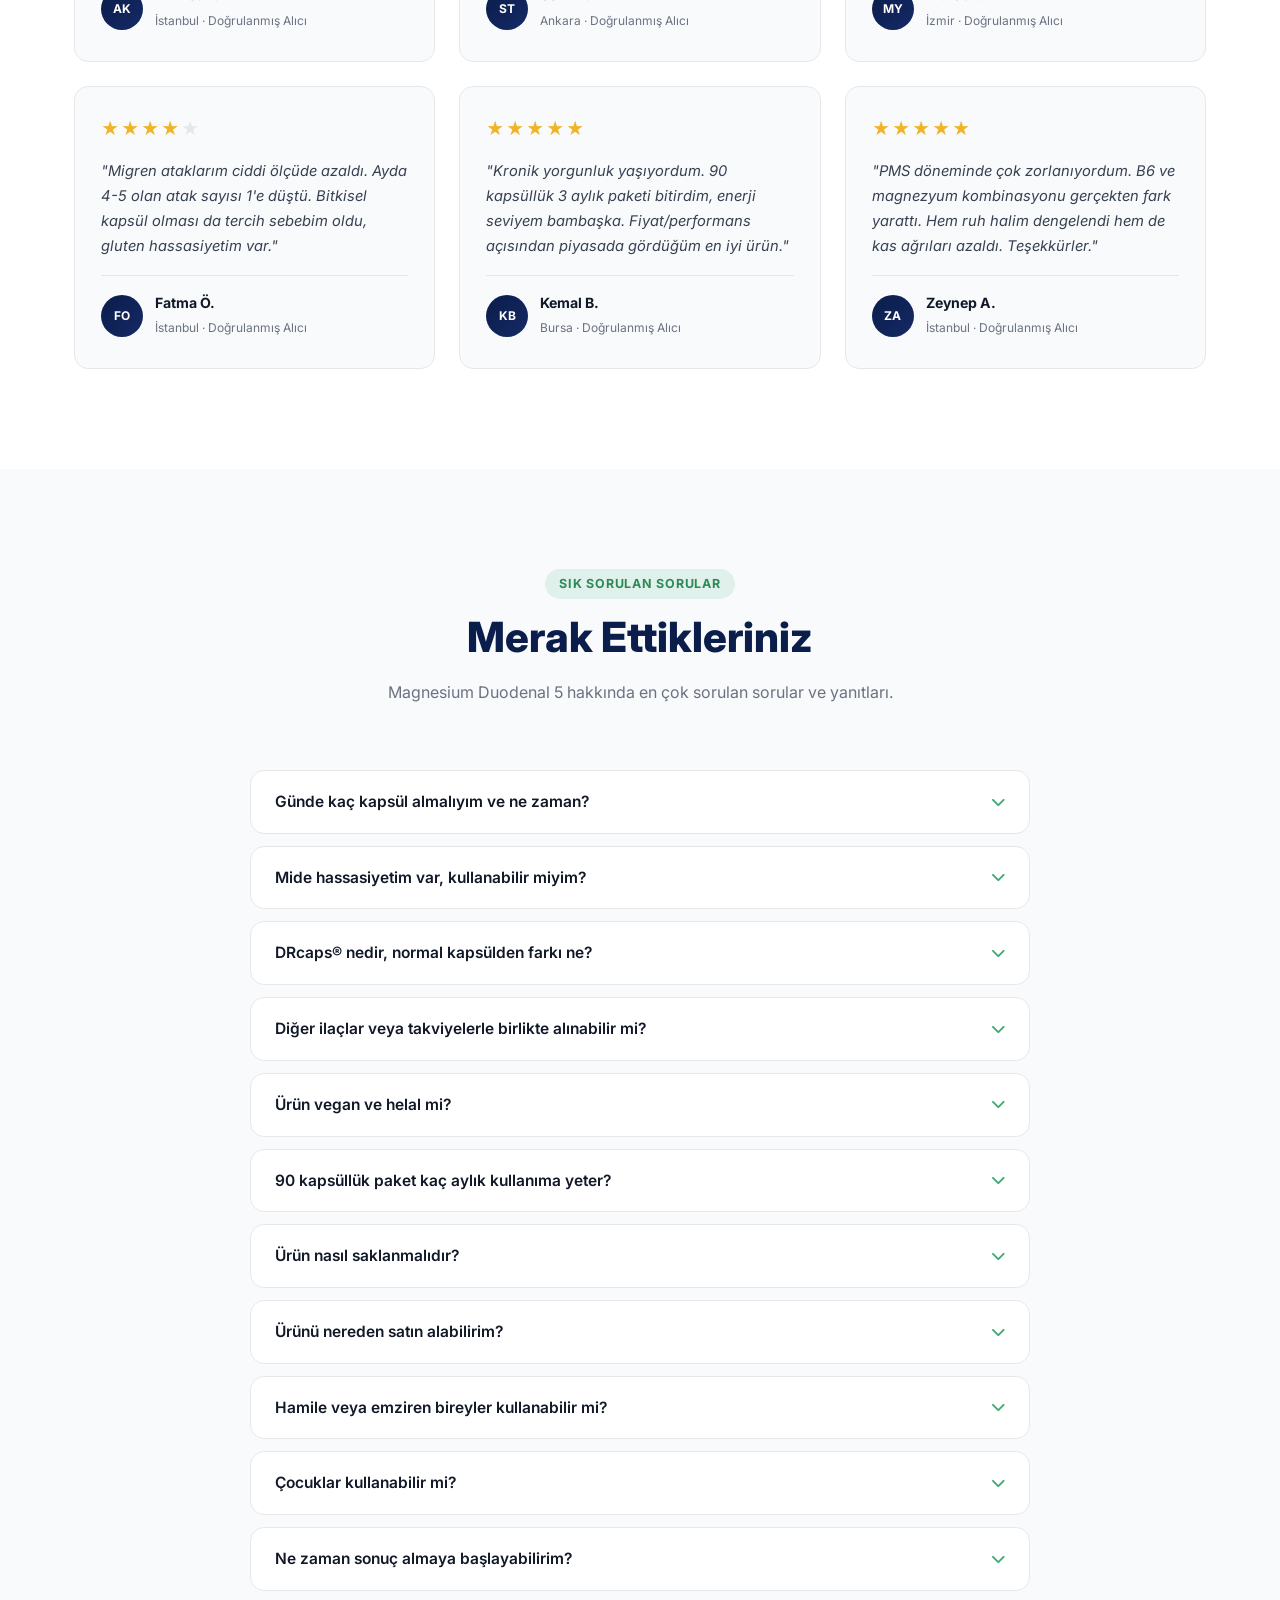
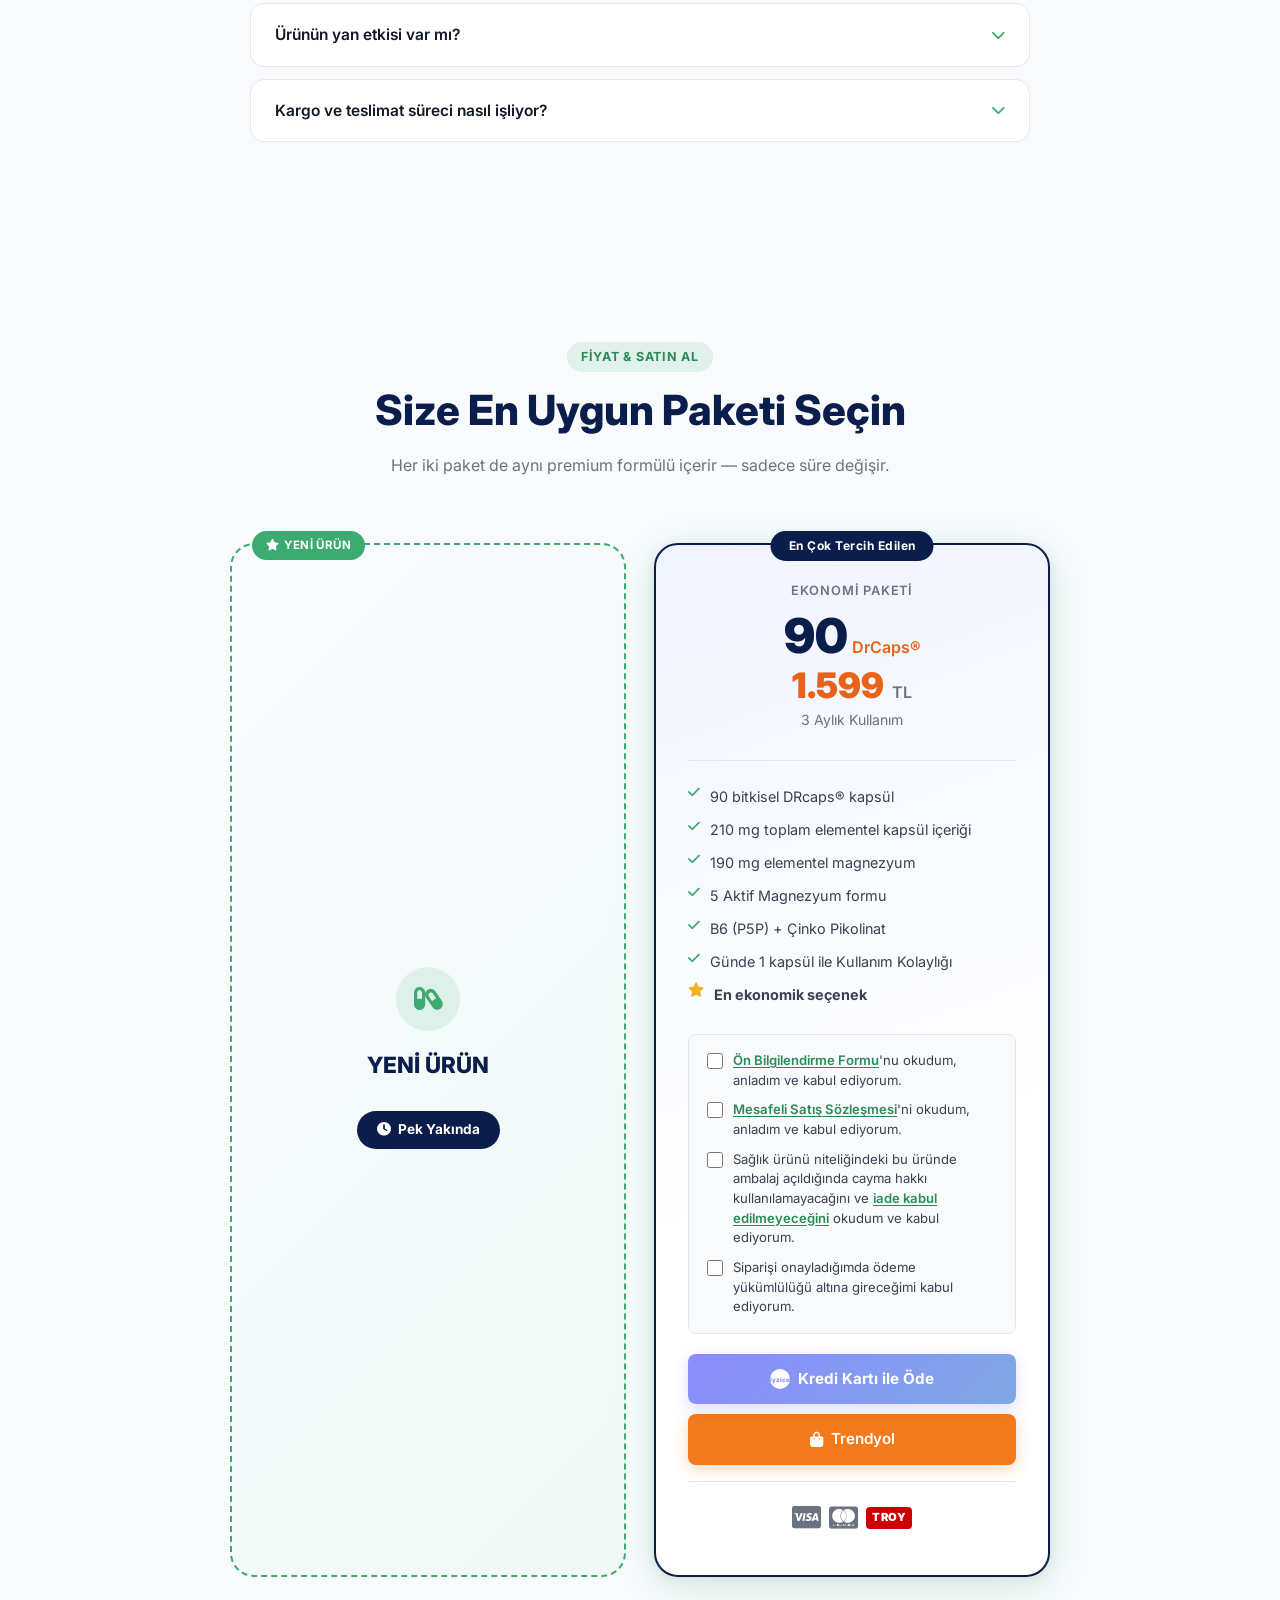
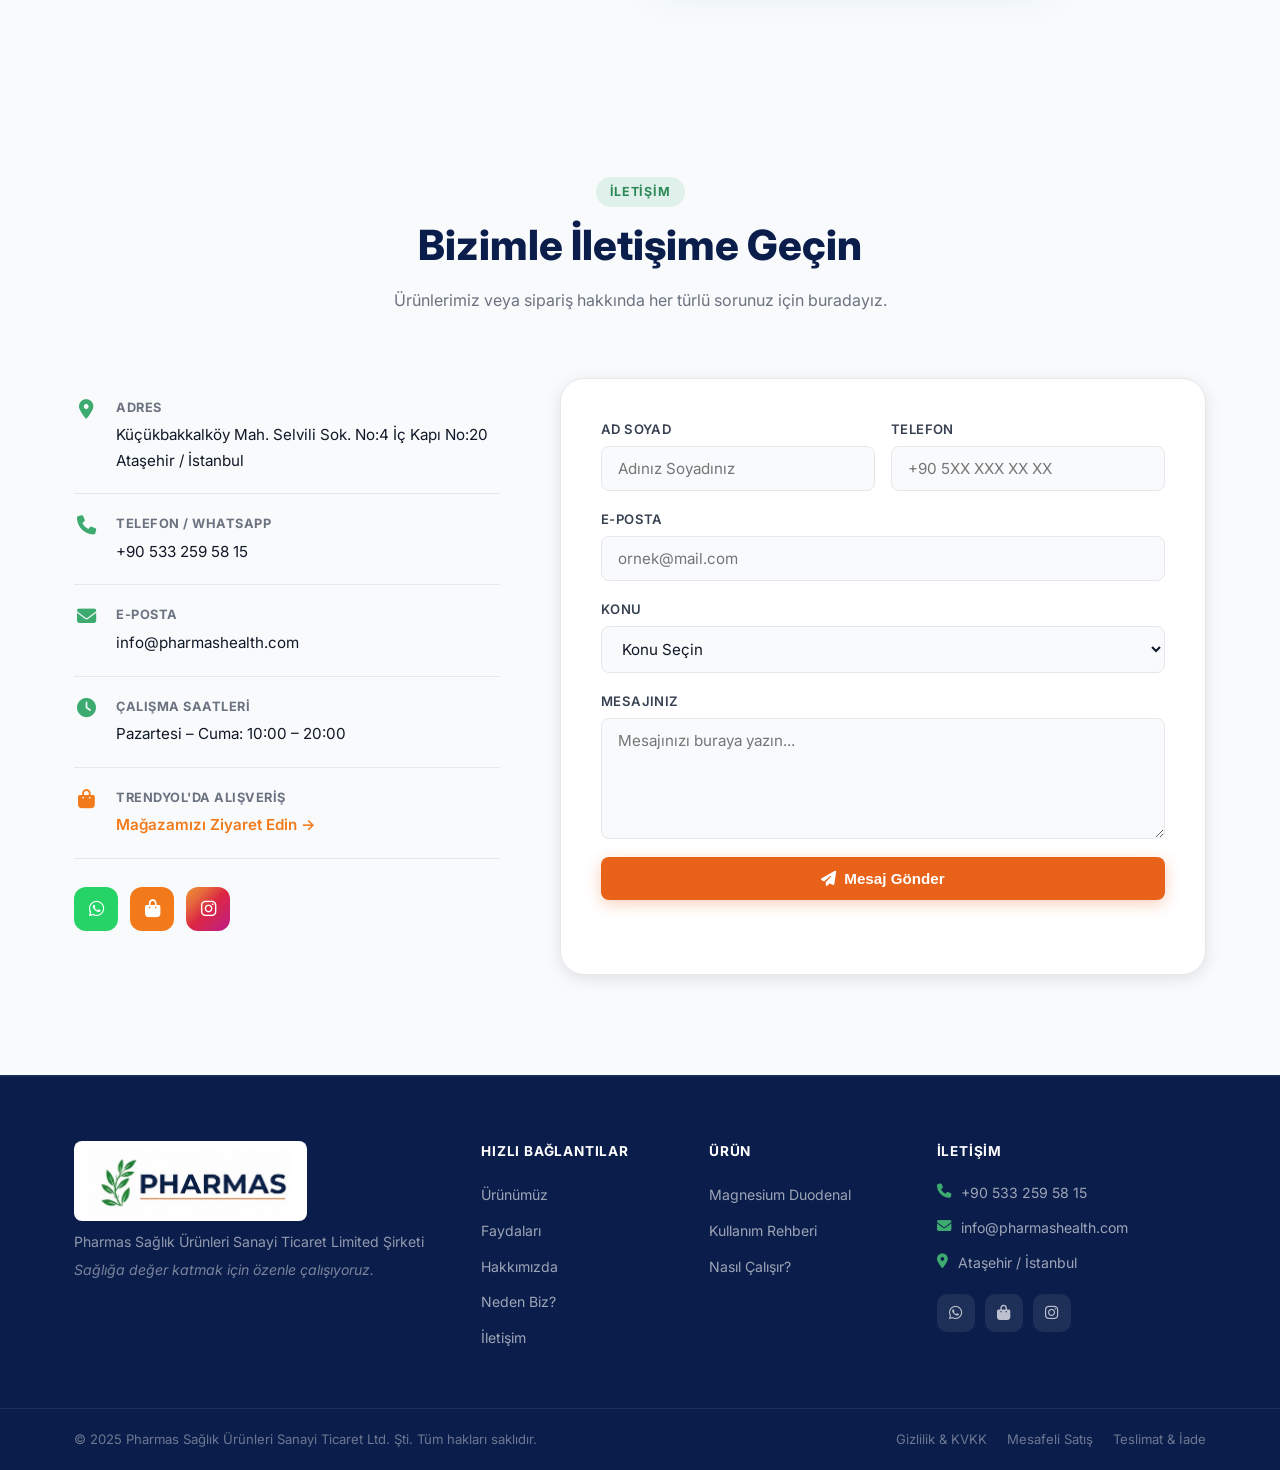
==== commit a75cc580: "Update index.html" ====
--- a/index.html
+++ b/index.html
@@ -213,7 +213,7 @@
         <div class="step-card step-card--wide">
           <div class="step-num"><i class="fa-solid fa-capsules" style="color:#3DAA70;font-size:2.5rem;"></i></div>
           <h4>Kullanım Önerisi</h4>
-          <p>Günde 1 veya 2 kapsül olarak <strong>tok karına</strong> tüketilmesi tavsiye olunur.</p>
+          <p>Günde 1 veya 2 kapsül olarak <strong>tok karnına</strong> tüketilmesi tavsiye olunur.</p>
         </div>
       </div>
     </div>
@@ -423,7 +423,7 @@
             <i class="fa-solid fa-chevron-down"></i>
           </button>
           <div class="faq-a">
-            <p>Günde 1 tok veya sabah akşam tok karına 1'er kapsül şeklinde kullanımı önerilir.</p>
+            <p>Günde 1 tok veya sabah akşam tok karnına 1'er kapsül şeklinde kullanımı önerilir.</p>
           </div>
         </div>
 
